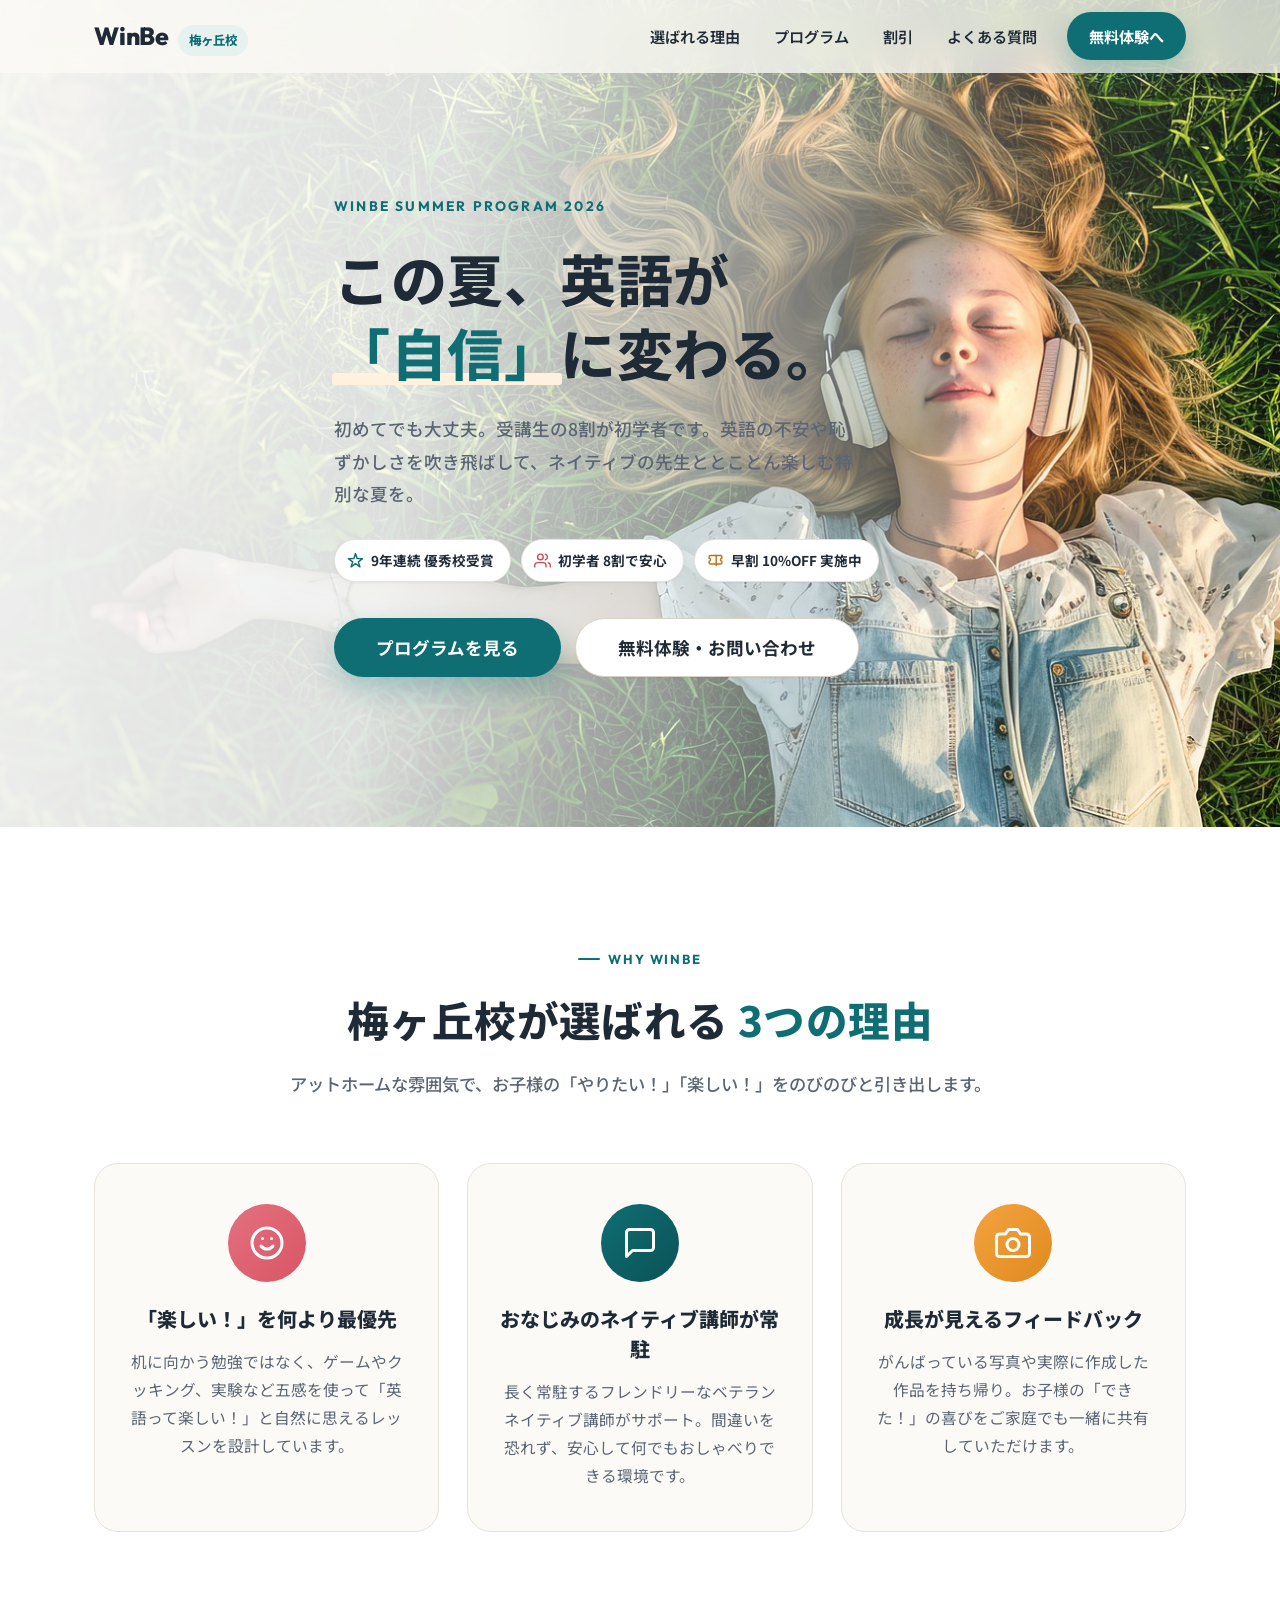
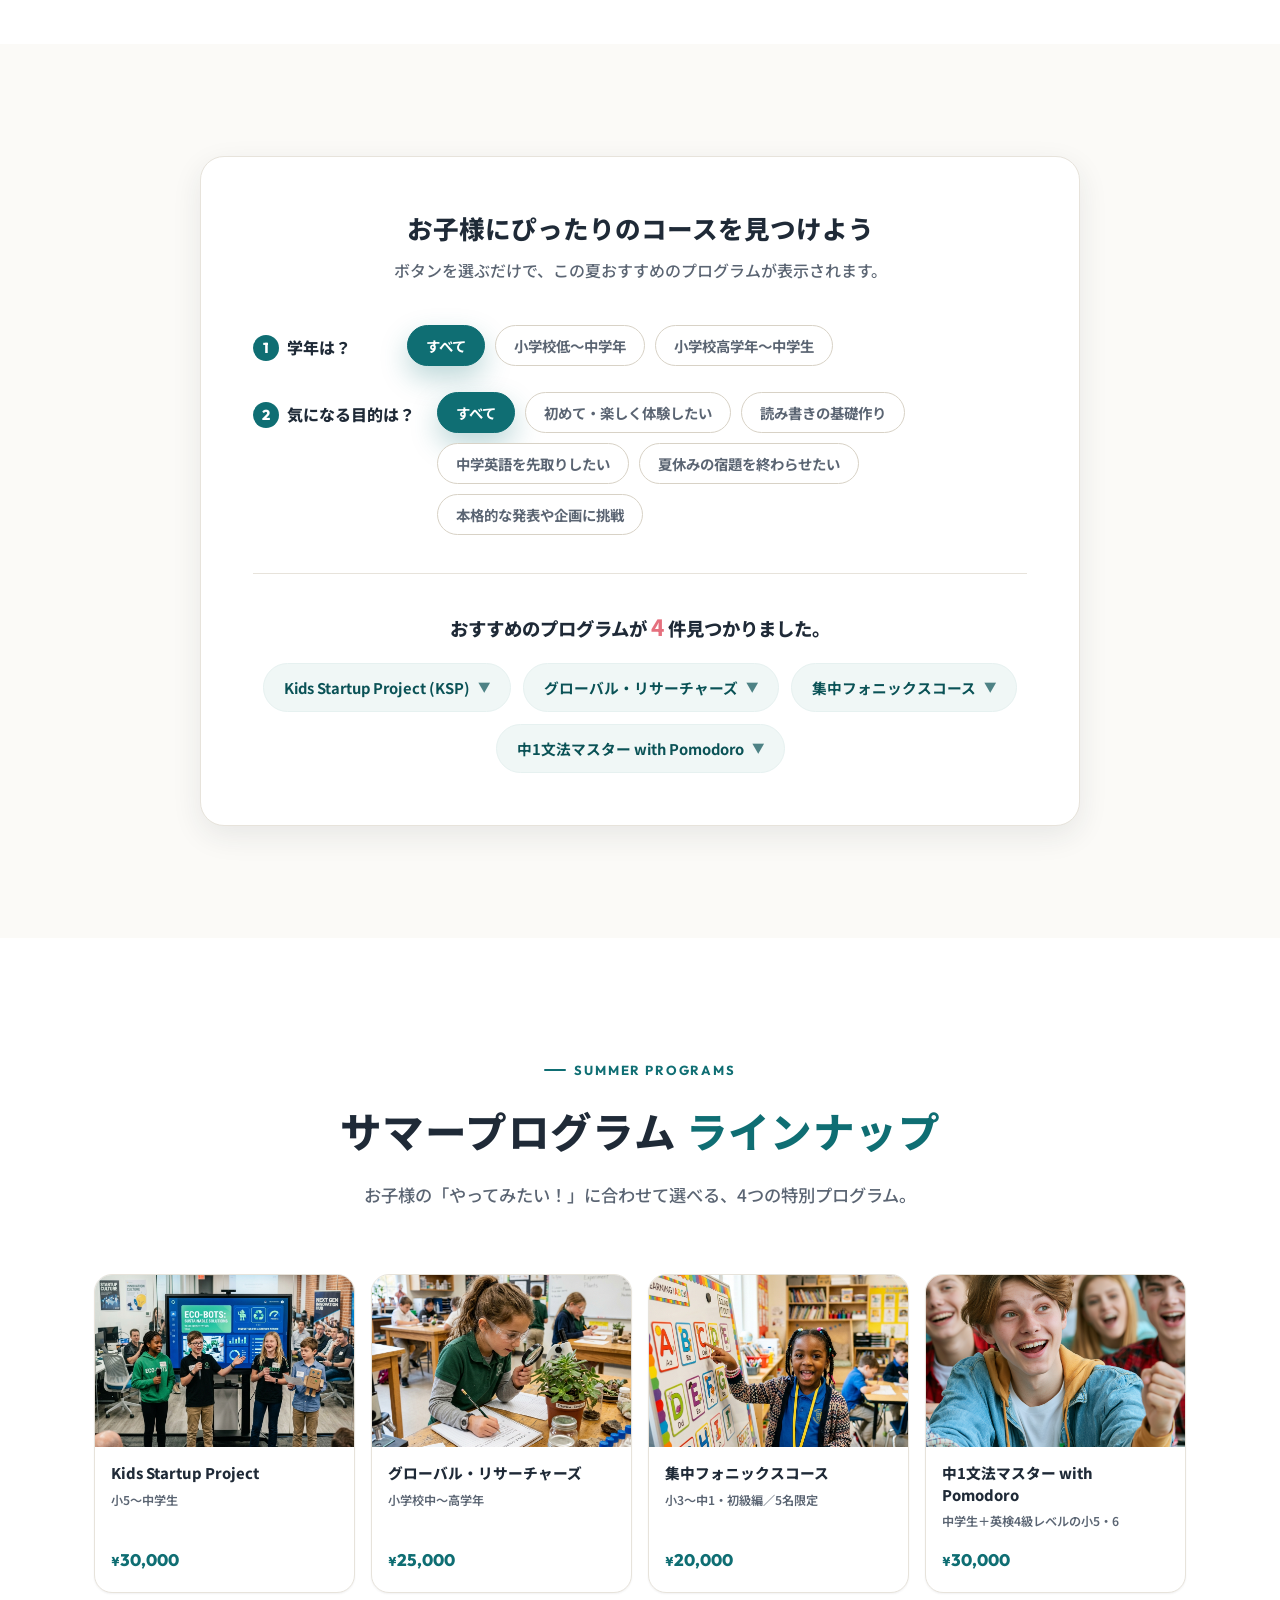
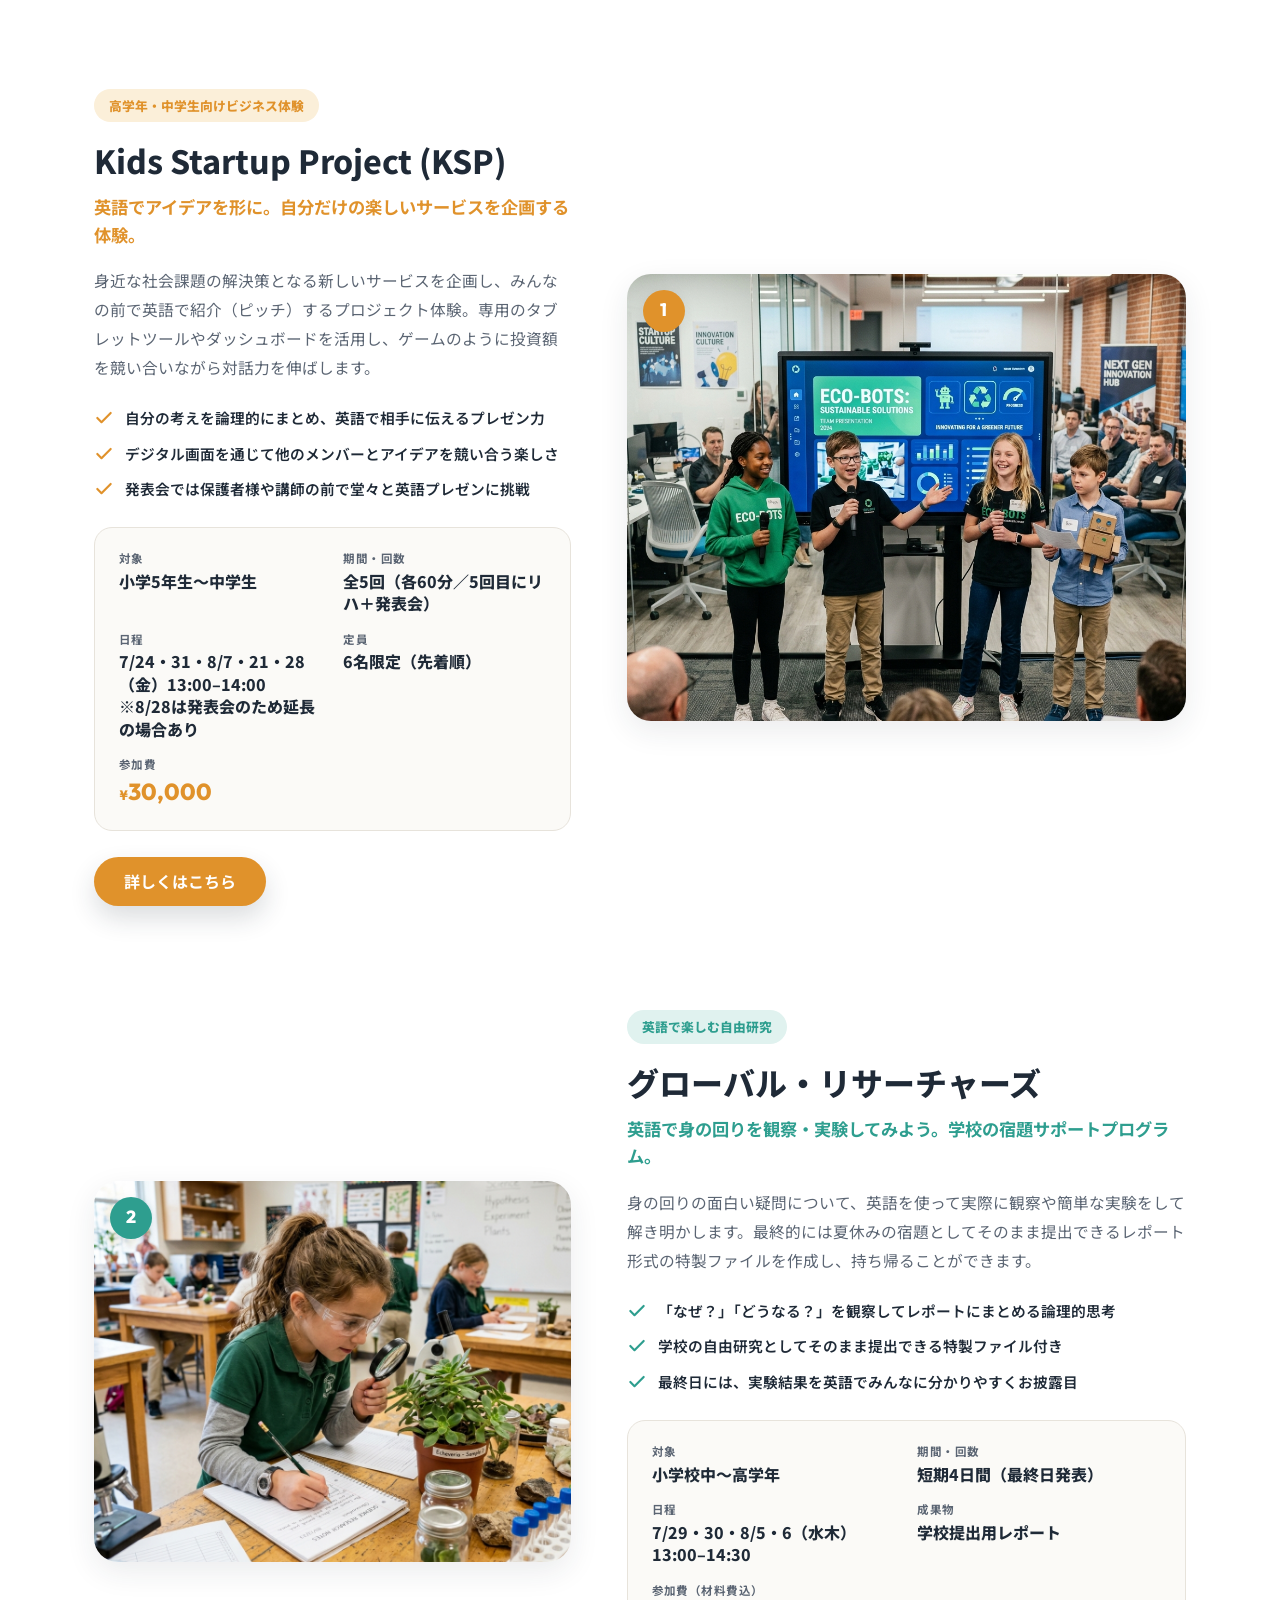
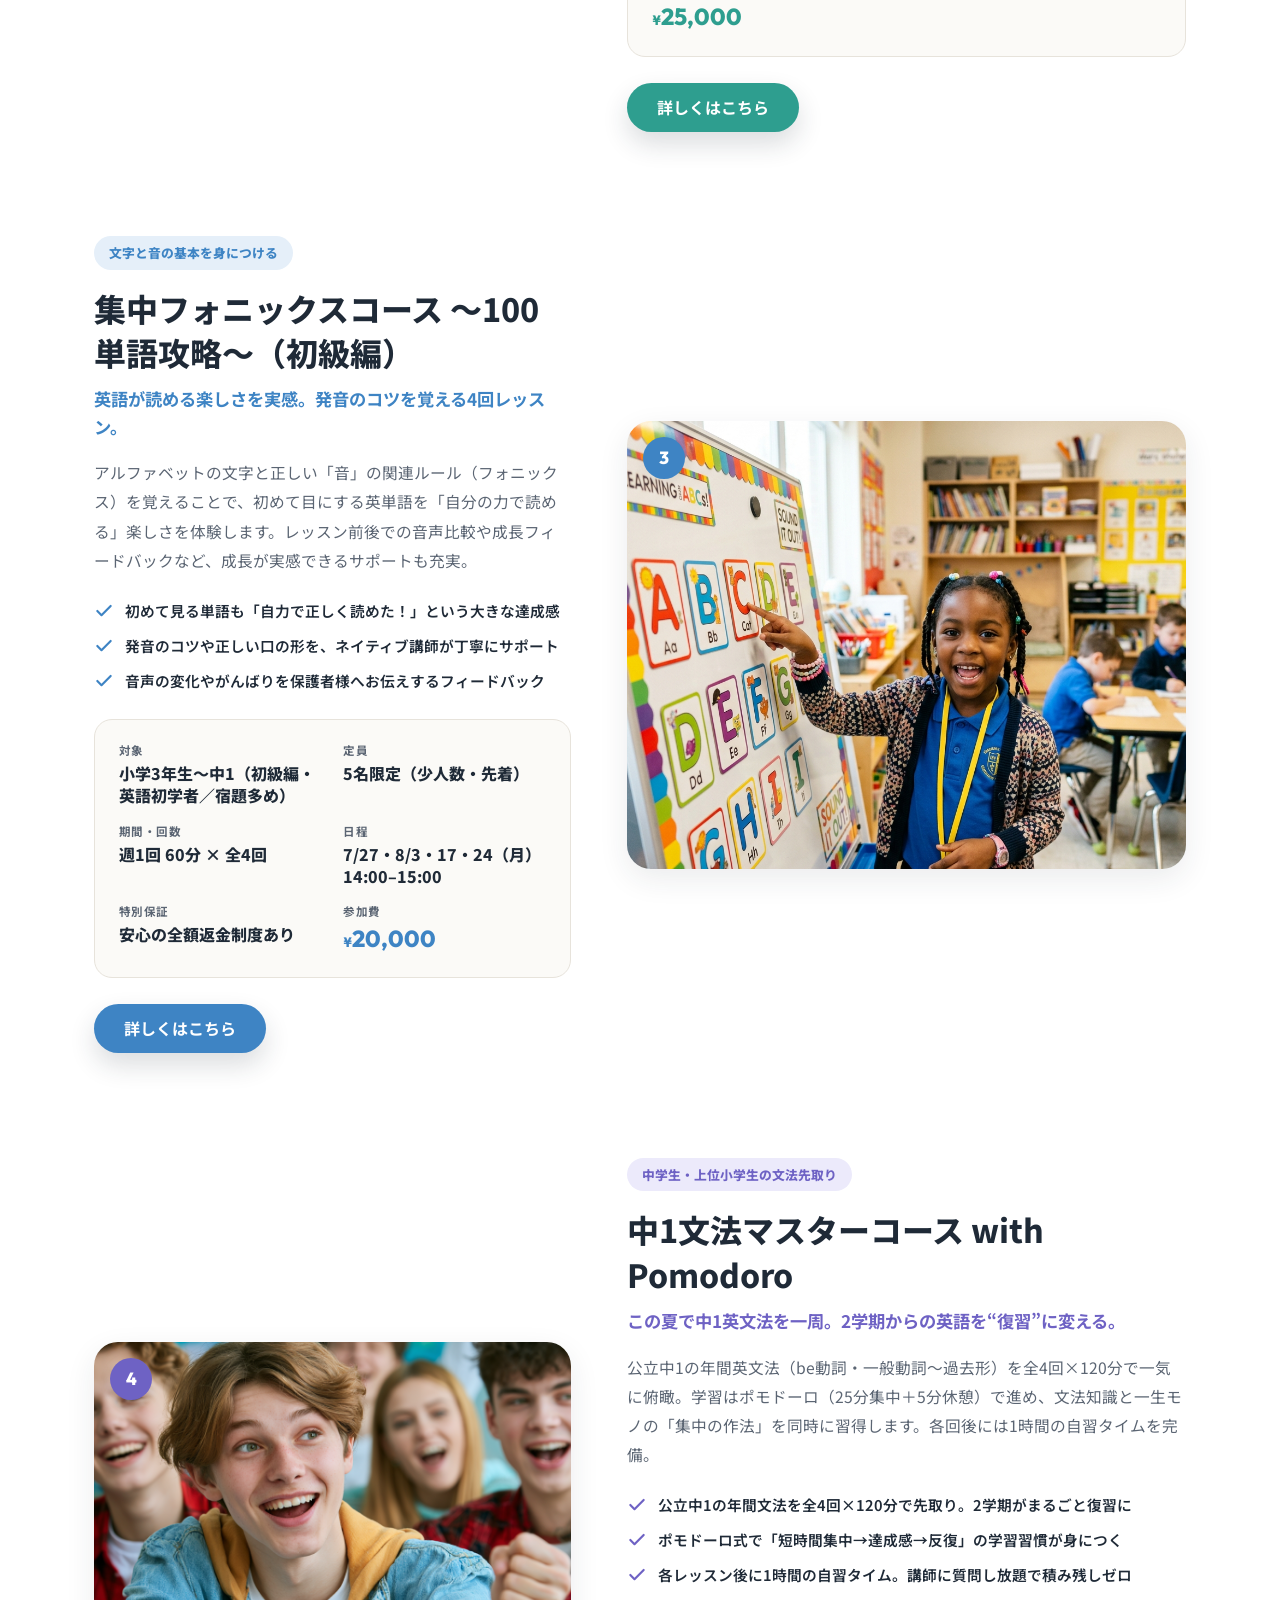
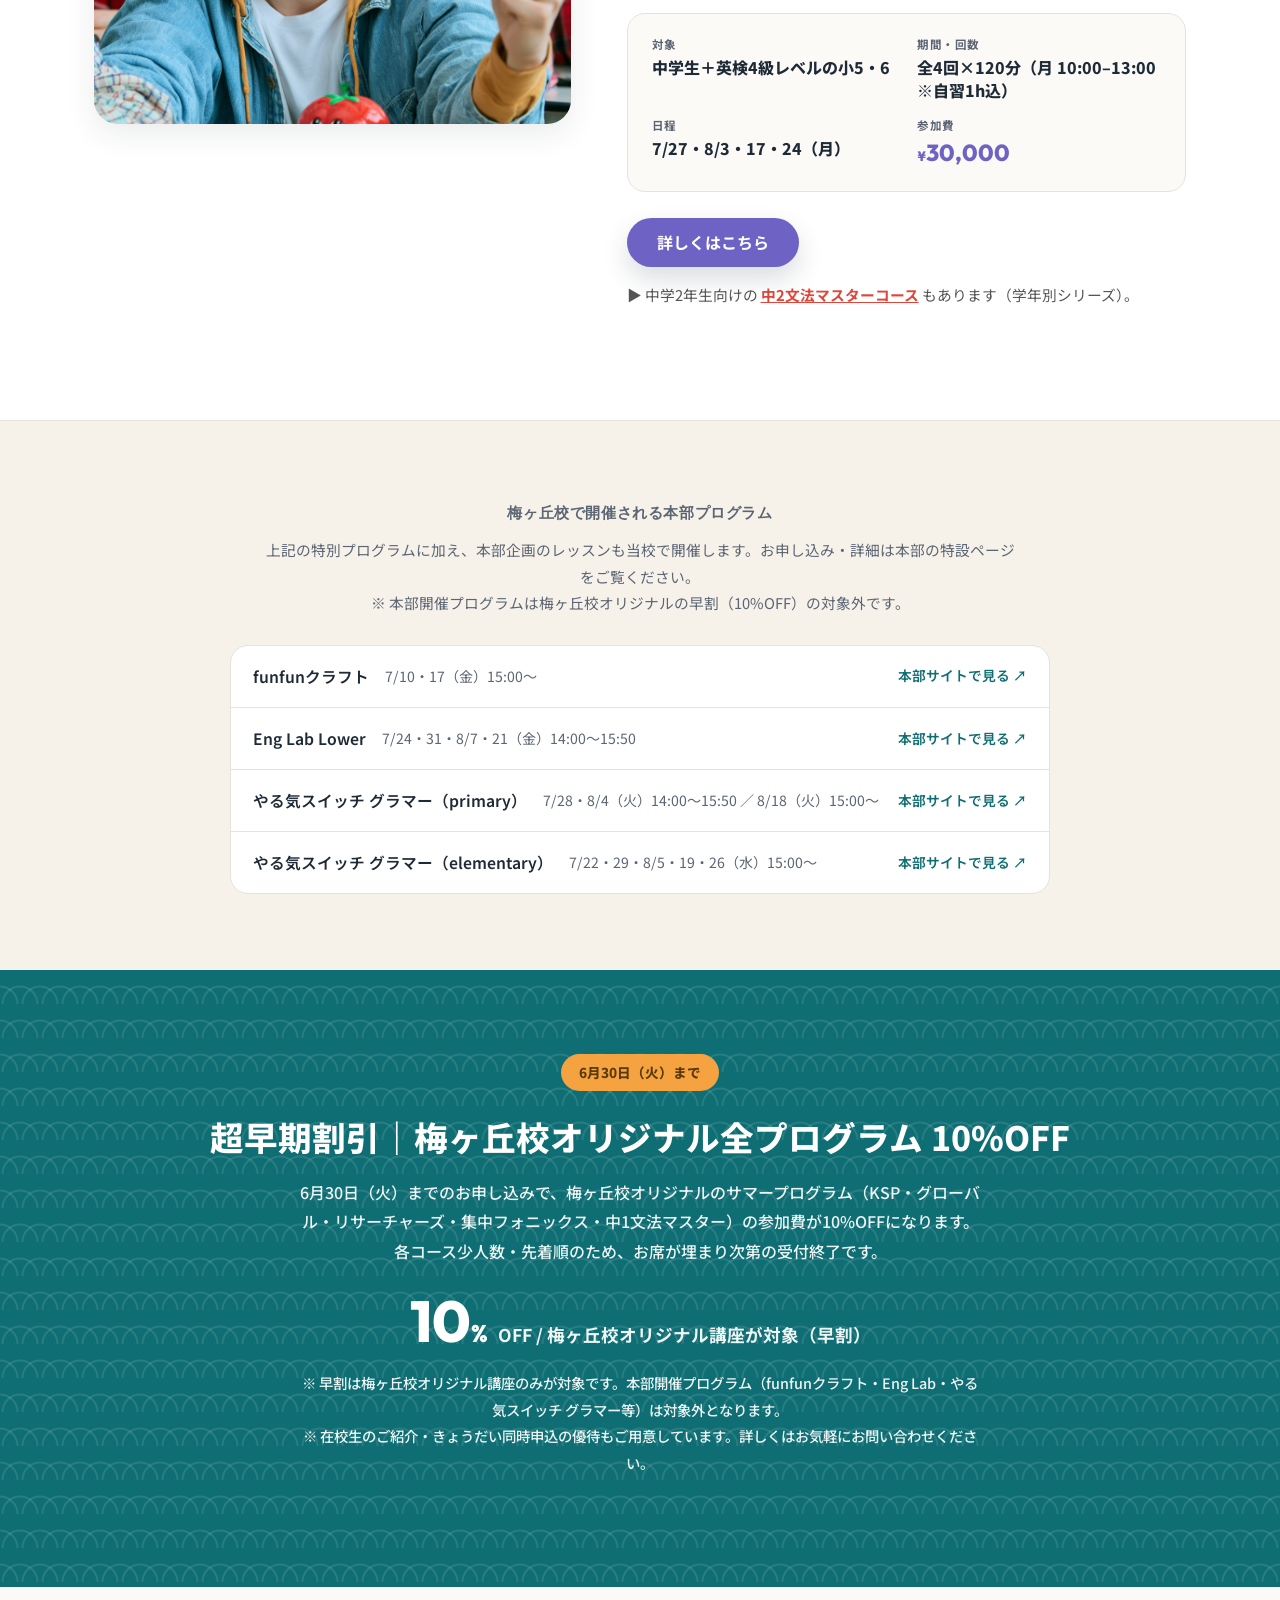
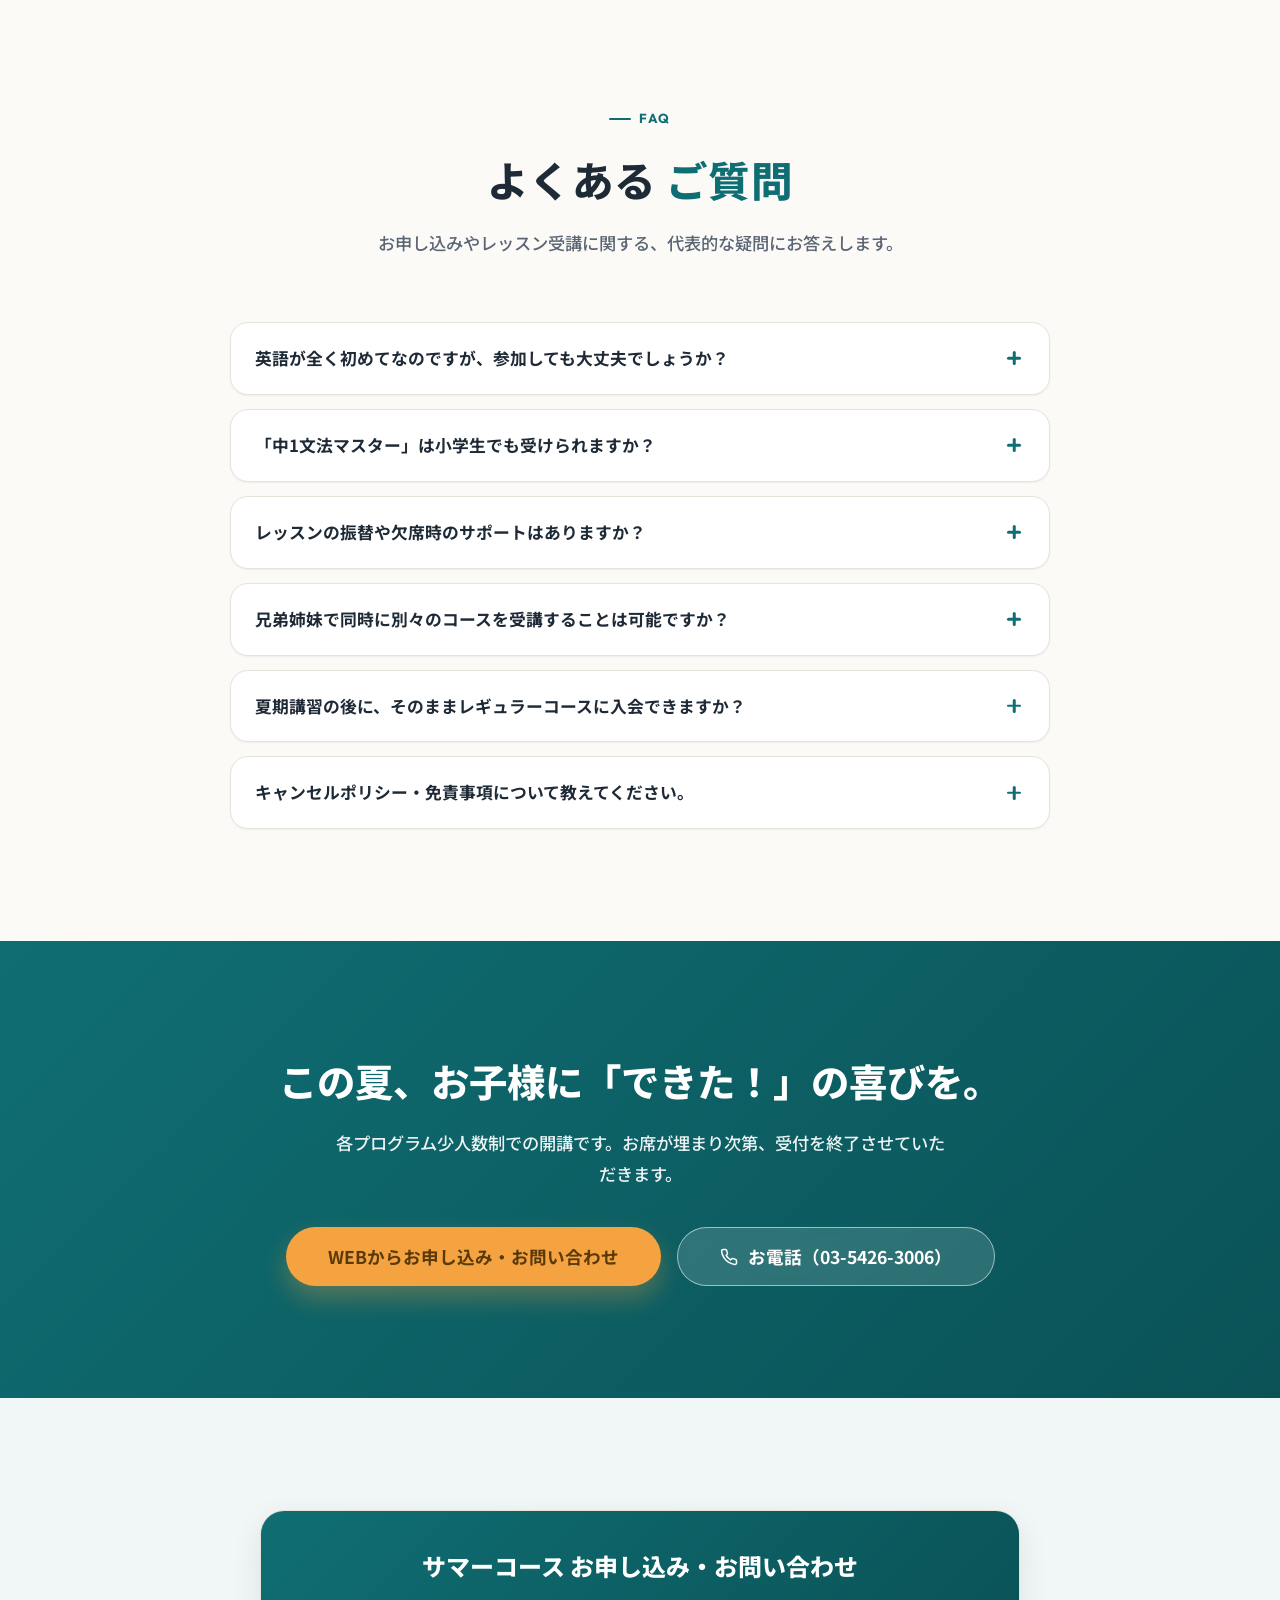
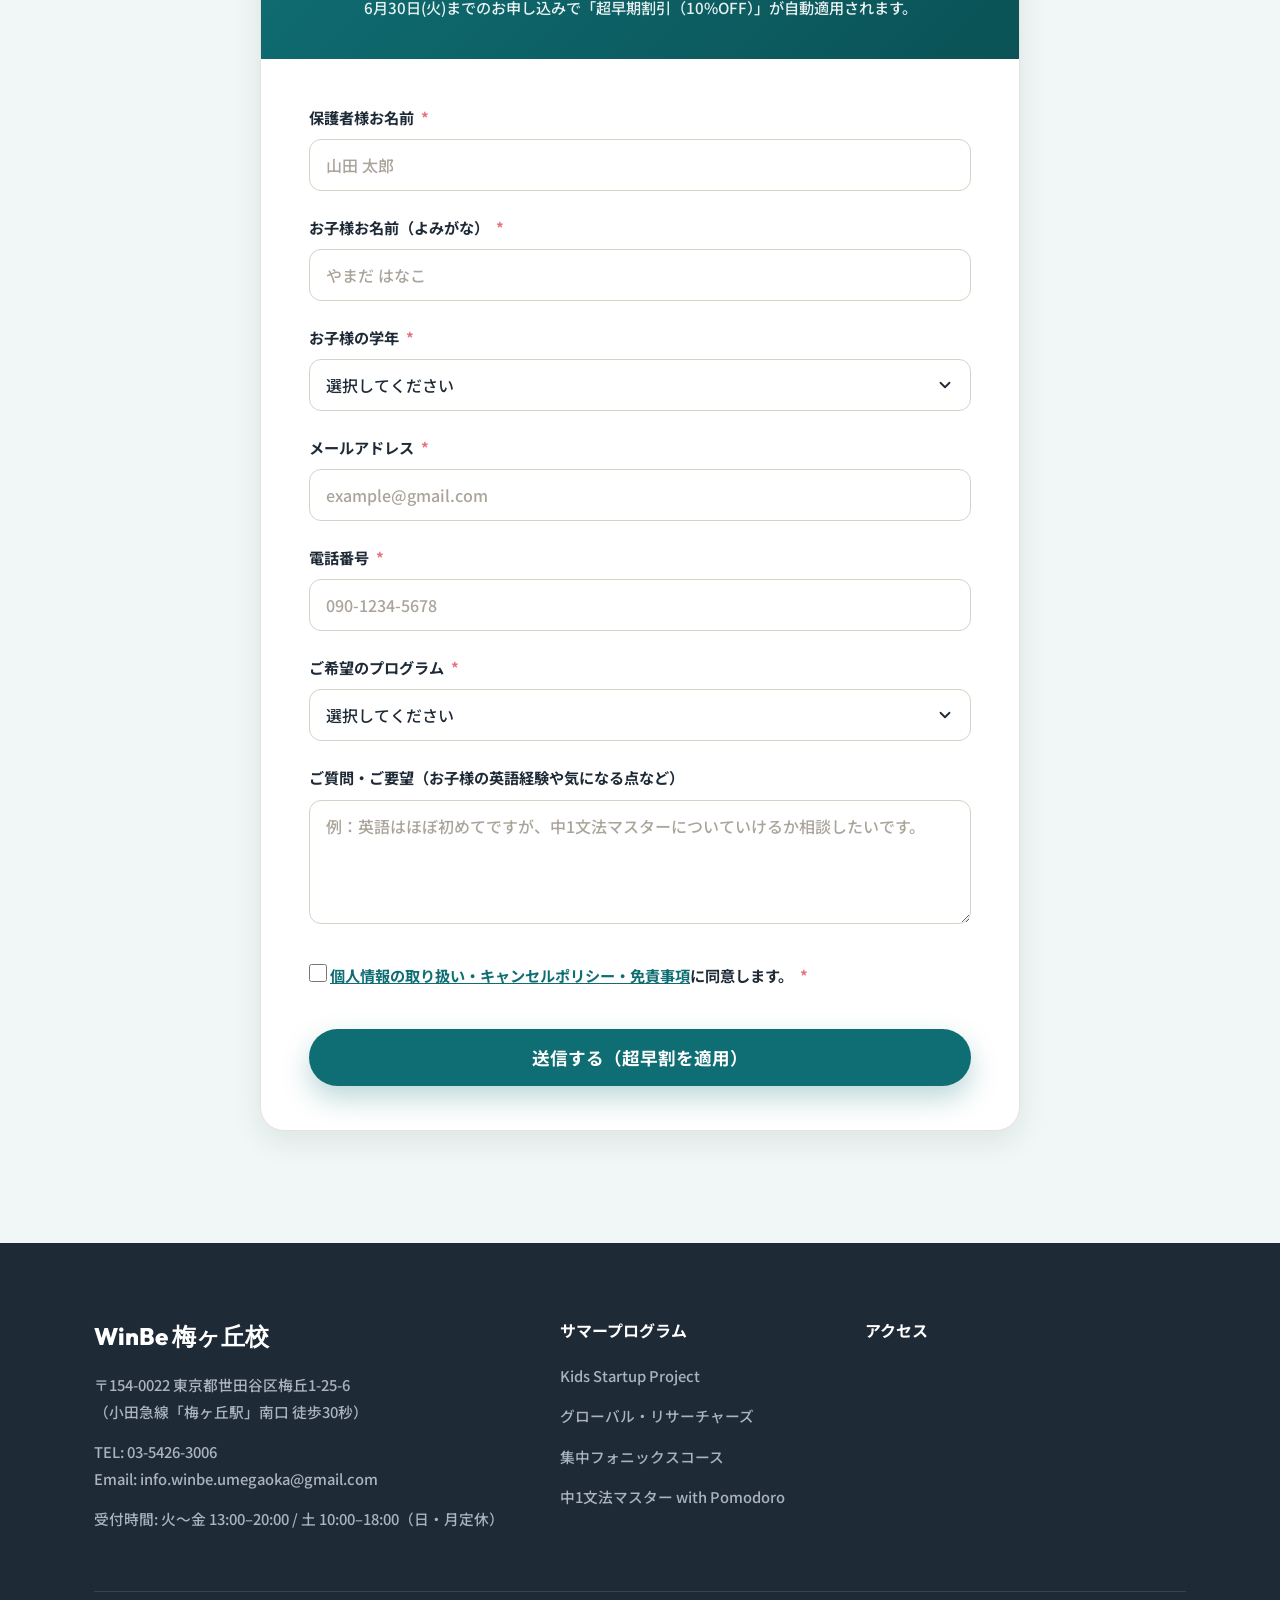
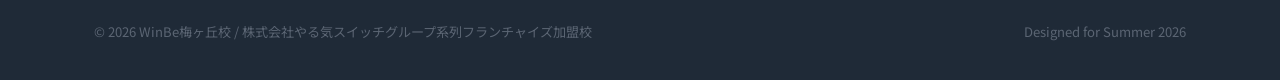
==== 2026-summer-courses/index.html @ bc06e086 "全コース: 振替なし/入金ポリシー/早割注記、リサーチャー講師体制・キャンセル、フォニックス受講条件強化・開講判定日・教室長修正" ====
<!DOCTYPE html>
<html lang="ja">
<head>
    <meta charset="UTF-8">
    <meta name="viewport" content="width=device-width, initial-scale=1.0">
    <title>2026サマー特別レッスン | WinBe梅ヶ丘校</title>
    <meta name="description" content="英語の不安や恥ずかしさを吹き飛ばし、とことん英語を楽しむWinBe梅ヶ丘校の夏期サマー特別レッスン。KSPビジネス体験、自由研究、集中フォニックス、中1文法マスター with Pomodoroを開講。">
    <!-- 司令塔は問い合わせ者への送付・案内ハブ（半公開）のため、検索インデックスはオフ。公開方針が変わったら下行を外す。 -->
    <meta name="robots" content="noindex, follow">
    <!-- OGP（LINE/SNS共有用）。公開ドメイン確定後、og:url と og:image は絶対URLに差し替え。 -->
    <meta property="og:type" content="website">
    <meta property="og:title" content="2026サマー特別レッスン | WinBe梅ヶ丘校">
    <meta property="og:description" content="受講生の8割が初学者。英語の不安や恥ずかしさを吹き飛ばして、ネイティブの先生ととことん楽しむ特別な夏を。4つの特別プログラムを開講。">
    <meta property="og:image" content="images/hero-bg.jpg">
    <meta property="og:site_name" content="WinBe梅ヶ丘校">
    <meta name="twitter:card" content="summary_large_image">
    <link rel="icon" href="favicon.svg" type="image/svg+xml">
    <!-- ヒーロー背景はLCP要素。先読みで初回表示を高速化。 -->
    <link rel="preload" as="image" href="images/hero-bg.jpg">
    <link rel="preconnect" href="https://fonts.googleapis.com">
    <link rel="preconnect" href="https://fonts.gstatic.com" crossorigin>
    <link href="https://fonts.googleapis.com/css2?family=Outfit:wght@400;500;600;700;800&family=Noto+Sans+JP:wght@400;500;700;800&family=M+PLUS+Rounded+1c:wght@700;800&display=swap" rel="stylesheet">
    <link rel="stylesheet" href="style.css">
</head>
<body>

    <!-- ===================== Header ===================== -->
    <header class="site-header" id="site-header">
        <div class="container header-inner">
            <a href="#home" class="brand-logo">
                <span class="mark-en">WinBe</span>
                <span class="mark-jp">梅ヶ丘校</span>
            </a>
            <nav class="nav-desktop">
                <a href="#about">選ばれる理由</a>
                <a href="#courses">プログラム</a>
                <a href="#campaign">割引</a>
                <a href="#faq">よくある質問</a>
                <a href="#apply" class="nav-cta">無料体験へ</a>
            </nav>
            <button class="nav-toggle" id="nav-toggle" aria-label="メニューを開く" aria-expanded="false">
                <span></span><span></span><span></span>
            </button>
        </div>
    </header>

    <!-- Mobile drawer -->
    <nav class="nav-mobile" id="nav-mobile">
        <a href="#about">選ばれる理由</a>
        <a href="#courses">プログラム</a>
        <a href="#campaign">割引キャンペーン</a>
        <a href="#faq">よくある質問</a>
        <a href="#apply" class="nav-cta">無料体験・お申し込み</a>
    </nav>

    <main id="home">

        <!-- ===================== Hero ===================== -->
        <section class="hero">
            <div class="container hero-grid">
                <div class="hero-text">
                    <span class="hero-eyebrow">WinBe Summer Program 2026</span>
                    <!-- 旧・右カラムのフォト（hero-visual）は撤去。背景画像（images/hero-bg.jpg）を全幅・固定（パララックス）で表示し、文字が画像の上を滑る演出に変更。 -->
                    <h1 class="hero-title">この夏、英語が<br><span class="lg">「自信」</span>に変わる。</h1>
                    <p class="hero-desc">
                        初めてでも大丈夫。受講生の8割が初学者です。英語の不安や恥ずかしさを吹き飛ばして、ネイティブの先生ととことん楽しむ特別な夏を。
                    </p>
                    <div class="hero-badges">
                        <span class="hero-badge">
                            <svg viewBox="0 0 24 24" fill="none" stroke="currentColor" stroke-width="2" stroke-linecap="round" stroke-linejoin="round"><path d="M12 2l2.4 7.4H22l-6 4.5 2.3 7.1-6.3-4.6L5.7 21l2.3-7.1-6-4.5h7.6z"/></svg>
                            9年連続 優秀校受賞
                        </span>
                        <span class="hero-badge coral">
                            <svg viewBox="0 0 24 24" fill="none" stroke="currentColor" stroke-width="2" stroke-linecap="round" stroke-linejoin="round"><path d="M17 21v-2a4 4 0 0 0-4-4H5a4 4 0 0 0-4 4v2"/><circle cx="9" cy="7" r="4"/><path d="M23 21v-2a4 4 0 0 0-3-3.87"/><path d="M16 3.13a4 4 0 0 1 0 7.75"/></svg>
                            初学者 8割で安心
                        </span>
                        <span class="hero-badge amber">
                            <svg viewBox="0 0 24 24" fill="none" stroke="currentColor" stroke-width="2" stroke-linecap="round" stroke-linejoin="round"><path d="M3 9V7a2 2 0 0 1 2-2h14a2 2 0 0 1 2 2v2a2 2 0 0 0 0 4v2a2 2 0 0 1-2 2H5a2 2 0 0 1-2-2v-2a2 2 0 0 0 0-4z"/><path d="M13 5v14"/></svg>
                            早割 10%OFF 実施中
                        </span>
                    </div>
                    <div class="hero-cta">
                        <a href="#courses" class="btn btn-primary btn-lg">プログラムを見る</a>
                        <a href="#apply" class="btn btn-ghost btn-lg">無料体験・お問い合わせ</a>
                    </div>
                </div>
            </div>
        </section>

        <!-- ===================== Why chosen ===================== -->
        <section id="about" class="philosophy">
            <div class="container">
                <div class="section-header">
                    <span class="eyebrow">Why WinBe</span>
                    <h2>梅ヶ丘校が選ばれる <span class="mark-brand">3つの理由</span></h2>
                    <p>アットホームな雰囲気で、お子様の「やりたい！」「楽しい！」をのびのびと引き出します。</p>
                </div>
                <div class="philosophy-grid">
                    <div class="phi-card reveal">
                        <span class="phi-icon">
                            <svg viewBox="0 0 24 24" fill="none" stroke="currentColor" stroke-width="2" stroke-linecap="round" stroke-linejoin="round"><circle cx="12" cy="12" r="10"/><path d="M8 14s1.5 2 4 2 4-2 4-2"/><line x1="9" y1="9" x2="9.01" y2="9"/><line x1="15" y1="9" x2="15.01" y2="9"/></svg>
                        </span>
                        <h3>「楽しい！」を何より最優先</h3>
                        <p>机に向かう勉強ではなく、ゲームやクッキング、実験など五感を使って「英語って楽しい！」と自然に思えるレッスンを設計しています。</p>
                    </div>
                    <div class="phi-card reveal">
                        <span class="phi-icon">
                            <svg viewBox="0 0 24 24" fill="none" stroke="currentColor" stroke-width="2" stroke-linecap="round" stroke-linejoin="round"><path d="M21 15a2 2 0 0 1-2 2H7l-4 4V5a2 2 0 0 1 2-2h14a2 2 0 0 1 2 2z"/></svg>
                        </span>
                        <h3>おなじみのネイティブ講師が常駐</h3>
                        <p>長く常駐するフレンドリーなベテランネイティブ講師がサポート。間違いを恐れず、安心して何でもおしゃべりできる環境です。</p>
                    </div>
                    <div class="phi-card reveal">
                        <span class="phi-icon">
                            <svg viewBox="0 0 24 24" fill="none" stroke="currentColor" stroke-width="2" stroke-linecap="round" stroke-linejoin="round"><path d="M23 19a2 2 0 0 1-2 2H3a2 2 0 0 1-2-2V8a2 2 0 0 1 2-2h4l2-3h6l2 3h4a2 2 0 0 1 2 2z"/><circle cx="12" cy="13" r="4"/></svg>
                        </span>
                        <h3>成長が見えるフィードバック</h3>
                        <p>がんばっている写真や実際に作成した作品を持ち帰り。お子様の「できた！」の喜びをご家庭でも一緒に共有していただけます。</p>
                    </div>
                </div>
            </div>
        </section>

        <!-- ===================== Course Finder ===================== -->
        <section class="finder">
            <div class="container">
                <div class="finder-box">
                    <div class="finder-head">
                        <h3>お子様にぴったりのコースを見つけよう</h3>
                        <p>ボタンを選ぶだけで、この夏おすすめのプログラムが表示されます。</p>
                    </div>
                    <div class="finder-steps">
                        <div class="finder-row">
                            <span class="finder-label"><span class="num">1</span>学年は？</span>
                            <div class="finder-options" id="grade-options">
                                <button class="finder-btn active" data-grade="all">すべて</button>
                                <button class="finder-btn" data-grade="elem-low">小学校低〜中学年</button>
                                <button class="finder-btn" data-grade="elem-high">小学校高学年〜中学生</button>
                            </div>
                        </div>
                        <div class="finder-row">
                            <span class="finder-label"><span class="num">2</span>気になる目的は？</span>
                            <div class="finder-options" id="purpose-options">
                                <button class="finder-btn active" data-purpose="all">すべて</button>
                                <button class="finder-btn" data-purpose="fun">初めて・楽しく体験したい</button>
                                <button class="finder-btn" data-purpose="base">読み書きの基礎作り</button>
                                <button class="finder-btn" data-purpose="prep">中学英語を先取りしたい</button>
                                <button class="finder-btn" data-purpose="homework">夏休みの宿題を終わらせたい</button>
                                <button class="finder-btn" data-purpose="project">本格的な発表や企画に挑戦</button>
                            </div>
                        </div>
                    </div>
                    <div class="finder-result">
                        <h4 id="result-text">気になる条件を選んでみてください。</h4>
                        <div class="result-cards" id="result-buttons"></div>
                    </div>
                </div>
            </div>
        </section>

        <!-- ===================== Courses ===================== -->
        <section id="courses" class="courses">
            <div class="container">
                <div class="section-header">
                    <span class="eyebrow">Summer Programs</span>
                    <h2>サマープログラム <span class="mark-brand">ラインナップ</span></h2>
                    <p>お子様の「やってみたい！」に合わせて選べる、4つの特別プログラム。</p>
                </div>

                <!-- Quick overview -->
                <div class="course-nav">
                    <a href="#course-ksp" class="ov-card">
                        <div class="ov-img"><img src="images/ksp.png" alt="Kids Startup Project"></div>
                        <div class="ov-body">
                            <span class="ov-name">Kids Startup Project</span>
                            <span class="ov-meta">小5〜中学生</span>
                            <span class="ov-price"><span class="yen">¥</span>30,000</span>
                        </div>
                    </a>
                    <a href="#course-research" class="ov-card">
                        <div class="ov-img"><img src="images/research.png" alt="グローバル・リサーチャーズ"></div>
                        <div class="ov-body">
                            <span class="ov-name">グローバル・リサーチャーズ</span>
                            <span class="ov-meta">小学校中〜高学年</span>
                            <span class="ov-price"><span class="yen">¥</span>25,000</span>
                        </div>
                    </a>
                    <a href="#course-phonics" class="ov-card">
                        <div class="ov-img"><img src="images/phonics.png" alt="集中フォニックスコース"></div>
                        <div class="ov-body">
                            <span class="ov-name">集中フォニックスコース</span>
                            <span class="ov-meta">小3〜中1・初級編／5名限定</span>
                            <span class="ov-price"><span class="yen">¥</span>20,000</span>
                        </div>
                    </a>
                    <a href="#course-grammar" class="ov-card">
                        <div class="ov-img">
                            <img src="images/grammar.png" alt="中1文法マスター with Pomodoro">
                        </div>
                        <div class="ov-body">
                            <span class="ov-name">中1文法マスター with Pomodoro</span>
                            <span class="ov-meta">中学生＋英検4級レベルの小5・6</span>
                            <span class="ov-price"><span class="yen">¥</span>30,000</span>
                        </div>
                    </a>
                </div>

                <!-- 1. KSP -->
                <article class="course-item ksp reverse reveal" id="course-ksp">
                    <div class="course-media">
                        <span class="course-no">1</span>
                        <img src="images/ksp.png" alt="Kids Startup Project">
                    </div>
                    <div class="course-body">
                        <span class="course-tag">高学年・中学生向けビジネス体験</span>
                        <h3 class="course-name">Kids Startup Project (KSP)</h3>
                        <p class="course-tagline">英語でアイデアを形に。自分だけの楽しいサービスを企画する体験。</p>
                        <p class="course-summary">身近な社会課題の解決策となる新しいサービスを企画し、みんなの前で英語で紹介（ピッチ）するプロジェクト体験。専用のタブレットツールやダッシュボードを活用し、ゲームのように投資額を競い合いながら対話力を伸ばします。</p>
                        <ul class="course-highlights">
                            <li><svg viewBox="0 0 24 24" fill="none" stroke="currentColor" stroke-width="2.6" stroke-linecap="round" stroke-linejoin="round"><polyline points="20 6 9 17 4 12"/></svg>自分の考えを論理的にまとめ、英語で相手に伝えるプレゼン力</li>
                            <li><svg viewBox="0 0 24 24" fill="none" stroke="currentColor" stroke-width="2.6" stroke-linecap="round" stroke-linejoin="round"><polyline points="20 6 9 17 4 12"/></svg>デジタル画面を通じて他のメンバーとアイデアを競い合う楽しさ</li>
                            <li><svg viewBox="0 0 24 24" fill="none" stroke="currentColor" stroke-width="2.6" stroke-linecap="round" stroke-linejoin="round"><polyline points="20 6 9 17 4 12"/></svg>発表会では保護者様や講師の前で堂々と英語プレゼンに挑戦</li>
                        </ul>
                        <div class="course-specs">
                            <div class="spec"><h4>対象</h4><p>小学5年生〜中学生</p></div>
                            <div class="spec"><h4>期間・回数</h4><p>全5回（各60分／5回目にリハ＋発表会）</p></div>
                            <div class="spec"><h4>日程</h4><p>7/24・31・8/7・21・28（金）13:00–14:00<br>※8/28は発表会のため延長の場合あり</p></div>
                            <div class="spec"><h4>定員</h4><p>6名限定（先着順）</p></div>
                            <div class="spec"><h4>参加費</h4><p class="price"><span class="yen">¥</span>30,000</p></div>
                        </div>
                        <a href="../2026-summer-ksp/lp/index.html" class="btn btn-course">詳しくはこちら</a>
                    </div>
                </article>

                <!-- 2. Global Researchers -->
                <article class="course-item research reveal" id="course-research">
                    <div class="course-media">
                        <span class="course-no">2</span>
                        <img src="images/research.png" alt="Global Researchers">
                    </div>
                    <div class="course-body">
                        <span class="course-tag">英語で楽しむ自由研究</span>
                        <h3 class="course-name">グローバル・リサーチャーズ</h3>
                        <p class="course-tagline">英語で身の回りを観察・実験してみよう。学校の宿題サポートプログラム。</p>
                        <p class="course-summary">身の回りの面白い疑問について、英語を使って実際に観察や簡単な実験をして解き明かします。最終的には夏休みの宿題としてそのまま提出できるレポート形式の特製ファイルを作成し、持ち帰ることができます。</p>
                        <ul class="course-highlights">
                            <li><svg viewBox="0 0 24 24" fill="none" stroke="currentColor" stroke-width="2.6" stroke-linecap="round" stroke-linejoin="round"><polyline points="20 6 9 17 4 12"/></svg>「なぜ？」「どうなる？」を観察してレポートにまとめる論理的思考</li>
                            <li><svg viewBox="0 0 24 24" fill="none" stroke="currentColor" stroke-width="2.6" stroke-linecap="round" stroke-linejoin="round"><polyline points="20 6 9 17 4 12"/></svg>学校の自由研究としてそのまま提出できる特製ファイル付き</li>
                            <li><svg viewBox="0 0 24 24" fill="none" stroke="currentColor" stroke-width="2.6" stroke-linecap="round" stroke-linejoin="round"><polyline points="20 6 9 17 4 12"/></svg>最終日には、実験結果を英語でみんなに分かりやすくお披露目</li>
                        </ul>
                        <div class="course-specs">
                            <div class="spec"><h4>対象</h4><p>小学校中〜高学年</p></div>
                            <div class="spec"><h4>期間・回数</h4><p>短期4日間（最終日発表）</p></div>
                            <div class="spec"><h4>日程</h4><p>7/29・30・8/5・6（水木）13:00–14:30</p></div>
                            <div class="spec"><h4>成果物</h4><p>学校提出用レポート</p></div>
                            <div class="spec"><h4>参加費（材料費込）</h4><p class="price"><span class="yen">¥</span>25,000</p></div>
                        </div>
                        <a href="../2026-summer-research/index.html" class="btn btn-course">詳しくはこちら</a>
                    </div>
                </article>

                <!-- 3. Intensive Phonics -->
                <article class="course-item phonics reverse reveal" id="course-phonics">
                    <div class="course-media">
                        <span class="course-no">3</span>
                        <img src="images/phonics.png" alt="Intensive Phonics Course">
                    </div>
                    <div class="course-body">
                        <span class="course-tag">文字と音の基本を身につける</span>
                        <h3 class="course-name">集中フォニックスコース 〜100単語攻略〜（初級編）</h3>
                        <p class="course-tagline">英語が読める楽しさを実感。発音のコツを覚える4回レッスン。</p>
                        <p class="course-summary">アルファベットの文字と正しい「音」の関連ルール（フォニックス）を覚えることで、初めて目にする英単語を「自分の力で読める」楽しさを体験します。レッスン前後での音声比較や成長フィードバックなど、成長が実感できるサポートも充実。</p>
                        <ul class="course-highlights">
                            <li><svg viewBox="0 0 24 24" fill="none" stroke="currentColor" stroke-width="2.6" stroke-linecap="round" stroke-linejoin="round"><polyline points="20 6 9 17 4 12"/></svg>初めて見る単語も「自力で正しく読めた！」という大きな達成感</li>
                            <li><svg viewBox="0 0 24 24" fill="none" stroke="currentColor" stroke-width="2.6" stroke-linecap="round" stroke-linejoin="round"><polyline points="20 6 9 17 4 12"/></svg>発音のコツや正しい口の形を、ネイティブ講師が丁寧にサポート</li>
                            <li><svg viewBox="0 0 24 24" fill="none" stroke="currentColor" stroke-width="2.6" stroke-linecap="round" stroke-linejoin="round"><polyline points="20 6 9 17 4 12"/></svg>音声の変化やがんばりを保護者様へお伝えするフィードバック</li>
                        </ul>
                        <div class="course-specs">
                            <div class="spec"><h4>対象</h4><p>小学3年生〜中1（初級編・英語初学者／宿題多め）</p></div>
                            <div class="spec"><h4>定員</h4><p>5名限定（少人数・先着）</p></div>
                            <div class="spec"><h4>期間・回数</h4><p>週1回 60分 × 全4回</p></div>
                            <div class="spec"><h4>日程</h4><p>7/27・8/3・17・24（月）14:00–15:00</p></div>
                            <div class="spec"><h4>特別保証</h4><p>安心の全額返金制度あり</p></div>
                            <div class="spec"><h4>参加費</h4><p class="price"><span class="yen">¥</span>20,000</p></div>
                        </div>
                        <a href="../2026-summer-intensive-phonics/index.html" class="btn btn-course">詳しくはこちら</a>
                    </div>
                </article>

                <!-- 4. 中1文法マスター with Pomodoro -->
                <article class="course-item grammar reveal" id="course-grammar">
                    <div class="course-media">
                        <span class="course-no">4</span>
                        <img src="images/grammar.png" alt="中1文法マスター with Pomodoro">
                    </div>
                    <div class="course-body">
                        <span class="course-tag">中学生・上位小学生の文法先取り</span>
                        <h3 class="course-name">中1文法マスターコース with Pomodoro</h3>
                        <p class="course-tagline">この夏で中1英文法を一周。2学期からの英語を“復習”に変える。</p>
                        <p class="course-summary">公立中1の年間英文法（be動詞・一般動詞〜過去形）を全4回×120分で一気に俯瞰。学習はポモドーロ（25分集中＋5分休憩）で進め、文法知識と一生モノの「集中の作法」を同時に習得します。各回後には1時間の自習タイムを完備。</p>
                        <ul class="course-highlights">
                            <li><svg viewBox="0 0 24 24" fill="none" stroke="currentColor" stroke-width="2.6" stroke-linecap="round" stroke-linejoin="round"><polyline points="20 6 9 17 4 12"/></svg>公立中1の年間文法を全4回×120分で先取り。2学期がまるごと復習に</li>
                            <li><svg viewBox="0 0 24 24" fill="none" stroke="currentColor" stroke-width="2.6" stroke-linecap="round" stroke-linejoin="round"><polyline points="20 6 9 17 4 12"/></svg>ポモドーロ式で「短時間集中→達成感→反復」の学習習慣が身につく</li>
                            <li><svg viewBox="0 0 24 24" fill="none" stroke="currentColor" stroke-width="2.6" stroke-linecap="round" stroke-linejoin="round"><polyline points="20 6 9 17 4 12"/></svg>各レッスン後に1時間の自習タイム。講師に質問し放題で積み残しゼロ</li>
                        </ul>
                        <div class="course-specs">
                            <div class="spec"><h4>対象</h4><p>中学生＋英検4級レベルの小5・6</p></div>
                            <div class="spec"><h4>期間・回数</h4><p>全4回×120分（月 10:00–13:00 ※自習1h込）</p></div>
                            <div class="spec"><h4>日程</h4><p>7/27・8/3・17・24（月）</p></div>
                            <div class="spec"><h4>参加費</h4><p class="price"><span class="yen">¥</span>30,000</p></div>
                        </div>
                        <a href="../2026-summer-grammar-master/marketing/lp/index.html" class="btn btn-course">詳しくはこちら</a>
                        <p style="margin-top:.85rem;font-size:.92rem;color:var(--ink-soft,#555)">▶ 中学2年生向けの <a href="../2026-summer-grammar-master-g2/marketing/lp/index.html" style="color:var(--brand-coral,#e0463a);font-weight:700;text-decoration:underline">中2文法マスターコース</a> もあります（学年別シリーズ）。</p>
                    </div>
                </article>
            </div>
        </section>

        <!-- ===================== 本部開催プログラム（案内のみ・下段ストリップ） ===================== -->
        <!-- 全コース共通で本部サマー特設ページ https://www.winbe.jp/event/summercourse/ へ。送客インセンティブなしのため案内のみ・最小構成で据え置き。 -->
        <section id="hq-programs" class="hq-programs">
            <div class="container">
                <div class="hq-head">
                    <span class="hq-eyebrow">梅ヶ丘校で開催される本部プログラム</span>
                    <p class="hq-lead">上記の特別プログラムに加え、本部企画のレッスンも当校で開催します。お申し込み・詳細は本部の特設ページをご覧ください。<br>※ 本部開催プログラムは梅ヶ丘校オリジナルの早割（10%OFF）の対象外です。</p>
                </div>
                <ul class="hq-list">
                    <li class="hq-item">
                        <span class="hq-name">funfunクラフト</span>
                        <span class="hq-date">7/10・17（金）15:00〜</span>
                        <a class="hq-link" href="https://www.winbe.jp/event/summercourse/" target="_blank" rel="noopener">本部サイトで見る ↗</a>
                    </li>
                    <li class="hq-item">
                        <span class="hq-name">Eng Lab Lower</span>
                        <span class="hq-date">7/24・31・8/7・21（金）14:00〜15:50</span>
                        <a class="hq-link" href="https://www.winbe.jp/event/summercourse/" target="_blank" rel="noopener">本部サイトで見る ↗</a>
                    </li>
                    <li class="hq-item">
                        <span class="hq-name">やる気スイッチ グラマー（primary）</span>
                        <span class="hq-date">7/28・8/4（火）14:00〜15:50 ／ 8/18（火）15:00〜</span>
                        <a class="hq-link" href="https://www.winbe.jp/event/summercourse/" target="_blank" rel="noopener">本部サイトで見る ↗</a>
                    </li>
                    <li class="hq-item">
                        <span class="hq-name">やる気スイッチ グラマー（elementary）</span>
                        <span class="hq-date">7/22・29・8/5・19・26（水）15:00〜</span>
                        <a class="hq-link" href="https://www.winbe.jp/event/summercourse/" target="_blank" rel="noopener">本部サイトで見る ↗</a>
                    </li>
                </ul>
            </div>
        </section>

        <!-- ===================== Campaign ===================== -->
        <section id="campaign" class="campaign">
            <div class="container">
                <span class="campaign-badge">6月30日（火）まで</span>
                <h3>超早期割引｜梅ヶ丘校オリジナル全プログラム 10%OFF</h3>
                <p>6月30日（火）までのお申し込みで、梅ヶ丘校オリジナルのサマープログラム（KSP・グローバル・リサーチャーズ・集中フォニックス・中1文法マスター）の参加費が10%OFFになります。各コース少人数・先着順のため、お席が埋まり次第の受付終了です。</p>
                <div class="campaign-price">
                    <span class="num">10<span class="yen">%</span></span>
                    <span class="unit">OFF / 梅ヶ丘校オリジナル講座が対象（早割）</span>
                </div>
                <p class="campaign-note">※ 早割は梅ヶ丘校オリジナル講座のみが対象です。本部開催プログラム（funfunクラフト・Eng Lab・やる気スイッチ グラマー等）は対象外となります。<br>※ 在校生のご紹介・きょうだい同時申込の優待もご用意しています。詳しくはお気軽にお問い合わせください。</p>
            </div>
        </section>

        <!-- ===================== FAQ ===================== -->
        <section id="faq" class="faq">
            <div class="container">
                <div class="section-header">
                    <span class="eyebrow">FAQ</span>
                    <h2>よくある <span class="mark-brand">ご質問</span></h2>
                    <p>お申し込みやレッスン受講に関する、代表的な疑問にお答えします。</p>
                </div>
                <div class="faq-list">
                    <div class="faq-item">
                        <div class="faq-q">英語が全く初めてなのですが、参加しても大丈夫でしょうか？<span class="faq-toggle"></span></div>
                        <div class="faq-a"><div class="faq-a-inner">はい、大歓迎です。梅ヶ丘校のサマー参加者の約8割が初学者です。各コースとも、やさしいステップを踏んで英語が初めてのお子様でも必ず成功体験を得られるよう設計しています。少人数で一人ひとりに目が届くので、できる子の中で埋もれる心配もありません。安心してお気軽にご参加ください。</div></div>
                    </div>
                    <div class="faq-item">
                        <div class="faq-q">「中1文法マスター」は小学生でも受けられますか？<span class="faq-toggle"></span></div>
                        <div class="faq-a"><div class="faq-a-inner">対象は中学生以上ですが、英検4級合格レベルの小学5・6年生のお子様も歓迎しております。公立中学1年生が1年間で学ぶ英文法（be動詞・一般動詞から過去形まで）を、この夏の全4回で先取りする内容です。基礎的な読み書きに不安がある場合は、まず「集中フォニックスコース」からのご受講もおすすめです。</div></div>
                    </div>
                    <div class="faq-item">
                        <div class="faq-q">レッスンの振替や欠席時のサポートはありますか？<span class="faq-toggle"></span></div>
                        <div class="faq-a"><div class="faq-a-inner">サマープログラムは短期集中型のパッケージレッスンのため、原則としてお客様都合による個別の振替レッスンは行っておりません。ただし、万が一欠席された場合には、その日の学習内容やフォニックスのポイントをご家庭でも確認できるよう、使用した資料や解説をお渡しするサポートを行っております。</div></div>
                    </div>
                    <div class="faq-item">
                        <div class="faq-q">兄弟姉妹で同時に別々のコースを受講することは可能ですか？<span class="faq-toggle"></span></div>
                        <div class="faq-a"><div class="faq-a-inner">はい、可能です。例えば、上のお子様が「KSP（英語で起業体験）」を受講している時間帯に、別のお子様が「集中フォニックス」や「中1文法マスター」を別教室で並行して受講されるなど、スケジュールや年齢に合わせた柔軟な組み合わせが可能です。日程等の調整はお気軽にスクールスタッフまでお問い合わせください。</div></div>
                    </div>
                    <div class="faq-item">
                        <div class="faq-q">夏期講習の後に、そのままレギュラーコースに入会できますか？<span class="faq-toggle"></span></div>
                        <div class="faq-a"><div class="faq-a-inner">もちろんです。サマーコースを通じてスクールや講師の雰囲気を楽しんでいただいた後、秋からの通常レッスンへスムーズに継続していただけます。サマーコース受講生限定の「入会金割引」などの秋期入会特典もご用意しております。</div></div>
                    </div>
                    <div class="faq-item" id="policy">
                        <div class="faq-q">キャンセルポリシー・免責事項について教えてください。<span class="faq-toggle"></span></div>
                        <div class="faq-a"><div class="faq-a-inner">
                            <strong>【ご入金・受講確定】</strong> お申し込み後1週間以内に参加費のご入金をお願いいたします。ご入金の確認をもって受講確定（お席の確保）となります。期日までにご入金が確認できない場合は、お申し込みを保留・キャンセルとさせていただく場合がございます。<br>
                            <strong>【キャンセル・返金】</strong> 少人数制のためお席を確保いたします。お申し込み後のお客様都合によるキャンセルは、開講2週間前まで無料（全額返金）、それ以降は教材手配の都合上、参加費の一部（30〜50%）を申し受ける場合がございます。なお、定員未達・当校都合などにより講座が開講されなかった場合は、お支払いいただいた参加費を全額返金いたします。<br>
                            <strong>【免責事項】</strong> レッスン中の安全管理には万全を期しますが、お子様の体調・持病・服薬など、配慮が必要な点は事前に必ずご申告ください。天災・感染症の流行等、当校の責によらない事由で開講を中止する場合は、参加費を全額返金いたします。<br><br>
                            個人情報の取り扱いを含む詳細は、<a href="privacy.html" target="_blank" rel="noopener">プライバシーポリシー・利用規約</a>をご確認ください。
                        </div></div>
                    </div>
                </div>
            </div>
        </section>

        <!-- ===================== CTA ===================== -->
        <section class="cta">
            <div class="container">
                <h2>この夏、お子様に「できた！」の喜びを。</h2>
                <p>各プログラム少人数制での開講です。お席が埋まり次第、受付を終了させていただきます。</p>
                <div class="cta-buttons">
                    <a href="#apply" class="btn btn-accent btn-lg">WEBからお申し込み・お問い合わせ</a>
                    <a href="tel:03-5426-3006" class="btn btn-on-dark btn-lg">
                        <svg viewBox="0 0 24 24" fill="none" stroke="currentColor" stroke-width="2" stroke-linecap="round" stroke-linejoin="round"><path d="M22 16.92v3a2 2 0 0 1-2.18 2 19.79 19.79 0 0 1-8.63-3.07 19.5 19.5 0 0 1-6-6 19.79 19.79 0 0 1-3.07-8.67A2 2 0 0 1 4.11 2h3a2 2 0 0 1 2 1.72c.13.94.36 1.86.7 2.74a2 2 0 0 1-.45 2.11L8.09 9.91a16 16 0 0 0 6 6l1.34-1.27a2 2 0 0 1 2.11-.45c.88.34 1.8.57 2.74.7A2 2 0 0 1 22 16.92z"/></svg>
                        お電話（03-5426-3006）
                    </a>
                </div>
            </div>
        </section>

        <!-- ===================== Application form ===================== -->
        <section id="apply" class="apply">
            <div class="container">
                <div class="apply-card">
                    <div class="apply-head">
                        <h2>サマーコース お申し込み・お問い合わせ</h2>
                        <p>6月30日(火)までのお申し込みで「超早期割引（10%OFF）」が自動適用されます。</p>
                    </div>
                    <div class="apply-body">
                        <form id="apply-form" novalidate>
                            <div class="form-group">
                                <label for="parent-name">保護者様お名前 <span class="required">*</span></label>
                                <input type="text" id="parent-name" name="parent-name" class="form-control" placeholder="山田 太郎" required>
                            </div>
                            <div class="form-group">
                                <label for="child-name">お子様お名前（よみがな） <span class="required">*</span></label>
                                <input type="text" id="child-name" name="child-name" class="form-control" placeholder="やまだ はなこ" required>
                            </div>
                            <div class="form-group">
                                <label for="child-grade">お子様の学年 <span class="required">*</span></label>
                                <select id="child-grade" name="child-grade" class="form-control" required>
                                    <option value="" disabled selected>選択してください</option>
                                    <option value="小学1〜3年生">小学1〜3年生</option>
                                    <option value="小学4〜6年生">小学4〜6年生</option>
                                    <option value="中学生">中学生</option>
                                </select>
                            </div>
                            <div class="form-group">
                                <label for="email">メールアドレス <span class="required">*</span></label>
                                <input type="email" id="email" name="email" class="form-control" placeholder="example@gmail.com" required>
                            </div>
                            <div class="form-group">
                                <label for="phone">電話番号 <span class="required">*</span></label>
                                <input type="tel" id="phone" name="phone" class="form-control" placeholder="090-1234-5678" required>
                            </div>
                            <div class="form-group">
                                <label for="course-choice">ご希望のプログラム <span class="required">*</span></label>
                                <select id="course-choice" name="course-choice" class="form-control" required>
                                    <option value="" disabled selected>選択してください</option>
                                    <option value="Kids Startup Project（KSP）">Kids Startup Project (KSP) (¥30,000)</option>
                                    <option value="グローバル・リサーチャーズ">グローバル・リサーチャーズ (¥25,000)</option>
                                    <option value="集中フォニックスコース">集中フォニックスコース (¥20,000)</option>
                                    <option value="中1文法マスターコース with Pomodoro">中1文法マスターコース with Pomodoro (¥30,000)</option>
                                    <option value="まずは相談・問い合わせ">まずは相談・問い合わせをしたい</option>
                                </select>
                            </div>
                            <div class="form-group">
                                <label for="message">ご質問・ご要望（お子様の英語経験や気になる点など）</label>
                                <textarea id="message" name="message" class="form-control" rows="4" placeholder="例：英語はほぼ初めてですが、中1文法マスターについていけるか相談したいです。"></textarea>
                            </div>
                            <div class="form-group form-group-policy">
                                <label class="form-check">
                                    <input type="checkbox" id="policy-agree" name="policy-agree" required>
                                    <span><a href="privacy.html" target="_blank" rel="noopener">個人情報の取り扱い・キャンセルポリシー・免責事項</a>に同意します。 <span class="required">*</span></span>
                                </label>
                            </div>
                            <div id="form-status" class="form-status-msg"></div>
                            <button type="submit" id="btn-submit-form" class="btn btn-primary btn-lg btn-block" style="margin-top: 12px;">
                                送信する（超早割を適用）
                            </button>
                        </form>
                    </div>
                </div>
            </div>
        </section>

    </main>

    <!-- ===================== Footer ===================== -->
    <footer>
        <div class="container">
            <div class="footer-grid">
                <div class="footer-info">
                    <h3>WinBe 梅ヶ丘校</h3>
                    <p>〒154-0022 東京都世田谷区梅丘1-25-6<br>（小田急線「梅ヶ丘駅」南口 徒歩30秒）</p>
                    <p>TEL: 03-5426-3006<br>Email: info.winbe.umegaoka@gmail.com</p>
                    <p>受付時間: 火〜金 13:00–20:00 / 土 10:00–18:00（日・月定休）</p>
                </div>
                <div class="footer-col">
                    <h4>サマープログラム</h4>
                    <ul>
                        <li><a href="#course-ksp">Kids Startup Project</a></li>
                        <li><a href="#course-research">グローバル・リサーチャーズ</a></li>
                        <li><a href="#course-phonics">集中フォニックスコース</a></li>
                        <li><a href="#course-grammar">中1文法マスター with Pomodoro</a></li>
                    </ul>
                </div>
                <div class="footer-col footer-map">
                    <h4>アクセス</h4>
                    <iframe src="https://www.google.com/maps/embed?pb=!1m18!1m12!1m3!1d3241.9774653634024!2d139.65217437637843!3d35.65294523153578!2m3!1f0!2f0!3f0!2m3!1i1024!2i768!4f13.1!3m3!1m2!1s0x6018f3a388b02fb9%3A0xe54d89b3f3b9c78d!2zV2luQmUg5qKF44K25LiY5qCh!5e0!3m2!1sja!2sjp!4v1717000000000!5m2!1sja!2sjp" width="100%" height="160" style="border:0;" allowfullscreen="" loading="lazy" referrerpolicy="no-referrer-when-downgrade"></iframe>
                </div>
            </div>
            <div class="footer-bottom">
                <p>&copy; 2026 WinBe梅ヶ丘校 / 株式会社やる気スイッチグループ系列フランチャイズ加盟校</p>
                <p>Designed for Summer 2026</p>
            </div>
        </div>
    </footer>

    <!-- Back to top -->
    <a href="#home" class="to-top" id="to-top" aria-label="ページ上部へ戻る">
        <svg viewBox="0 0 24 24" fill="none" stroke="currentColor" stroke-width="2.4" stroke-linecap="round" stroke-linejoin="round"><polyline points="18 15 12 9 6 15"/></svg>
    </a>

    <!-- ===================== Scripts ===================== -->
    <script>
        // Sticky header shadow on scroll
        const header = document.getElementById('site-header');
        const toTop = document.getElementById('to-top');
        const onScroll = () => {
            header.classList.toggle('scrolled', window.scrollY > 8);
            if (toTop) toTop.classList.toggle('show', window.scrollY > 600);
        };
        window.addEventListener('scroll', onScroll, { passive: true });
        onScroll();

        // Mobile nav toggle
        const navToggle = document.getElementById('nav-toggle');
        const navMobile = document.getElementById('nav-mobile');
        const setNav = (open) => {
            document.body.classList.toggle('nav-open', open);
            navToggle.setAttribute('aria-expanded', String(open));
            document.body.style.overflow = open ? 'hidden' : '';
        };
        navToggle.addEventListener('click', () => setNav(!document.body.classList.contains('nav-open')));
        navMobile.querySelectorAll('a').forEach(a => a.addEventListener('click', () => setNav(false)));
        if (toTop) toTop.addEventListener('click', () => toTop.classList.remove('show'));

        // ---- Interactive Course Finder ----
        (function () {
            const gradeOptions = document.getElementById('grade-options');
            const purposeOptions = document.getElementById('purpose-options');
            const resultText = document.getElementById('result-text');
            const resultButtons = document.getElementById('result-buttons');
            if (!gradeOptions || !purposeOptions) return;

            let selectedGrade = 'all';
            let selectedPurpose = 'all';

            const courses = [
                { id: 'ksp',      name: 'Kids Startup Project (KSP)',          grade: ['elem-high'],             purpose: ['project'] },
                { id: 'research', name: 'グローバル・リサーチャーズ',          grade: ['elem-low', 'elem-high'], purpose: ['homework'] },
                { id: 'phonics',  name: '集中フォニックスコース',              grade: ['elem-low', 'elem-high'], purpose: ['base', 'fun'] },
                { id: 'grammar',  name: '中1文法マスター with Pomodoro',       grade: ['elem-high'],             purpose: ['prep'] }
            ];

            function runDiagnosis() {
                let matches = courses;
                if (selectedGrade !== 'all') matches = matches.filter(c => c.grade.includes(selectedGrade));
                if (selectedPurpose !== 'all') matches = matches.filter(c => c.purpose.includes(selectedPurpose));

                if (matches.length === 0) {
                    resultText.textContent = '条件に合うコースが見つかりませんでした。別の条件でお試しください。';
                    resultButtons.innerHTML = '';
                } else {
                    resultText.innerHTML = `おすすめのプログラムが <span class="mark-coral" style="font-size:1.4rem;">${matches.length}</span> 件見つかりました。`;
                    resultButtons.innerHTML = matches.map(c => `
                        <a href="#course-${c.id}" class="result-chip">${c.name}<span class="arr">▼</span></a>
                    `).join('');
                }

                document.querySelectorAll('.course-item').forEach(item => {
                    const courseId = item.id.replace('course-', '');
                    const isMatch = matches.some(m => m.id === courseId);
                    const filtering = selectedGrade !== 'all' || selectedPurpose !== 'all';
                    if (isMatch || !filtering) {
                        item.classList.remove('dimmed');
                    } else {
                        item.classList.add('dimmed');
                    }
                });
            }

            function bind(group, setter) {
                group.querySelectorAll('.finder-btn').forEach(btn => {
                    btn.addEventListener('click', () => {
                        group.querySelectorAll('.finder-btn').forEach(b => b.classList.remove('active'));
                        btn.classList.add('active');
                        setter(btn);
                        runDiagnosis();
                    });
                });
            }
            bind(gradeOptions, btn => selectedGrade = btn.getAttribute('data-grade'));
            bind(purposeOptions, btn => selectedPurpose = btn.getAttribute('data-purpose'));
            runDiagnosis(); // 初期表示で全コースを提示
        })();

        // ---- Scroll reveal (IntersectionObserver) ----
        (function () {
            const reveals = document.querySelectorAll('.reveal');
            const reduce = window.matchMedia('(prefers-reduced-motion: reduce)').matches;
            if (!reveals.length) return;
            if (!('IntersectionObserver' in window) || reduce) {
                reveals.forEach(el => el.classList.add('revealed'));
                return;
            }
            const io = new IntersectionObserver((entries) => {
                entries.forEach(e => {
                    if (e.isIntersecting) {
                        e.target.classList.add('revealed');
                        io.unobserve(e.target);
                    }
                });
            }, { threshold: 0.12, rootMargin: '0px 0px -8% 0px' });
            reveals.forEach(el => io.observe(el));
        })();

        // ---- FAQ Accordion (a11y aware) ----
        document.querySelectorAll('.faq-q').forEach(q => {
            q.setAttribute('role', 'button');
            q.setAttribute('tabindex', '0');
            q.setAttribute('aria-expanded', 'false');
            const toggle = q.querySelector('.faq-toggle');
            if (toggle) toggle.setAttribute('aria-hidden', 'true');
            const fire = () => {
                const open = q.parentElement.classList.toggle('active');
                q.setAttribute('aria-expanded', String(open));
            };
            q.addEventListener('click', fire);
            q.addEventListener('keydown', e => {
                if (e.key === 'Enter' || e.key === ' ') { e.preventDefault(); fire(); }
            });
        });

        // Auto-open a FAQ item when navigated to via hash (e.g. #policy from the consent link)
        function openFaqFromHash() {
            const id = location.hash.slice(1);
            if (!id) return;
            const item = document.getElementById(id);
            if (item && item.classList.contains('faq-item') && !item.classList.contains('active')) {
                item.classList.add('active');
                const q = item.querySelector('.faq-q');
                if (q) q.setAttribute('aria-expanded', 'true');
            }
        }
        window.addEventListener('hashchange', openFaqFromHash);
        openFaqFromHash();
        document.querySelectorAll('a[href="#policy"]').forEach(a => a.addEventListener('click', () => setTimeout(openFaqFromHash, 0)));
    </script>
    <script src="apply_handler.js" defer></script>
</body>
</html>
---- 2026-summer-courses/style.css ----
/* ==========================================================================
   WinBe梅ヶ丘校 2026 サマーコース ポータル
   Design System: "Modern Pop Refined"
   - Base: 生成り白 / Brand: ディープティール / Accent: 琥珀 + コーラル
   - 黒枠4px・板影を廃止 → 細線・柔らか拡散影 / 絵文字 → 線画SVG
   ========================================================================== */

:root {
    /* ---- Base (信頼ベース・画面の8割) ---- */
    --bg: #FBFAF7;          /* 生成りの白 */
    --bg-warm: #F6F1E9;     /* 温かみのある淡色面 */
    --surface: #FFFFFF;     /* カード面 */
    --ink: #1F2A37;         /* 主役テキスト（黒より柔らかい濃紺グレー）*/
    --ink-sub: #5B6573;     /* 補助テキスト */
    --line: #E7E3DB;        /* 極細の境界線（黒枠の代替）*/
    --line-strong: #D8D2C6;

    /* ---- Brand (主役・知的ティール) ---- */
    --brand: #0F6E73;
    --brand-dark: #0A5256;
    --brand-soft: #E6F1F0;
    --brand-tint: #F0F7F6;

    /* ---- Accent (子供の温かみ・面積は小さく) ---- */
    --amber: #F4A340;       /* 琥珀オレンジ */
    --amber-soft: #FFF1DE;
    --coral: #E5707E;       /* くすみコーラル */
    --coral-soft: #FCE9EB;

    /* ---- Course Accents (くすませた識別色) ---- */
    --c-family: #E5707E;    --c-family-soft: #FCE9EB;   /* コーラル */
    --c-ksp: #E0922B;       --c-ksp-soft: #FBEFD9;      /* ゴールド */
    --c-research: #2E9E8F;  --c-research-soft: #E0F2EF; /* ティールグリーン */
    --c-phonics: #3E84C4;   --c-phonics-soft: #E5EFF9;  /* ブルー */
    --c-grammar: #6E62C4;   --c-grammar-soft: #ECEAFB; /* インディゴ（集中・アカデミック）*/

    /* ---- Semantic ---- */
    --success: #3F9D6B;
    --success-soft: #E4F3EB;

    /* ---- Fonts ---- */
    --font-en: 'Outfit', sans-serif;
    --font-jp: 'Noto Sans JP', sans-serif;
    --font-round: 'M PLUS Rounded 1c', 'Noto Sans JP', sans-serif;

    /* ---- Soft Shadows (拡散影) ---- */
    --shadow-xs: 0 1px 2px rgba(31, 42, 55, 0.06);
    --shadow-sm: 0 4px 14px rgba(31, 42, 55, 0.07);
    --shadow-md: 0 10px 30px rgba(31, 42, 55, 0.09);
    --shadow-lg: 0 20px 50px rgba(31, 42, 55, 0.12);
    --shadow-brand: 0 12px 28px rgba(15, 110, 115, 0.28);

    /* ---- Radius ---- */
    --r-xs: 8px;
    --r-sm: 12px;
    --r-md: 18px;
    --r-lg: 24px;
    --r-full: 9999px;

    /* ---- Spacing rhythm (8pt grid) ---- */
    --sp-section: 112px;
    --sp-section-sm: 76px;
}

/* ==========================================================================
   Reset & Base
   ========================================================================== */
*, *::before, *::after { box-sizing: border-box; margin: 0; padding: 0; }

html { scroll-behavior: smooth; -webkit-text-size-adjust: 100%; }

body {
    font-family: var(--font-jp);
    background-color: var(--bg);
    color: var(--ink);
    line-height: 1.85;
    font-weight: 400;
    overflow-x: hidden;
    -webkit-font-smoothing: antialiased;
    text-rendering: optimizeLegibility;
}

img { max-width: 100%; display: block; }
a { color: inherit; text-decoration: none; }
ul { list-style: none; }
button { font-family: inherit; cursor: pointer; }

h1, h2, h3, h4 { color: var(--ink); line-height: 1.45; font-weight: 700; }
p { color: var(--ink-sub); }

.container {
    width: 100%;
    max-width: 1140px;
    margin: 0 auto;
    padding: 0 24px;
}

section {
    padding: var(--sp-section) 0;
    position: relative;
}

/* ==========================================================================
   Shared Typographic Helpers
   ========================================================================== */
.eyebrow {
    display: inline-flex;
    align-items: center;
    gap: 8px;
    font-family: var(--font-en);
    font-weight: 700;
    font-size: 0.82rem;
    letter-spacing: 0.14em;
    text-transform: uppercase;
    color: var(--brand);
}
.eyebrow::before {
    content: '';
    width: 22px;
    height: 2px;
    background: var(--brand);
    border-radius: 2px;
}

.section-header {
    text-align: center;
    max-width: 720px;
    margin: 0 auto 64px;
}
.section-header .eyebrow { margin-bottom: 18px; }
.section-header h2 {
    font-size: clamp(1.9rem, 4vw, 2.6rem);
    font-weight: 800;
    letter-spacing: 0.01em;
    margin-bottom: 18px;
}
.section-header p {
    font-size: 1.08rem;
    color: var(--ink-sub);
    font-weight: 500;
    line-height: 1.8;
}

/* Marker-style highlight (refined, thin) */
.mark {
    background: linear-gradient(transparent 62%, var(--amber-soft) 62%);
    padding: 0 2px;
    font-weight: inherit;
}
.mark-brand { color: var(--brand); font-weight: 800; }
.mark-coral { color: var(--coral); font-weight: 800; }

/* Decorative giant English watermark behind section titles */
.sec-watermark {
    font-family: var(--font-en);
    font-weight: 800;
    color: var(--brand);
    opacity: 0.06;
    letter-spacing: -0.02em;
    line-height: 1;
    pointer-events: none;
    user-select: none;
}

/* ==========================================================================
   Buttons
   ========================================================================== */
.btn {
    display: inline-flex;
    align-items: center;
    justify-content: center;
    gap: 10px;
    font-family: var(--font-jp);
    font-weight: 700;
    font-size: 1rem;
    line-height: 1.2;
    padding: 15px 30px;
    border: none;
    border-radius: var(--r-full);
    cursor: pointer;
    transition: transform .25s cubic-bezier(.2,.7,.3,1),
                box-shadow .25s cubic-bezier(.2,.7,.3,1),
                background-color .2s ease;
    will-change: transform;
}
.btn svg { width: 18px; height: 18px; flex-shrink: 0; }

.btn-primary {
    background: var(--brand);
    color: #fff;
    box-shadow: var(--shadow-brand);
}
.btn-primary:hover {
    transform: translateY(-3px);
    box-shadow: 0 18px 36px rgba(15, 110, 115, 0.34);
    background: var(--brand-dark);
}

.btn-accent {
    background: var(--amber);
    color: #5a3a0a;
    box-shadow: 0 12px 26px rgba(244, 163, 64, 0.32);
}
.btn-accent:hover {
    transform: translateY(-3px);
    box-shadow: 0 18px 34px rgba(244, 163, 64, 0.4);
}

.btn-ghost {
    background: var(--surface);
    color: var(--ink);
    border: 1.5px solid var(--line-strong);
    box-shadow: var(--shadow-xs);
}
.btn-ghost:hover {
    transform: translateY(-3px);
    border-color: var(--brand);
    color: var(--brand);
    box-shadow: var(--shadow-sm);
}

.btn-lg { padding: 18px 42px; font-size: 1.1rem; }
.btn-block { width: 100%; }

/* ==========================================================================
   Header (Glassy fixed)
   ========================================================================== */
.site-header {
    position: fixed;
    top: 0; left: 0;
    width: 100%;
    z-index: 1000;
    background: rgba(251, 250, 247, 0.78);
    backdrop-filter: blur(14px) saturate(140%);
    -webkit-backdrop-filter: blur(14px) saturate(140%);
    border-bottom: 1px solid transparent;
    transition: border-color .3s ease, box-shadow .3s ease, background-color .3s ease;
}
.site-header.scrolled {
    border-bottom-color: var(--line);
    box-shadow: var(--shadow-xs);
    background: rgba(251, 250, 247, 0.92);
}

.header-inner {
    display: flex;
    align-items: center;
    justify-content: space-between;
    height: 72px;
}

.brand-logo {
    display: flex;
    align-items: baseline;
    gap: 9px;
}
.brand-logo .mark-en {
    font-family: var(--font-en);
    font-weight: 800;
    font-size: 1.55rem;
    letter-spacing: -0.01em;
    color: var(--ink);
}
.brand-logo .mark-jp {
    font-family: var(--font-jp);
    font-weight: 800;
    font-size: 0.78rem;
    color: var(--brand);
    background: var(--brand-soft);
    padding: 4px 11px;
    border-radius: var(--r-full);
}

.nav-desktop {
    display: flex;
    align-items: center;
    gap: 6px;
}
.nav-desktop a {
    font-size: 0.95rem;
    font-weight: 600;
    color: var(--ink);
    padding: 9px 14px;
    border-radius: var(--r-sm);
    transition: color .2s, background-color .2s;
}
.nav-desktop a:not(.nav-cta):hover { color: var(--brand); background: var(--brand-tint); }
.nav-desktop .nav-cta {
    margin-left: 10px;
    background: var(--brand);
    color: #fff;
    font-weight: 700;
    padding: 10px 22px;
    box-shadow: var(--shadow-brand);
    border-radius: var(--r-full);
    transition: transform .25s cubic-bezier(.2,.7,.3,1), box-shadow .25s;
}
.nav-desktop .nav-cta:hover { transform: translateY(-2px); box-shadow: 0 16px 30px rgba(15,110,115,.34); background: var(--brand); }

/* Hamburger */
.nav-toggle {
    display: none;
    flex-direction: column;
    justify-content: center;
    gap: 5px;
    width: 46px;
    height: 46px;
    background: var(--surface);
    border: 1.5px solid var(--line-strong);
    border-radius: var(--r-sm);
    padding: 0 11px;
    z-index: 1100;
}
.nav-toggle span {
    display: block;
    height: 2.5px;
    width: 100%;
    background: var(--ink);
    border-radius: 2px;
    transition: transform .3s ease, opacity .25s ease;
}
body.nav-open .nav-toggle span:nth-child(1) { transform: translateY(7.5px) rotate(45deg); }
body.nav-open .nav-toggle span:nth-child(2) { opacity: 0; }
body.nav-open .nav-toggle span:nth-child(3) { transform: translateY(-7.5px) rotate(-45deg); }

/* Mobile drawer */
.nav-mobile {
    position: fixed;
    inset: 0;
    background: rgba(251, 250, 247, 0.99);
    display: flex;
    flex-direction: column;
    justify-content: center;
    align-items: center;
    gap: 8px;
    opacity: 0;
    visibility: hidden;
    transform: translateY(-12px);
    transition: opacity .3s ease, transform .3s ease, visibility .3s;
    z-index: 1050;
}
body.nav-open .nav-mobile { opacity: 1; visibility: visible; transform: translateY(0); }
.nav-mobile a {
    font-size: 1.3rem;
    font-weight: 700;
    color: var(--ink);
    padding: 14px 28px;
}
.nav-mobile a.nav-cta {
    margin-top: 18px;
    background: var(--brand);
    color: #fff;
    border-radius: var(--r-full);
    box-shadow: var(--shadow-brand);
}

@media (max-width: 880px) {
    .nav-desktop { display: none; }
    .nav-toggle { display: flex; }
}

/* ==========================================================================
   Hero
   ========================================================================== */
.hero {
    position: relative;
    padding: 190px 0 150px;
    /* 全幅の背景写真を固定（パララックス）。スクロールすると文字だけが画像の上を滑る。 */
    background-image: url("images/hero-bg.jpg");
    background-size: cover;
    background-position: 70% center;
    background-repeat: no-repeat;
    background-attachment: fixed;
    overflow: hidden;
}
/* 文字の可読性を保つ透過スクリム（左ほど明るく＝テキスト側、右は写真が透ける） */
.hero::before {
    content: '';
    position: absolute;
    inset: 0;
    background: linear-gradient(
        100deg,
        rgba(255, 255, 255, 0.94) 0%,
        rgba(255, 255, 255, 0.86) 34%,
        rgba(255, 255, 255, 0.55) 56%,
        rgba(255, 255, 255, 0.12) 78%,
        rgba(255, 255, 255, 0) 100%
    );
    z-index: 0;
}
.hero-grid {
    position: relative;
    z-index: 1;
    display: block;
    max-width: 660px;
}
.hero-eyebrow {
    font-family: var(--font-en);
    font-weight: 700;
    font-size: 0.86rem;
    letter-spacing: 0.16em;
    text-transform: uppercase;
    color: var(--brand);
    margin-bottom: 22px;
    display: inline-block;
}
.hero-title {
    font-size: clamp(2.3rem, 5.2vw, 3.5rem);
    font-weight: 800;
    line-height: 1.32;
    letter-spacing: 0.01em;
    margin-bottom: 24px;
}
.hero-title .lg {
    display: inline-block;
    color: var(--brand);
    position: relative;
}
.hero-title .lg::after {
    content: '';
    position: absolute;
    left: -2px; right: -2px; bottom: 4px;
    height: 12px;
    background: var(--amber-soft);
    z-index: -1;
    border-radius: 3px;
}
.hero-desc {
    font-size: 1.1rem;
    font-weight: 500;
    color: var(--ink-sub);
    line-height: 1.85;
    margin-bottom: 28px;
    max-width: 520px;
}
.hero-badges {
    display: flex;
    flex-wrap: wrap;
    gap: 10px;
    margin-bottom: 36px;
}
.hero-badge {
    display: inline-flex;
    align-items: center;
    gap: 7px;
    background: var(--surface);
    border: 1px solid var(--line);
    box-shadow: var(--shadow-xs);
    border-radius: var(--r-full);
    padding: 8px 16px 8px 12px;
    font-size: 0.85rem;
    font-weight: 700;
    color: var(--ink);
}
.hero-badge svg { width: 17px; height: 17px; color: var(--brand); }
.hero-badge.amber svg { color: #B87219; }
.hero-badge.coral svg { color: #C74F5C; }
.hero-cta { display: flex; gap: 14px; flex-wrap: wrap; }
/* 旧 .hero-visual / .hero-float（右カラムのフォトカード）はヒーロー全幅背景化に伴い撤去済み。 */

/* ==========================================================================
   Philosophy / Why chosen
   ========================================================================== */
.philosophy { background: var(--surface); }
.philosophy-grid {
    display: grid;
    grid-template-columns: repeat(auto-fit, minmax(252px, 1fr));
    gap: 28px;
}
.phi-card {
    background: var(--bg);
    border: 1px solid var(--line);
    border-radius: var(--r-lg);
    padding: 40px 32px;
    text-align: center;
    transition: transform .3s cubic-bezier(.2,.7,.3,1), box-shadow .3s, border-color .3s;
}
.phi-card:hover {
    transform: translateY(-6px);
    box-shadow: var(--shadow-md);
    border-color: var(--brand-soft);
}
.phi-icon {
    width: 78px; height: 78px;
    margin: 0 auto 22px;
    border-radius: var(--r-full);
    display: flex; align-items: center; justify-content: center;
    color: #fff;
}
.phi-icon svg { width: 36px; height: 36px; }
.phi-card:nth-child(1) .phi-icon { background: linear-gradient(135deg, var(--coral), #d85666); }
.phi-card:nth-child(2) .phi-icon { background: linear-gradient(135deg, var(--brand), var(--brand-dark)); }
.phi-card:nth-child(3) .phi-icon { background: linear-gradient(135deg, var(--amber), #e08a1e); }
.phi-card h3 { font-size: 1.25rem; font-weight: 800; margin-bottom: 14px; line-height: 1.5; }
.phi-card p { font-size: 0.98rem; line-height: 1.8; }

/* ==========================================================================
   Course Finder
   ========================================================================== */
.finder { background: var(--bg); }
.finder-box {
    background: var(--surface);
    border: 1px solid var(--line);
    border-radius: var(--r-lg);
    padding: 52px;
    box-shadow: var(--shadow-md);
    max-width: 880px;
    margin: 0 auto;
}
.finder-head { text-align: center; margin-bottom: 40px; }
.finder-head h3 { font-size: 1.6rem; font-weight: 800; margin-bottom: 10px; }
.finder-head p { font-size: 1rem; color: var(--ink-sub); font-weight: 500; }
.finder-steps { display: flex; flex-direction: column; gap: 26px; }
.finder-row { display: flex; align-items: flex-start; gap: 22px; flex-wrap: wrap; }
.finder-label {
    font-weight: 800;
    font-size: 1rem;
    color: var(--ink);
    min-width: 132px;
    padding-top: 8px;
    display: flex; align-items: center; gap: 8px;
}
.finder-label .num {
    width: 26px; height: 26px;
    border-radius: var(--r-full);
    background: var(--brand);
    color: #fff;
    font-family: var(--font-en);
    font-weight: 800;
    font-size: 0.9rem;
    display: inline-flex; align-items: center; justify-content: center;
}
.finder-options { display: flex; gap: 10px; flex-wrap: wrap; flex: 1; }
.finder-btn {
    background: var(--surface);
    border: 1.5px solid var(--line-strong);
    padding: 9px 18px;
    border-radius: var(--r-full);
    font-size: 0.9rem;
    font-weight: 700;
    color: var(--ink-sub);
    transition: all .2s ease;
}
.finder-btn:hover { border-color: var(--brand); color: var(--brand); background: var(--brand-tint); }
.finder-btn.active {
    background: var(--brand);
    border-color: var(--brand);
    color: #fff;
    box-shadow: var(--shadow-brand);
}
.finder-result {
    margin-top: 38px;
    border-top: 1px solid var(--line);
    padding-top: 36px;
    text-align: center;
}
.finder-result h4 { font-size: 1.15rem; font-weight: 800; margin-bottom: 20px; color: var(--ink); }
.result-cards { display: flex; justify-content: center; gap: 12px; flex-wrap: wrap; }
.result-chip {
    display: inline-flex;
    align-items: center;
    gap: 8px;
    background: var(--brand-tint);
    border: 1.5px solid var(--brand-soft);
    color: var(--brand-dark);
    font-weight: 700;
    font-size: 0.92rem;
    padding: 10px 20px;
    border-radius: var(--r-full);
    transition: all .2s ease;
}
.result-chip:hover { background: var(--brand); color: #fff; border-color: var(--brand); transform: translateY(-2px); }
.result-chip .arr { font-size: 0.78rem; opacity: 0.7; }

/* Course finder dimming (course items live in Batch C) */
.course-item { transition: opacity .35s ease, filter .35s ease, transform .35s ease; }
.course-item.dimmed { opacity: 0.42; filter: grayscale(55%); transform: scale(0.99); }

/* ==========================================================================
   Courses — Overview strip + detailed items
   ========================================================================== */
.courses { background: var(--surface); }

/* Quick overview cards */
.course-nav {
    display: grid;
    grid-template-columns: repeat(4, 1fr);
    gap: 16px;
    margin-bottom: 96px;
}
.ov-card {
    display: flex;
    flex-direction: column;
    background: var(--surface);
    border: 1px solid var(--line);
    border-radius: var(--r-md);
    overflow: hidden;
    box-shadow: var(--shadow-xs);
    transition: transform .3s cubic-bezier(.2,.7,.3,1), box-shadow .3s, border-color .3s;
}
.ov-card:hover { transform: translateY(-6px); box-shadow: var(--shadow-md); border-color: var(--brand-soft); }
.ov-img { aspect-ratio: 3 / 2; overflow: hidden; background: var(--bg-warm); }
.ov-img img { width: 100%; height: 100%; object-fit: cover; transition: transform .4s ease; }
.ov-card:hover .ov-img img { transform: scale(1.05); }

/* Image-less course visual (gradient placeholder) */
.media-placeholder {
    display: flex; flex-direction: column; align-items: center; justify-content: center;
    gap: 8px; text-align: center; padding: 16px;
    background: linear-gradient(135deg, var(--c-grammar) 0%, #574bb0 100%);
    color: #fff;
}
.media-placeholder svg { width: 48px; height: 48px; opacity: .95; }
.media-placeholder .mp-en { font-family: var(--font-en); font-weight: 800; letter-spacing: .03em; font-size: 1.05rem; line-height: 1.3; }
.media-placeholder .mp-jp { font-size: .78rem; font-weight: 700; opacity: .92; }
.ov-img .media-placeholder { width: 100%; height: 100%; }
.ov-img .media-placeholder svg { width: 34px; height: 34px; }
.ov-img .media-placeholder .mp-en { font-size: .82rem; }
.course-media .media-placeholder {
    width: 100%; aspect-ratio: 4 / 3.2;
    border-radius: var(--r-lg);
    box-shadow: var(--shadow-md);
}
.course-media .media-placeholder svg { width: 60px; height: 60px; }
.course-media .media-placeholder .mp-en { font-size: 1.4rem; }
.course-media .media-placeholder .mp-jp { font-size: .92rem; }
.ov-body { padding: 15px 16px 17px; display: flex; flex-direction: column; gap: 5px; flex: 1; }
.ov-name { font-size: 0.92rem; font-weight: 800; line-height: 1.45; }
.ov-meta { font-size: 0.76rem; font-weight: 600; color: var(--ink-sub); }
.ov-price { margin-top: auto; padding-top: 6px; font-family: var(--font-en); font-weight: 800; font-size: 1.05rem; color: var(--brand); }
.ov-price .yen { font-size: 0.8rem; }

/* Detailed course item */
.course-item {
    display: grid;
    grid-template-columns: 0.92fr 1.08fr;
    gap: 56px;
    align-items: center;
    margin-bottom: 104px;
    scroll-margin-top: 96px;
}
.course-item:last-child { margin-bottom: 0; }
.course-item.reverse .course-media { order: 2; }

.course-item.family   { --ca: var(--c-family);   --ca-soft: var(--c-family-soft); }
.course-item.ksp      { --ca: var(--c-ksp);      --ca-soft: var(--c-ksp-soft); }
.course-item.research { --ca: var(--c-research); --ca-soft: var(--c-research-soft); }
.course-item.phonics  { --ca: var(--c-phonics);  --ca-soft: var(--c-phonics-soft); }
.course-item.grammar  { --ca: var(--c-grammar);  --ca-soft: var(--c-grammar-soft); }

.course-media { position: relative; }
.course-media img {
    width: 100%;
    border-radius: var(--r-lg);
    box-shadow: var(--shadow-md);
    aspect-ratio: 4 / 3.2;
    object-fit: cover;
}
.course-media::before {
    content: '';
    position: absolute;
    inset: auto auto -14px -14px;
    width: 60%; height: 60%;
    background: var(--ca-soft);
    border-radius: var(--r-lg);
    z-index: -1;
}
.course-no {
    position: absolute;
    top: 16px; left: 16px;
    width: 42px; height: 42px;
    border-radius: var(--r-full);
    background: var(--ca);
    color: #fff;
    font-family: var(--font-en);
    font-weight: 800;
    font-size: 1.1rem;
    display: flex; align-items: center; justify-content: center;
    box-shadow: var(--shadow-sm);
}

.course-tag {
    display: inline-block;
    background: var(--ca-soft);
    color: var(--ca);
    font-size: 0.8rem;
    font-weight: 800;
    padding: 5px 15px;
    border-radius: var(--r-full);
    margin-bottom: 16px;
}
.course-name { font-size: clamp(1.5rem, 3vw, 2rem); font-weight: 800; line-height: 1.4; margin-bottom: 10px; }
.course-tagline { font-size: 1.08rem; font-weight: 700; color: var(--ca); margin-bottom: 18px; line-height: 1.6; }
.course-summary { font-size: 0.98rem; line-height: 1.85; margin-bottom: 24px; }

.course-highlights { display: flex; flex-direction: column; gap: 11px; margin-bottom: 26px; }
.course-highlights li {
    display: flex; gap: 11px; align-items: flex-start;
    font-size: 0.92rem; font-weight: 600; color: var(--ink); line-height: 1.65;
}
.course-highlights li svg { width: 20px; height: 20px; flex-shrink: 0; color: var(--ca); margin-top: 2px; }

.course-specs {
    display: grid;
    grid-template-columns: repeat(2, 1fr);
    gap: 16px 22px;
    padding: 22px 24px;
    background: var(--bg);
    border: 1px solid var(--line);
    border-radius: var(--r-md);
    margin-bottom: 26px;
}
.spec h4 {
    font-size: 0.72rem; font-weight: 700; letter-spacing: 0.04em;
    text-transform: uppercase; color: var(--ink-sub); margin-bottom: 3px;
}
.spec p { font-size: 1rem; font-weight: 800; color: var(--ink); line-height: 1.4; }
.spec .price { font-family: var(--font-en); font-size: 1.45rem; color: var(--ca); }
.spec .price .yen { font-size: 0.85rem; }

.btn-course {
    background: var(--ca);
    color: #fff;
    box-shadow: 0 12px 26px rgba(31, 42, 55, 0.16);
}
.btn-course:hover { transform: translateY(-3px); filter: brightness(0.96); box-shadow: 0 18px 32px rgba(31, 42, 55, 0.22); }

/* ==========================================================================
   Campaign band (seigaiha-inspired)
   ========================================================================== */
.campaign {
    background-color: var(--brand);
    background-image:
        radial-gradient(circle at 20px 34px, transparent 16px, rgba(255,255,255,.10) 17px, rgba(255,255,255,.10) 18px, transparent 19px),
        radial-gradient(circle at 40px 34px, transparent 16px, rgba(255,255,255,.10) 17px, rgba(255,255,255,.10) 18px, transparent 19px),
        radial-gradient(circle at 0px 34px,  transparent 16px, rgba(255,255,255,.10) 17px, rgba(255,255,255,.10) 18px, transparent 19px);
    background-size: 40px 34px;
    padding: 84px 0;
    text-align: center;
}
.campaign-badge {
    display: inline-block;
    background: var(--amber);
    color: #5a3a0a;
    font-weight: 800;
    font-size: 0.85rem;
    padding: 6px 18px;
    border-radius: var(--r-full);
    margin-bottom: 22px;
}
.campaign h3 { color: #fff; font-size: clamp(1.5rem, 3.4vw, 2.1rem); font-weight: 800; margin-bottom: 16px; }
.campaign p { color: rgba(255,255,255,.92); font-weight: 500; max-width: 680px; margin: 0 auto 26px; line-height: 1.85; }
.campaign-price { margin-bottom: 18px; }
.campaign-price .num { font-family: var(--font-en); font-size: clamp(2.6rem, 7vw, 3.6rem); font-weight: 800; color: #fff; line-height: 1; }
.campaign-price .num .yen { font-size: 1.5rem; }
.campaign-price .unit { font-size: 1.1rem; font-weight: 700; color: rgba(255,255,255,.92); margin-left: 6px; }
.campaign-note { font-size: 0.9rem; font-weight: 600; color: rgba(255,255,255,.8); }

/* ==========================================================================
   FAQ
   ========================================================================== */
.faq { background: var(--bg); }
.faq-list { max-width: 820px; margin: 0 auto; display: flex; flex-direction: column; gap: 14px; }
.faq-item {
    background: var(--surface);
    border: 1px solid var(--line);
    border-radius: var(--r-md);
    overflow: hidden;
    box-shadow: var(--shadow-xs);
    transition: box-shadow .25s, border-color .25s;
}
.faq-item { scroll-margin-top: 92px; }
.faq-item.active { border-color: var(--brand-soft); box-shadow: var(--shadow-sm); }
.faq-q {
    padding: 22px 24px;
    font-weight: 700;
    font-size: 1.05rem;
    color: var(--ink);
    display: flex; align-items: center; justify-content: space-between; gap: 16px;
    cursor: pointer;
    user-select: none;
    line-height: 1.6;
}
.faq-toggle { position: relative; width: 22px; height: 22px; flex-shrink: 0; transition: transform .3s ease; }
.faq-toggle::before, .faq-toggle::after {
    content: '';
    position: absolute; top: 50%; left: 50%;
    background: var(--brand);
    border-radius: 2px;
}
.faq-toggle::before { width: 14px; height: 2.5px; transform: translate(-50%, -50%); }
.faq-toggle::after  { width: 2.5px; height: 14px; transform: translate(-50%, -50%); }
.faq-item.active .faq-toggle { transform: rotate(45deg); }
.faq-a { max-height: 0; overflow: hidden; transition: max-height .35s ease; }
.faq-item.active .faq-a { max-height: 600px; }
.faq-a-inner { padding: 2px 24px 24px; color: var(--ink-sub); font-size: 0.96rem; font-weight: 500; line-height: 1.85; }

/* ==========================================================================
   CTA section
   ========================================================================== */
.cta {
    background: linear-gradient(135deg, var(--brand) 0%, var(--brand-dark) 100%);
    color: #fff;
    text-align: center;
}
.cta h2 { color: #fff; font-size: clamp(1.7rem, 4vw, 2.4rem); font-weight: 800; margin-bottom: 18px; line-height: 1.45; }
.cta p { color: rgba(255,255,255,.92); font-size: 1.08rem; font-weight: 500; max-width: 620px; margin: 0 auto 38px; line-height: 1.8; }
.cta-buttons { display: flex; justify-content: center; gap: 16px; flex-wrap: wrap; }
.btn-on-dark {
    background: rgba(255,255,255,.14);
    color: #fff;
    border: 1.5px solid rgba(255,255,255,.55);
    backdrop-filter: blur(4px);
}
.btn-on-dark:hover { transform: translateY(-3px); background: rgba(255,255,255,.22); box-shadow: 0 14px 28px rgba(0,0,0,.18); }

/* ==========================================================================
   Application form
   ========================================================================== */
.apply { background: var(--brand-tint); }
.apply-card {
    max-width: 760px;
    margin: 0 auto;
    background: var(--surface);
    border: 1px solid var(--line);
    border-radius: var(--r-lg);
    box-shadow: var(--shadow-md);
    overflow: hidden;
}
.apply-head {
    background: linear-gradient(135deg, var(--brand) 0%, var(--brand-dark) 100%);
    color: #fff;
    text-align: center;
    padding: 38px 40px;
}
.apply-head h2 { color: #fff; font-size: 1.5rem; font-weight: 800; margin-bottom: 10px; }
.apply-head p { color: rgba(255,255,255,.9); font-size: 0.95rem; font-weight: 500; line-height: 1.75; }
.apply-body { padding: 44px 48px; }

.form-group { margin-bottom: 22px; text-align: left; }
.form-group-policy { margin: 28px 0; }
.form-group label { display: block; font-weight: 700; font-size: 0.95rem; color: var(--ink); margin-bottom: 8px; }
.required { color: var(--coral); margin-left: 4px; }
.form-control {
    width: 100%;
    padding: 13px 16px;
    font-size: 1rem;
    font-weight: 500;
    font-family: var(--font-jp);
    color: var(--ink);
    background: var(--surface);
    border: 1.5px solid var(--line-strong);
    border-radius: var(--r-sm);
    outline: none;
    transition: border-color .2s ease, box-shadow .2s ease;
}
.form-control::placeholder { color: #aaa49a; }
.form-control:focus { border-color: var(--brand); box-shadow: 0 0 0 3px var(--brand-soft); }
select.form-control {
    appearance: none;
    background-image: url("data:image/svg+xml;charset=UTF-8,%3Csvg xmlns='http://www.w3.org/2000/svg' viewBox='0 0 24 24' fill='none' stroke='%231F2A37' stroke-width='2.4' stroke-linecap='round' stroke-linejoin='round'%3E%3Cpolyline points='6 9 12 15 18 9'%3E%3C/polyline%3E%3C/svg%3E");
    background-repeat: no-repeat;
    background-position: right 16px center;
    background-size: 18px;
    padding-right: 46px;
    cursor: pointer;
}
.form-check {
    display: flex;
    align-items: flex-start;
    gap: 10px;
    font-weight: 600;
    font-size: 0.92rem;
    color: var(--ink);
    cursor: pointer;
    user-select: none;
}
.form-check input[type="checkbox"] {
    margin-top: 4px;
    width: 18px; height: 18px;
    flex-shrink: 0;
    accent-color: var(--brand);
}
.form-check a { color: var(--brand); text-decoration: underline; }
.form-status-msg {
    margin-top: 18px;
    padding: 15px 18px;
    border-radius: var(--r-sm);
    font-weight: 700;
    font-size: 0.95rem;
    display: none;
}
.form-status-msg.success { display: block; background: var(--success-soft); color: #2a6b48; }
.form-status-msg.error { display: block; background: var(--coral-soft); color: #b23a48; }

/* ==========================================================================
   Footer
   ========================================================================== */
footer { background: var(--ink); color: #c4ccd6; padding: 76px 0 36px; }
.footer-grid { display: grid; grid-template-columns: 1.3fr 0.8fr 1fr; gap: 48px; margin-bottom: 44px; }
.footer-info h3 { color: #fff; font-family: var(--font-en); font-weight: 800; font-size: 1.5rem; margin-bottom: 18px; }
.footer-info p { color: #aab3bf; font-size: 0.92rem; font-weight: 500; margin-bottom: 14px; line-height: 1.8; }
.footer-col h4 { color: #fff; font-weight: 700; font-size: 1rem; margin-bottom: 18px; }
.footer-col ul { display: flex; flex-direction: column; gap: 11px; }
.footer-col a { color: #aab3bf; font-size: 0.92rem; font-weight: 500; transition: color .2s; }
.footer-col a:hover { color: var(--amber); }
.footer-map iframe { width: 100%; height: 160px; border: 0; border-radius: var(--r-md); display: block; }
.footer-bottom {
    border-top: 1px solid rgba(255,255,255,.12);
    padding-top: 28px;
    display: flex;
    justify-content: space-between;
    flex-wrap: wrap;
    gap: 12px;
    font-size: 0.82rem;
    color: #8a93a0;
}

/* Back-to-top */
.to-top {
    position: fixed;
    right: 24px; bottom: 24px;
    width: 50px; height: 50px;
    border-radius: var(--r-full);
    background: var(--brand);
    color: #fff;
    display: flex; align-items: center; justify-content: center;
    box-shadow: var(--shadow-brand);
    opacity: 0; visibility: hidden;
    transform: translateY(12px);
    transition: opacity .3s ease, transform .3s ease, visibility .3s, background-color .2s;
    z-index: 900;
}
.to-top svg { width: 22px; height: 22px; }
.to-top.show { opacity: 1; visibility: visible; transform: translateY(0); }
.to-top:hover { background: var(--brand-dark); transform: translateY(-3px); }

/* ==========================================================================
   Scroll reveal & motion
   ========================================================================== */
.reveal { transition: opacity .6s ease, transform .6s cubic-bezier(.2,.7,.3,1); }
.reveal:not(.revealed) { opacity: 0; transform: translateY(22px); }
/* course-item: when revealed, no opacity override here so .dimmed (.42) still applies */

section[id], #apply { scroll-margin-top: 88px; }

@media (prefers-reduced-motion: reduce) {
    html { scroll-behavior: auto; }
    .reveal, .reveal:not(.revealed) { opacity: 1; transform: none; transition: none; }
    * { animation-duration: 0.001ms !important; transition-duration: 0.001ms !important; }
}

/* ==========================================================================
   Responsive
   ========================================================================== */
@media (max-width: 992px) {
    :root { --sp-section: 88px; --sp-section-sm: 64px; }
    .footer-grid { grid-template-columns: 1fr; gap: 32px; }
    .hero-grid { max-width: none; }
    .hero-desc { max-width: none; }
    .philosophy-grid { gap: 22px; }
    .finder-box { padding: 40px 32px; }
    .course-nav { grid-template-columns: repeat(3, 1fr); margin-bottom: 72px; }
    .course-item { grid-template-columns: 1fr; gap: 32px; margin-bottom: 72px; }
    .course-item.reverse .course-media { order: 0; }
    .course-media { max-width: 520px; margin: 0 auto; width: 100%; }
}

@media (max-width: 720px) {
    /* iOS等で background-attachment:fixed が不安定なため、モバイルは通常スクロール＋スクリムを強める */
    .hero {
        padding: 128px 0 84px;
        background-attachment: scroll;
        background-position: 64% center;
    }
    .hero::before {
        background: linear-gradient(
            160deg,
            rgba(255, 255, 255, 0.95) 0%,
            rgba(255, 255, 255, 0.88) 50%,
            rgba(255, 255, 255, 0.55) 100%
        );
    }
    .hero-cta { flex-direction: column; }
    .hero-cta .btn { width: 100%; }
    .section-header { margin-bottom: 44px; }
    .finder-box { padding: 30px 20px; }
    .finder-head h3 { font-size: 1.35rem; }
    .finder-row { flex-direction: column; gap: 12px; align-items: stretch; }
    .finder-label { min-width: auto; padding-top: 0; }
    .course-nav { grid-template-columns: repeat(2, 1fr); gap: 12px; }
    .course-specs { grid-template-columns: 1fr 1fr; padding: 18px; }
    .btn-course { width: 100%; }
    .cta-buttons { flex-direction: column; }
    .cta-buttons .btn { width: 100%; }
    .apply-body { padding: 32px 22px; }
    .apply-head { padding: 30px 24px; }
}

@media (max-width: 420px) {
    .hero-badge { font-size: 0.8rem; padding: 7px 13px 7px 10px; }
    .btn-lg { padding: 15px 26px; font-size: 1rem; }
    .course-nav { grid-template-columns: 1fr 1fr; }
}

/* ===================== 本部開催プログラム（下段・案内のみストリップ） ===================== */
.hq-programs {
    padding: var(--sp-section-sm) 0;
    background: var(--bg-warm);
    border-top: 1px solid var(--line);
}
.hq-head { max-width: 760px; margin: 0 auto 28px; text-align: center; }
.hq-eyebrow {
    display: inline-block;
    font-family: var(--font-en);
    font-weight: 600;
    font-size: 0.95rem;
    letter-spacing: 0.04em;
    color: var(--ink-sub);
}
.hq-lead {
    margin-top: 10px;
    font-size: 0.92rem;
    line-height: 1.8;
    color: var(--ink-sub);
}
.hq-list {
    list-style: none;
    margin: 0 auto;
    padding: 0;
    max-width: 820px;
    display: flex;
    flex-direction: column;
    gap: 0;
    border: 1px solid var(--line);
    border-radius: var(--r-md);
    overflow: hidden;
    background: var(--surface);
}
.hq-item {
    display: flex;
    align-items: center;
    gap: 16px;
    padding: 16px 22px;
    border-top: 1px solid var(--line);
}
.hq-item:first-child { border-top: none; }
.hq-name {
    flex: 0 0 auto;
    font-weight: 600;
    color: var(--ink);
    font-size: 0.98rem;
}
.hq-date {
    flex: 1 1 auto;
    color: var(--ink-sub);
    font-size: 0.88rem;
}
.hq-link {
    flex: 0 0 auto;
    color: var(--brand);
    font-size: 0.86rem;
    font-weight: 600;
    text-decoration: none;
    white-space: nowrap;
}
.hq-link:hover { color: var(--brand-dark); text-decoration: underline; }
@media (max-width: 600px) {
    .hq-item { flex-wrap: wrap; gap: 4px 14px; padding: 14px 18px; }
    .hq-date { flex: 1 0 100%; order: 3; }
    .hq-link { margin-left: auto; }
}
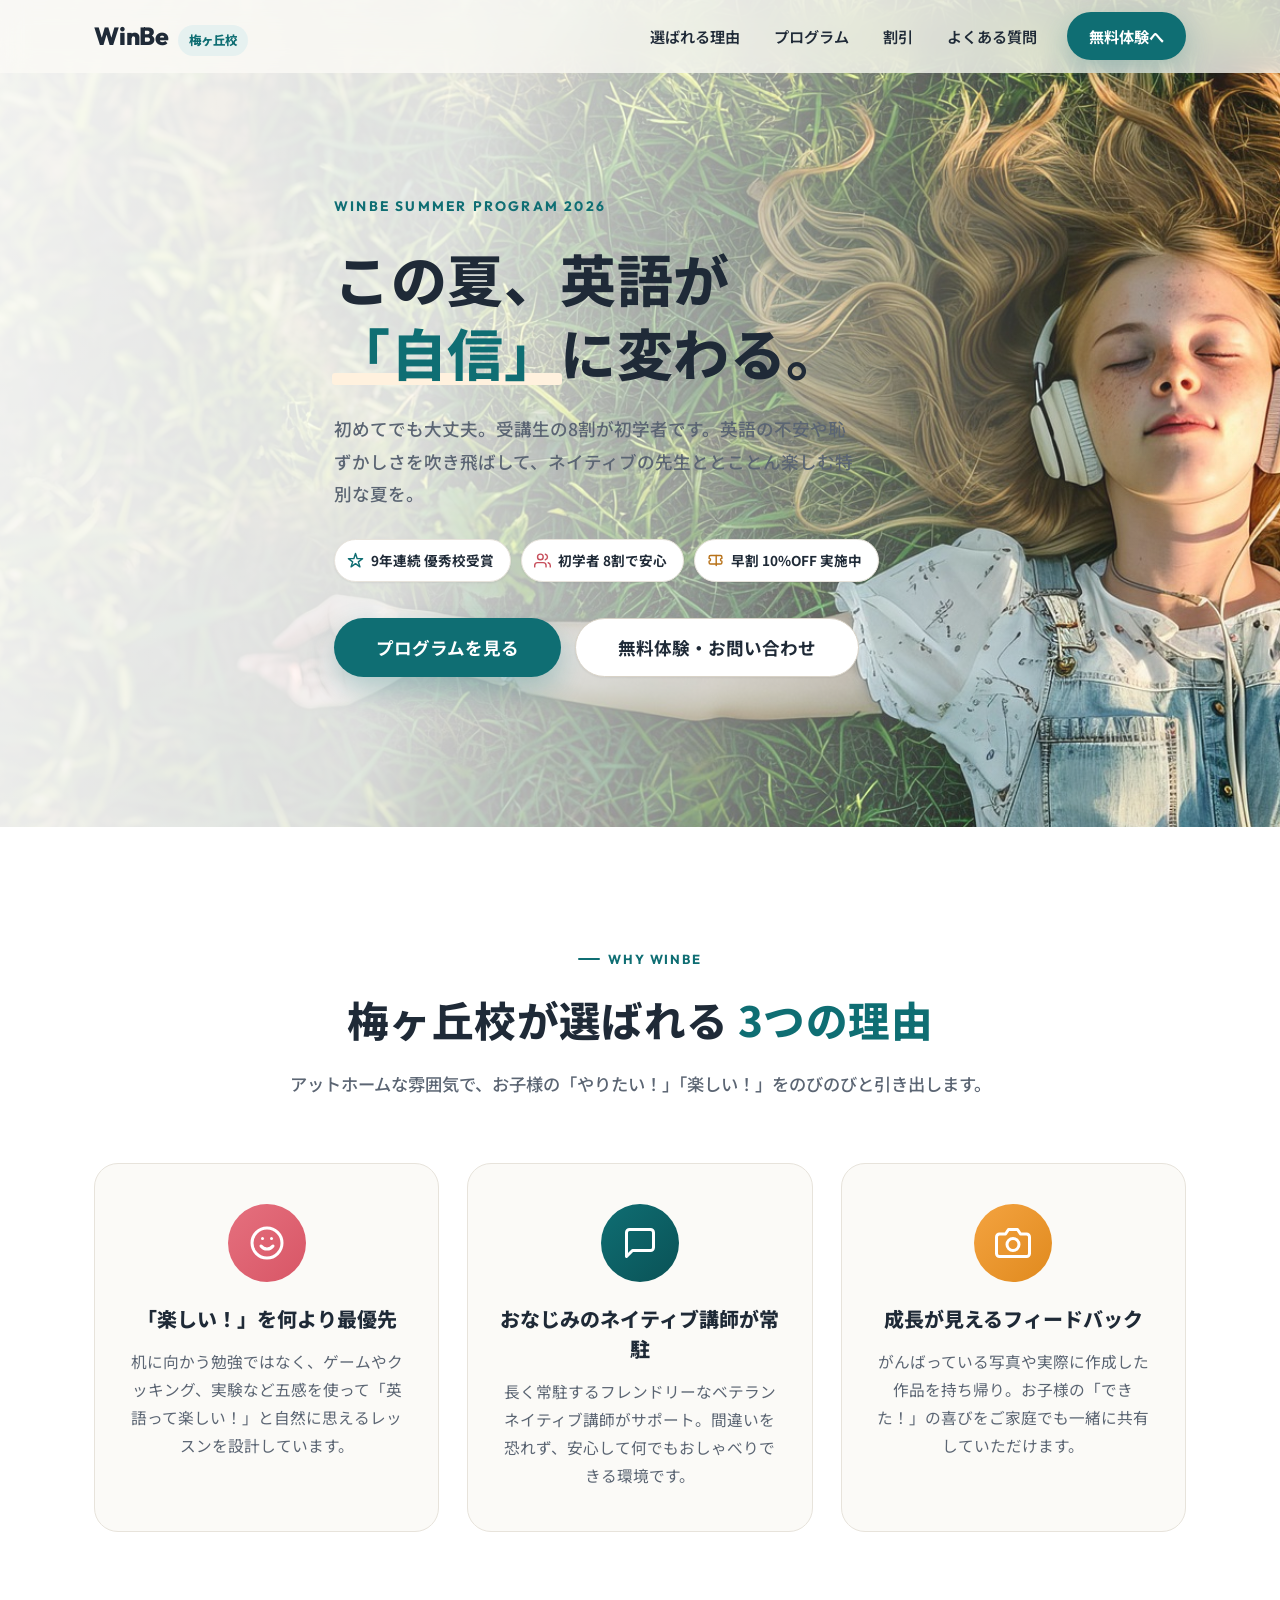
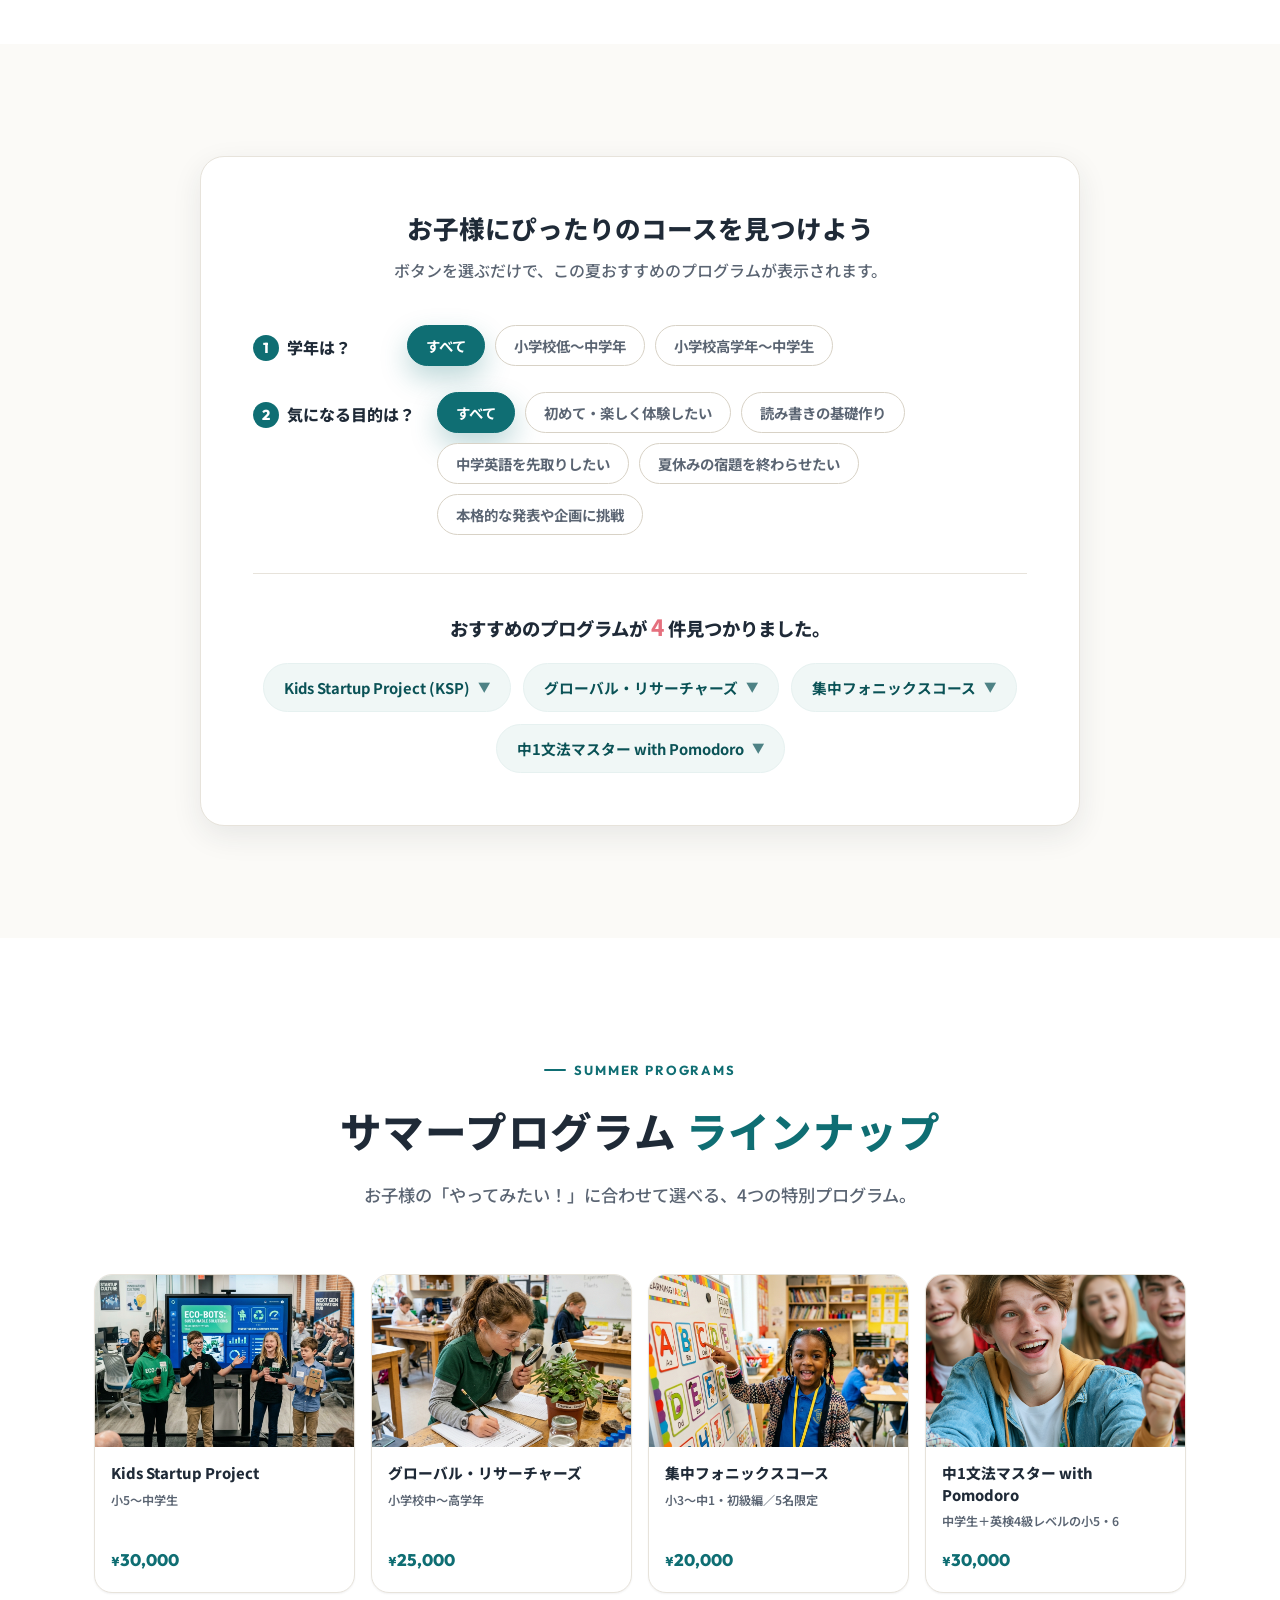
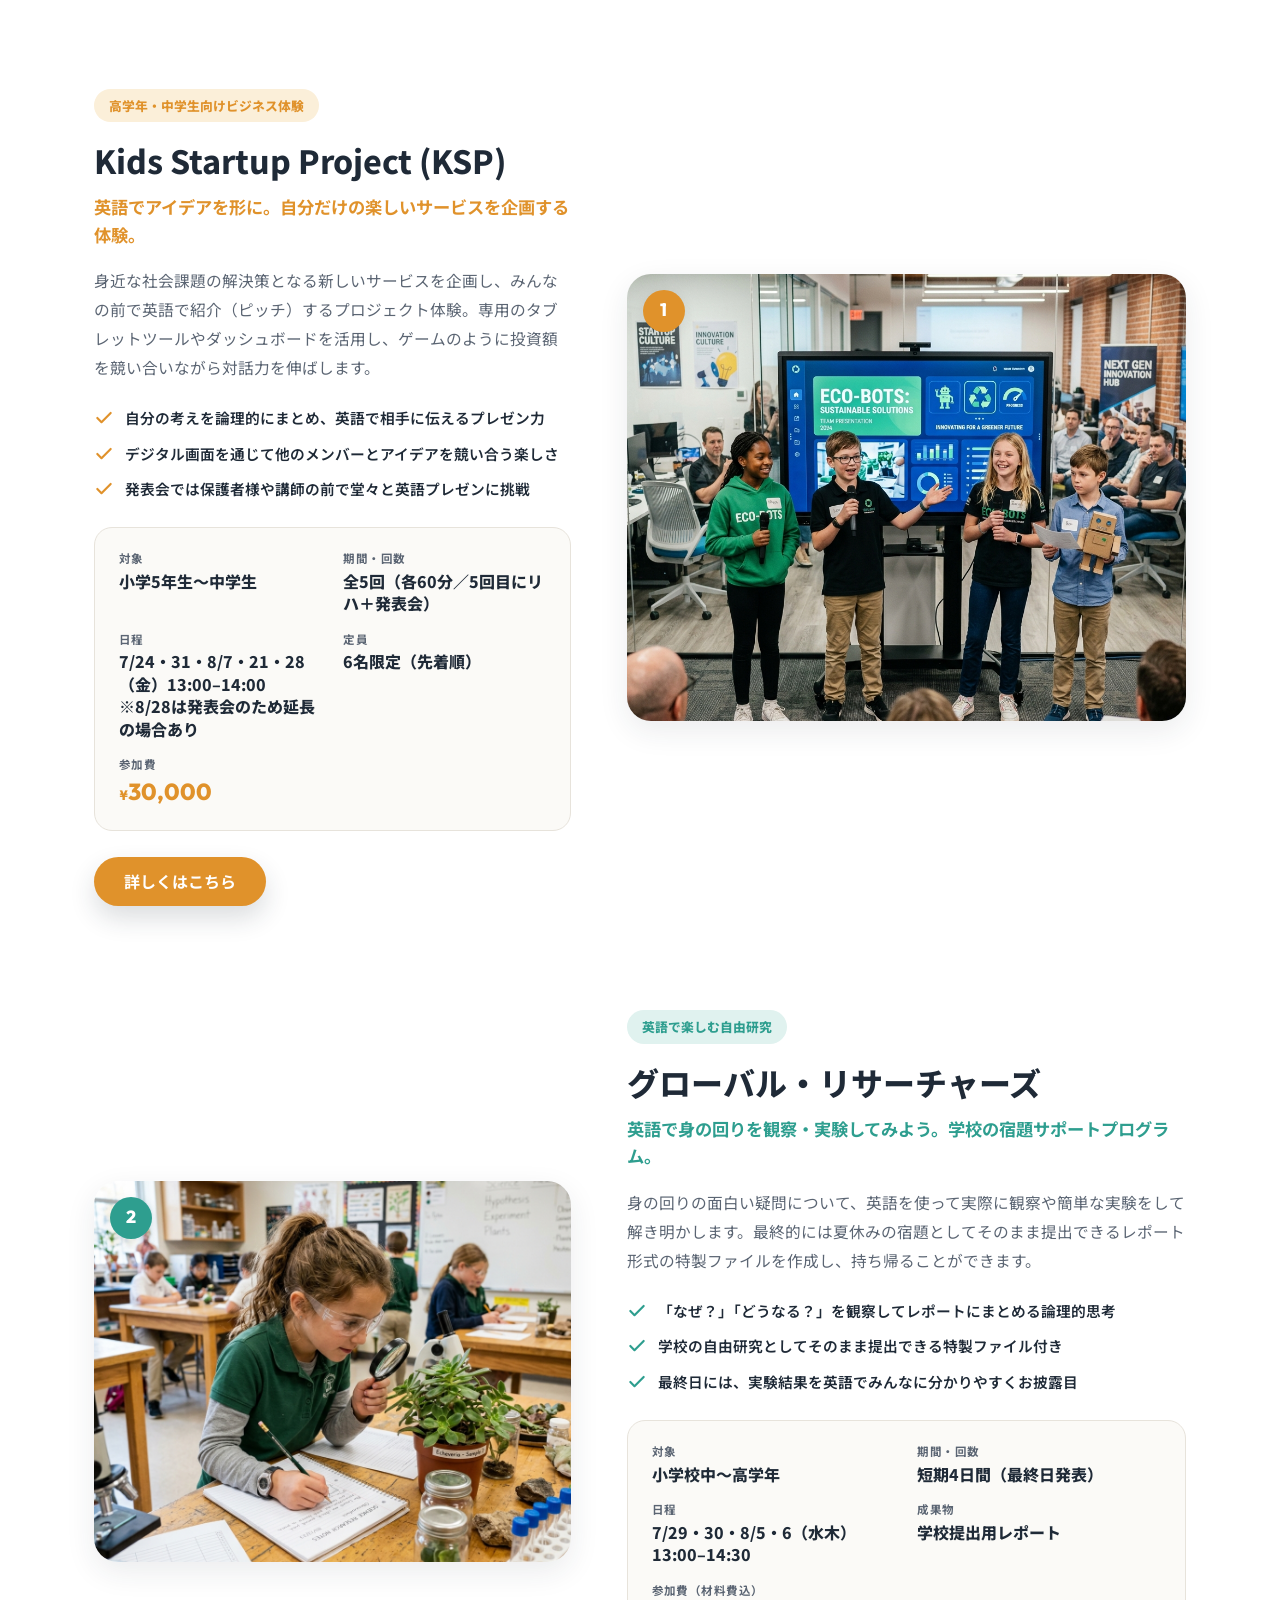
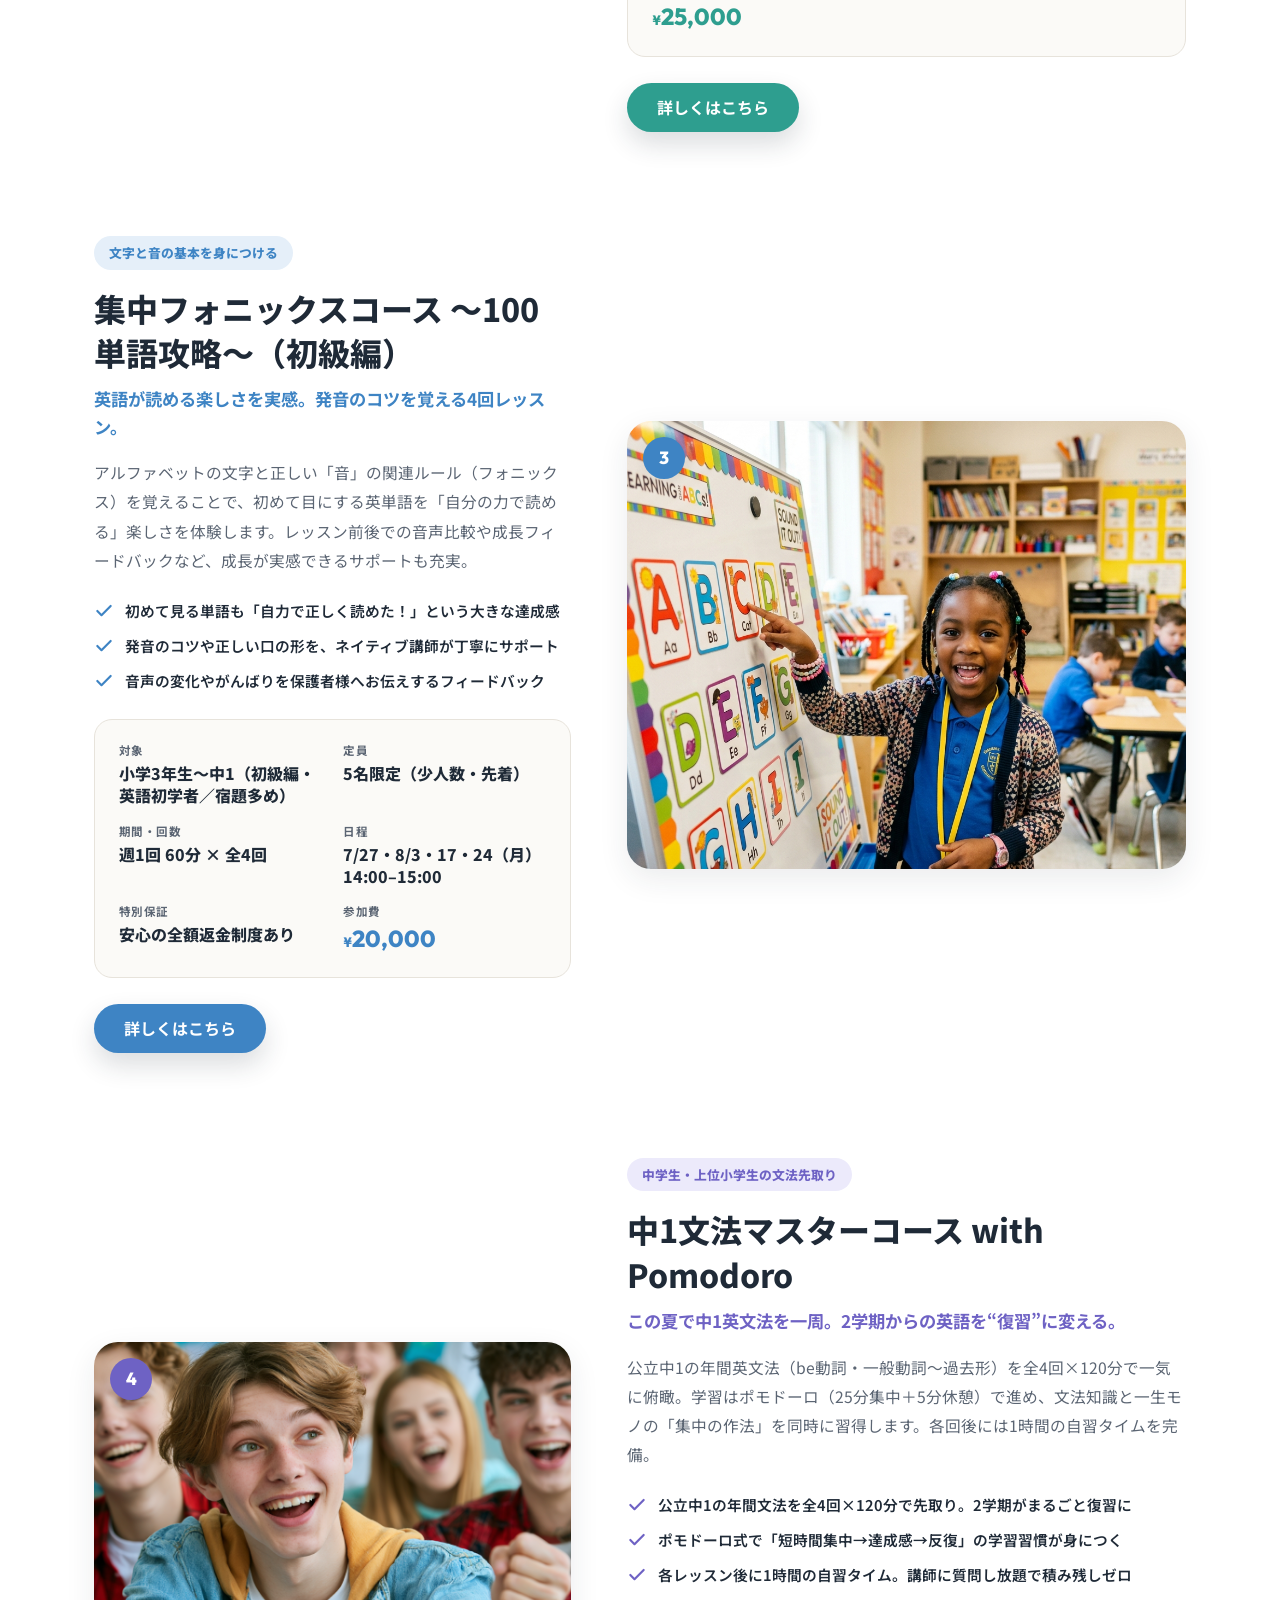
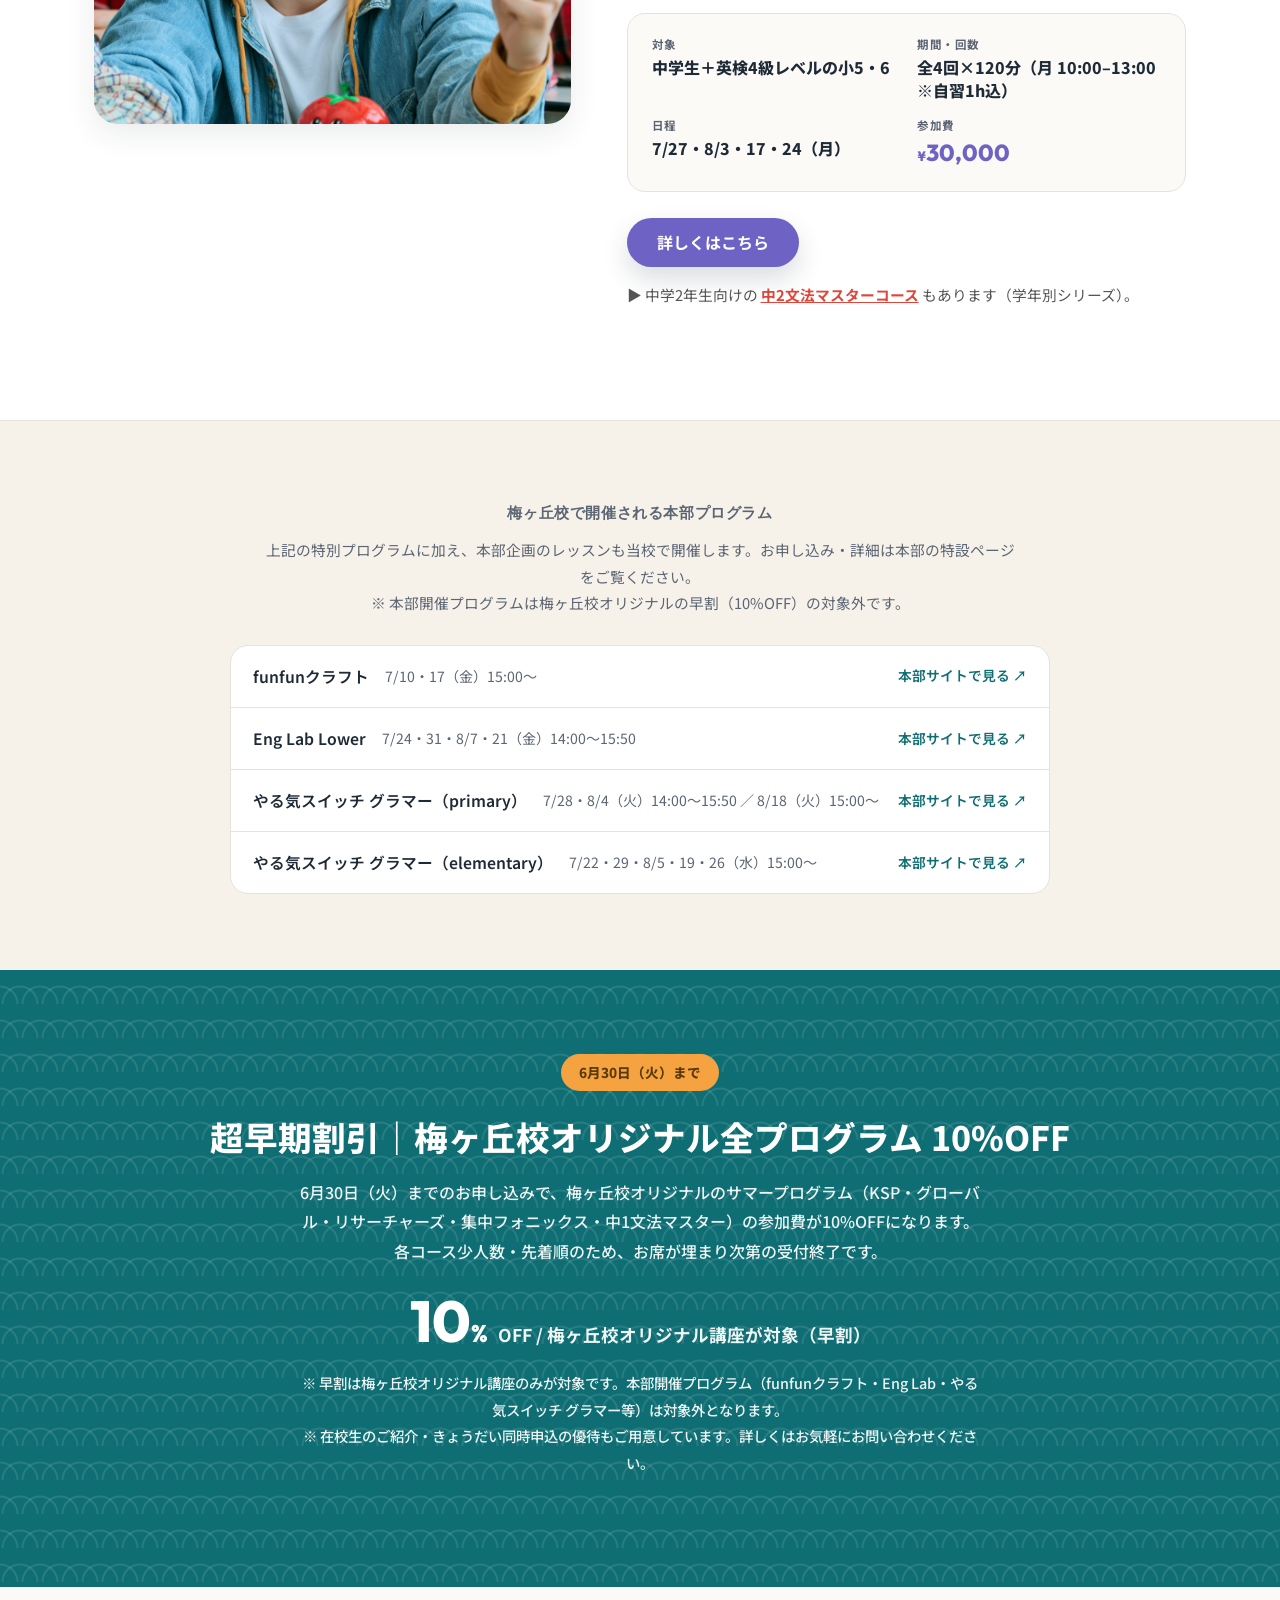
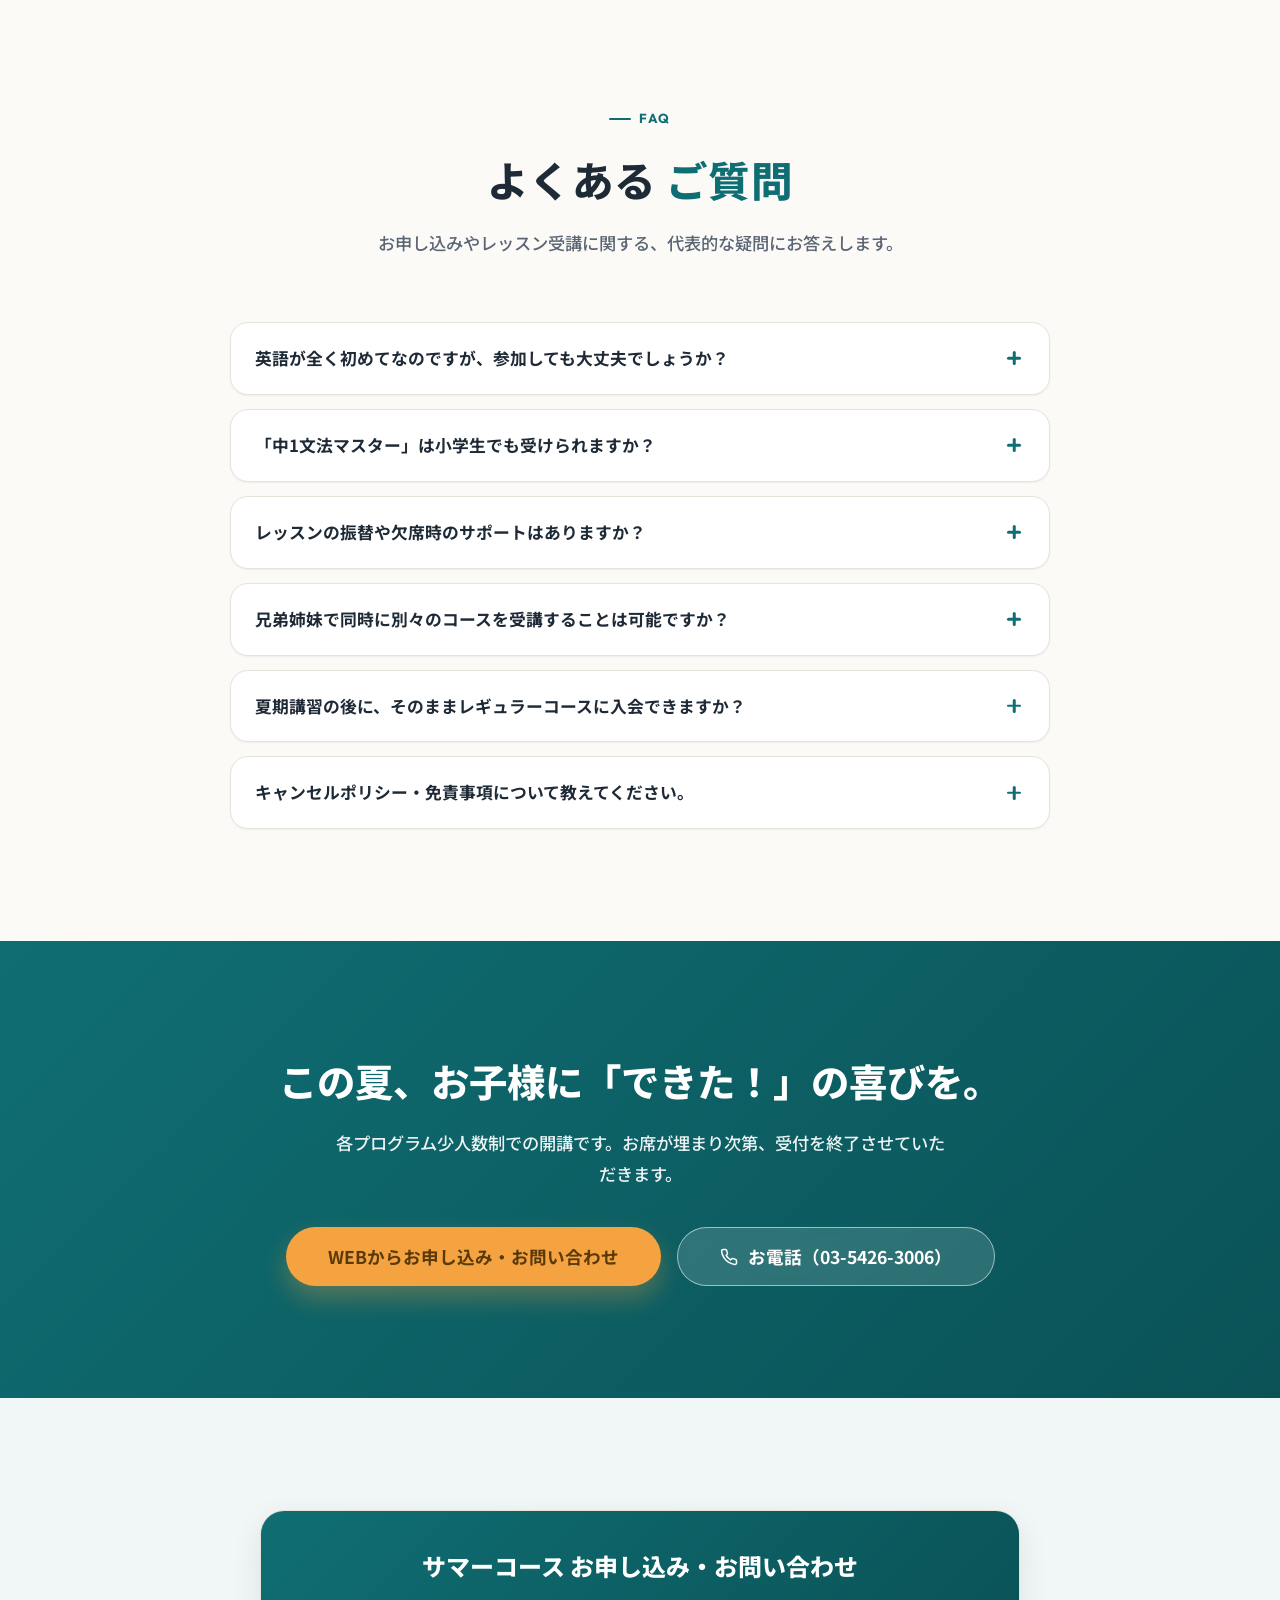
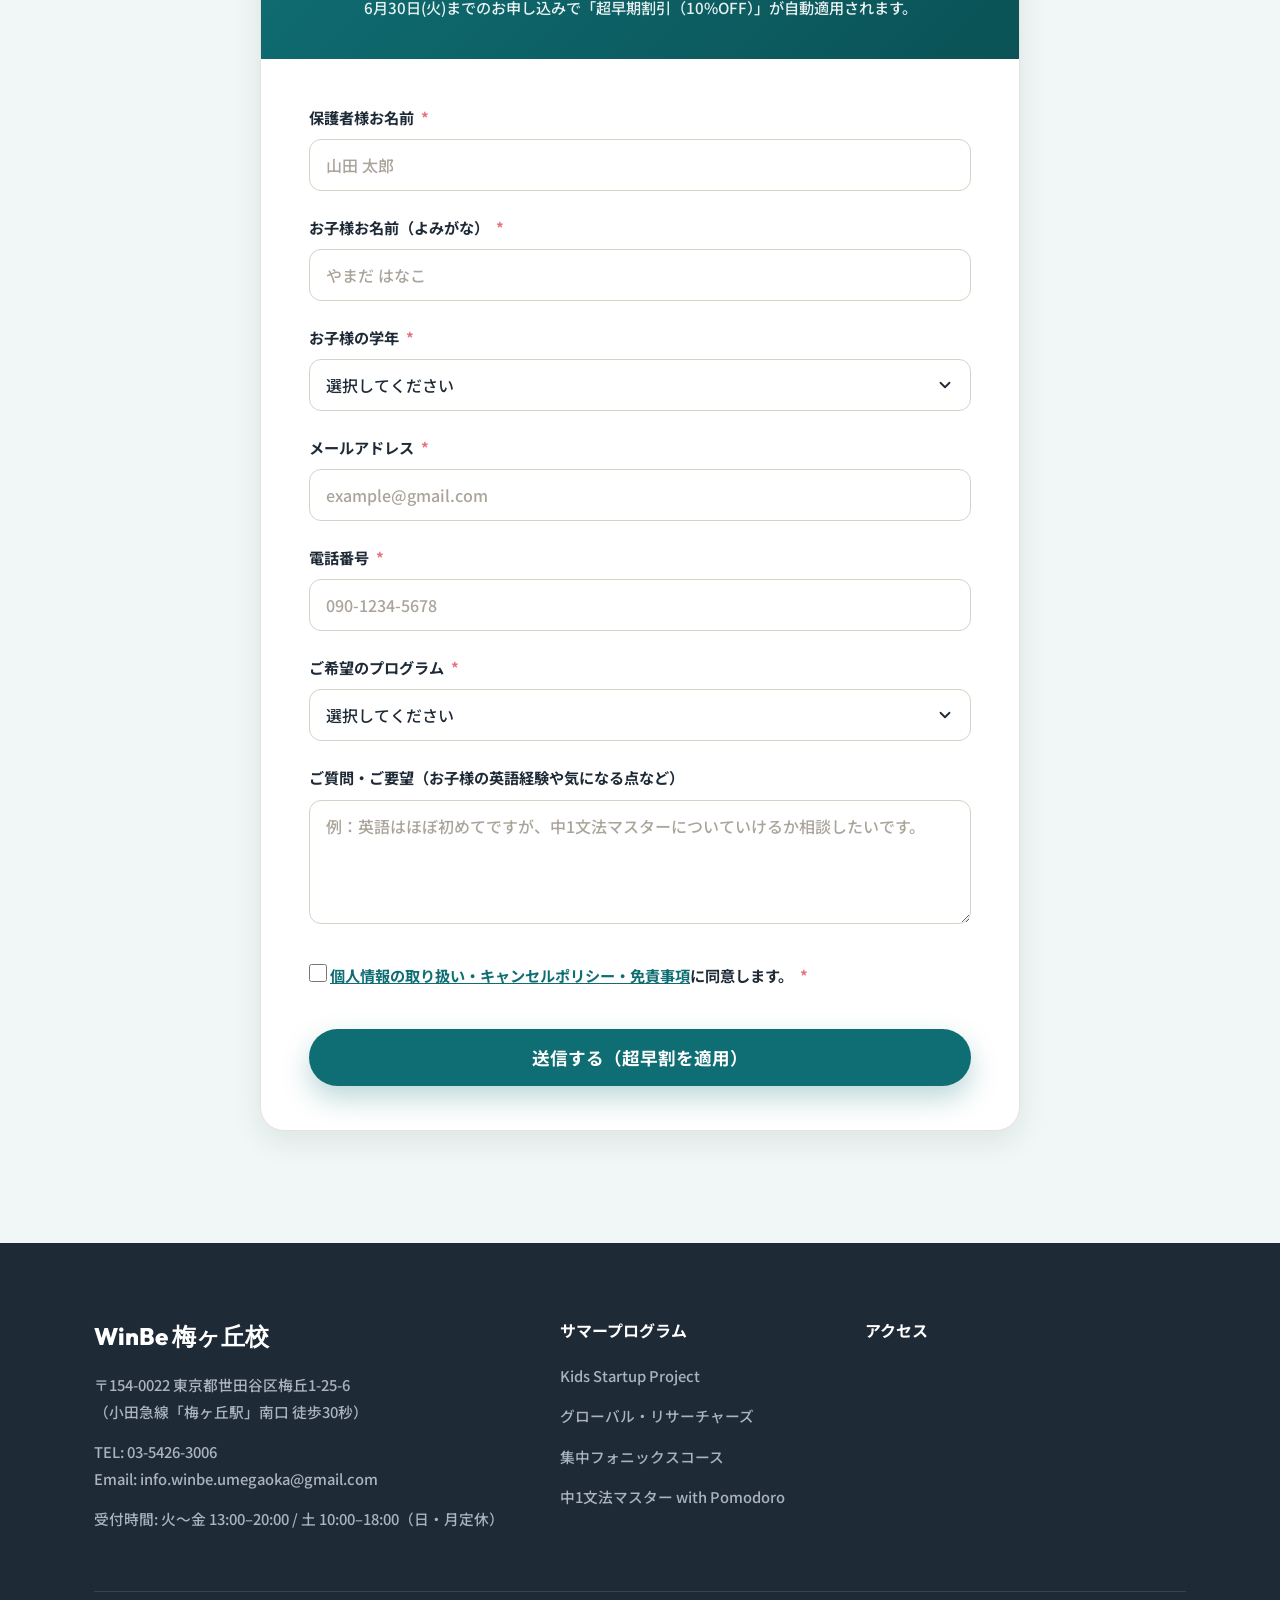
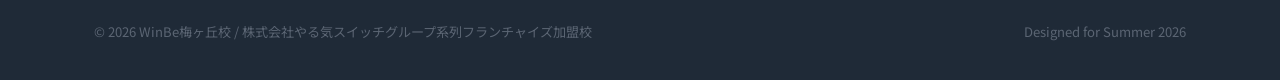
==== commit 2e81d997: "hero: 背景をビデオ化（PC=動画/スマホ=写真、poster+右下透かしクロップ）" ====
--- a/2026-summer-courses/index.html
+++ b/2026-summer-courses/index.html
@@ -57,6 +57,11 @@
 
         <!-- ===================== Hero ===================== -->
         <section class="hero">
+            <!-- ヒーロー背景ビデオ。poster は読込中／自動再生不可時のフォールバック（=従来の写真）。 -->
+            <video class="hero-bg-test" autoplay muted loop playsinline preload="auto" poster="images/hero-bg.jpg">
+                <!-- media条件でスマホ(≤600px)は動画を読み込まない＝CSS側で写真背景に切替 -->
+                <source src="images/hero-bg.mp4" type="video/mp4" media="(min-width: 601px)">
+            </video>
             <div class="container hero-grid">
                 <div class="hero-text">
                     <span class="hero-eyebrow">WinBe Summer Program 2026</span>
--- a/2026-summer-courses/style.css
+++ b/2026-summer-courses/style.css
@@ -1,1072 +1,1100 @@
-/* ==========================================================================
-   WinBe梅ヶ丘校 2026 サマーコース ポータル
-   Design System: "Modern Pop Refined"
-   - Base: 生成り白 / Brand: ディープティール / Accent: 琥珀 + コーラル
-   - 黒枠4px・板影を廃止 → 細線・柔らか拡散影 / 絵文字 → 線画SVG
-   ========================================================================== */
-
-:root {
-    /* ---- Base (信頼ベース・画面の8割) ---- */
-    --bg: #FBFAF7;          /* 生成りの白 */
-    --bg-warm: #F6F1E9;     /* 温かみのある淡色面 */
-    --surface: #FFFFFF;     /* カード面 */
-    --ink: #1F2A37;         /* 主役テキスト（黒より柔らかい濃紺グレー）*/
-    --ink-sub: #5B6573;     /* 補助テキスト */
-    --line: #E7E3DB;        /* 極細の境界線（黒枠の代替）*/
-    --line-strong: #D8D2C6;
-
-    /* ---- Brand (主役・知的ティール) ---- */
-    --brand: #0F6E73;
-    --brand-dark: #0A5256;
-    --brand-soft: #E6F1F0;
-    --brand-tint: #F0F7F6;
-
-    /* ---- Accent (子供の温かみ・面積は小さく) ---- */
-    --amber: #F4A340;       /* 琥珀オレンジ */
-    --amber-soft: #FFF1DE;
-    --coral: #E5707E;       /* くすみコーラル */
-    --coral-soft: #FCE9EB;
-
-    /* ---- Course Accents (くすませた識別色) ---- */
-    --c-family: #E5707E;    --c-family-soft: #FCE9EB;   /* コーラル */
-    --c-ksp: #E0922B;       --c-ksp-soft: #FBEFD9;      /* ゴールド */
-    --c-research: #2E9E8F;  --c-research-soft: #E0F2EF; /* ティールグリーン */
-    --c-phonics: #3E84C4;   --c-phonics-soft: #E5EFF9;  /* ブルー */
-    --c-grammar: #6E62C4;   --c-grammar-soft: #ECEAFB; /* インディゴ（集中・アカデミック）*/
-
-    /* ---- Semantic ---- */
-    --success: #3F9D6B;
-    --success-soft: #E4F3EB;
-
-    /* ---- Fonts ---- */
-    --font-en: 'Outfit', sans-serif;
-    --font-jp: 'Noto Sans JP', sans-serif;
-    --font-round: 'M PLUS Rounded 1c', 'Noto Sans JP', sans-serif;
-
-    /* ---- Soft Shadows (拡散影) ---- */
-    --shadow-xs: 0 1px 2px rgba(31, 42, 55, 0.06);
-    --shadow-sm: 0 4px 14px rgba(31, 42, 55, 0.07);
-    --shadow-md: 0 10px 30px rgba(31, 42, 55, 0.09);
-    --shadow-lg: 0 20px 50px rgba(31, 42, 55, 0.12);
-    --shadow-brand: 0 12px 28px rgba(15, 110, 115, 0.28);
-
-    /* ---- Radius ---- */
-    --r-xs: 8px;
-    --r-sm: 12px;
-    --r-md: 18px;
-    --r-lg: 24px;
-    --r-full: 9999px;
-
-    /* ---- Spacing rhythm (8pt grid) ---- */
-    --sp-section: 112px;
-    --sp-section-sm: 76px;
-}
-
-/* ==========================================================================
-   Reset & Base
-   ========================================================================== */
-*, *::before, *::after { box-sizing: border-box; margin: 0; padding: 0; }
-
-html { scroll-behavior: smooth; -webkit-text-size-adjust: 100%; }
-
-body {
-    font-family: var(--font-jp);
-    background-color: var(--bg);
-    color: var(--ink);
-    line-height: 1.85;
-    font-weight: 400;
-    overflow-x: hidden;
-    -webkit-font-smoothing: antialiased;
-    text-rendering: optimizeLegibility;
-}
-
-img { max-width: 100%; display: block; }
-a { color: inherit; text-decoration: none; }
-ul { list-style: none; }
-button { font-family: inherit; cursor: pointer; }
-
-h1, h2, h3, h4 { color: var(--ink); line-height: 1.45; font-weight: 700; }
-p { color: var(--ink-sub); }
-
-.container {
-    width: 100%;
-    max-width: 1140px;
-    margin: 0 auto;
-    padding: 0 24px;
-}
-
-section {
-    padding: var(--sp-section) 0;
-    position: relative;
-}
-
-/* ==========================================================================
-   Shared Typographic Helpers
-   ========================================================================== */
-.eyebrow {
-    display: inline-flex;
-    align-items: center;
-    gap: 8px;
-    font-family: var(--font-en);
-    font-weight: 700;
-    font-size: 0.82rem;
-    letter-spacing: 0.14em;
-    text-transform: uppercase;
-    color: var(--brand);
-}
-.eyebrow::before {
-    content: '';
-    width: 22px;
-    height: 2px;
-    background: var(--brand);
-    border-radius: 2px;
-}
-
-.section-header {
-    text-align: center;
-    max-width: 720px;
-    margin: 0 auto 64px;
-}
-.section-header .eyebrow { margin-bottom: 18px; }
-.section-header h2 {
-    font-size: clamp(1.9rem, 4vw, 2.6rem);
-    font-weight: 800;
-    letter-spacing: 0.01em;
-    margin-bottom: 18px;
-}
-.section-header p {
-    font-size: 1.08rem;
-    color: var(--ink-sub);
-    font-weight: 500;
-    line-height: 1.8;
-}
-
-/* Marker-style highlight (refined, thin) */
-.mark {
-    background: linear-gradient(transparent 62%, var(--amber-soft) 62%);
-    padding: 0 2px;
-    font-weight: inherit;
-}
-.mark-brand { color: var(--brand); font-weight: 800; }
-.mark-coral { color: var(--coral); font-weight: 800; }
-
-/* Decorative giant English watermark behind section titles */
-.sec-watermark {
-    font-family: var(--font-en);
-    font-weight: 800;
-    color: var(--brand);
-    opacity: 0.06;
-    letter-spacing: -0.02em;
-    line-height: 1;
-    pointer-events: none;
-    user-select: none;
-}
-
-/* ==========================================================================
-   Buttons
-   ========================================================================== */
-.btn {
-    display: inline-flex;
-    align-items: center;
-    justify-content: center;
-    gap: 10px;
-    font-family: var(--font-jp);
-    font-weight: 700;
-    font-size: 1rem;
-    line-height: 1.2;
-    padding: 15px 30px;
-    border: none;
-    border-radius: var(--r-full);
-    cursor: pointer;
-    transition: transform .25s cubic-bezier(.2,.7,.3,1),
-                box-shadow .25s cubic-bezier(.2,.7,.3,1),
-                background-color .2s ease;
-    will-change: transform;
-}
-.btn svg { width: 18px; height: 18px; flex-shrink: 0; }
-
-.btn-primary {
-    background: var(--brand);
-    color: #fff;
-    box-shadow: var(--shadow-brand);
-}
-.btn-primary:hover {
-    transform: translateY(-3px);
-    box-shadow: 0 18px 36px rgba(15, 110, 115, 0.34);
-    background: var(--brand-dark);
-}
-
-.btn-accent {
-    background: var(--amber);
-    color: #5a3a0a;
-    box-shadow: 0 12px 26px rgba(244, 163, 64, 0.32);
-}
-.btn-accent:hover {
-    transform: translateY(-3px);
-    box-shadow: 0 18px 34px rgba(244, 163, 64, 0.4);
-}
-
-.btn-ghost {
-    background: var(--surface);
-    color: var(--ink);
-    border: 1.5px solid var(--line-strong);
-    box-shadow: var(--shadow-xs);
-}
-.btn-ghost:hover {
-    transform: translateY(-3px);
-    border-color: var(--brand);
-    color: var(--brand);
-    box-shadow: var(--shadow-sm);
-}
-
-.btn-lg { padding: 18px 42px; font-size: 1.1rem; }
-.btn-block { width: 100%; }
-
-/* ==========================================================================
-   Header (Glassy fixed)
-   ========================================================================== */
-.site-header {
-    position: fixed;
-    top: 0; left: 0;
-    width: 100%;
-    z-index: 1000;
-    background: rgba(251, 250, 247, 0.78);
-    backdrop-filter: blur(14px) saturate(140%);
-    -webkit-backdrop-filter: blur(14px) saturate(140%);
-    border-bottom: 1px solid transparent;
-    transition: border-color .3s ease, box-shadow .3s ease, background-color .3s ease;
-}
-.site-header.scrolled {
-    border-bottom-color: var(--line);
-    box-shadow: var(--shadow-xs);
-    background: rgba(251, 250, 247, 0.92);
-}
-
-.header-inner {
-    display: flex;
-    align-items: center;
-    justify-content: space-between;
-    height: 72px;
-}
-
-.brand-logo {
-    display: flex;
-    align-items: baseline;
-    gap: 9px;
-}
-.brand-logo .mark-en {
-    font-family: var(--font-en);
-    font-weight: 800;
-    font-size: 1.55rem;
-    letter-spacing: -0.01em;
-    color: var(--ink);
-}
-.brand-logo .mark-jp {
-    font-family: var(--font-jp);
-    font-weight: 800;
-    font-size: 0.78rem;
-    color: var(--brand);
-    background: var(--brand-soft);
-    padding: 4px 11px;
-    border-radius: var(--r-full);
-}
-
-.nav-desktop {
-    display: flex;
-    align-items: center;
-    gap: 6px;
-}
-.nav-desktop a {
-    font-size: 0.95rem;
-    font-weight: 600;
-    color: var(--ink);
-    padding: 9px 14px;
-    border-radius: var(--r-sm);
-    transition: color .2s, background-color .2s;
-}
-.nav-desktop a:not(.nav-cta):hover { color: var(--brand); background: var(--brand-tint); }
-.nav-desktop .nav-cta {
-    margin-left: 10px;
-    background: var(--brand);
-    color: #fff;
-    font-weight: 700;
-    padding: 10px 22px;
-    box-shadow: var(--shadow-brand);
-    border-radius: var(--r-full);
-    transition: transform .25s cubic-bezier(.2,.7,.3,1), box-shadow .25s;
-}
-.nav-desktop .nav-cta:hover { transform: translateY(-2px); box-shadow: 0 16px 30px rgba(15,110,115,.34); background: var(--brand); }
-
-/* Hamburger */
-.nav-toggle {
-    display: none;
-    flex-direction: column;
-    justify-content: center;
-    gap: 5px;
-    width: 46px;
-    height: 46px;
-    background: var(--surface);
-    border: 1.5px solid var(--line-strong);
-    border-radius: var(--r-sm);
-    padding: 0 11px;
-    z-index: 1100;
-}
-.nav-toggle span {
-    display: block;
-    height: 2.5px;
-    width: 100%;
-    background: var(--ink);
-    border-radius: 2px;
-    transition: transform .3s ease, opacity .25s ease;
-}
-body.nav-open .nav-toggle span:nth-child(1) { transform: translateY(7.5px) rotate(45deg); }
-body.nav-open .nav-toggle span:nth-child(2) { opacity: 0; }
-body.nav-open .nav-toggle span:nth-child(3) { transform: translateY(-7.5px) rotate(-45deg); }
-
-/* Mobile drawer */
-.nav-mobile {
-    position: fixed;
-    inset: 0;
-    background: rgba(251, 250, 247, 0.99);
-    display: flex;
-    flex-direction: column;
-    justify-content: center;
-    align-items: center;
-    gap: 8px;
-    opacity: 0;
-    visibility: hidden;
-    transform: translateY(-12px);
-    transition: opacity .3s ease, transform .3s ease, visibility .3s;
-    z-index: 1050;
-}
-body.nav-open .nav-mobile { opacity: 1; visibility: visible; transform: translateY(0); }
-.nav-mobile a {
-    font-size: 1.3rem;
-    font-weight: 700;
-    color: var(--ink);
-    padding: 14px 28px;
-}
-.nav-mobile a.nav-cta {
-    margin-top: 18px;
-    background: var(--brand);
-    color: #fff;
-    border-radius: var(--r-full);
-    box-shadow: var(--shadow-brand);
-}
-
-@media (max-width: 880px) {
-    .nav-desktop { display: none; }
-    .nav-toggle { display: flex; }
-}
-
-/* ==========================================================================
-   Hero
-   ========================================================================== */
-.hero {
-    position: relative;
-    padding: 190px 0 150px;
-    /* 全幅の背景写真を固定（パララックス）。スクロールすると文字だけが画像の上を滑る。 */
-    background-image: url("images/hero-bg.jpg");
-    background-size: cover;
-    background-position: 70% center;
-    background-repeat: no-repeat;
-    background-attachment: fixed;
-    overflow: hidden;
-}
-/* 文字の可読性を保つ透過スクリム（左ほど明るく＝テキスト側、右は写真が透ける） */
-.hero::before {
-    content: '';
-    position: absolute;
-    inset: 0;
-    background: linear-gradient(
-        100deg,
-        rgba(255, 255, 255, 0.94) 0%,
-        rgba(255, 255, 255, 0.86) 34%,
-        rgba(255, 255, 255, 0.55) 56%,
-        rgba(255, 255, 255, 0.12) 78%,
-        rgba(255, 255, 255, 0) 100%
-    );
-    z-index: 0;
-}
-.hero-grid {
-    position: relative;
-    z-index: 1;
-    display: block;
-    max-width: 660px;
-}
-.hero-eyebrow {
-    font-family: var(--font-en);
-    font-weight: 700;
-    font-size: 0.86rem;
-    letter-spacing: 0.16em;
-    text-transform: uppercase;
-    color: var(--brand);
-    margin-bottom: 22px;
-    display: inline-block;
-}
-.hero-title {
-    font-size: clamp(2.3rem, 5.2vw, 3.5rem);
-    font-weight: 800;
-    line-height: 1.32;
-    letter-spacing: 0.01em;
-    margin-bottom: 24px;
-}
-.hero-title .lg {
-    display: inline-block;
-    color: var(--brand);
-    position: relative;
-}
-.hero-title .lg::after {
-    content: '';
-    position: absolute;
-    left: -2px; right: -2px; bottom: 4px;
-    height: 12px;
-    background: var(--amber-soft);
-    z-index: -1;
-    border-radius: 3px;
-}
-.hero-desc {
-    font-size: 1.1rem;
-    font-weight: 500;
-    color: var(--ink-sub);
-    line-height: 1.85;
-    margin-bottom: 28px;
-    max-width: 520px;
-}
-.hero-badges {
-    display: flex;
-    flex-wrap: wrap;
-    gap: 10px;
-    margin-bottom: 36px;
-}
-.hero-badge {
-    display: inline-flex;
-    align-items: center;
-    gap: 7px;
-    background: var(--surface);
-    border: 1px solid var(--line);
-    box-shadow: var(--shadow-xs);
-    border-radius: var(--r-full);
-    padding: 8px 16px 8px 12px;
-    font-size: 0.85rem;
-    font-weight: 700;
-    color: var(--ink);
-}
-.hero-badge svg { width: 17px; height: 17px; color: var(--brand); }
-.hero-badge.amber svg { color: #B87219; }
-.hero-badge.coral svg { color: #C74F5C; }
-.hero-cta { display: flex; gap: 14px; flex-wrap: wrap; }
-/* 旧 .hero-visual / .hero-float（右カラムのフォトカード）はヒーロー全幅背景化に伴い撤去済み。 */
-
-/* ==========================================================================
-   Philosophy / Why chosen
-   ========================================================================== */
-.philosophy { background: var(--surface); }
-.philosophy-grid {
-    display: grid;
-    grid-template-columns: repeat(auto-fit, minmax(252px, 1fr));
-    gap: 28px;
-}
-.phi-card {
-    background: var(--bg);
-    border: 1px solid var(--line);
-    border-radius: var(--r-lg);
-    padding: 40px 32px;
-    text-align: center;
-    transition: transform .3s cubic-bezier(.2,.7,.3,1), box-shadow .3s, border-color .3s;
-}
-.phi-card:hover {
-    transform: translateY(-6px);
-    box-shadow: var(--shadow-md);
-    border-color: var(--brand-soft);
-}
-.phi-icon {
-    width: 78px; height: 78px;
-    margin: 0 auto 22px;
-    border-radius: var(--r-full);
-    display: flex; align-items: center; justify-content: center;
-    color: #fff;
-}
-.phi-icon svg { width: 36px; height: 36px; }
-.phi-card:nth-child(1) .phi-icon { background: linear-gradient(135deg, var(--coral), #d85666); }
-.phi-card:nth-child(2) .phi-icon { background: linear-gradient(135deg, var(--brand), var(--brand-dark)); }
-.phi-card:nth-child(3) .phi-icon { background: linear-gradient(135deg, var(--amber), #e08a1e); }
-.phi-card h3 { font-size: 1.25rem; font-weight: 800; margin-bottom: 14px; line-height: 1.5; }
-.phi-card p { font-size: 0.98rem; line-height: 1.8; }
-
-/* ==========================================================================
-   Course Finder
-   ========================================================================== */
-.finder { background: var(--bg); }
-.finder-box {
-    background: var(--surface);
-    border: 1px solid var(--line);
-    border-radius: var(--r-lg);
-    padding: 52px;
-    box-shadow: var(--shadow-md);
-    max-width: 880px;
-    margin: 0 auto;
-}
-.finder-head { text-align: center; margin-bottom: 40px; }
-.finder-head h3 { font-size: 1.6rem; font-weight: 800; margin-bottom: 10px; }
-.finder-head p { font-size: 1rem; color: var(--ink-sub); font-weight: 500; }
-.finder-steps { display: flex; flex-direction: column; gap: 26px; }
-.finder-row { display: flex; align-items: flex-start; gap: 22px; flex-wrap: wrap; }
-.finder-label {
-    font-weight: 800;
-    font-size: 1rem;
-    color: var(--ink);
-    min-width: 132px;
-    padding-top: 8px;
-    display: flex; align-items: center; gap: 8px;
-}
-.finder-label .num {
-    width: 26px; height: 26px;
-    border-radius: var(--r-full);
-    background: var(--brand);
-    color: #fff;
-    font-family: var(--font-en);
-    font-weight: 800;
-    font-size: 0.9rem;
-    display: inline-flex; align-items: center; justify-content: center;
-}
-.finder-options { display: flex; gap: 10px; flex-wrap: wrap; flex: 1; }
-.finder-btn {
-    background: var(--surface);
-    border: 1.5px solid var(--line-strong);
-    padding: 9px 18px;
-    border-radius: var(--r-full);
-    font-size: 0.9rem;
-    font-weight: 700;
-    color: var(--ink-sub);
-    transition: all .2s ease;
-}
-.finder-btn:hover { border-color: var(--brand); color: var(--brand); background: var(--brand-tint); }
-.finder-btn.active {
-    background: var(--brand);
-    border-color: var(--brand);
-    color: #fff;
-    box-shadow: var(--shadow-brand);
-}
-.finder-result {
-    margin-top: 38px;
-    border-top: 1px solid var(--line);
-    padding-top: 36px;
-    text-align: center;
-}
-.finder-result h4 { font-size: 1.15rem; font-weight: 800; margin-bottom: 20px; color: var(--ink); }
-.result-cards { display: flex; justify-content: center; gap: 12px; flex-wrap: wrap; }
-.result-chip {
-    display: inline-flex;
-    align-items: center;
-    gap: 8px;
-    background: var(--brand-tint);
-    border: 1.5px solid var(--brand-soft);
-    color: var(--brand-dark);
-    font-weight: 700;
-    font-size: 0.92rem;
-    padding: 10px 20px;
-    border-radius: var(--r-full);
-    transition: all .2s ease;
-}
-.result-chip:hover { background: var(--brand); color: #fff; border-color: var(--brand); transform: translateY(-2px); }
-.result-chip .arr { font-size: 0.78rem; opacity: 0.7; }
-
-/* Course finder dimming (course items live in Batch C) */
-.course-item { transition: opacity .35s ease, filter .35s ease, transform .35s ease; }
-.course-item.dimmed { opacity: 0.42; filter: grayscale(55%); transform: scale(0.99); }
-
-/* ==========================================================================
-   Courses — Overview strip + detailed items
-   ========================================================================== */
-.courses { background: var(--surface); }
-
-/* Quick overview cards */
-.course-nav {
-    display: grid;
-    grid-template-columns: repeat(4, 1fr);
-    gap: 16px;
-    margin-bottom: 96px;
-}
-.ov-card {
-    display: flex;
-    flex-direction: column;
-    background: var(--surface);
-    border: 1px solid var(--line);
-    border-radius: var(--r-md);
-    overflow: hidden;
-    box-shadow: var(--shadow-xs);
-    transition: transform .3s cubic-bezier(.2,.7,.3,1), box-shadow .3s, border-color .3s;
-}
-.ov-card:hover { transform: translateY(-6px); box-shadow: var(--shadow-md); border-color: var(--brand-soft); }
-.ov-img { aspect-ratio: 3 / 2; overflow: hidden; background: var(--bg-warm); }
-.ov-img img { width: 100%; height: 100%; object-fit: cover; transition: transform .4s ease; }
-.ov-card:hover .ov-img img { transform: scale(1.05); }
-
-/* Image-less course visual (gradient placeholder) */
-.media-placeholder {
-    display: flex; flex-direction: column; align-items: center; justify-content: center;
-    gap: 8px; text-align: center; padding: 16px;
-    background: linear-gradient(135deg, var(--c-grammar) 0%, #574bb0 100%);
-    color: #fff;
-}
-.media-placeholder svg { width: 48px; height: 48px; opacity: .95; }
-.media-placeholder .mp-en { font-family: var(--font-en); font-weight: 800; letter-spacing: .03em; font-size: 1.05rem; line-height: 1.3; }
-.media-placeholder .mp-jp { font-size: .78rem; font-weight: 700; opacity: .92; }
-.ov-img .media-placeholder { width: 100%; height: 100%; }
-.ov-img .media-placeholder svg { width: 34px; height: 34px; }
-.ov-img .media-placeholder .mp-en { font-size: .82rem; }
-.course-media .media-placeholder {
-    width: 100%; aspect-ratio: 4 / 3.2;
-    border-radius: var(--r-lg);
-    box-shadow: var(--shadow-md);
-}
-.course-media .media-placeholder svg { width: 60px; height: 60px; }
-.course-media .media-placeholder .mp-en { font-size: 1.4rem; }
-.course-media .media-placeholder .mp-jp { font-size: .92rem; }
-.ov-body { padding: 15px 16px 17px; display: flex; flex-direction: column; gap: 5px; flex: 1; }
-.ov-name { font-size: 0.92rem; font-weight: 800; line-height: 1.45; }
-.ov-meta { font-size: 0.76rem; font-weight: 600; color: var(--ink-sub); }
-.ov-price { margin-top: auto; padding-top: 6px; font-family: var(--font-en); font-weight: 800; font-size: 1.05rem; color: var(--brand); }
-.ov-price .yen { font-size: 0.8rem; }
-
-/* Detailed course item */
-.course-item {
-    display: grid;
-    grid-template-columns: 0.92fr 1.08fr;
-    gap: 56px;
-    align-items: center;
-    margin-bottom: 104px;
-    scroll-margin-top: 96px;
-}
-.course-item:last-child { margin-bottom: 0; }
-.course-item.reverse .course-media { order: 2; }
-
-.course-item.family   { --ca: var(--c-family);   --ca-soft: var(--c-family-soft); }
-.course-item.ksp      { --ca: var(--c-ksp);      --ca-soft: var(--c-ksp-soft); }
-.course-item.research { --ca: var(--c-research); --ca-soft: var(--c-research-soft); }
-.course-item.phonics  { --ca: var(--c-phonics);  --ca-soft: var(--c-phonics-soft); }
-.course-item.grammar  { --ca: var(--c-grammar);  --ca-soft: var(--c-grammar-soft); }
-
-.course-media { position: relative; }
-.course-media img {
-    width: 100%;
-    border-radius: var(--r-lg);
-    box-shadow: var(--shadow-md);
-    aspect-ratio: 4 / 3.2;
-    object-fit: cover;
-}
-.course-media::before {
-    content: '';
-    position: absolute;
-    inset: auto auto -14px -14px;
-    width: 60%; height: 60%;
-    background: var(--ca-soft);
-    border-radius: var(--r-lg);
-    z-index: -1;
-}
-.course-no {
-    position: absolute;
-    top: 16px; left: 16px;
-    width: 42px; height: 42px;
-    border-radius: var(--r-full);
-    background: var(--ca);
-    color: #fff;
-    font-family: var(--font-en);
-    font-weight: 800;
-    font-size: 1.1rem;
-    display: flex; align-items: center; justify-content: center;
-    box-shadow: var(--shadow-sm);
-}
-
-.course-tag {
-    display: inline-block;
-    background: var(--ca-soft);
-    color: var(--ca);
-    font-size: 0.8rem;
-    font-weight: 800;
-    padding: 5px 15px;
-    border-radius: var(--r-full);
-    margin-bottom: 16px;
-}
-.course-name { font-size: clamp(1.5rem, 3vw, 2rem); font-weight: 800; line-height: 1.4; margin-bottom: 10px; }
-.course-tagline { font-size: 1.08rem; font-weight: 700; color: var(--ca); margin-bottom: 18px; line-height: 1.6; }
-.course-summary { font-size: 0.98rem; line-height: 1.85; margin-bottom: 24px; }
-
-.course-highlights { display: flex; flex-direction: column; gap: 11px; margin-bottom: 26px; }
-.course-highlights li {
-    display: flex; gap: 11px; align-items: flex-start;
-    font-size: 0.92rem; font-weight: 600; color: var(--ink); line-height: 1.65;
-}
-.course-highlights li svg { width: 20px; height: 20px; flex-shrink: 0; color: var(--ca); margin-top: 2px; }
-
-.course-specs {
-    display: grid;
-    grid-template-columns: repeat(2, 1fr);
-    gap: 16px 22px;
-    padding: 22px 24px;
-    background: var(--bg);
-    border: 1px solid var(--line);
-    border-radius: var(--r-md);
-    margin-bottom: 26px;
-}
-.spec h4 {
-    font-size: 0.72rem; font-weight: 700; letter-spacing: 0.04em;
-    text-transform: uppercase; color: var(--ink-sub); margin-bottom: 3px;
-}
-.spec p { font-size: 1rem; font-weight: 800; color: var(--ink); line-height: 1.4; }
-.spec .price { font-family: var(--font-en); font-size: 1.45rem; color: var(--ca); }
-.spec .price .yen { font-size: 0.85rem; }
-
-.btn-course {
-    background: var(--ca);
-    color: #fff;
-    box-shadow: 0 12px 26px rgba(31, 42, 55, 0.16);
-}
-.btn-course:hover { transform: translateY(-3px); filter: brightness(0.96); box-shadow: 0 18px 32px rgba(31, 42, 55, 0.22); }
-
-/* ==========================================================================
-   Campaign band (seigaiha-inspired)
-   ========================================================================== */
-.campaign {
-    background-color: var(--brand);
-    background-image:
-        radial-gradient(circle at 20px 34px, transparent 16px, rgba(255,255,255,.10) 17px, rgba(255,255,255,.10) 18px, transparent 19px),
-        radial-gradient(circle at 40px 34px, transparent 16px, rgba(255,255,255,.10) 17px, rgba(255,255,255,.10) 18px, transparent 19px),
-        radial-gradient(circle at 0px 34px,  transparent 16px, rgba(255,255,255,.10) 17px, rgba(255,255,255,.10) 18px, transparent 19px);
-    background-size: 40px 34px;
-    padding: 84px 0;
-    text-align: center;
-}
-.campaign-badge {
-    display: inline-block;
-    background: var(--amber);
-    color: #5a3a0a;
-    font-weight: 800;
-    font-size: 0.85rem;
-    padding: 6px 18px;
-    border-radius: var(--r-full);
-    margin-bottom: 22px;
-}
-.campaign h3 { color: #fff; font-size: clamp(1.5rem, 3.4vw, 2.1rem); font-weight: 800; margin-bottom: 16px; }
-.campaign p { color: rgba(255,255,255,.92); font-weight: 500; max-width: 680px; margin: 0 auto 26px; line-height: 1.85; }
-.campaign-price { margin-bottom: 18px; }
-.campaign-price .num { font-family: var(--font-en); font-size: clamp(2.6rem, 7vw, 3.6rem); font-weight: 800; color: #fff; line-height: 1; }
-.campaign-price .num .yen { font-size: 1.5rem; }
-.campaign-price .unit { font-size: 1.1rem; font-weight: 700; color: rgba(255,255,255,.92); margin-left: 6px; }
-.campaign-note { font-size: 0.9rem; font-weight: 600; color: rgba(255,255,255,.8); }
-
-/* ==========================================================================
-   FAQ
-   ========================================================================== */
-.faq { background: var(--bg); }
-.faq-list { max-width: 820px; margin: 0 auto; display: flex; flex-direction: column; gap: 14px; }
-.faq-item {
-    background: var(--surface);
-    border: 1px solid var(--line);
-    border-radius: var(--r-md);
-    overflow: hidden;
-    box-shadow: var(--shadow-xs);
-    transition: box-shadow .25s, border-color .25s;
-}
-.faq-item { scroll-margin-top: 92px; }
-.faq-item.active { border-color: var(--brand-soft); box-shadow: var(--shadow-sm); }
-.faq-q {
-    padding: 22px 24px;
-    font-weight: 700;
-    font-size: 1.05rem;
-    color: var(--ink);
-    display: flex; align-items: center; justify-content: space-between; gap: 16px;
-    cursor: pointer;
-    user-select: none;
-    line-height: 1.6;
-}
-.faq-toggle { position: relative; width: 22px; height: 22px; flex-shrink: 0; transition: transform .3s ease; }
-.faq-toggle::before, .faq-toggle::after {
-    content: '';
-    position: absolute; top: 50%; left: 50%;
-    background: var(--brand);
-    border-radius: 2px;
-}
-.faq-toggle::before { width: 14px; height: 2.5px; transform: translate(-50%, -50%); }
-.faq-toggle::after  { width: 2.5px; height: 14px; transform: translate(-50%, -50%); }
-.faq-item.active .faq-toggle { transform: rotate(45deg); }
-.faq-a { max-height: 0; overflow: hidden; transition: max-height .35s ease; }
-.faq-item.active .faq-a { max-height: 600px; }
-.faq-a-inner { padding: 2px 24px 24px; color: var(--ink-sub); font-size: 0.96rem; font-weight: 500; line-height: 1.85; }
-
-/* ==========================================================================
-   CTA section
-   ========================================================================== */
-.cta {
-    background: linear-gradient(135deg, var(--brand) 0%, var(--brand-dark) 100%);
-    color: #fff;
-    text-align: center;
-}
-.cta h2 { color: #fff; font-size: clamp(1.7rem, 4vw, 2.4rem); font-weight: 800; margin-bottom: 18px; line-height: 1.45; }
-.cta p { color: rgba(255,255,255,.92); font-size: 1.08rem; font-weight: 500; max-width: 620px; margin: 0 auto 38px; line-height: 1.8; }
-.cta-buttons { display: flex; justify-content: center; gap: 16px; flex-wrap: wrap; }
-.btn-on-dark {
-    background: rgba(255,255,255,.14);
-    color: #fff;
-    border: 1.5px solid rgba(255,255,255,.55);
-    backdrop-filter: blur(4px);
-}
-.btn-on-dark:hover { transform: translateY(-3px); background: rgba(255,255,255,.22); box-shadow: 0 14px 28px rgba(0,0,0,.18); }
-
-/* ==========================================================================
-   Application form
-   ========================================================================== */
-.apply { background: var(--brand-tint); }
-.apply-card {
-    max-width: 760px;
-    margin: 0 auto;
-    background: var(--surface);
-    border: 1px solid var(--line);
-    border-radius: var(--r-lg);
-    box-shadow: var(--shadow-md);
-    overflow: hidden;
-}
-.apply-head {
-    background: linear-gradient(135deg, var(--brand) 0%, var(--brand-dark) 100%);
-    color: #fff;
-    text-align: center;
-    padding: 38px 40px;
-}
-.apply-head h2 { color: #fff; font-size: 1.5rem; font-weight: 800; margin-bottom: 10px; }
-.apply-head p { color: rgba(255,255,255,.9); font-size: 0.95rem; font-weight: 500; line-height: 1.75; }
-.apply-body { padding: 44px 48px; }
-
-.form-group { margin-bottom: 22px; text-align: left; }
-.form-group-policy { margin: 28px 0; }
-.form-group label { display: block; font-weight: 700; font-size: 0.95rem; color: var(--ink); margin-bottom: 8px; }
-.required { color: var(--coral); margin-left: 4px; }
-.form-control {
-    width: 100%;
-    padding: 13px 16px;
-    font-size: 1rem;
-    font-weight: 500;
-    font-family: var(--font-jp);
-    color: var(--ink);
-    background: var(--surface);
-    border: 1.5px solid var(--line-strong);
-    border-radius: var(--r-sm);
-    outline: none;
-    transition: border-color .2s ease, box-shadow .2s ease;
-}
-.form-control::placeholder { color: #aaa49a; }
-.form-control:focus { border-color: var(--brand); box-shadow: 0 0 0 3px var(--brand-soft); }
-select.form-control {
-    appearance: none;
-    background-image: url("data:image/svg+xml;charset=UTF-8,%3Csvg xmlns='http://www.w3.org/2000/svg' viewBox='0 0 24 24' fill='none' stroke='%231F2A37' stroke-width='2.4' stroke-linecap='round' stroke-linejoin='round'%3E%3Cpolyline points='6 9 12 15 18 9'%3E%3C/polyline%3E%3C/svg%3E");
-    background-repeat: no-repeat;
-    background-position: right 16px center;
-    background-size: 18px;
-    padding-right: 46px;
-    cursor: pointer;
-}
-.form-check {
-    display: flex;
-    align-items: flex-start;
-    gap: 10px;
-    font-weight: 600;
-    font-size: 0.92rem;
-    color: var(--ink);
-    cursor: pointer;
-    user-select: none;
-}
-.form-check input[type="checkbox"] {
-    margin-top: 4px;
-    width: 18px; height: 18px;
-    flex-shrink: 0;
-    accent-color: var(--brand);
-}
-.form-check a { color: var(--brand); text-decoration: underline; }
-.form-status-msg {
-    margin-top: 18px;
-    padding: 15px 18px;
-    border-radius: var(--r-sm);
-    font-weight: 700;
-    font-size: 0.95rem;
-    display: none;
-}
-.form-status-msg.success { display: block; background: var(--success-soft); color: #2a6b48; }
-.form-status-msg.error { display: block; background: var(--coral-soft); color: #b23a48; }
-
-/* ==========================================================================
-   Footer
-   ========================================================================== */
-footer { background: var(--ink); color: #c4ccd6; padding: 76px 0 36px; }
-.footer-grid { display: grid; grid-template-columns: 1.3fr 0.8fr 1fr; gap: 48px; margin-bottom: 44px; }
-.footer-info h3 { color: #fff; font-family: var(--font-en); font-weight: 800; font-size: 1.5rem; margin-bottom: 18px; }
-.footer-info p { color: #aab3bf; font-size: 0.92rem; font-weight: 500; margin-bottom: 14px; line-height: 1.8; }
-.footer-col h4 { color: #fff; font-weight: 700; font-size: 1rem; margin-bottom: 18px; }
-.footer-col ul { display: flex; flex-direction: column; gap: 11px; }
-.footer-col a { color: #aab3bf; font-size: 0.92rem; font-weight: 500; transition: color .2s; }
-.footer-col a:hover { color: var(--amber); }
-.footer-map iframe { width: 100%; height: 160px; border: 0; border-radius: var(--r-md); display: block; }
-.footer-bottom {
-    border-top: 1px solid rgba(255,255,255,.12);
-    padding-top: 28px;
-    display: flex;
-    justify-content: space-between;
-    flex-wrap: wrap;
-    gap: 12px;
-    font-size: 0.82rem;
-    color: #8a93a0;
-}
-
-/* Back-to-top */
-.to-top {
-    position: fixed;
-    right: 24px; bottom: 24px;
-    width: 50px; height: 50px;
-    border-radius: var(--r-full);
-    background: var(--brand);
-    color: #fff;
-    display: flex; align-items: center; justify-content: center;
-    box-shadow: var(--shadow-brand);
-    opacity: 0; visibility: hidden;
-    transform: translateY(12px);
-    transition: opacity .3s ease, transform .3s ease, visibility .3s, background-color .2s;
-    z-index: 900;
-}
-.to-top svg { width: 22px; height: 22px; }
-.to-top.show { opacity: 1; visibility: visible; transform: translateY(0); }
-.to-top:hover { background: var(--brand-dark); transform: translateY(-3px); }
-
-/* ==========================================================================
-   Scroll reveal & motion
-   ========================================================================== */
-.reveal { transition: opacity .6s ease, transform .6s cubic-bezier(.2,.7,.3,1); }
-.reveal:not(.revealed) { opacity: 0; transform: translateY(22px); }
-/* course-item: when revealed, no opacity override here so .dimmed (.42) still applies */
-
-section[id], #apply { scroll-margin-top: 88px; }
-
-@media (prefers-reduced-motion: reduce) {
-    html { scroll-behavior: auto; }
-    .reveal, .reveal:not(.revealed) { opacity: 1; transform: none; transition: none; }
-    * { animation-duration: 0.001ms !important; transition-duration: 0.001ms !important; }
-}
-
-/* ==========================================================================
-   Responsive
-   ========================================================================== */
-@media (max-width: 992px) {
-    :root { --sp-section: 88px; --sp-section-sm: 64px; }
-    .footer-grid { grid-template-columns: 1fr; gap: 32px; }
-    .hero-grid { max-width: none; }
-    .hero-desc { max-width: none; }
-    .philosophy-grid { gap: 22px; }
-    .finder-box { padding: 40px 32px; }
-    .course-nav { grid-template-columns: repeat(3, 1fr); margin-bottom: 72px; }
-    .course-item { grid-template-columns: 1fr; gap: 32px; margin-bottom: 72px; }
-    .course-item.reverse .course-media { order: 0; }
-    .course-media { max-width: 520px; margin: 0 auto; width: 100%; }
-}
-
-@media (max-width: 720px) {
-    /* iOS等で background-attachment:fixed が不安定なため、モバイルは通常スクロール＋スクリムを強める */
-    .hero {
-        padding: 128px 0 84px;
-        background-attachment: scroll;
-        background-position: 64% center;
-    }
-    .hero::before {
-        background: linear-gradient(
-            160deg,
-            rgba(255, 255, 255, 0.95) 0%,
-            rgba(255, 255, 255, 0.88) 50%,
-            rgba(255, 255, 255, 0.55) 100%
-        );
-    }
-    .hero-cta { flex-direction: column; }
-    .hero-cta .btn { width: 100%; }
-    .section-header { margin-bottom: 44px; }
-    .finder-box { padding: 30px 20px; }
-    .finder-head h3 { font-size: 1.35rem; }
-    .finder-row { flex-direction: column; gap: 12px; align-items: stretch; }
-    .finder-label { min-width: auto; padding-top: 0; }
-    .course-nav { grid-template-columns: repeat(2, 1fr); gap: 12px; }
-    .course-specs { grid-template-columns: 1fr 1fr; padding: 18px; }
-    .btn-course { width: 100%; }
-    .cta-buttons { flex-direction: column; }
-    .cta-buttons .btn { width: 100%; }
-    .apply-body { padding: 32px 22px; }
-    .apply-head { padding: 30px 24px; }
-}
-
-@media (max-width: 420px) {
-    .hero-badge { font-size: 0.8rem; padding: 7px 13px 7px 10px; }
-    .btn-lg { padding: 15px 26px; font-size: 1rem; }
-    .course-nav { grid-template-columns: 1fr 1fr; }
-}
-
-/* ===================== 本部開催プログラム（下段・案内のみストリップ） ===================== */
-.hq-programs {
-    padding: var(--sp-section-sm) 0;
-    background: var(--bg-warm);
-    border-top: 1px solid var(--line);
-}
-.hq-head { max-width: 760px; margin: 0 auto 28px; text-align: center; }
-.hq-eyebrow {
-    display: inline-block;
-    font-family: var(--font-en);
-    font-weight: 600;
-    font-size: 0.95rem;
-    letter-spacing: 0.04em;
-    color: var(--ink-sub);
-}
-.hq-lead {
-    margin-top: 10px;
-    font-size: 0.92rem;
-    line-height: 1.8;
-    color: var(--ink-sub);
-}
-.hq-list {
-    list-style: none;
-    margin: 0 auto;
-    padding: 0;
-    max-width: 820px;
-    display: flex;
-    flex-direction: column;
-    gap: 0;
-    border: 1px solid var(--line);
-    border-radius: var(--r-md);
-    overflow: hidden;
-    background: var(--surface);
-}
-.hq-item {
-    display: flex;
-    align-items: center;
-    gap: 16px;
-    padding: 16px 22px;
-    border-top: 1px solid var(--line);
-}
-.hq-item:first-child { border-top: none; }
-.hq-name {
-    flex: 0 0 auto;
-    font-weight: 600;
-    color: var(--ink);
-    font-size: 0.98rem;
-}
-.hq-date {
-    flex: 1 1 auto;
-    color: var(--ink-sub);
-    font-size: 0.88rem;
-}
-.hq-link {
-    flex: 0 0 auto;
-    color: var(--brand);
-    font-size: 0.86rem;
-    font-weight: 600;
-    text-decoration: none;
-    white-space: nowrap;
-}
-.hq-link:hover { color: var(--brand-dark); text-decoration: underline; }
-@media (max-width: 600px) {
-    .hq-item { flex-wrap: wrap; gap: 4px 14px; padding: 14px 18px; }
-    .hq-date { flex: 1 0 100%; order: 3; }
-    .hq-link { margin-left: auto; }
-}
+/* ==========================================================================
+   WinBe梅ヶ丘校 2026 サマーコース ポータル
+   Design System: "Modern Pop Refined"
+   - Base: 生成り白 / Brand: ディープティール / Accent: 琥珀 + コーラル
+   - 黒枠4px・板影を廃止 → 細線・柔らか拡散影 / 絵文字 → 線画SVG
+   ========================================================================== */
+
+:root {
+    /* ---- Base (信頼ベース・画面の8割) ---- */
+    --bg: #FBFAF7;          /* 生成りの白 */
+    --bg-warm: #F6F1E9;     /* 温かみのある淡色面 */
+    --surface: #FFFFFF;     /* カード面 */
+    --ink: #1F2A37;         /* 主役テキスト（黒より柔らかい濃紺グレー）*/
+    --ink-sub: #5B6573;     /* 補助テキスト */
+    --line: #E7E3DB;        /* 極細の境界線（黒枠の代替）*/
+    --line-strong: #D8D2C6;
+
+    /* ---- Brand (主役・知的ティール) ---- */
+    --brand: #0F6E73;
+    --brand-dark: #0A5256;
+    --brand-soft: #E6F1F0;
+    --brand-tint: #F0F7F6;
+
+    /* ---- Accent (子供の温かみ・面積は小さく) ---- */
+    --amber: #F4A340;       /* 琥珀オレンジ */
+    --amber-soft: #FFF1DE;
+    --coral: #E5707E;       /* くすみコーラル */
+    --coral-soft: #FCE9EB;
+
+    /* ---- Course Accents (くすませた識別色) ---- */
+    --c-family: #E5707E;    --c-family-soft: #FCE9EB;   /* コーラル */
+    --c-ksp: #E0922B;       --c-ksp-soft: #FBEFD9;      /* ゴールド */
+    --c-research: #2E9E8F;  --c-research-soft: #E0F2EF; /* ティールグリーン */
+    --c-phonics: #3E84C4;   --c-phonics-soft: #E5EFF9;  /* ブルー */
+    --c-grammar: #6E62C4;   --c-grammar-soft: #ECEAFB; /* インディゴ（集中・アカデミック）*/
+
+    /* ---- Semantic ---- */
+    --success: #3F9D6B;
+    --success-soft: #E4F3EB;
+
+    /* ---- Fonts ---- */
+    --font-en: 'Outfit', sans-serif;
+    --font-jp: 'Noto Sans JP', sans-serif;
+    --font-round: 'M PLUS Rounded 1c', 'Noto Sans JP', sans-serif;
+
+    /* ---- Soft Shadows (拡散影) ---- */
+    --shadow-xs: 0 1px 2px rgba(31, 42, 55, 0.06);
+    --shadow-sm: 0 4px 14px rgba(31, 42, 55, 0.07);
+    --shadow-md: 0 10px 30px rgba(31, 42, 55, 0.09);
+    --shadow-lg: 0 20px 50px rgba(31, 42, 55, 0.12);
+    --shadow-brand: 0 12px 28px rgba(15, 110, 115, 0.28);
+
+    /* ---- Radius ---- */
+    --r-xs: 8px;
+    --r-sm: 12px;
+    --r-md: 18px;
+    --r-lg: 24px;
+    --r-full: 9999px;
+
+    /* ---- Spacing rhythm (8pt grid) ---- */
+    --sp-section: 112px;
+    --sp-section-sm: 76px;
+}
+
+/* ==========================================================================
+   Reset & Base
+   ========================================================================== */
+*, *::before, *::after { box-sizing: border-box; margin: 0; padding: 0; }
+
+html { scroll-behavior: smooth; -webkit-text-size-adjust: 100%; }
+
+body {
+    font-family: var(--font-jp);
+    background-color: var(--bg);
+    color: var(--ink);
+    line-height: 1.85;
+    font-weight: 400;
+    overflow-x: hidden;
+    -webkit-font-smoothing: antialiased;
+    text-rendering: optimizeLegibility;
+}
+
+img { max-width: 100%; display: block; }
+a { color: inherit; text-decoration: none; }
+ul { list-style: none; }
+button { font-family: inherit; cursor: pointer; }
+
+h1, h2, h3, h4 { color: var(--ink); line-height: 1.45; font-weight: 700; }
+p { color: var(--ink-sub); }
+
+.container {
+    width: 100%;
+    max-width: 1140px;
+    margin: 0 auto;
+    padding: 0 24px;
+}
+
+section {
+    padding: var(--sp-section) 0;
+    position: relative;
+}
+
+/* ==========================================================================
+   Shared Typographic Helpers
+   ========================================================================== */
+.eyebrow {
+    display: inline-flex;
+    align-items: center;
+    gap: 8px;
+    font-family: var(--font-en);
+    font-weight: 700;
+    font-size: 0.82rem;
+    letter-spacing: 0.14em;
+    text-transform: uppercase;
+    color: var(--brand);
+}
+.eyebrow::before {
+    content: '';
+    width: 22px;
+    height: 2px;
+    background: var(--brand);
+    border-radius: 2px;
+}
+
+.section-header {
+    text-align: center;
+    max-width: 720px;
+    margin: 0 auto 64px;
+}
+.section-header .eyebrow { margin-bottom: 18px; }
+.section-header h2 {
+    font-size: clamp(1.9rem, 4vw, 2.6rem);
+    font-weight: 800;
+    letter-spacing: 0.01em;
+    margin-bottom: 18px;
+}
+.section-header p {
+    font-size: 1.08rem;
+    color: var(--ink-sub);
+    font-weight: 500;
+    line-height: 1.8;
+}
+
+/* Marker-style highlight (refined, thin) */
+.mark {
+    background: linear-gradient(transparent 62%, var(--amber-soft) 62%);
+    padding: 0 2px;
+    font-weight: inherit;
+}
+.mark-brand { color: var(--brand); font-weight: 800; }
+.mark-coral { color: var(--coral); font-weight: 800; }
+
+/* Decorative giant English watermark behind section titles */
+.sec-watermark {
+    font-family: var(--font-en);
+    font-weight: 800;
+    color: var(--brand);
+    opacity: 0.06;
+    letter-spacing: -0.02em;
+    line-height: 1;
+    pointer-events: none;
+    user-select: none;
+}
+
+/* ==========================================================================
+   Buttons
+   ========================================================================== */
+.btn {
+    display: inline-flex;
+    align-items: center;
+    justify-content: center;
+    gap: 10px;
+    font-family: var(--font-jp);
+    font-weight: 700;
+    font-size: 1rem;
+    line-height: 1.2;
+    padding: 15px 30px;
+    border: none;
+    border-radius: var(--r-full);
+    cursor: pointer;
+    transition: transform .25s cubic-bezier(.2,.7,.3,1),
+                box-shadow .25s cubic-bezier(.2,.7,.3,1),
+                background-color .2s ease;
+    will-change: transform;
+}
+.btn svg { width: 18px; height: 18px; flex-shrink: 0; }
+
+.btn-primary {
+    background: var(--brand);
+    color: #fff;
+    box-shadow: var(--shadow-brand);
+}
+.btn-primary:hover {
+    transform: translateY(-3px);
+    box-shadow: 0 18px 36px rgba(15, 110, 115, 0.34);
+    background: var(--brand-dark);
+}
+
+.btn-accent {
+    background: var(--amber);
+    color: #5a3a0a;
+    box-shadow: 0 12px 26px rgba(244, 163, 64, 0.32);
+}
+.btn-accent:hover {
+    transform: translateY(-3px);
+    box-shadow: 0 18px 34px rgba(244, 163, 64, 0.4);
+}
+
+.btn-ghost {
+    background: var(--surface);
+    color: var(--ink);
+    border: 1.5px solid var(--line-strong);
+    box-shadow: var(--shadow-xs);
+}
+.btn-ghost:hover {
+    transform: translateY(-3px);
+    border-color: var(--brand);
+    color: var(--brand);
+    box-shadow: var(--shadow-sm);
+}
+
+.btn-lg { padding: 18px 42px; font-size: 1.1rem; }
+.btn-block { width: 100%; }
+
+/* ==========================================================================
+   Header (Glassy fixed)
+   ========================================================================== */
+.site-header {
+    position: fixed;
+    top: 0; left: 0;
+    width: 100%;
+    z-index: 1000;
+    background: rgba(251, 250, 247, 0.78);
+    backdrop-filter: blur(14px) saturate(140%);
+    -webkit-backdrop-filter: blur(14px) saturate(140%);
+    border-bottom: 1px solid transparent;
+    transition: border-color .3s ease, box-shadow .3s ease, background-color .3s ease;
+}
+.site-header.scrolled {
+    border-bottom-color: var(--line);
+    box-shadow: var(--shadow-xs);
+    background: rgba(251, 250, 247, 0.92);
+}
+
+.header-inner {
+    display: flex;
+    align-items: center;
+    justify-content: space-between;
+    height: 72px;
+}
+
+.brand-logo {
+    display: flex;
+    align-items: baseline;
+    gap: 9px;
+}
+.brand-logo .mark-en {
+    font-family: var(--font-en);
+    font-weight: 800;
+    font-size: 1.55rem;
+    letter-spacing: -0.01em;
+    color: var(--ink);
+}
+.brand-logo .mark-jp {
+    font-family: var(--font-jp);
+    font-weight: 800;
+    font-size: 0.78rem;
+    color: var(--brand);
+    background: var(--brand-soft);
+    padding: 4px 11px;
+    border-radius: var(--r-full);
+}
+
+.nav-desktop {
+    display: flex;
+    align-items: center;
+    gap: 6px;
+}
+.nav-desktop a {
+    font-size: 0.95rem;
+    font-weight: 600;
+    color: var(--ink);
+    padding: 9px 14px;
+    border-radius: var(--r-sm);
+    transition: color .2s, background-color .2s;
+}
+.nav-desktop a:not(.nav-cta):hover { color: var(--brand); background: var(--brand-tint); }
+.nav-desktop .nav-cta {
+    margin-left: 10px;
+    background: var(--brand);
+    color: #fff;
+    font-weight: 700;
+    padding: 10px 22px;
+    box-shadow: var(--shadow-brand);
+    border-radius: var(--r-full);
+    transition: transform .25s cubic-bezier(.2,.7,.3,1), box-shadow .25s;
+}
+.nav-desktop .nav-cta:hover { transform: translateY(-2px); box-shadow: 0 16px 30px rgba(15,110,115,.34); background: var(--brand); }
+
+/* Hamburger */
+.nav-toggle {
+    display: none;
+    flex-direction: column;
+    justify-content: center;
+    gap: 5px;
+    width: 46px;
+    height: 46px;
+    background: var(--surface);
+    border: 1.5px solid var(--line-strong);
+    border-radius: var(--r-sm);
+    padding: 0 11px;
+    z-index: 1100;
+}
+.nav-toggle span {
+    display: block;
+    height: 2.5px;
+    width: 100%;
+    background: var(--ink);
+    border-radius: 2px;
+    transition: transform .3s ease, opacity .25s ease;
+}
+body.nav-open .nav-toggle span:nth-child(1) { transform: translateY(7.5px) rotate(45deg); }
+body.nav-open .nav-toggle span:nth-child(2) { opacity: 0; }
+body.nav-open .nav-toggle span:nth-child(3) { transform: translateY(-7.5px) rotate(-45deg); }
+
+/* Mobile drawer */
+.nav-mobile {
+    position: fixed;
+    inset: 0;
+    background: rgba(251, 250, 247, 0.99);
+    display: flex;
+    flex-direction: column;
+    justify-content: center;
+    align-items: center;
+    gap: 8px;
+    opacity: 0;
+    visibility: hidden;
+    transform: translateY(-12px);
+    transition: opacity .3s ease, transform .3s ease, visibility .3s;
+    z-index: 1050;
+}
+body.nav-open .nav-mobile { opacity: 1; visibility: visible; transform: translateY(0); }
+.nav-mobile a {
+    font-size: 1.3rem;
+    font-weight: 700;
+    color: var(--ink);
+    padding: 14px 28px;
+}
+.nav-mobile a.nav-cta {
+    margin-top: 18px;
+    background: var(--brand);
+    color: #fff;
+    border-radius: var(--r-full);
+    box-shadow: var(--shadow-brand);
+}
+
+@media (max-width: 880px) {
+    .nav-desktop { display: none; }
+    .nav-toggle { display: flex; }
+}
+
+/* ==========================================================================
+   Hero
+   ========================================================================== */
+.hero {
+    position: relative;
+    padding: 190px 0 150px;
+    /* 全幅の背景写真を固定（パララックス）。スクロールすると文字だけが画像の上を滑る。 */
+    background-image: url("images/hero-bg.jpg");
+    background-size: cover;
+    background-position: 70% center;
+    background-repeat: no-repeat;
+    background-attachment: fixed;
+    overflow: hidden;
+}
+/* 文字の可読性を保つ透過スクリム（左ほど明るく＝テキスト側、右は写真が透ける） */
+.hero::before {
+    content: '';
+    position: absolute;
+    inset: 0;
+    background: linear-gradient(
+        100deg,
+        rgba(255, 255, 255, 0.94) 0%,
+        rgba(255, 255, 255, 0.86) 34%,
+        rgba(255, 255, 255, 0.55) 56%,
+        rgba(255, 255, 255, 0.12) 78%,
+        rgba(255, 255, 255, 0) 100%
+    );
+    z-index: 0;
+}
+.hero-grid {
+    position: relative;
+    z-index: 1;
+    display: block;
+    max-width: 660px;
+}
+.hero-eyebrow {
+    font-family: var(--font-en);
+    font-weight: 700;
+    font-size: 0.86rem;
+    letter-spacing: 0.16em;
+    text-transform: uppercase;
+    color: var(--brand);
+    margin-bottom: 22px;
+    display: inline-block;
+}
+.hero-title {
+    font-size: clamp(2.3rem, 5.2vw, 3.5rem);
+    font-weight: 800;
+    line-height: 1.32;
+    letter-spacing: 0.01em;
+    margin-bottom: 24px;
+}
+.hero-title .lg {
+    display: inline-block;
+    color: var(--brand);
+    position: relative;
+}
+.hero-title .lg::after {
+    content: '';
+    position: absolute;
+    left: -2px; right: -2px; bottom: 4px;
+    height: 12px;
+    background: var(--amber-soft);
+    z-index: -1;
+    border-radius: 3px;
+}
+.hero-desc {
+    font-size: 1.1rem;
+    font-weight: 500;
+    color: var(--ink-sub);
+    line-height: 1.85;
+    margin-bottom: 28px;
+    max-width: 520px;
+}
+.hero-badges {
+    display: flex;
+    flex-wrap: wrap;
+    gap: 10px;
+    margin-bottom: 36px;
+}
+.hero-badge {
+    display: inline-flex;
+    align-items: center;
+    gap: 7px;
+    background: var(--surface);
+    border: 1px solid var(--line);
+    box-shadow: var(--shadow-xs);
+    border-radius: var(--r-full);
+    padding: 8px 16px 8px 12px;
+    font-size: 0.85rem;
+    font-weight: 700;
+    color: var(--ink);
+}
+.hero-badge svg { width: 17px; height: 17px; color: var(--brand); }
+.hero-badge.amber svg { color: #B87219; }
+.hero-badge.coral svg { color: #C74F5C; }
+.hero-cta { display: flex; gap: 14px; flex-wrap: wrap; }
+/* 旧 .hero-visual / .hero-float（右カラムのフォトカード）はヒーロー全幅背景化に伴い撤去済み。 */
+
+/* ==========================================================================
+   Philosophy / Why chosen
+   ========================================================================== */
+.philosophy { background: var(--surface); }
+.philosophy-grid {
+    display: grid;
+    grid-template-columns: repeat(auto-fit, minmax(252px, 1fr));
+    gap: 28px;
+}
+.phi-card {
+    background: var(--bg);
+    border: 1px solid var(--line);
+    border-radius: var(--r-lg);
+    padding: 40px 32px;
+    text-align: center;
+    transition: transform .3s cubic-bezier(.2,.7,.3,1), box-shadow .3s, border-color .3s;
+}
+.phi-card:hover {
+    transform: translateY(-6px);
+    box-shadow: var(--shadow-md);
+    border-color: var(--brand-soft);
+}
+.phi-icon {
+    width: 78px; height: 78px;
+    margin: 0 auto 22px;
+    border-radius: var(--r-full);
+    display: flex; align-items: center; justify-content: center;
+    color: #fff;
+}
+.phi-icon svg { width: 36px; height: 36px; }
+.phi-card:nth-child(1) .phi-icon { background: linear-gradient(135deg, var(--coral), #d85666); }
+.phi-card:nth-child(2) .phi-icon { background: linear-gradient(135deg, var(--brand), var(--brand-dark)); }
+.phi-card:nth-child(3) .phi-icon { background: linear-gradient(135deg, var(--amber), #e08a1e); }
+.phi-card h3 { font-size: 1.25rem; font-weight: 800; margin-bottom: 14px; line-height: 1.5; }
+.phi-card p { font-size: 0.98rem; line-height: 1.8; }
+
+/* ==========================================================================
+   Course Finder
+   ========================================================================== */
+.finder { background: var(--bg); }
+.finder-box {
+    background: var(--surface);
+    border: 1px solid var(--line);
+    border-radius: var(--r-lg);
+    padding: 52px;
+    box-shadow: var(--shadow-md);
+    max-width: 880px;
+    margin: 0 auto;
+}
+.finder-head { text-align: center; margin-bottom: 40px; }
+.finder-head h3 { font-size: 1.6rem; font-weight: 800; margin-bottom: 10px; }
+.finder-head p { font-size: 1rem; color: var(--ink-sub); font-weight: 500; }
+.finder-steps { display: flex; flex-direction: column; gap: 26px; }
+.finder-row { display: flex; align-items: flex-start; gap: 22px; flex-wrap: wrap; }
+.finder-label {
+    font-weight: 800;
+    font-size: 1rem;
+    color: var(--ink);
+    min-width: 132px;
+    padding-top: 8px;
+    display: flex; align-items: center; gap: 8px;
+}
+.finder-label .num {
+    width: 26px; height: 26px;
+    border-radius: var(--r-full);
+    background: var(--brand);
+    color: #fff;
+    font-family: var(--font-en);
+    font-weight: 800;
+    font-size: 0.9rem;
+    display: inline-flex; align-items: center; justify-content: center;
+}
+.finder-options { display: flex; gap: 10px; flex-wrap: wrap; flex: 1; }
+.finder-btn {
+    background: var(--surface);
+    border: 1.5px solid var(--line-strong);
+    padding: 9px 18px;
+    border-radius: var(--r-full);
+    font-size: 0.9rem;
+    font-weight: 700;
+    color: var(--ink-sub);
+    transition: all .2s ease;
+}
+.finder-btn:hover { border-color: var(--brand); color: var(--brand); background: var(--brand-tint); }
+.finder-btn.active {
+    background: var(--brand);
+    border-color: var(--brand);
+    color: #fff;
+    box-shadow: var(--shadow-brand);
+}
+.finder-result {
+    margin-top: 38px;
+    border-top: 1px solid var(--line);
+    padding-top: 36px;
+    text-align: center;
+}
+.finder-result h4 { font-size: 1.15rem; font-weight: 800; margin-bottom: 20px; color: var(--ink); }
+.result-cards { display: flex; justify-content: center; gap: 12px; flex-wrap: wrap; }
+.result-chip {
+    display: inline-flex;
+    align-items: center;
+    gap: 8px;
+    background: var(--brand-tint);
+    border: 1.5px solid var(--brand-soft);
+    color: var(--brand-dark);
+    font-weight: 700;
+    font-size: 0.92rem;
+    padding: 10px 20px;
+    border-radius: var(--r-full);
+    transition: all .2s ease;
+}
+.result-chip:hover { background: var(--brand); color: #fff; border-color: var(--brand); transform: translateY(-2px); }
+.result-chip .arr { font-size: 0.78rem; opacity: 0.7; }
+
+/* Course finder dimming (course items live in Batch C) */
+.course-item { transition: opacity .35s ease, filter .35s ease, transform .35s ease; }
+.course-item.dimmed { opacity: 0.42; filter: grayscale(55%); transform: scale(0.99); }
+
+/* ==========================================================================
+   Courses — Overview strip + detailed items
+   ========================================================================== */
+.courses { background: var(--surface); }
+
+/* Quick overview cards */
+.course-nav {
+    display: grid;
+    grid-template-columns: repeat(4, 1fr);
+    gap: 16px;
+    margin-bottom: 96px;
+}
+.ov-card {
+    display: flex;
+    flex-direction: column;
+    background: var(--surface);
+    border: 1px solid var(--line);
+    border-radius: var(--r-md);
+    overflow: hidden;
+    box-shadow: var(--shadow-xs);
+    transition: transform .3s cubic-bezier(.2,.7,.3,1), box-shadow .3s, border-color .3s;
+}
+.ov-card:hover { transform: translateY(-6px); box-shadow: var(--shadow-md); border-color: var(--brand-soft); }
+.ov-img { aspect-ratio: 3 / 2; overflow: hidden; background: var(--bg-warm); }
+.ov-img img { width: 100%; height: 100%; object-fit: cover; transition: transform .4s ease; }
+.ov-card:hover .ov-img img { transform: scale(1.05); }
+
+/* Image-less course visual (gradient placeholder) */
+.media-placeholder {
+    display: flex; flex-direction: column; align-items: center; justify-content: center;
+    gap: 8px; text-align: center; padding: 16px;
+    background: linear-gradient(135deg, var(--c-grammar) 0%, #574bb0 100%);
+    color: #fff;
+}
+.media-placeholder svg { width: 48px; height: 48px; opacity: .95; }
+.media-placeholder .mp-en { font-family: var(--font-en); font-weight: 800; letter-spacing: .03em; font-size: 1.05rem; line-height: 1.3; }
+.media-placeholder .mp-jp { font-size: .78rem; font-weight: 700; opacity: .92; }
+.ov-img .media-placeholder { width: 100%; height: 100%; }
+.ov-img .media-placeholder svg { width: 34px; height: 34px; }
+.ov-img .media-placeholder .mp-en { font-size: .82rem; }
+.course-media .media-placeholder {
+    width: 100%; aspect-ratio: 4 / 3.2;
+    border-radius: var(--r-lg);
+    box-shadow: var(--shadow-md);
+}
+.course-media .media-placeholder svg { width: 60px; height: 60px; }
+.course-media .media-placeholder .mp-en { font-size: 1.4rem; }
+.course-media .media-placeholder .mp-jp { font-size: .92rem; }
+.ov-body { padding: 15px 16px 17px; display: flex; flex-direction: column; gap: 5px; flex: 1; }
+.ov-name { font-size: 0.92rem; font-weight: 800; line-height: 1.45; }
+.ov-meta { font-size: 0.76rem; font-weight: 600; color: var(--ink-sub); }
+.ov-price { margin-top: auto; padding-top: 6px; font-family: var(--font-en); font-weight: 800; font-size: 1.05rem; color: var(--brand); }
+.ov-price .yen { font-size: 0.8rem; }
+
+/* Detailed course item */
+.course-item {
+    display: grid;
+    grid-template-columns: 0.92fr 1.08fr;
+    gap: 56px;
+    align-items: center;
+    margin-bottom: 104px;
+    scroll-margin-top: 96px;
+}
+.course-item:last-child { margin-bottom: 0; }
+.course-item.reverse .course-media { order: 2; }
+
+.course-item.family   { --ca: var(--c-family);   --ca-soft: var(--c-family-soft); }
+.course-item.ksp      { --ca: var(--c-ksp);      --ca-soft: var(--c-ksp-soft); }
+.course-item.research { --ca: var(--c-research); --ca-soft: var(--c-research-soft); }
+.course-item.phonics  { --ca: var(--c-phonics);  --ca-soft: var(--c-phonics-soft); }
+.course-item.grammar  { --ca: var(--c-grammar);  --ca-soft: var(--c-grammar-soft); }
+
+.course-media { position: relative; }
+.course-media img {
+    width: 100%;
+    border-radius: var(--r-lg);
+    box-shadow: var(--shadow-md);
+    aspect-ratio: 4 / 3.2;
+    object-fit: cover;
+}
+.course-media::before {
+    content: '';
+    position: absolute;
+    inset: auto auto -14px -14px;
+    width: 60%; height: 60%;
+    background: var(--ca-soft);
+    border-radius: var(--r-lg);
+    z-index: -1;
+}
+.course-no {
+    position: absolute;
+    top: 16px; left: 16px;
+    width: 42px; height: 42px;
+    border-radius: var(--r-full);
+    background: var(--ca);
+    color: #fff;
+    font-family: var(--font-en);
+    font-weight: 800;
+    font-size: 1.1rem;
+    display: flex; align-items: center; justify-content: center;
+    box-shadow: var(--shadow-sm);
+}
+
+.course-tag {
+    display: inline-block;
+    background: var(--ca-soft);
+    color: var(--ca);
+    font-size: 0.8rem;
+    font-weight: 800;
+    padding: 5px 15px;
+    border-radius: var(--r-full);
+    margin-bottom: 16px;
+}
+.course-name { font-size: clamp(1.5rem, 3vw, 2rem); font-weight: 800; line-height: 1.4; margin-bottom: 10px; }
+.course-tagline { font-size: 1.08rem; font-weight: 700; color: var(--ca); margin-bottom: 18px; line-height: 1.6; }
+.course-summary { font-size: 0.98rem; line-height: 1.85; margin-bottom: 24px; }
+
+.course-highlights { display: flex; flex-direction: column; gap: 11px; margin-bottom: 26px; }
+.course-highlights li {
+    display: flex; gap: 11px; align-items: flex-start;
+    font-size: 0.92rem; font-weight: 600; color: var(--ink); line-height: 1.65;
+}
+.course-highlights li svg { width: 20px; height: 20px; flex-shrink: 0; color: var(--ca); margin-top: 2px; }
+
+.course-specs {
+    display: grid;
+    grid-template-columns: repeat(2, 1fr);
+    gap: 16px 22px;
+    padding: 22px 24px;
+    background: var(--bg);
+    border: 1px solid var(--line);
+    border-radius: var(--r-md);
+    margin-bottom: 26px;
+}
+.spec h4 {
+    font-size: 0.72rem; font-weight: 700; letter-spacing: 0.04em;
+    text-transform: uppercase; color: var(--ink-sub); margin-bottom: 3px;
+}
+.spec p { font-size: 1rem; font-weight: 800; color: var(--ink); line-height: 1.4; }
+.spec .price { font-family: var(--font-en); font-size: 1.45rem; color: var(--ca); }
+.spec .price .yen { font-size: 0.85rem; }
+
+.btn-course {
+    background: var(--ca);
+    color: #fff;
+    box-shadow: 0 12px 26px rgba(31, 42, 55, 0.16);
+}
+.btn-course:hover { transform: translateY(-3px); filter: brightness(0.96); box-shadow: 0 18px 32px rgba(31, 42, 55, 0.22); }
+
+/* ==========================================================================
+   Campaign band (seigaiha-inspired)
+   ========================================================================== */
+.campaign {
+    background-color: var(--brand);
+    background-image:
+        radial-gradient(circle at 20px 34px, transparent 16px, rgba(255,255,255,.10) 17px, rgba(255,255,255,.10) 18px, transparent 19px),
+        radial-gradient(circle at 40px 34px, transparent 16px, rgba(255,255,255,.10) 17px, rgba(255,255,255,.10) 18px, transparent 19px),
+        radial-gradient(circle at 0px 34px,  transparent 16px, rgba(255,255,255,.10) 17px, rgba(255,255,255,.10) 18px, transparent 19px);
+    background-size: 40px 34px;
+    padding: 84px 0;
+    text-align: center;
+}
+.campaign-badge {
+    display: inline-block;
+    background: var(--amber);
+    color: #5a3a0a;
+    font-weight: 800;
+    font-size: 0.85rem;
+    padding: 6px 18px;
+    border-radius: var(--r-full);
+    margin-bottom: 22px;
+}
+.campaign h3 { color: #fff; font-size: clamp(1.5rem, 3.4vw, 2.1rem); font-weight: 800; margin-bottom: 16px; }
+.campaign p { color: rgba(255,255,255,.92); font-weight: 500; max-width: 680px; margin: 0 auto 26px; line-height: 1.85; }
+.campaign-price { margin-bottom: 18px; }
+.campaign-price .num { font-family: var(--font-en); font-size: clamp(2.6rem, 7vw, 3.6rem); font-weight: 800; color: #fff; line-height: 1; }
+.campaign-price .num .yen { font-size: 1.5rem; }
+.campaign-price .unit { font-size: 1.1rem; font-weight: 700; color: rgba(255,255,255,.92); margin-left: 6px; }
+.campaign-note { font-size: 0.9rem; font-weight: 600; color: rgba(255,255,255,.8); }
+
+/* ==========================================================================
+   FAQ
+   ========================================================================== */
+.faq { background: var(--bg); }
+.faq-list { max-width: 820px; margin: 0 auto; display: flex; flex-direction: column; gap: 14px; }
+.faq-item {
+    background: var(--surface);
+    border: 1px solid var(--line);
+    border-radius: var(--r-md);
+    overflow: hidden;
+    box-shadow: var(--shadow-xs);
+    transition: box-shadow .25s, border-color .25s;
+}
+.faq-item { scroll-margin-top: 92px; }
+.faq-item.active { border-color: var(--brand-soft); box-shadow: var(--shadow-sm); }
+.faq-q {
+    padding: 22px 24px;
+    font-weight: 700;
+    font-size: 1.05rem;
+    color: var(--ink);
+    display: flex; align-items: center; justify-content: space-between; gap: 16px;
+    cursor: pointer;
+    user-select: none;
+    line-height: 1.6;
+}
+.faq-toggle { position: relative; width: 22px; height: 22px; flex-shrink: 0; transition: transform .3s ease; }
+.faq-toggle::before, .faq-toggle::after {
+    content: '';
+    position: absolute; top: 50%; left: 50%;
+    background: var(--brand);
+    border-radius: 2px;
+}
+.faq-toggle::before { width: 14px; height: 2.5px; transform: translate(-50%, -50%); }
+.faq-toggle::after  { width: 2.5px; height: 14px; transform: translate(-50%, -50%); }
+.faq-item.active .faq-toggle { transform: rotate(45deg); }
+.faq-a { max-height: 0; overflow: hidden; transition: max-height .35s ease; }
+.faq-item.active .faq-a { max-height: 600px; }
+.faq-a-inner { padding: 2px 24px 24px; color: var(--ink-sub); font-size: 0.96rem; font-weight: 500; line-height: 1.85; }
+
+/* ==========================================================================
+   CTA section
+   ========================================================================== */
+.cta {
+    background: linear-gradient(135deg, var(--brand) 0%, var(--brand-dark) 100%);
+    color: #fff;
+    text-align: center;
+}
+.cta h2 { color: #fff; font-size: clamp(1.7rem, 4vw, 2.4rem); font-weight: 800; margin-bottom: 18px; line-height: 1.45; }
+.cta p { color: rgba(255,255,255,.92); font-size: 1.08rem; font-weight: 500; max-width: 620px; margin: 0 auto 38px; line-height: 1.8; }
+.cta-buttons { display: flex; justify-content: center; gap: 16px; flex-wrap: wrap; }
+.btn-on-dark {
+    background: rgba(255,255,255,.14);
+    color: #fff;
+    border: 1.5px solid rgba(255,255,255,.55);
+    backdrop-filter: blur(4px);
+}
+.btn-on-dark:hover { transform: translateY(-3px); background: rgba(255,255,255,.22); box-shadow: 0 14px 28px rgba(0,0,0,.18); }
+
+/* ==========================================================================
+   Application form
+   ========================================================================== */
+.apply { background: var(--brand-tint); }
+.apply-card {
+    max-width: 760px;
+    margin: 0 auto;
+    background: var(--surface);
+    border: 1px solid var(--line);
+    border-radius: var(--r-lg);
+    box-shadow: var(--shadow-md);
+    overflow: hidden;
+}
+.apply-head {
+    background: linear-gradient(135deg, var(--brand) 0%, var(--brand-dark) 100%);
+    color: #fff;
+    text-align: center;
+    padding: 38px 40px;
+}
+.apply-head h2 { color: #fff; font-size: 1.5rem; font-weight: 800; margin-bottom: 10px; }
+.apply-head p { color: rgba(255,255,255,.9); font-size: 0.95rem; font-weight: 500; line-height: 1.75; }
+.apply-body { padding: 44px 48px; }
+
+.form-group { margin-bottom: 22px; text-align: left; }
+.form-group-policy { margin: 28px 0; }
+.form-group label { display: block; font-weight: 700; font-size: 0.95rem; color: var(--ink); margin-bottom: 8px; }
+.required { color: var(--coral); margin-left: 4px; }
+.form-control {
+    width: 100%;
+    padding: 13px 16px;
+    font-size: 1rem;
+    font-weight: 500;
+    font-family: var(--font-jp);
+    color: var(--ink);
+    background: var(--surface);
+    border: 1.5px solid var(--line-strong);
+    border-radius: var(--r-sm);
+    outline: none;
+    transition: border-color .2s ease, box-shadow .2s ease;
+}
+.form-control::placeholder { color: #aaa49a; }
+.form-control:focus { border-color: var(--brand); box-shadow: 0 0 0 3px var(--brand-soft); }
+select.form-control {
+    appearance: none;
+    background-image: url("data:image/svg+xml;charset=UTF-8,%3Csvg xmlns='http://www.w3.org/2000/svg' viewBox='0 0 24 24' fill='none' stroke='%231F2A37' stroke-width='2.4' stroke-linecap='round' stroke-linejoin='round'%3E%3Cpolyline points='6 9 12 15 18 9'%3E%3C/polyline%3E%3C/svg%3E");
+    background-repeat: no-repeat;
+    background-position: right 16px center;
+    background-size: 18px;
+    padding-right: 46px;
+    cursor: pointer;
+}
+.form-check {
+    display: flex;
+    align-items: flex-start;
+    gap: 10px;
+    font-weight: 600;
+    font-size: 0.92rem;
+    color: var(--ink);
+    cursor: pointer;
+    user-select: none;
+}
+.form-check input[type="checkbox"] {
+    margin-top: 4px;
+    width: 18px; height: 18px;
+    flex-shrink: 0;
+    accent-color: var(--brand);
+}
+.form-check a { color: var(--brand); text-decoration: underline; }
+.form-status-msg {
+    margin-top: 18px;
+    padding: 15px 18px;
+    border-radius: var(--r-sm);
+    font-weight: 700;
+    font-size: 0.95rem;
+    display: none;
+}
+.form-status-msg.success { display: block; background: var(--success-soft); color: #2a6b48; }
+.form-status-msg.error { display: block; background: var(--coral-soft); color: #b23a48; }
+
+/* ==========================================================================
+   Footer
+   ========================================================================== */
+footer { background: var(--ink); color: #c4ccd6; padding: 76px 0 36px; }
+.footer-grid { display: grid; grid-template-columns: 1.3fr 0.8fr 1fr; gap: 48px; margin-bottom: 44px; }
+.footer-info h3 { color: #fff; font-family: var(--font-en); font-weight: 800; font-size: 1.5rem; margin-bottom: 18px; }
+.footer-info p { color: #aab3bf; font-size: 0.92rem; font-weight: 500; margin-bottom: 14px; line-height: 1.8; }
+.footer-col h4 { color: #fff; font-weight: 700; font-size: 1rem; margin-bottom: 18px; }
+.footer-col ul { display: flex; flex-direction: column; gap: 11px; }
+.footer-col a { color: #aab3bf; font-size: 0.92rem; font-weight: 500; transition: color .2s; }
+.footer-col a:hover { color: var(--amber); }
+.footer-map iframe { width: 100%; height: 160px; border: 0; border-radius: var(--r-md); display: block; }
+.footer-bottom {
+    border-top: 1px solid rgba(255,255,255,.12);
+    padding-top: 28px;
+    display: flex;
+    justify-content: space-between;
+    flex-wrap: wrap;
+    gap: 12px;
+    font-size: 0.82rem;
+    color: #8a93a0;
+}
+
+/* Back-to-top */
+.to-top {
+    position: fixed;
+    right: 24px; bottom: 24px;
+    width: 50px; height: 50px;
+    border-radius: var(--r-full);
+    background: var(--brand);
+    color: #fff;
+    display: flex; align-items: center; justify-content: center;
+    box-shadow: var(--shadow-brand);
+    opacity: 0; visibility: hidden;
+    transform: translateY(12px);
+    transition: opacity .3s ease, transform .3s ease, visibility .3s, background-color .2s;
+    z-index: 900;
+}
+.to-top svg { width: 22px; height: 22px; }
+.to-top.show { opacity: 1; visibility: visible; transform: translateY(0); }
+.to-top:hover { background: var(--brand-dark); transform: translateY(-3px); }
+
+/* ==========================================================================
+   Scroll reveal & motion
+   ========================================================================== */
+.reveal { transition: opacity .6s ease, transform .6s cubic-bezier(.2,.7,.3,1); }
+.reveal:not(.revealed) { opacity: 0; transform: translateY(22px); }
+/* course-item: when revealed, no opacity override here so .dimmed (.42) still applies */
+
+section[id], #apply { scroll-margin-top: 88px; }
+
+@media (prefers-reduced-motion: reduce) {
+    html { scroll-behavior: auto; }
+    .reveal, .reveal:not(.revealed) { opacity: 1; transform: none; transition: none; }
+    * { animation-duration: 0.001ms !important; transition-duration: 0.001ms !important; }
+}
+
+/* ==========================================================================
+   Responsive
+   ========================================================================== */
+@media (max-width: 992px) {
+    :root { --sp-section: 88px; --sp-section-sm: 64px; }
+    .footer-grid { grid-template-columns: 1fr; gap: 32px; }
+    .hero-grid { max-width: none; }
+    .hero-desc { max-width: none; }
+    .philosophy-grid { gap: 22px; }
+    .finder-box { padding: 40px 32px; }
+    .course-nav { grid-template-columns: repeat(3, 1fr); margin-bottom: 72px; }
+    .course-item { grid-template-columns: 1fr; gap: 32px; margin-bottom: 72px; }
+    .course-item.reverse .course-media { order: 0; }
+    .course-media { max-width: 520px; margin: 0 auto; width: 100%; }
+}
+
+@media (max-width: 720px) {
+    /* iOS等で background-attachment:fixed が不安定なため、モバイルは通常スクロール＋スクリムを強める */
+    .hero {
+        padding: 128px 0 84px;
+        background-attachment: scroll;
+        background-position: 64% center;
+    }
+    .hero::before {
+        background: linear-gradient(
+            160deg,
+            rgba(255, 255, 255, 0.95) 0%,
+            rgba(255, 255, 255, 0.88) 50%,
+            rgba(255, 255, 255, 0.55) 100%
+        );
+    }
+    .hero-cta { flex-direction: column; }
+    .hero-cta .btn { width: 100%; }
+    .section-header { margin-bottom: 44px; }
+    .finder-box { padding: 30px 20px; }
+    .finder-head h3 { font-size: 1.35rem; }
+    .finder-row { flex-direction: column; gap: 12px; align-items: stretch; }
+    .finder-label { min-width: auto; padding-top: 0; }
+    .course-nav { grid-template-columns: repeat(2, 1fr); gap: 12px; }
+    .course-specs { grid-template-columns: 1fr 1fr; padding: 18px; }
+    .btn-course { width: 100%; }
+    .cta-buttons { flex-direction: column; }
+    .cta-buttons .btn { width: 100%; }
+    .apply-body { padding: 32px 22px; }
+    .apply-head { padding: 30px 24px; }
+}
+
+@media (max-width: 420px) {
+    .hero-badge { font-size: 0.8rem; padding: 7px 13px 7px 10px; }
+    .btn-lg { padding: 15px 26px; font-size: 1rem; }
+    .course-nav { grid-template-columns: 1fr 1fr; }
+}
+
+/* ===================== 本部開催プログラム（下段・案内のみストリップ） ===================== */
+.hq-programs {
+    padding: var(--sp-section-sm) 0;
+    background: var(--bg-warm);
+    border-top: 1px solid var(--line);
+}
+.hq-head { max-width: 760px; margin: 0 auto 28px; text-align: center; }
+.hq-eyebrow {
+    display: inline-block;
+    font-family: var(--font-en);
+    font-weight: 600;
+    font-size: 0.95rem;
+    letter-spacing: 0.04em;
+    color: var(--ink-sub);
+}
+.hq-lead {
+    margin-top: 10px;
+    font-size: 0.92rem;
+    line-height: 1.8;
+    color: var(--ink-sub);
+}
+.hq-list {
+    list-style: none;
+    margin: 0 auto;
+    padding: 0;
+    max-width: 820px;
+    display: flex;
+    flex-direction: column;
+    gap: 0;
+    border: 1px solid var(--line);
+    border-radius: var(--r-md);
+    overflow: hidden;
+    background: var(--surface);
+}
+.hq-item {
+    display: flex;
+    align-items: center;
+    gap: 16px;
+    padding: 16px 22px;
+    border-top: 1px solid var(--line);
+}
+.hq-item:first-child { border-top: none; }
+.hq-name {
+    flex: 0 0 auto;
+    font-weight: 600;
+    color: var(--ink);
+    font-size: 0.98rem;
+}
+.hq-date {
+    flex: 1 1 auto;
+    color: var(--ink-sub);
+    font-size: 0.88rem;
+}
+.hq-link {
+    flex: 0 0 auto;
+    color: var(--brand);
+    font-size: 0.86rem;
+    font-weight: 600;
+    text-decoration: none;
+    white-space: nowrap;
+}
+.hq-link:hover { color: var(--brand-dark); text-decoration: underline; }
+@media (max-width: 600px) {
+    .hq-item { flex-wrap: wrap; gap: 4px 14px; padding: 14px 18px; }
+    .hq-date { flex: 1 0 100%; order: 3; }
+    .hq-link { margin-left: auto; }
+}
+
+
+/* ===== ヒーロー背景ビデオ（フォールバックは video の poster=images/hero-bg.jpg）===== */
+.hero { background-image: none; }          /* 背景は video に置き換え（poster がフォールバック）*/
+.hero-bg-test {
+    position: absolute;
+    inset: 0;
+    width: 100%;
+    height: 100%;
+    object-fit: cover;
+    object-position: 60% center;
+    /* Gemini/Veo の透かし（右下）を画面外へ押し出すクロップ。
+       数値を上げるほど大きく拡大＝右下を多く切る。透かしが残る/切りすぎなら 1.10〜1.30 で微調整。 */
+    transform: scale(1.18);
+    transform-origin: left top;
+    z-index: 0;                            /* 背景レイヤー */
+    background: var(--surface);            /* 動画ロード前のちらつき防止 */
+    pointer-events: none;
+}
+.hero::before { z-index: 1; }              /* 白スクリムをビデオの上へ（文字の可読性確保）*/
+.hero-grid    { z-index: 2; }              /* テキストを最前面へ */
+@media (max-width: 600px) {
+    /* スマホは動画を使わず従来の写真背景に戻す（通信量・電池対策）。
+       動画自体も <source media> で読み込まれないため 3.4MB のDLが発生しない。 */
+    .hero { background-image: url("images/hero-bg.jpg"); }
+    .hero-bg-test { display: none; }
+}
+/* ===== /ヒーロー背景ビデオ ===== */
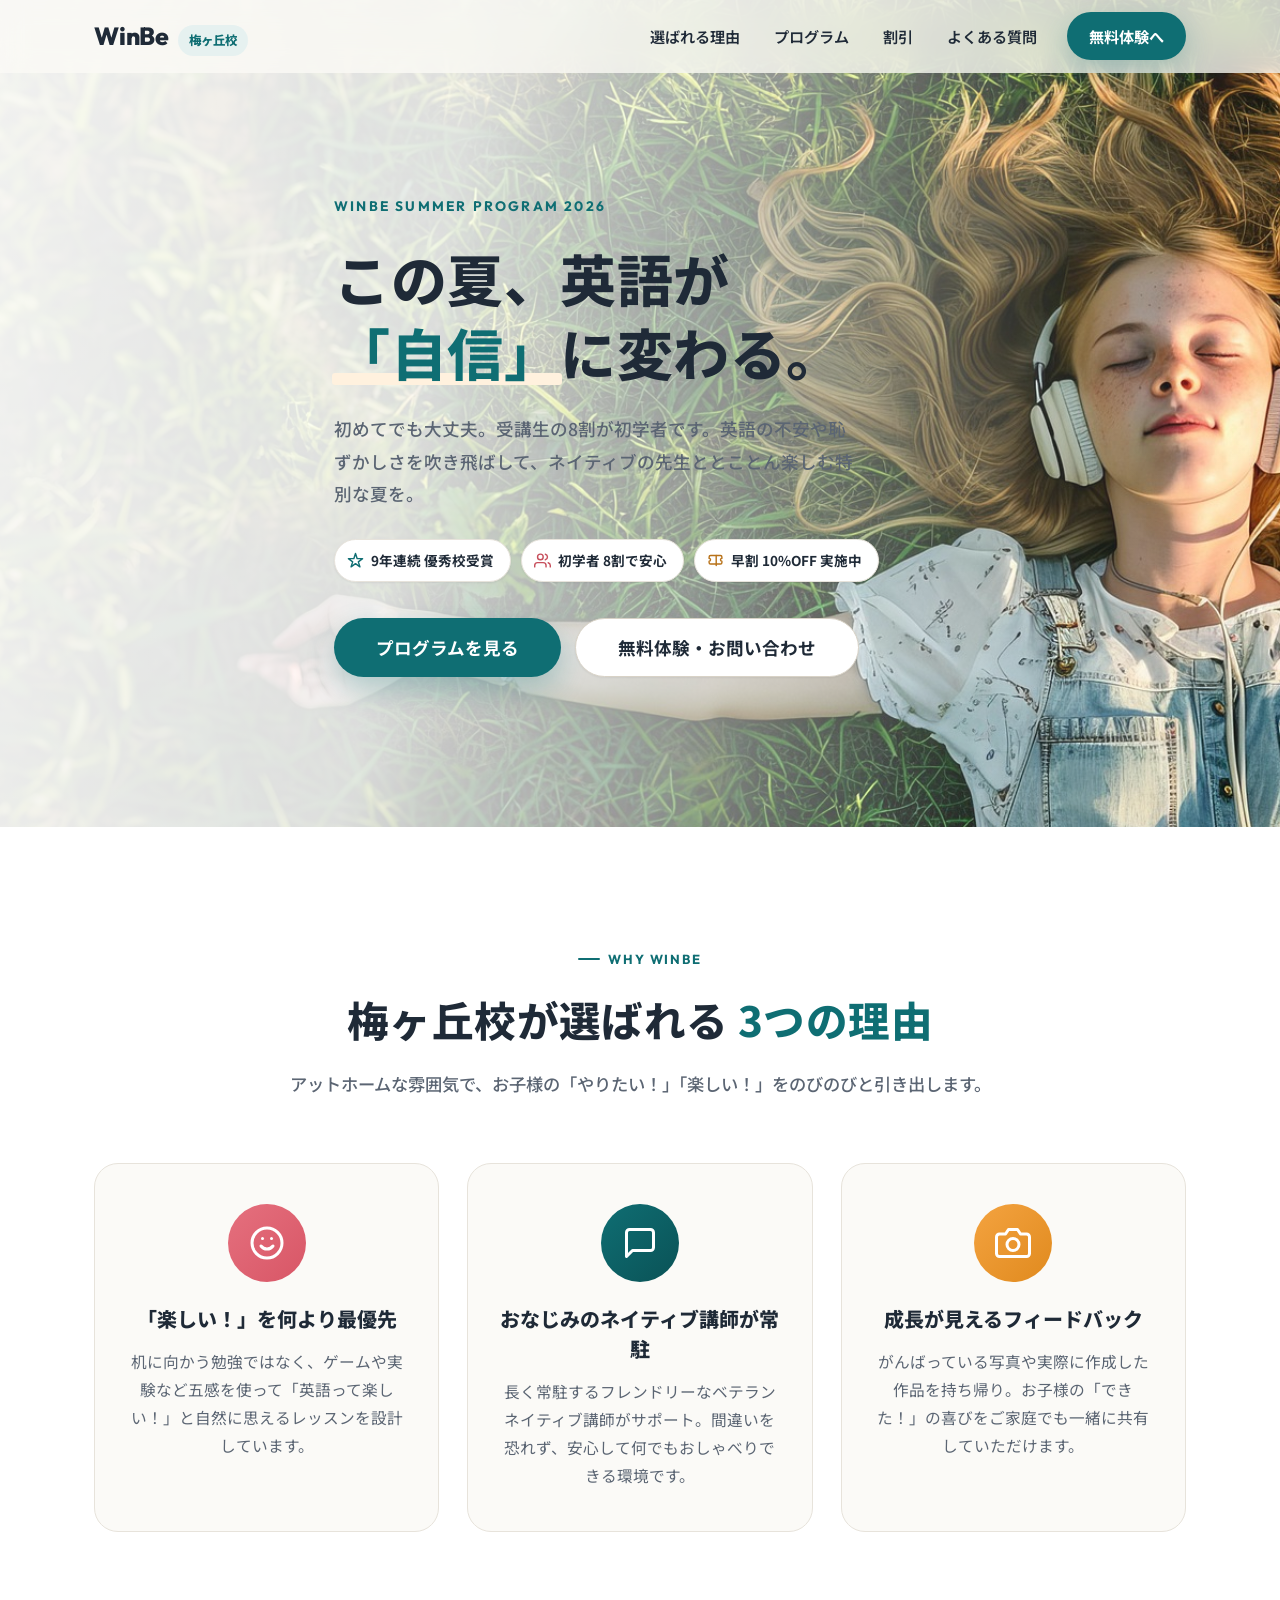
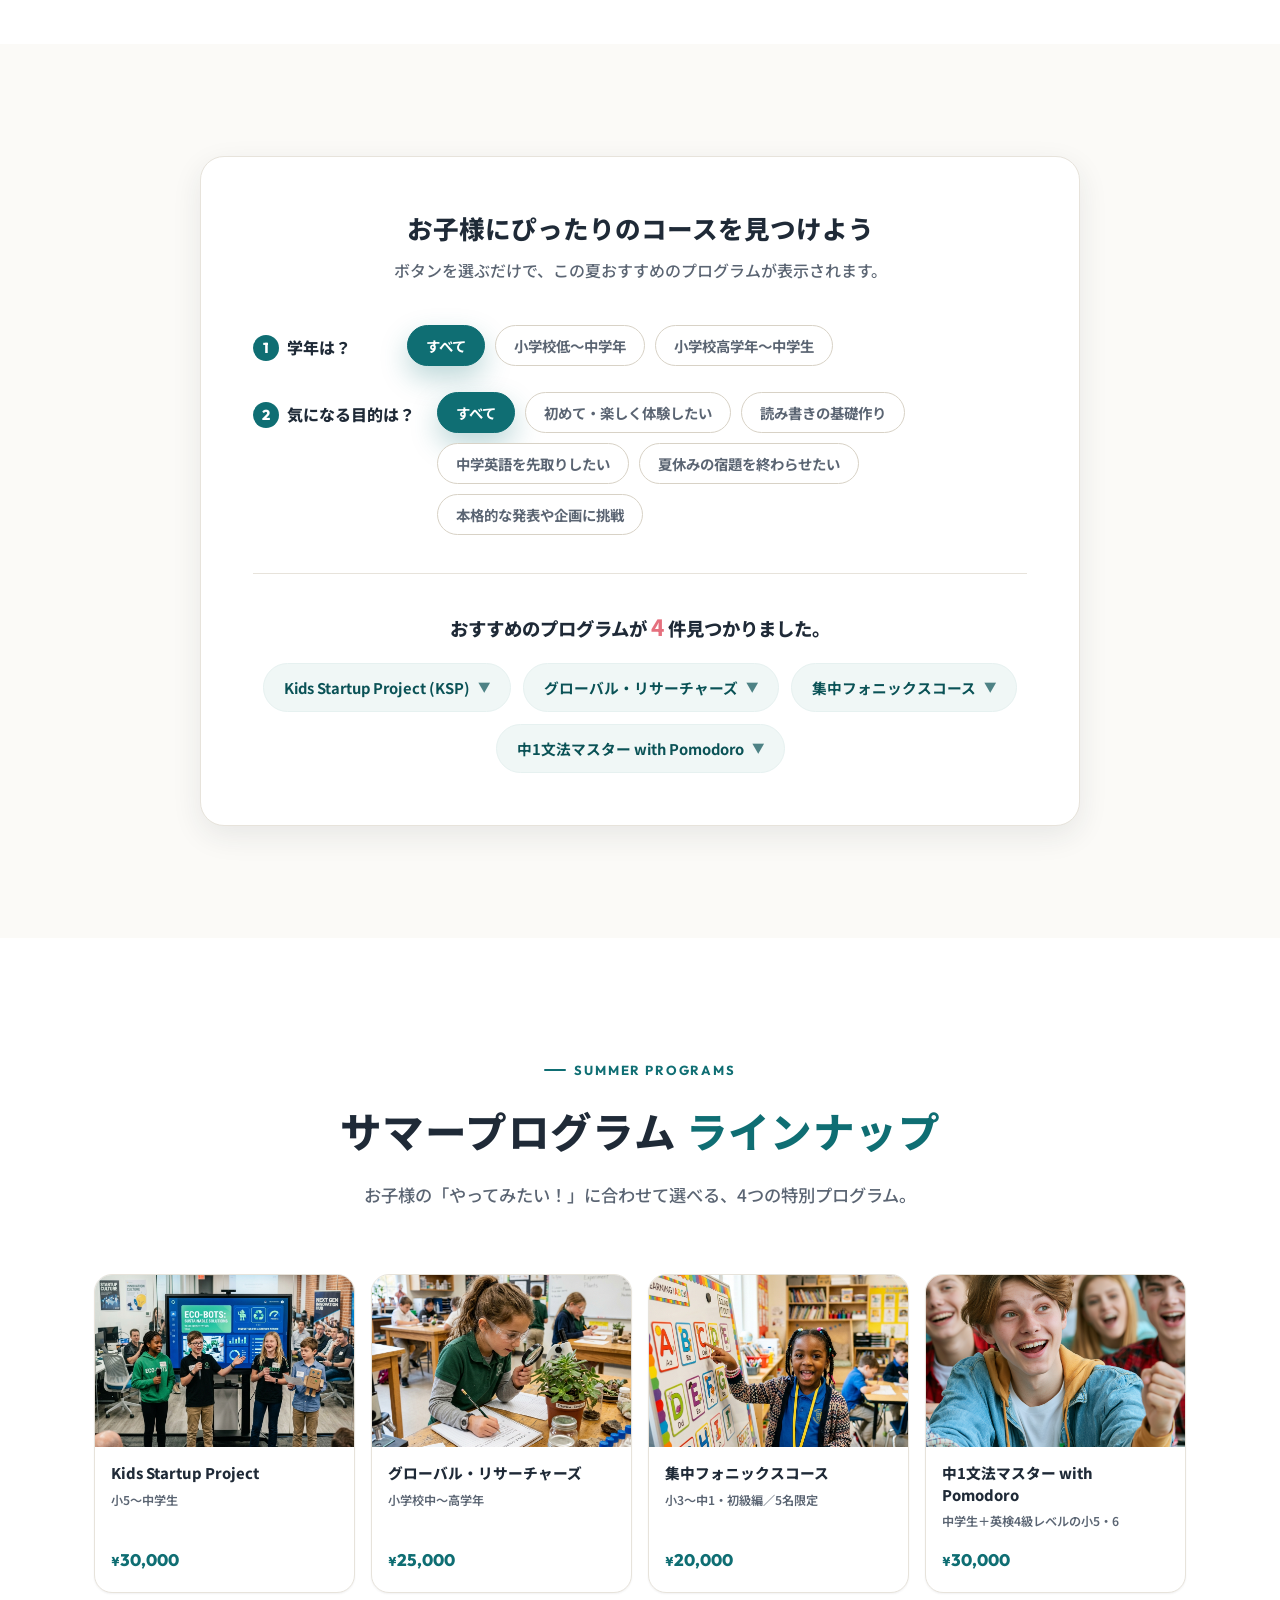
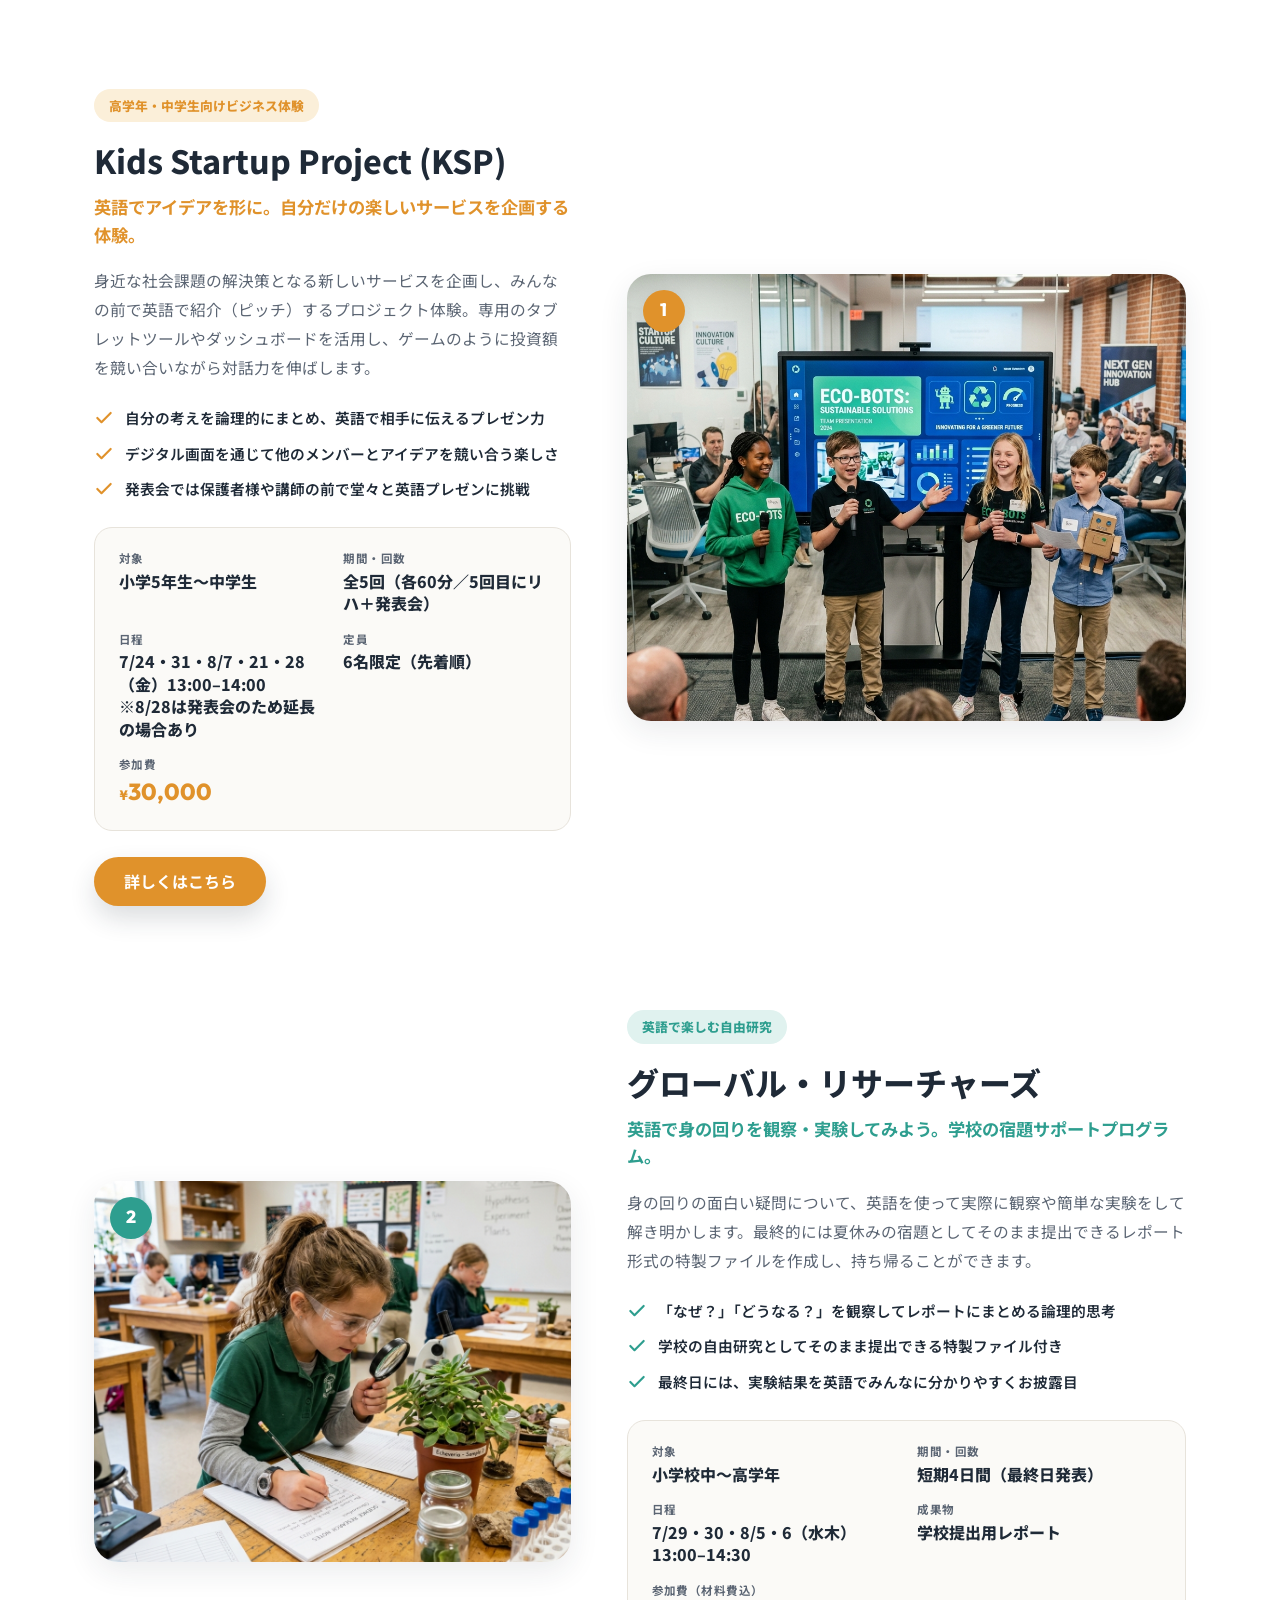
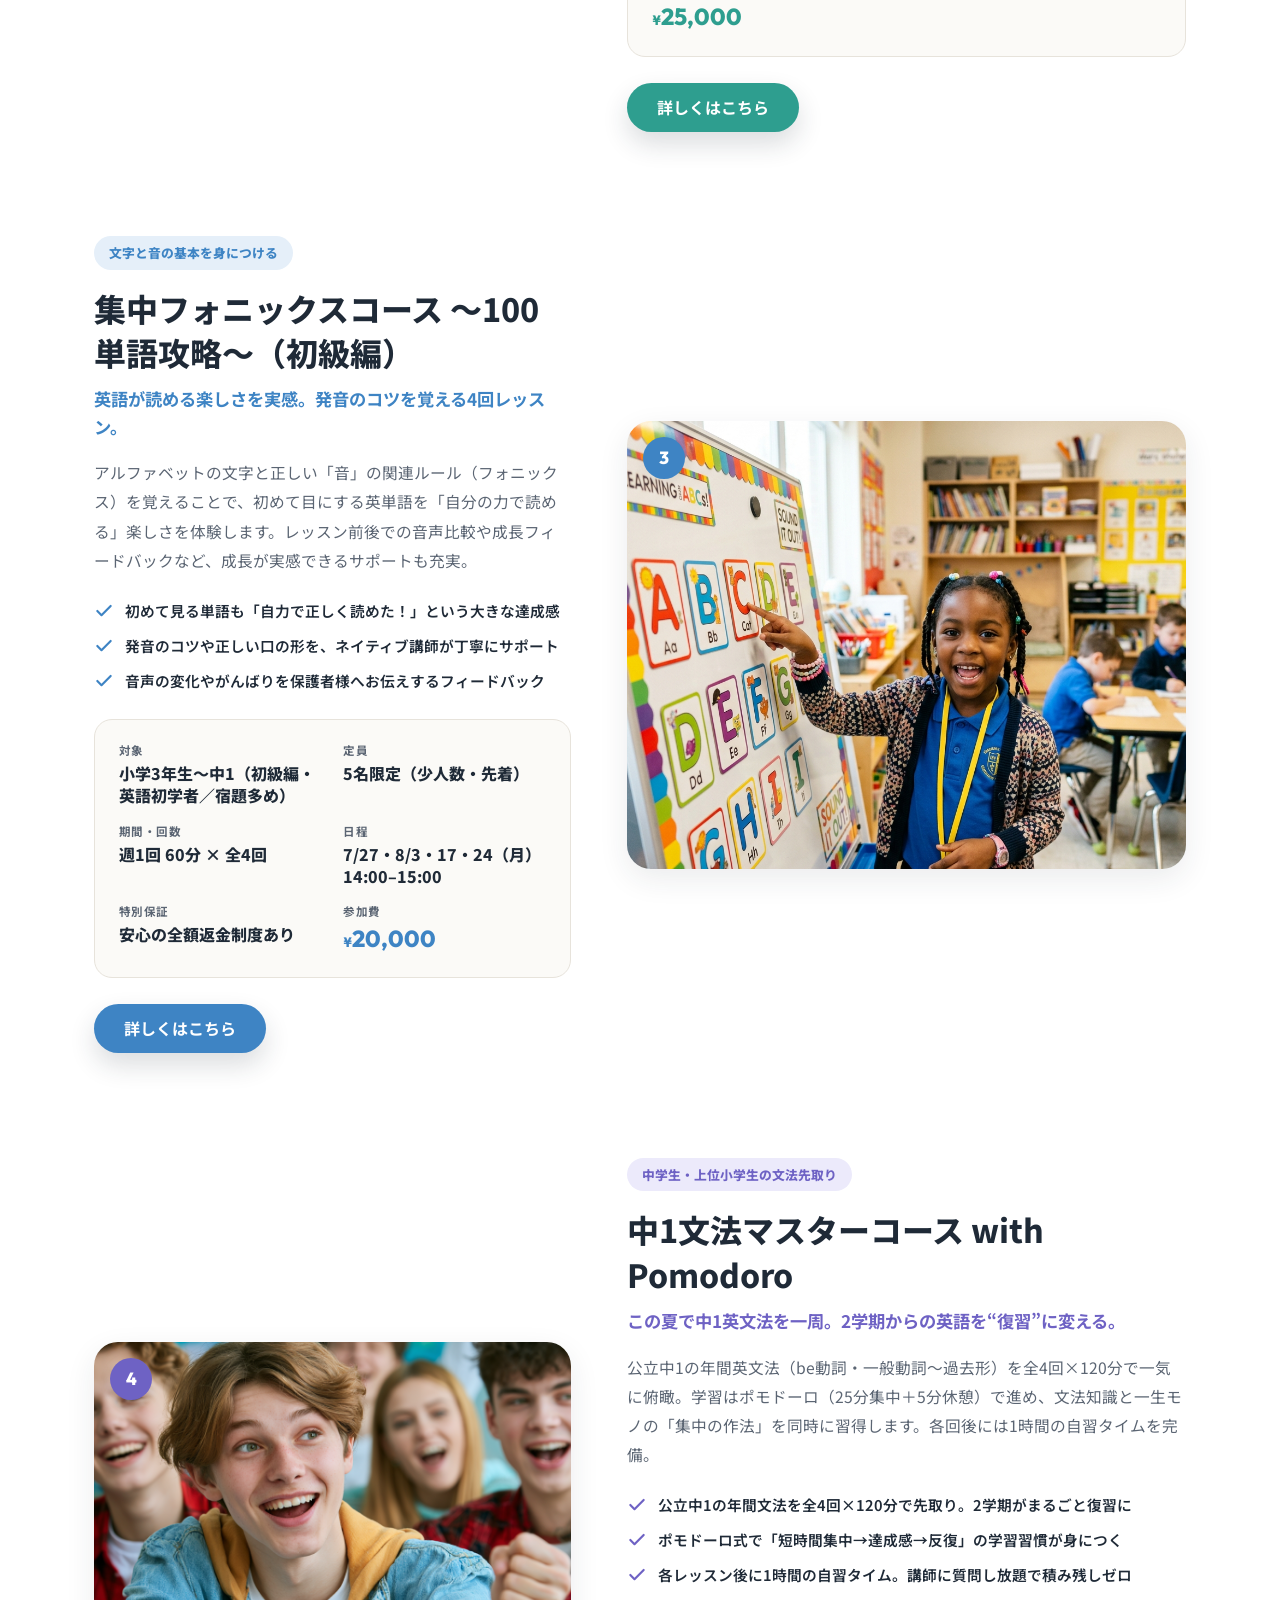
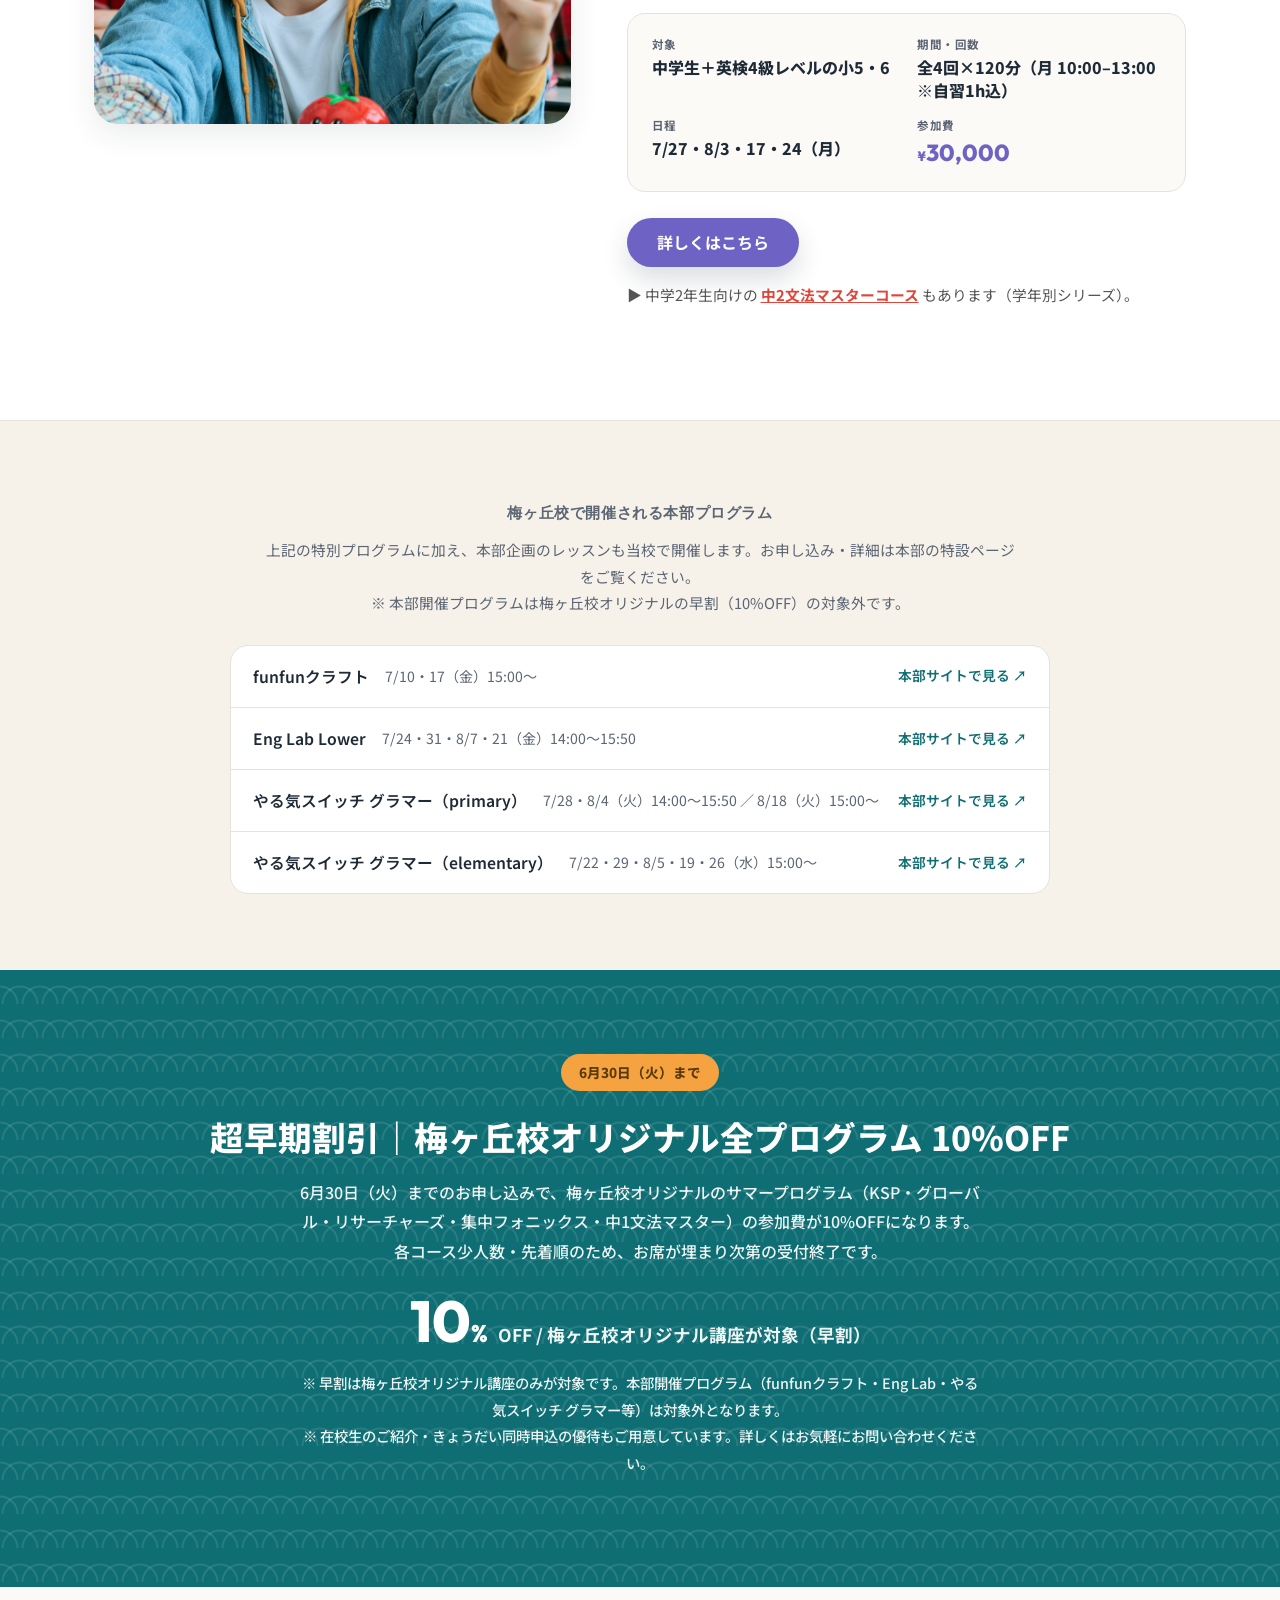
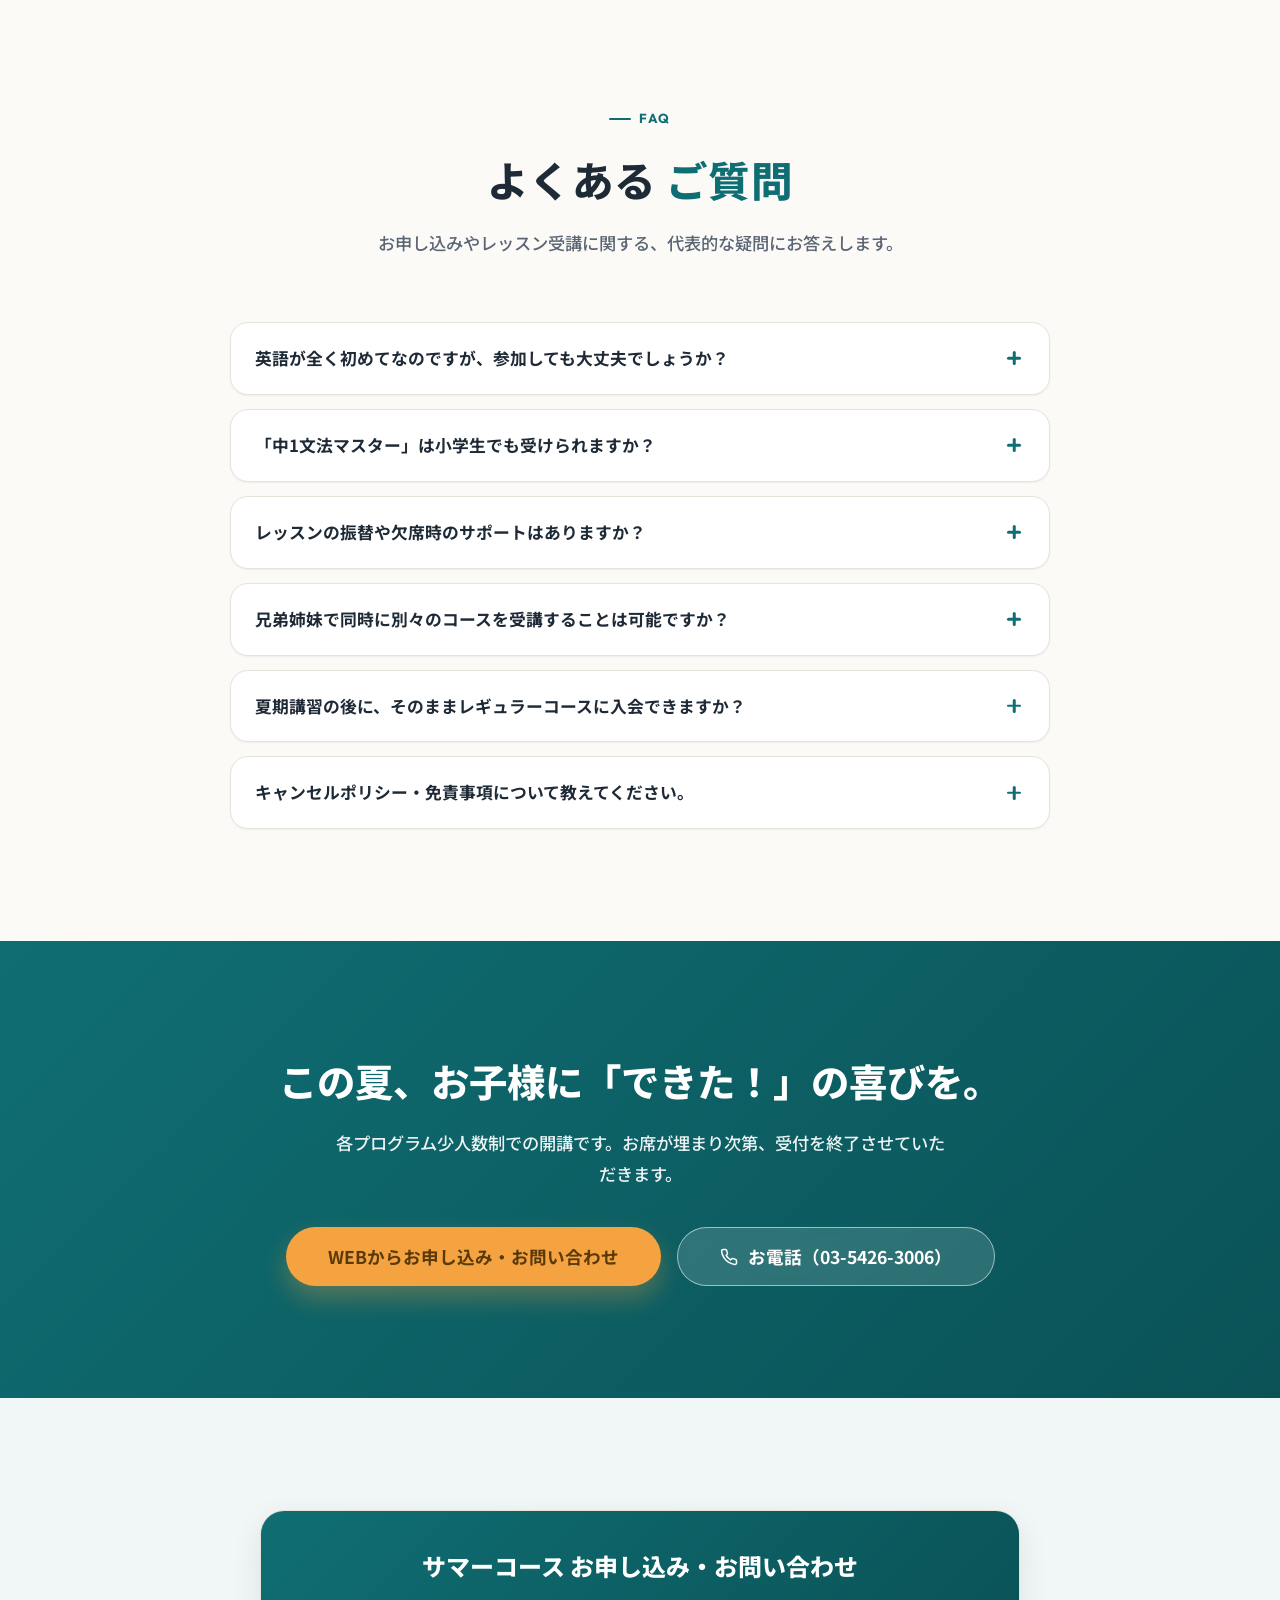
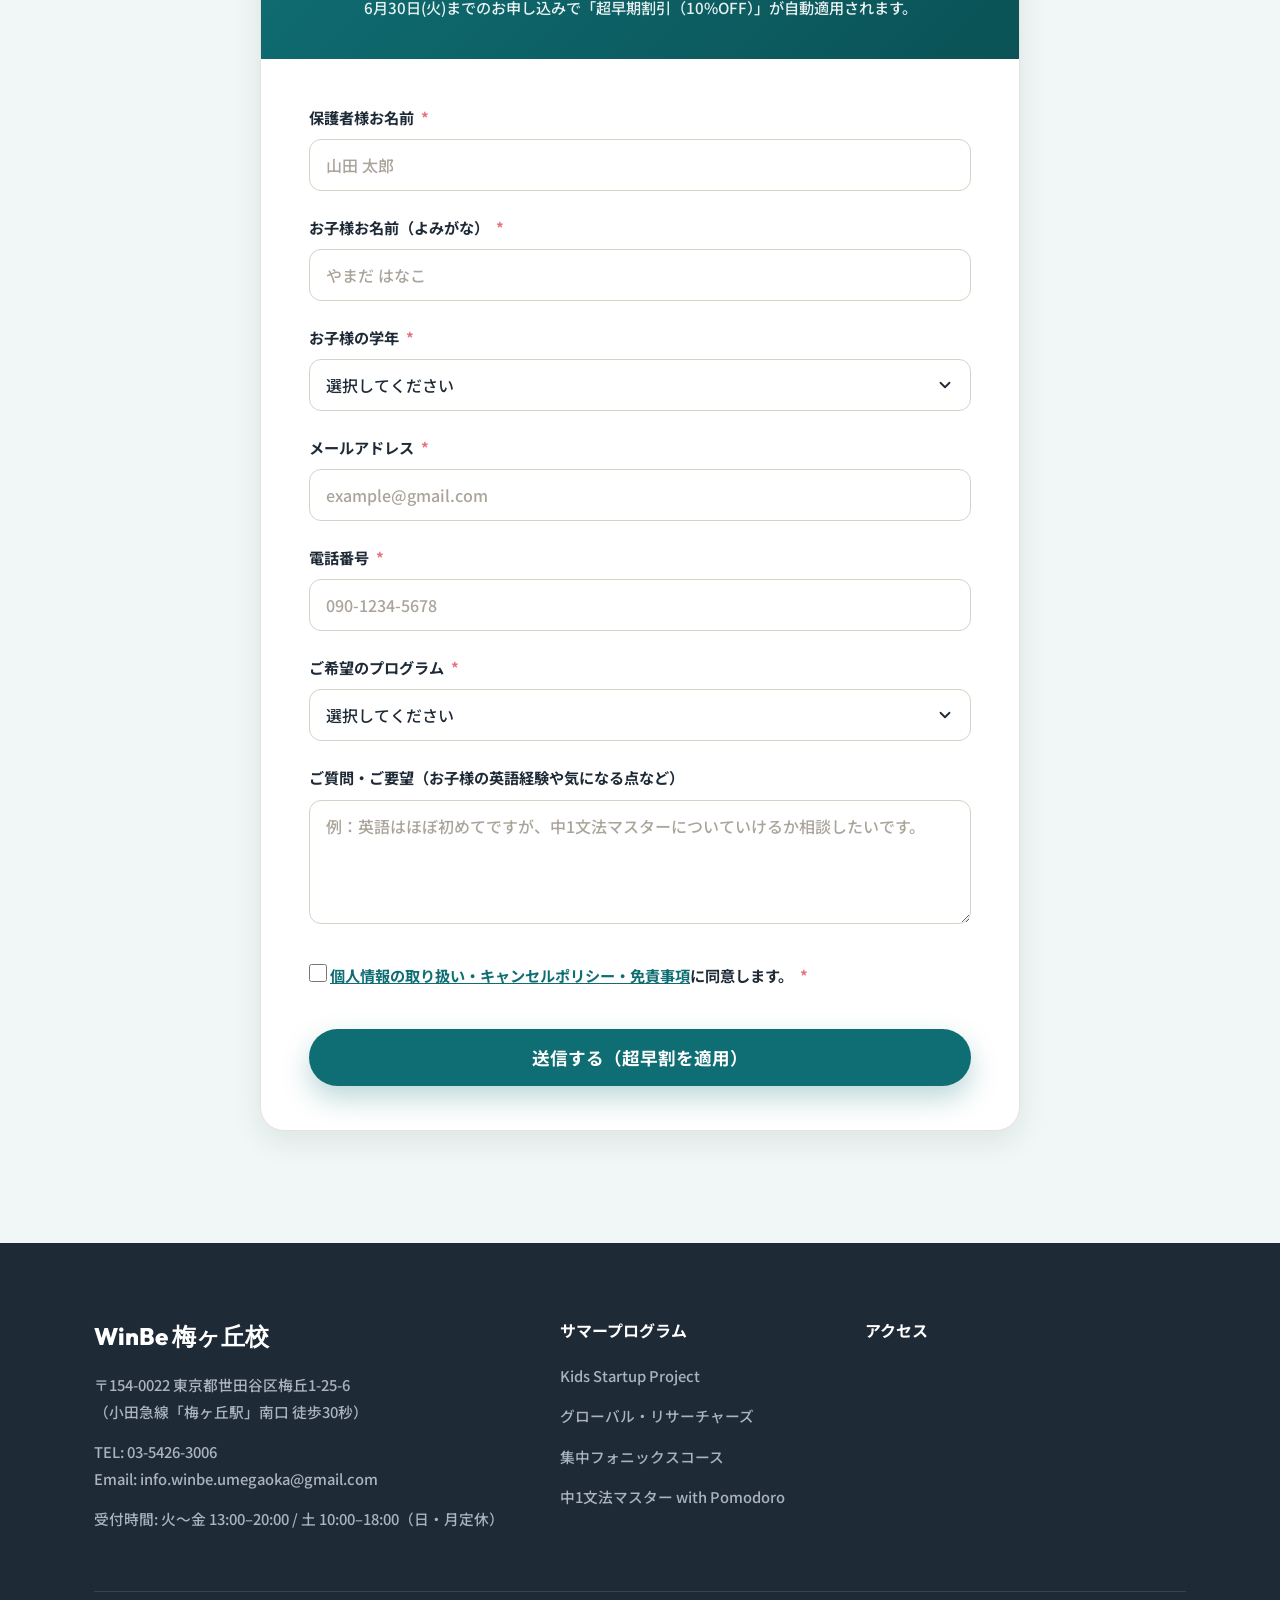
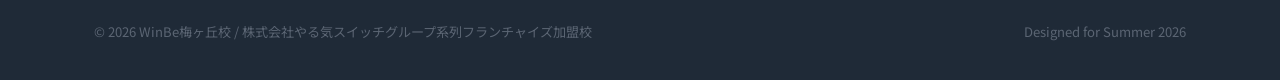
==== commit 926df90b: "選ばれる理由: 廃止したクッキングの文言を除去" ====
--- a/2026-summer-courses/index.html
+++ b/2026-summer-courses/index.html
@@ -106,7 +106,7 @@
                             <svg viewBox="0 0 24 24" fill="none" stroke="currentColor" stroke-width="2" stroke-linecap="round" stroke-linejoin="round"><circle cx="12" cy="12" r="10"/><path d="M8 14s1.5 2 4 2 4-2 4-2"/><line x1="9" y1="9" x2="9.01" y2="9"/><line x1="15" y1="9" x2="15.01" y2="9"/></svg>
                         </span>
                         <h3>「楽しい！」を何より最優先</h3>
-                        <p>机に向かう勉強ではなく、ゲームやクッキング、実験など五感を使って「英語って楽しい！」と自然に思えるレッスンを設計しています。</p>
+                        <p>机に向かう勉強ではなく、ゲームや実験など五感を使って「英語って楽しい！」と自然に思えるレッスンを設計しています。</p>
                     </div>
                     <div class="phi-card reveal">
                         <span class="phi-icon">
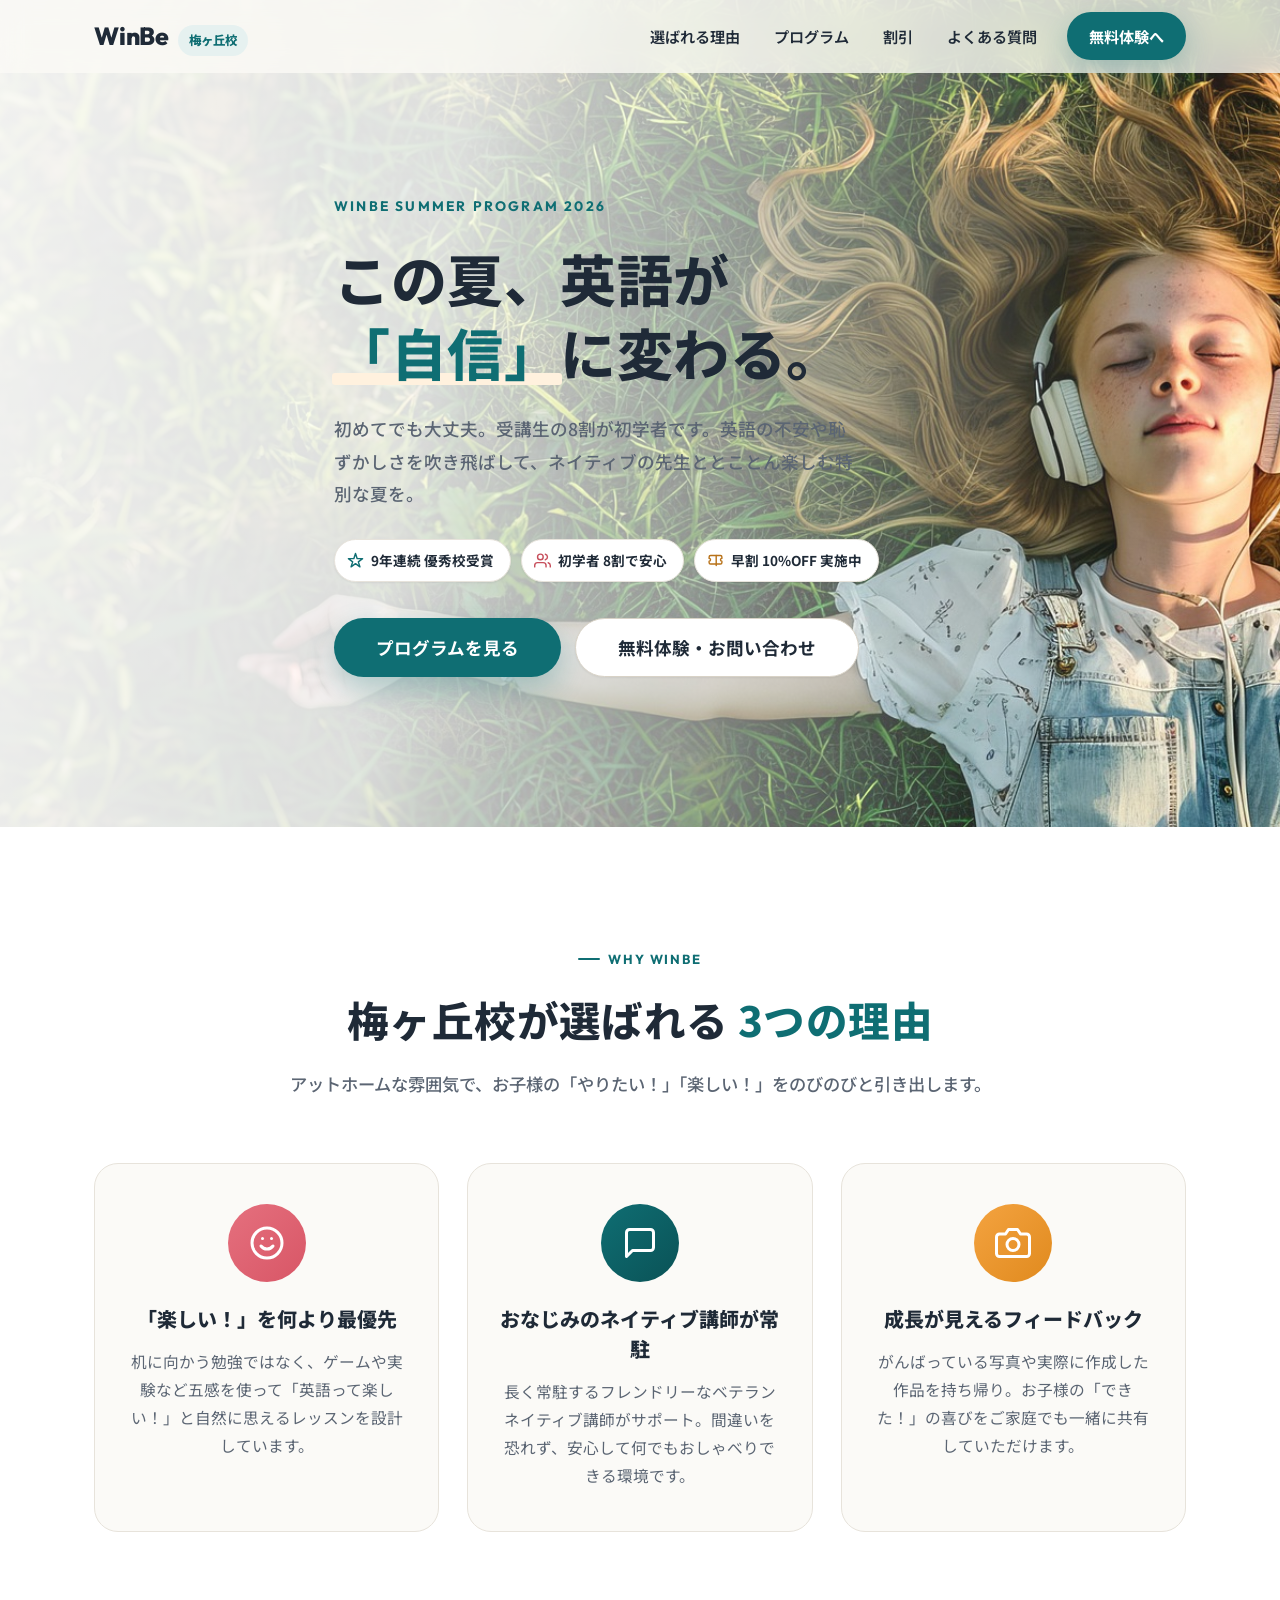
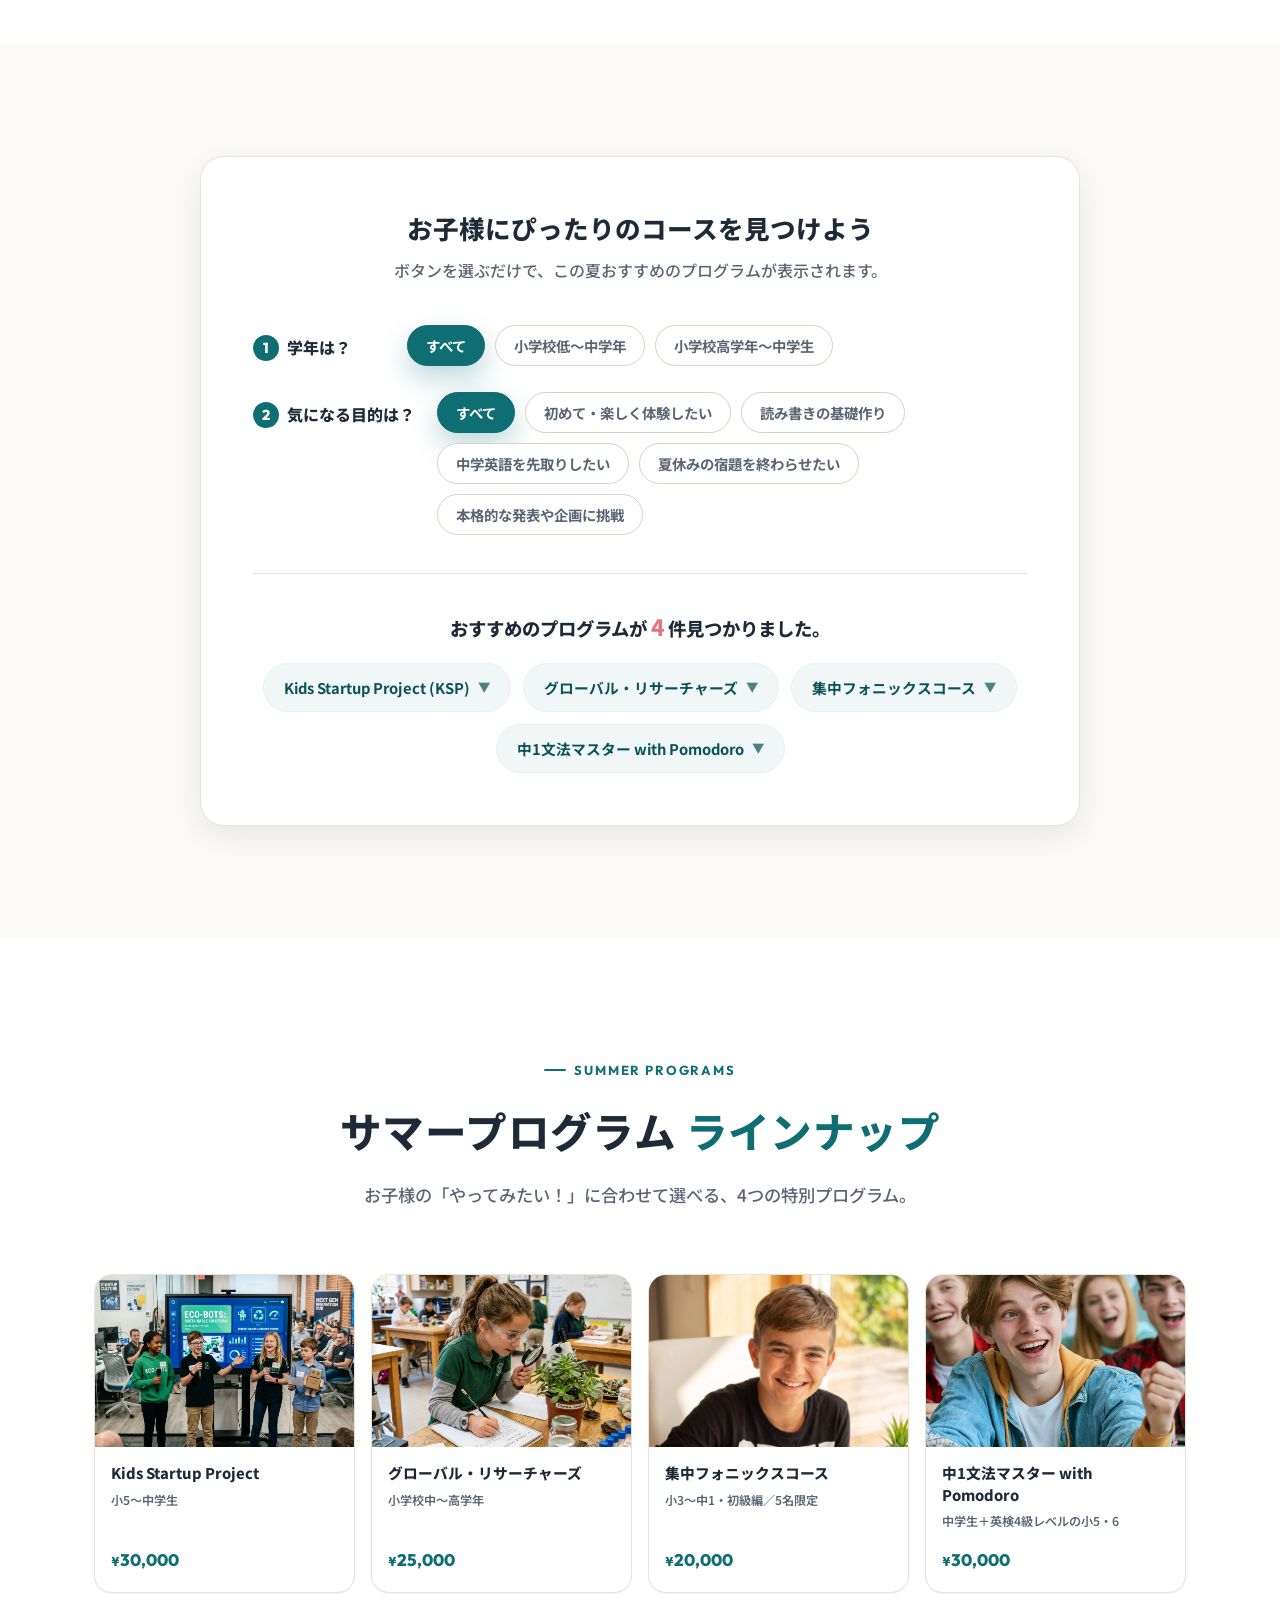
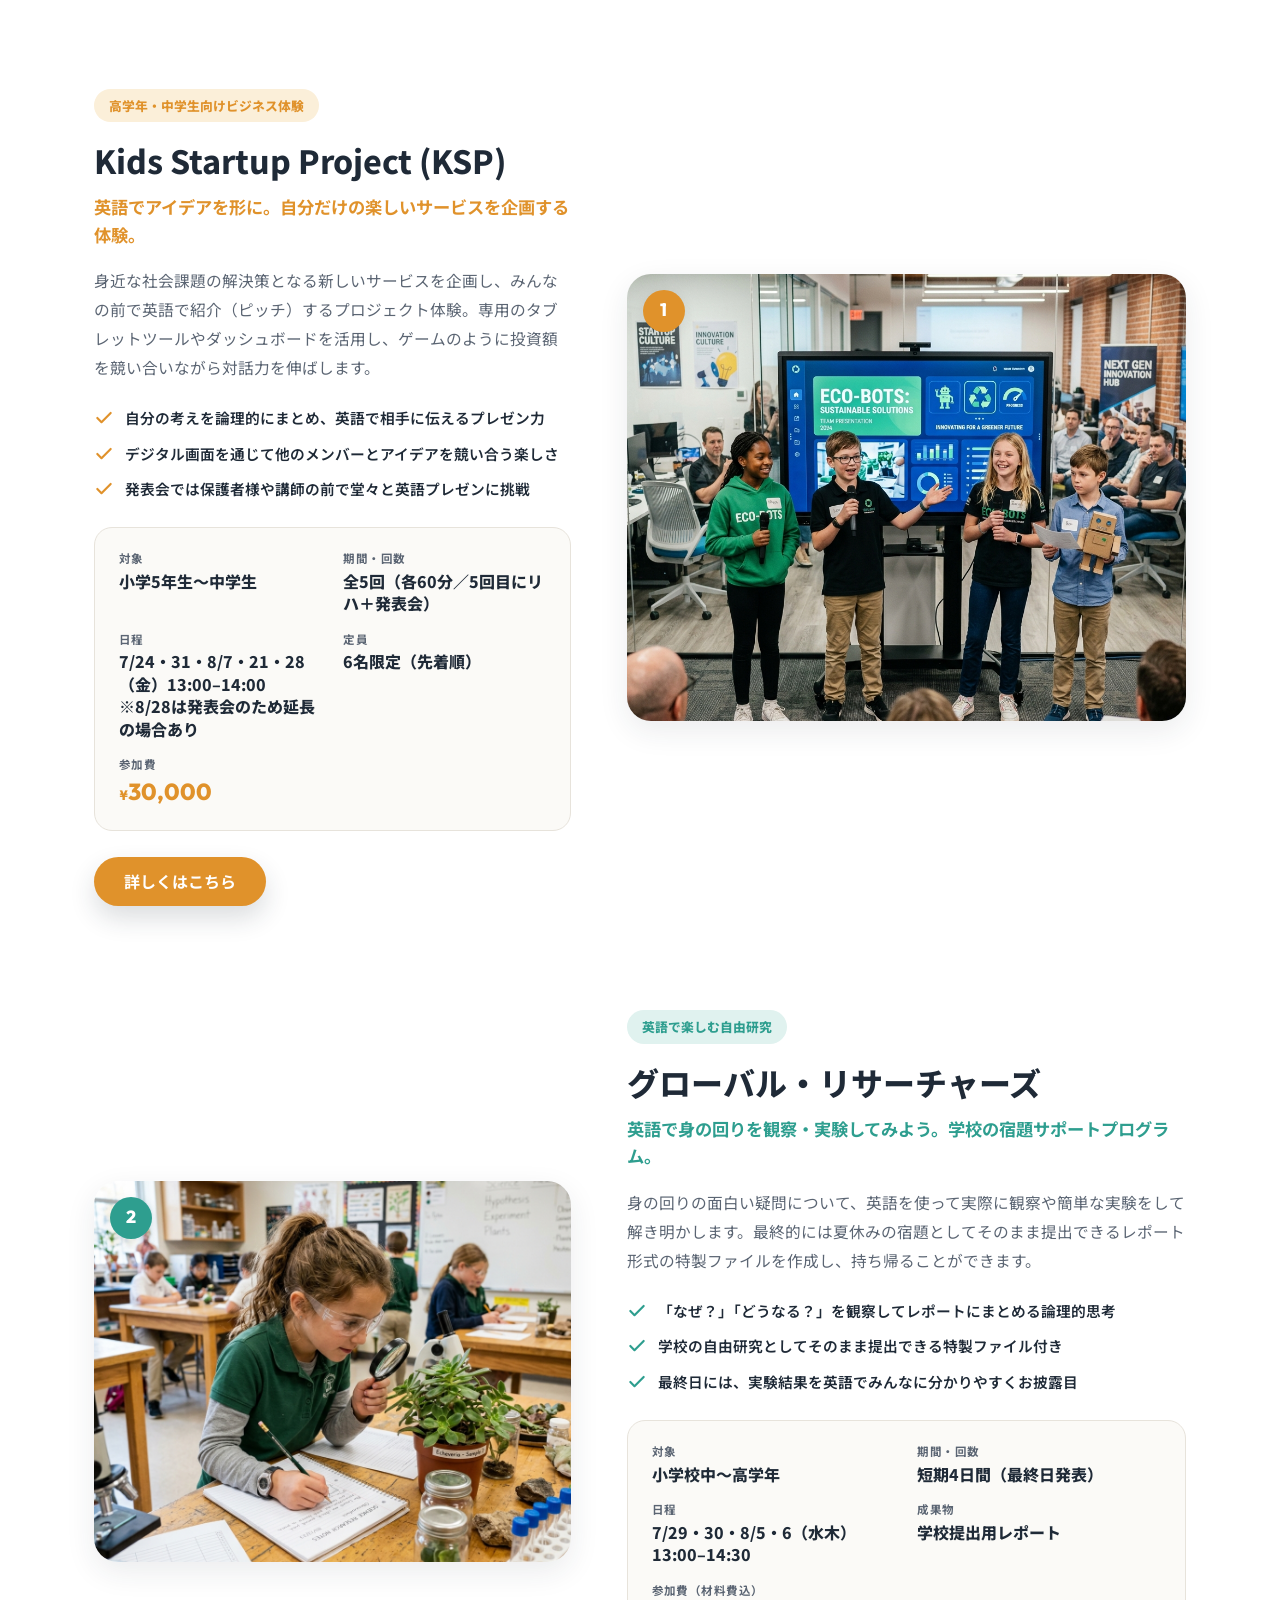
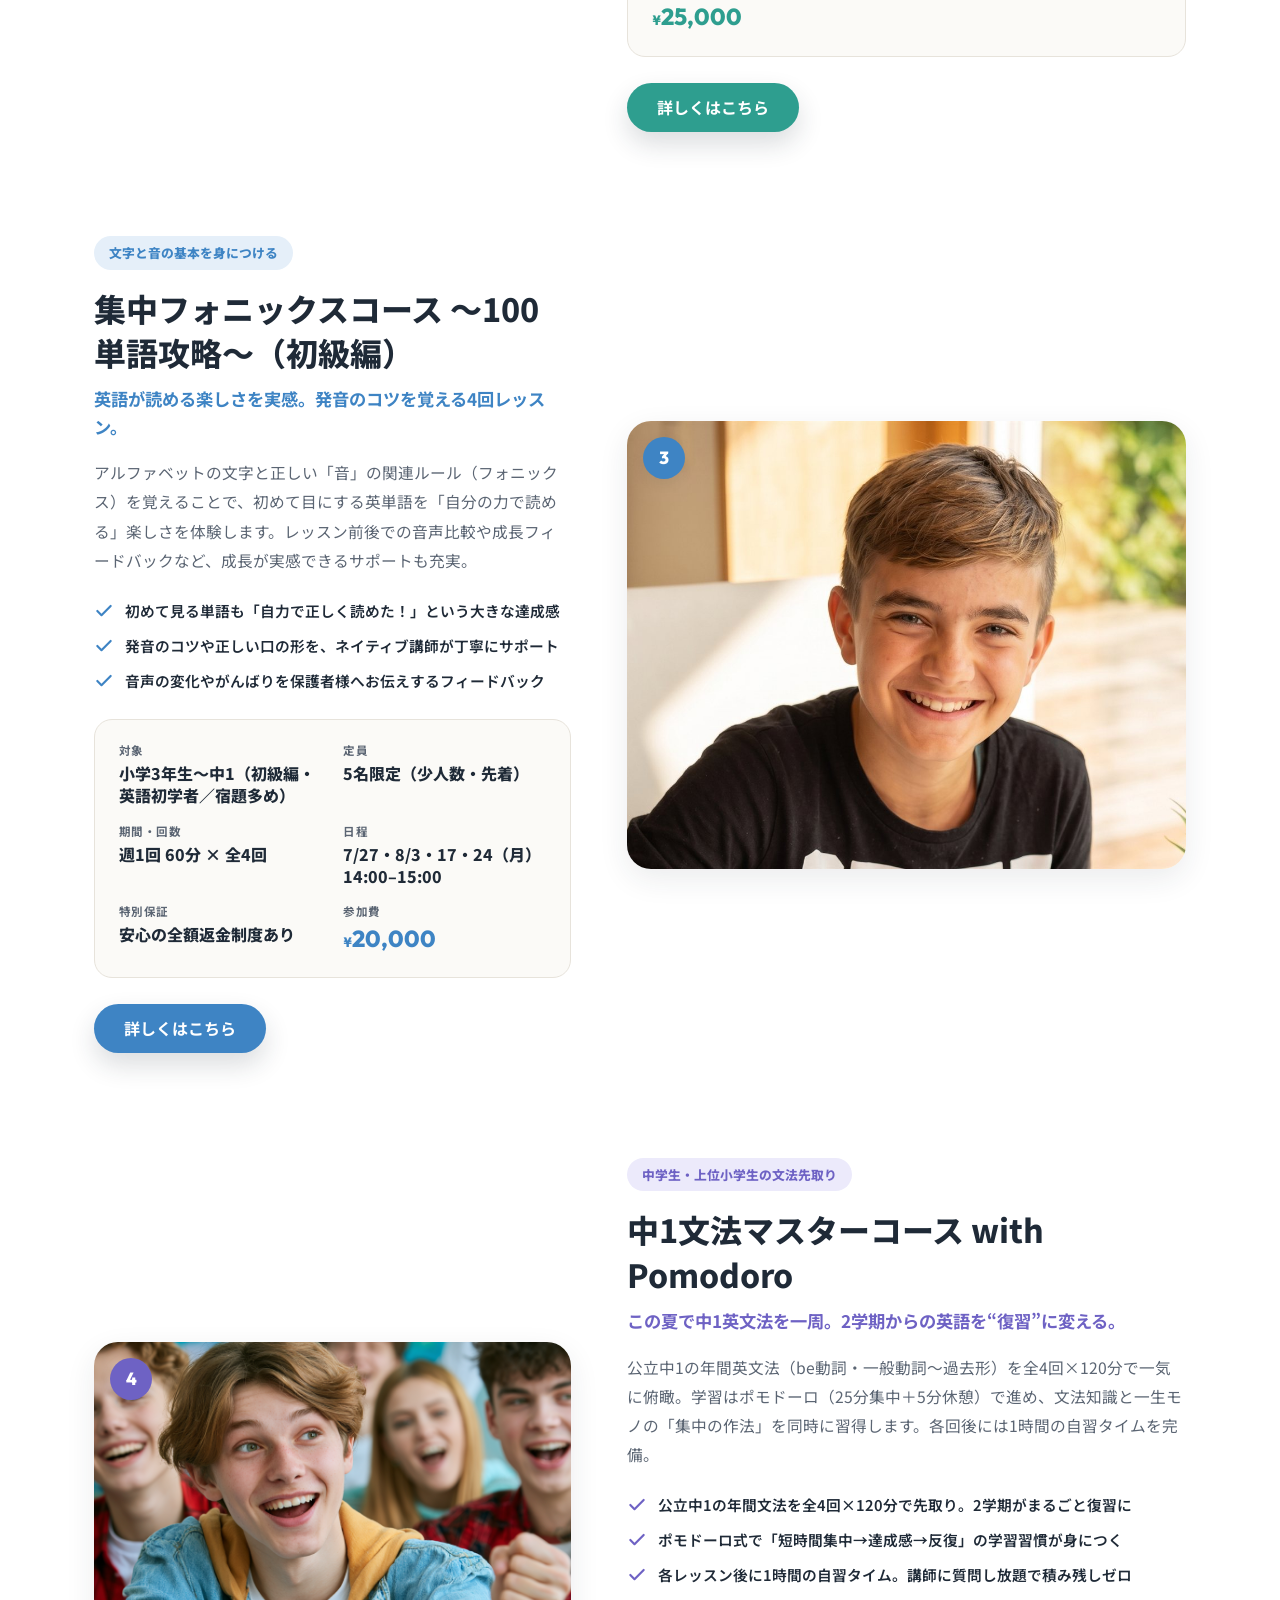
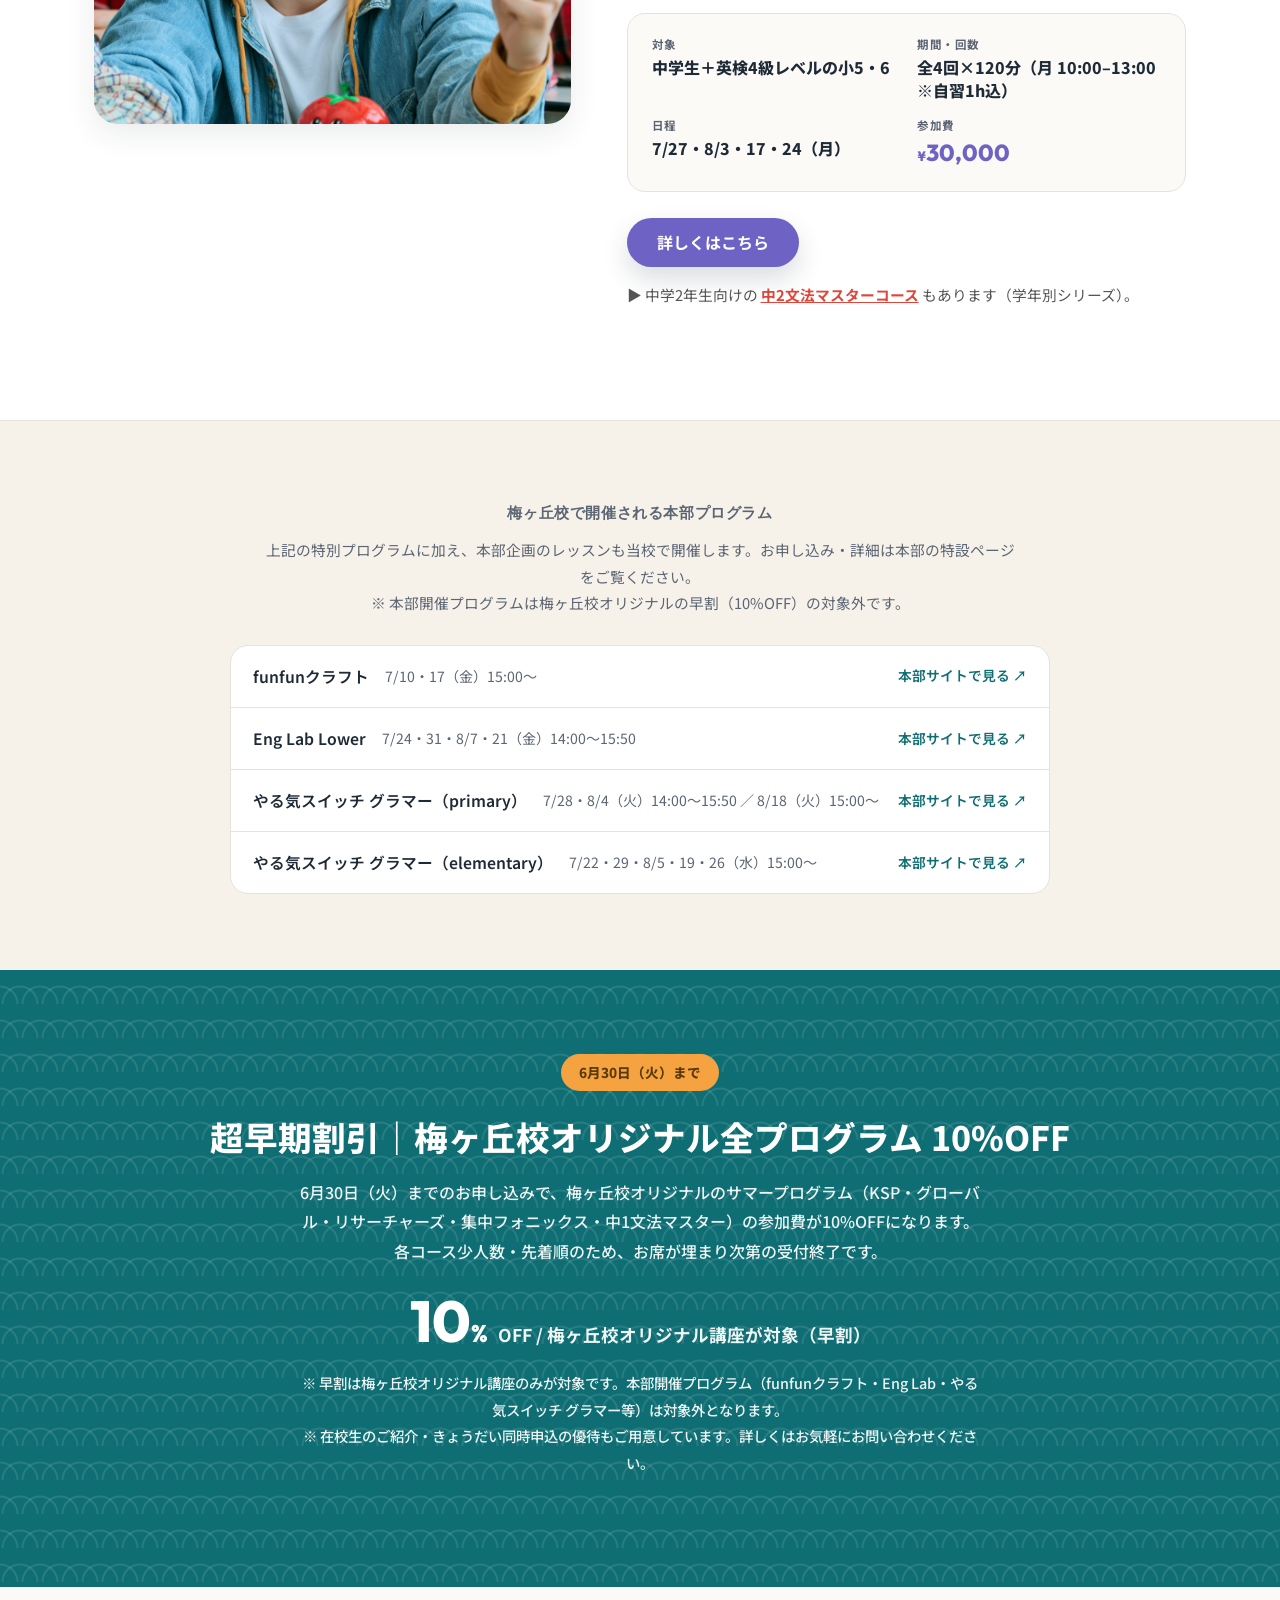
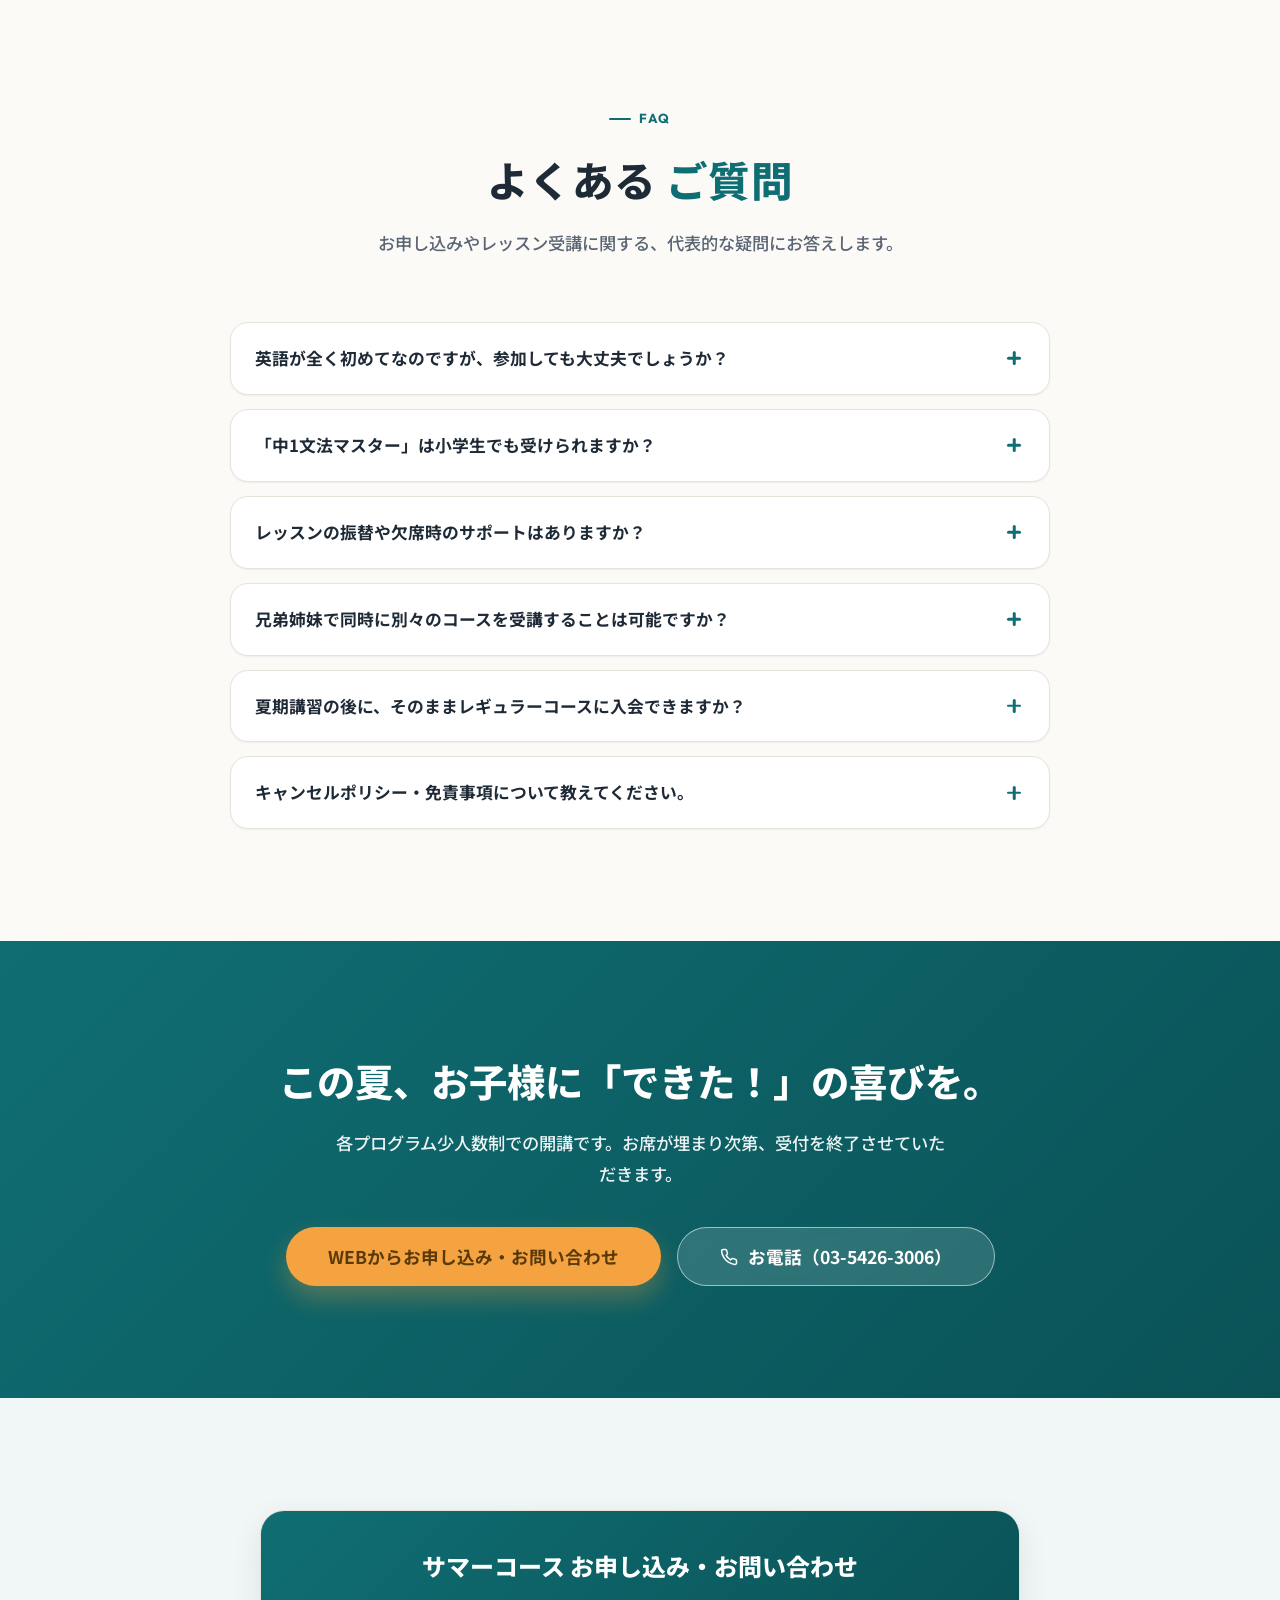
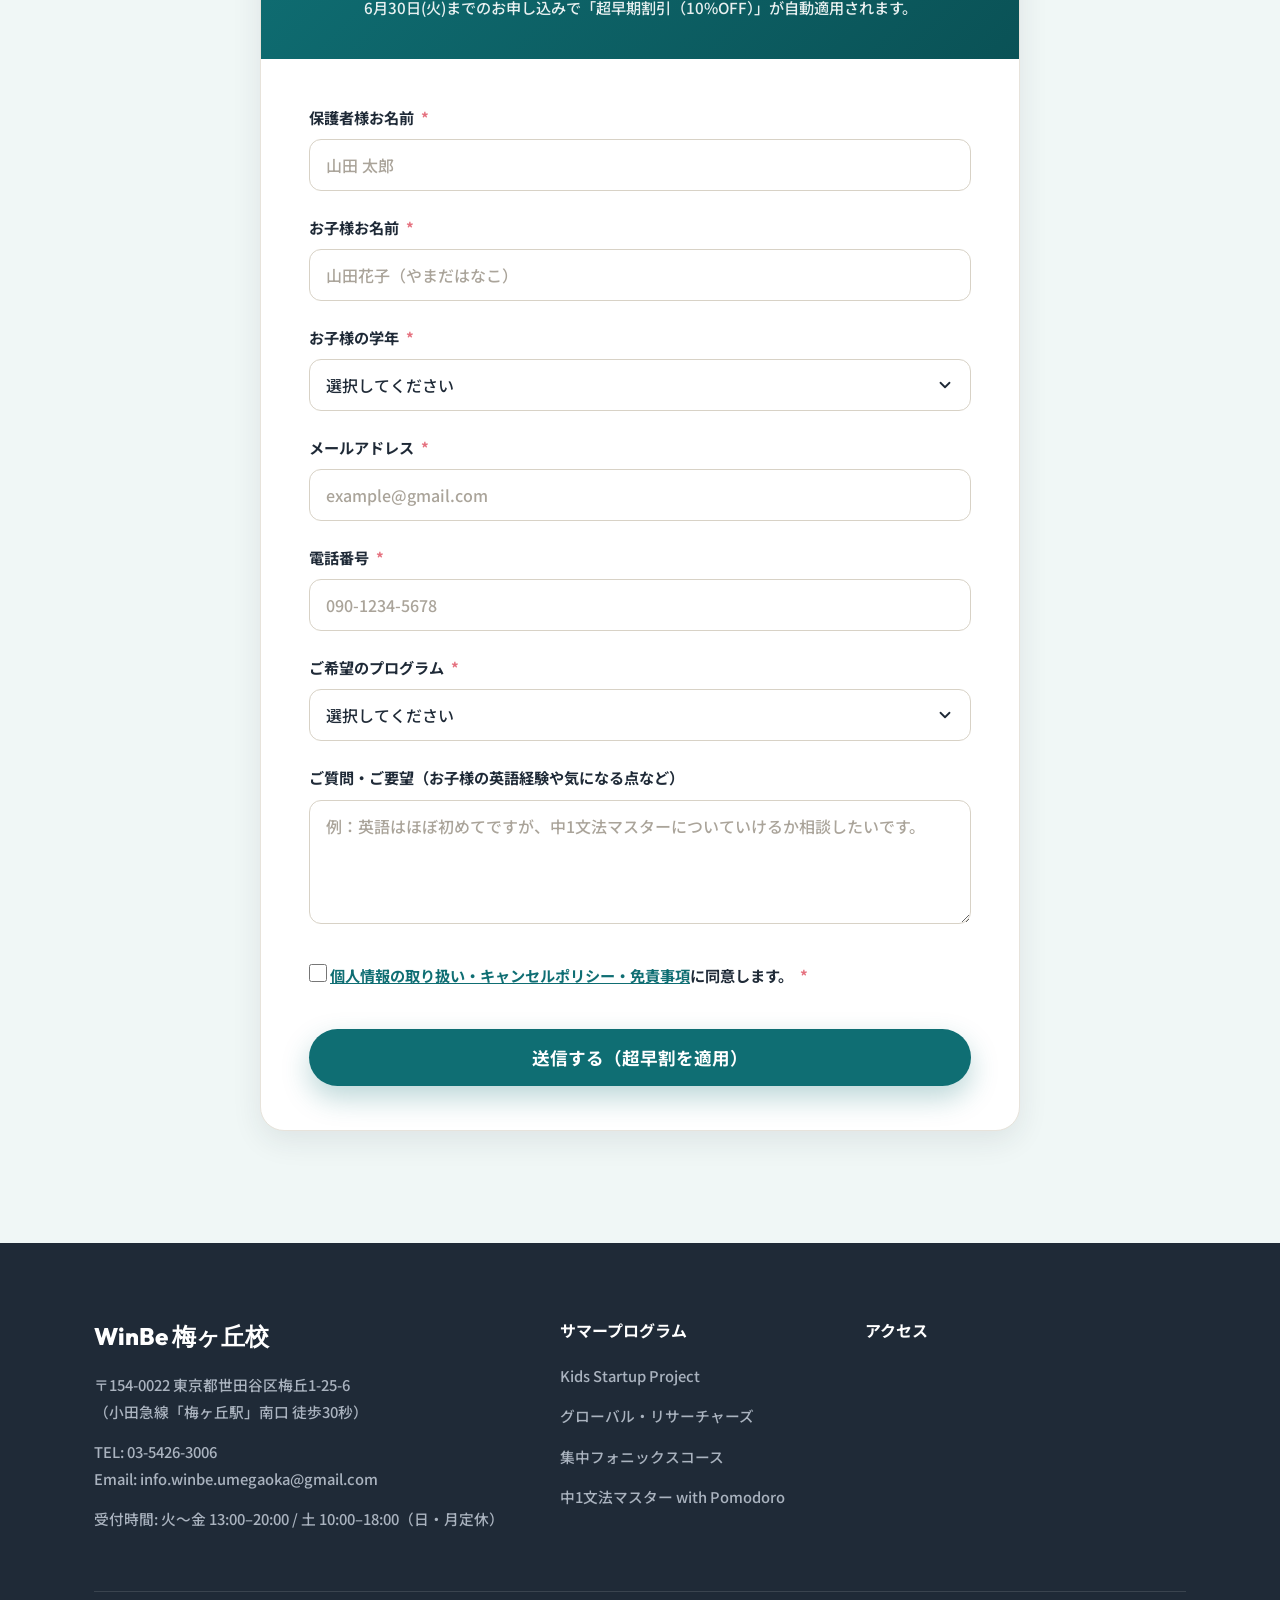
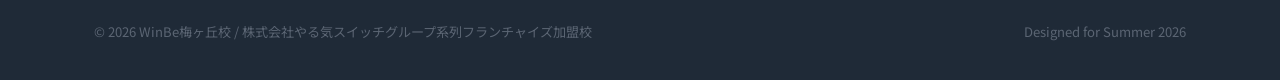
==== commit 8a45b2ee: "フォニックス紹介画像を実写(透かし除去・3:2・JPEG軽量化)に差替 / 申込のお子様名プレースホルダー修正" ====
--- a/2026-summer-courses/index.html
+++ b/2026-summer-courses/index.html
@@ -191,7 +191,7 @@
                         </div>
                     </a>
                     <a href="#course-phonics" class="ov-card">
-                        <div class="ov-img"><img src="images/phonics.png" alt="集中フォニックスコース"></div>
+                        <div class="ov-img"><img src="images/phonics.jpg" alt="集中フォニックスコース"></div>
                         <div class="ov-body">
                             <span class="ov-name">集中フォニックスコース</span>
                             <span class="ov-meta">小3〜中1・初級編／5名限定</span>
@@ -268,7 +268,7 @@
                 <article class="course-item phonics reverse reveal" id="course-phonics">
                     <div class="course-media">
                         <span class="course-no">3</span>
-                        <img src="images/phonics.png" alt="Intensive Phonics Course">
+                        <img src="images/phonics.jpg" alt="Intensive Phonics Course">
                     </div>
                     <div class="course-body">
                         <span class="course-tag">文字と音の基本を身につける</span>
@@ -440,8 +440,8 @@
                                 <input type="text" id="parent-name" name="parent-name" class="form-control" placeholder="山田 太郎" required>
                             </div>
                             <div class="form-group">
-                                <label for="child-name">お子様お名前（よみがな） <span class="required">*</span></label>
-                                <input type="text" id="child-name" name="child-name" class="form-control" placeholder="やまだ はなこ" required>
+                                <label for="child-name">お子様お名前 <span class="required">*</span></label>
+                                <input type="text" id="child-name" name="child-name" class="form-control" placeholder="山田花子（やまだはなこ）" required>
                             </div>
                             <div class="form-group">
                                 <label for="child-grade">お子様の学年 <span class="required">*</span></label>
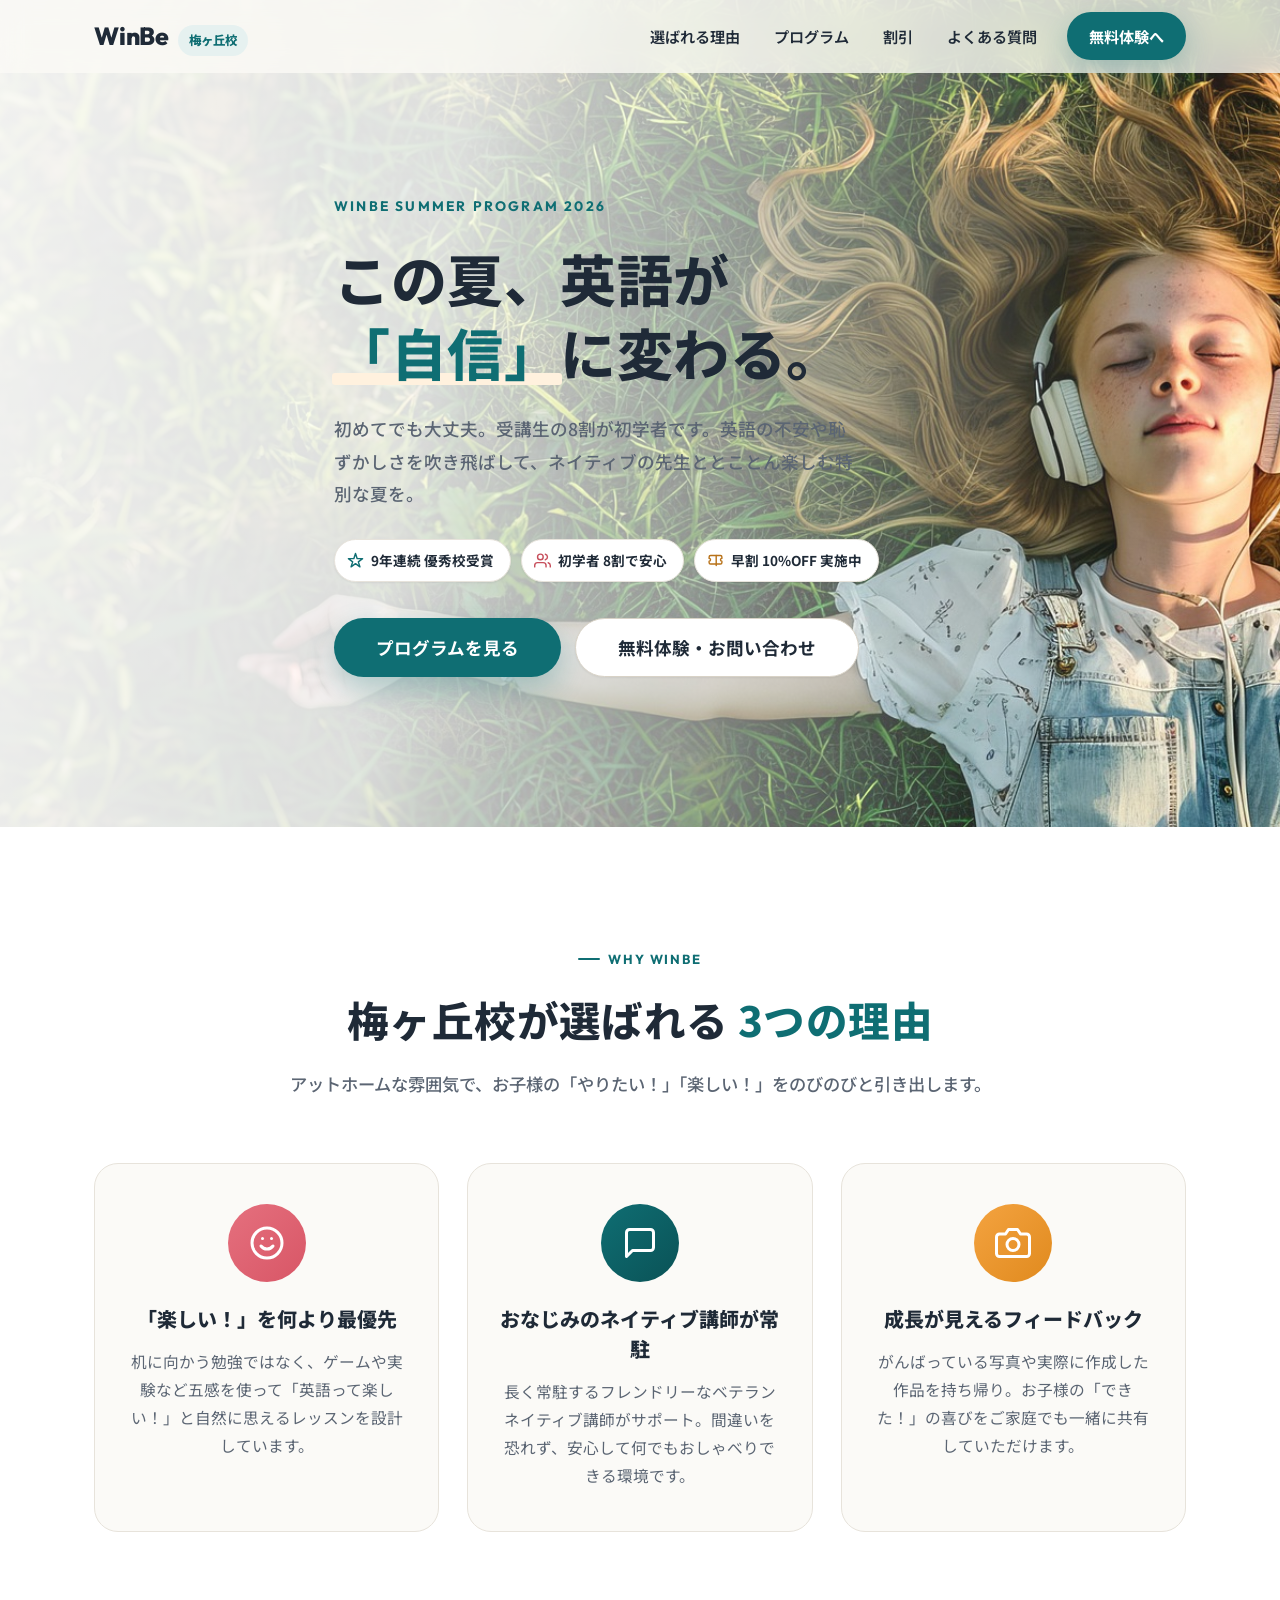
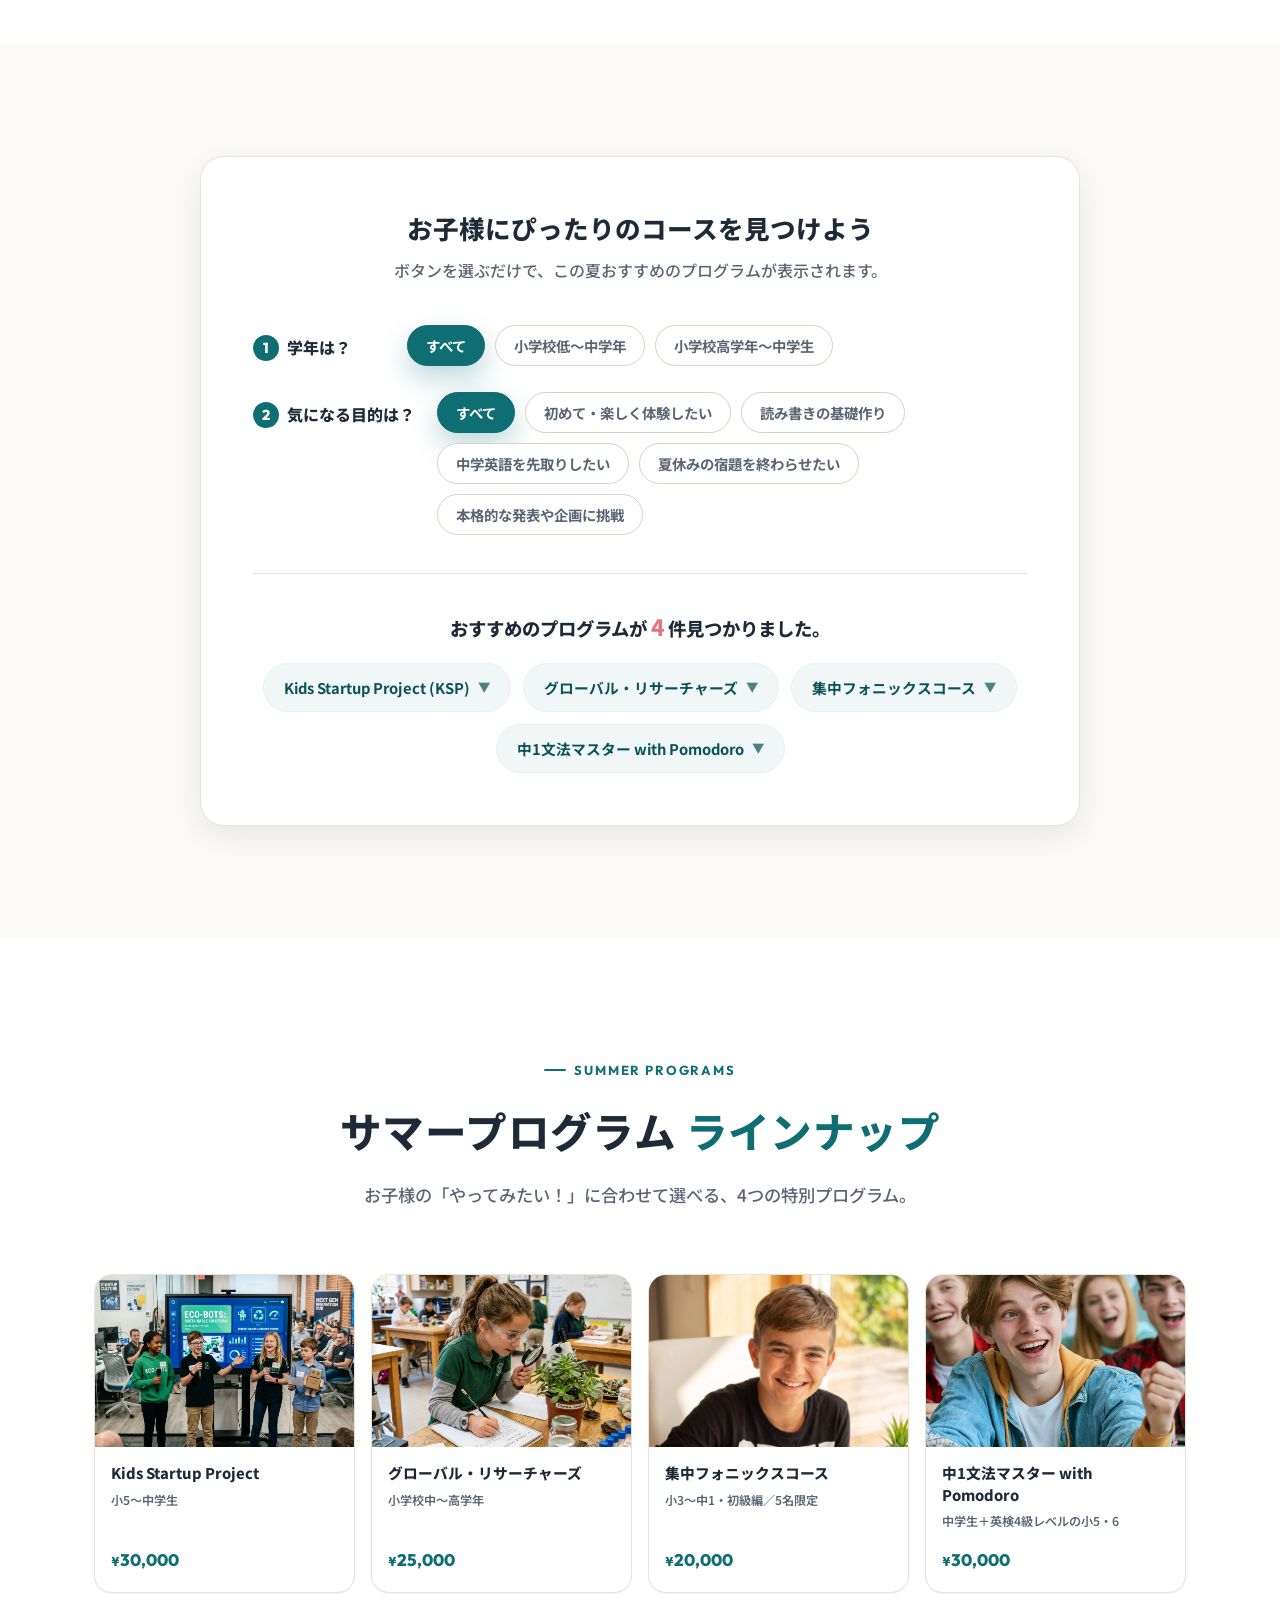
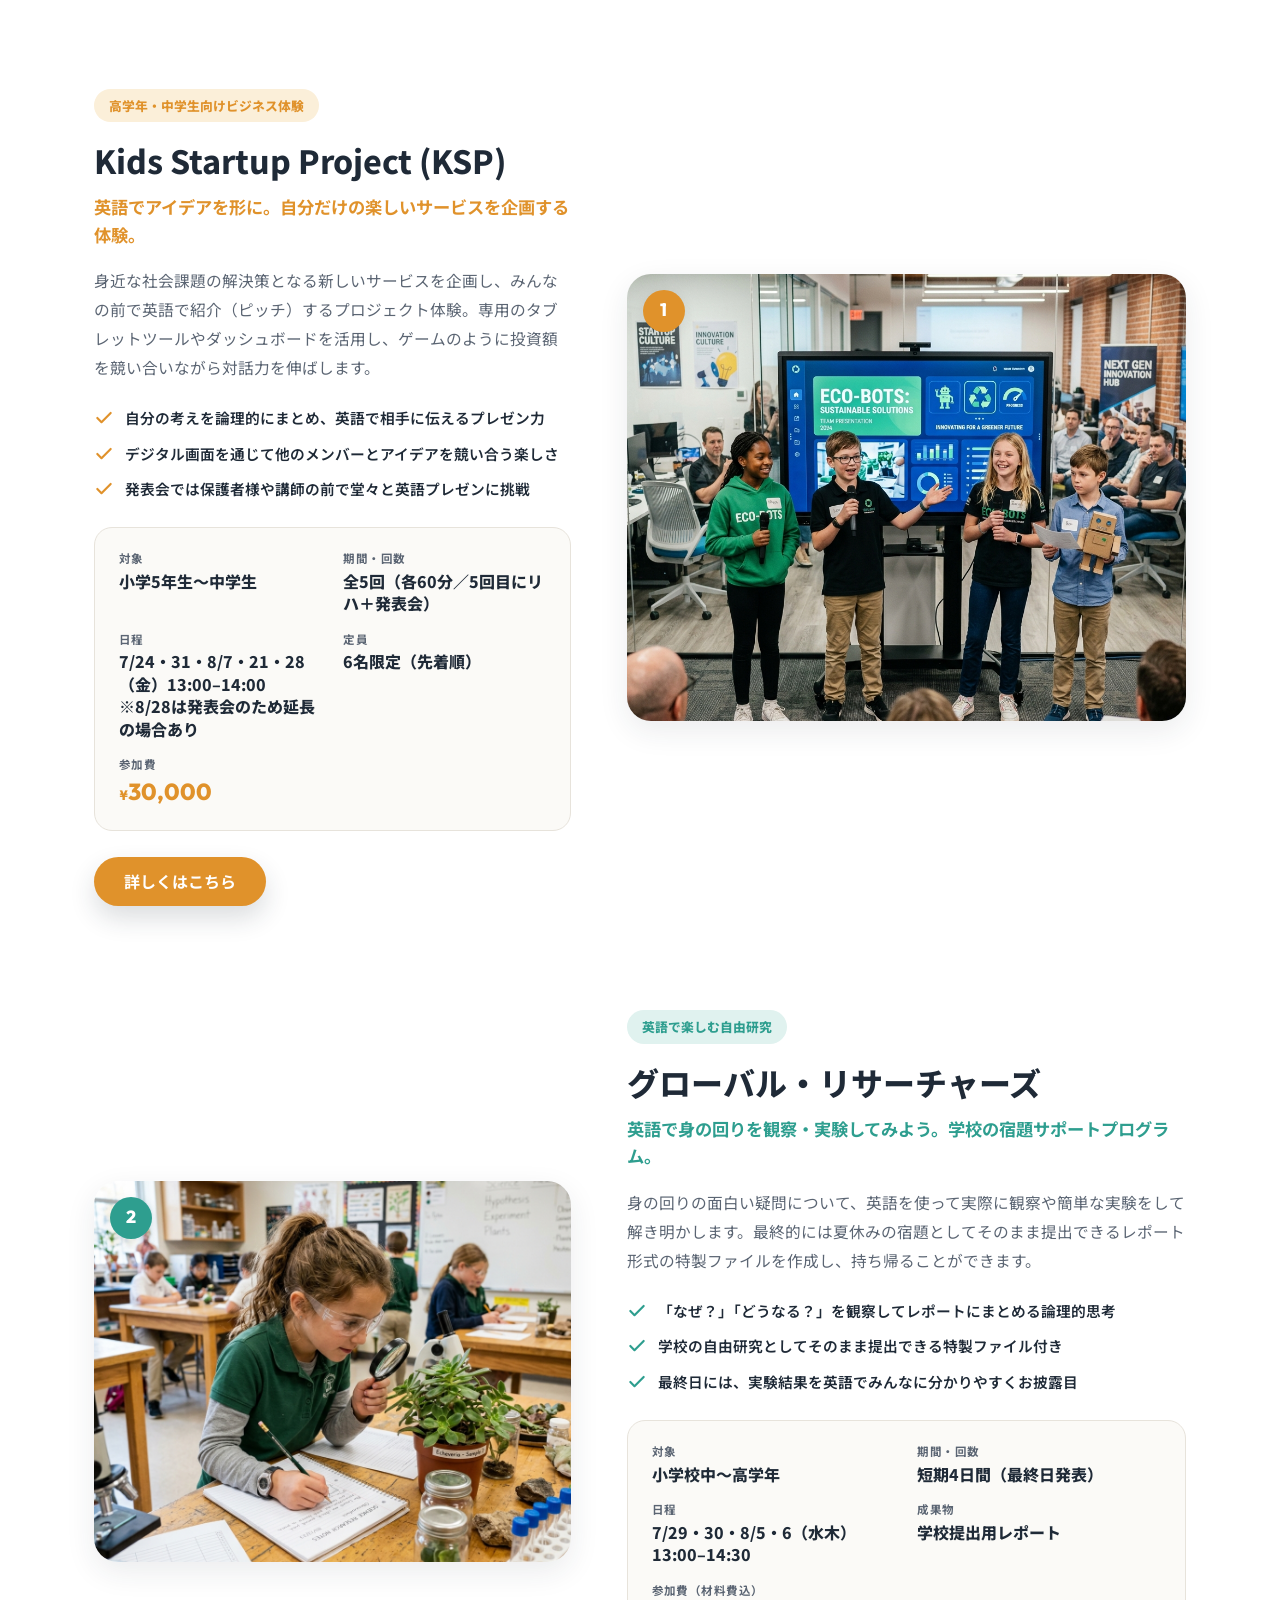
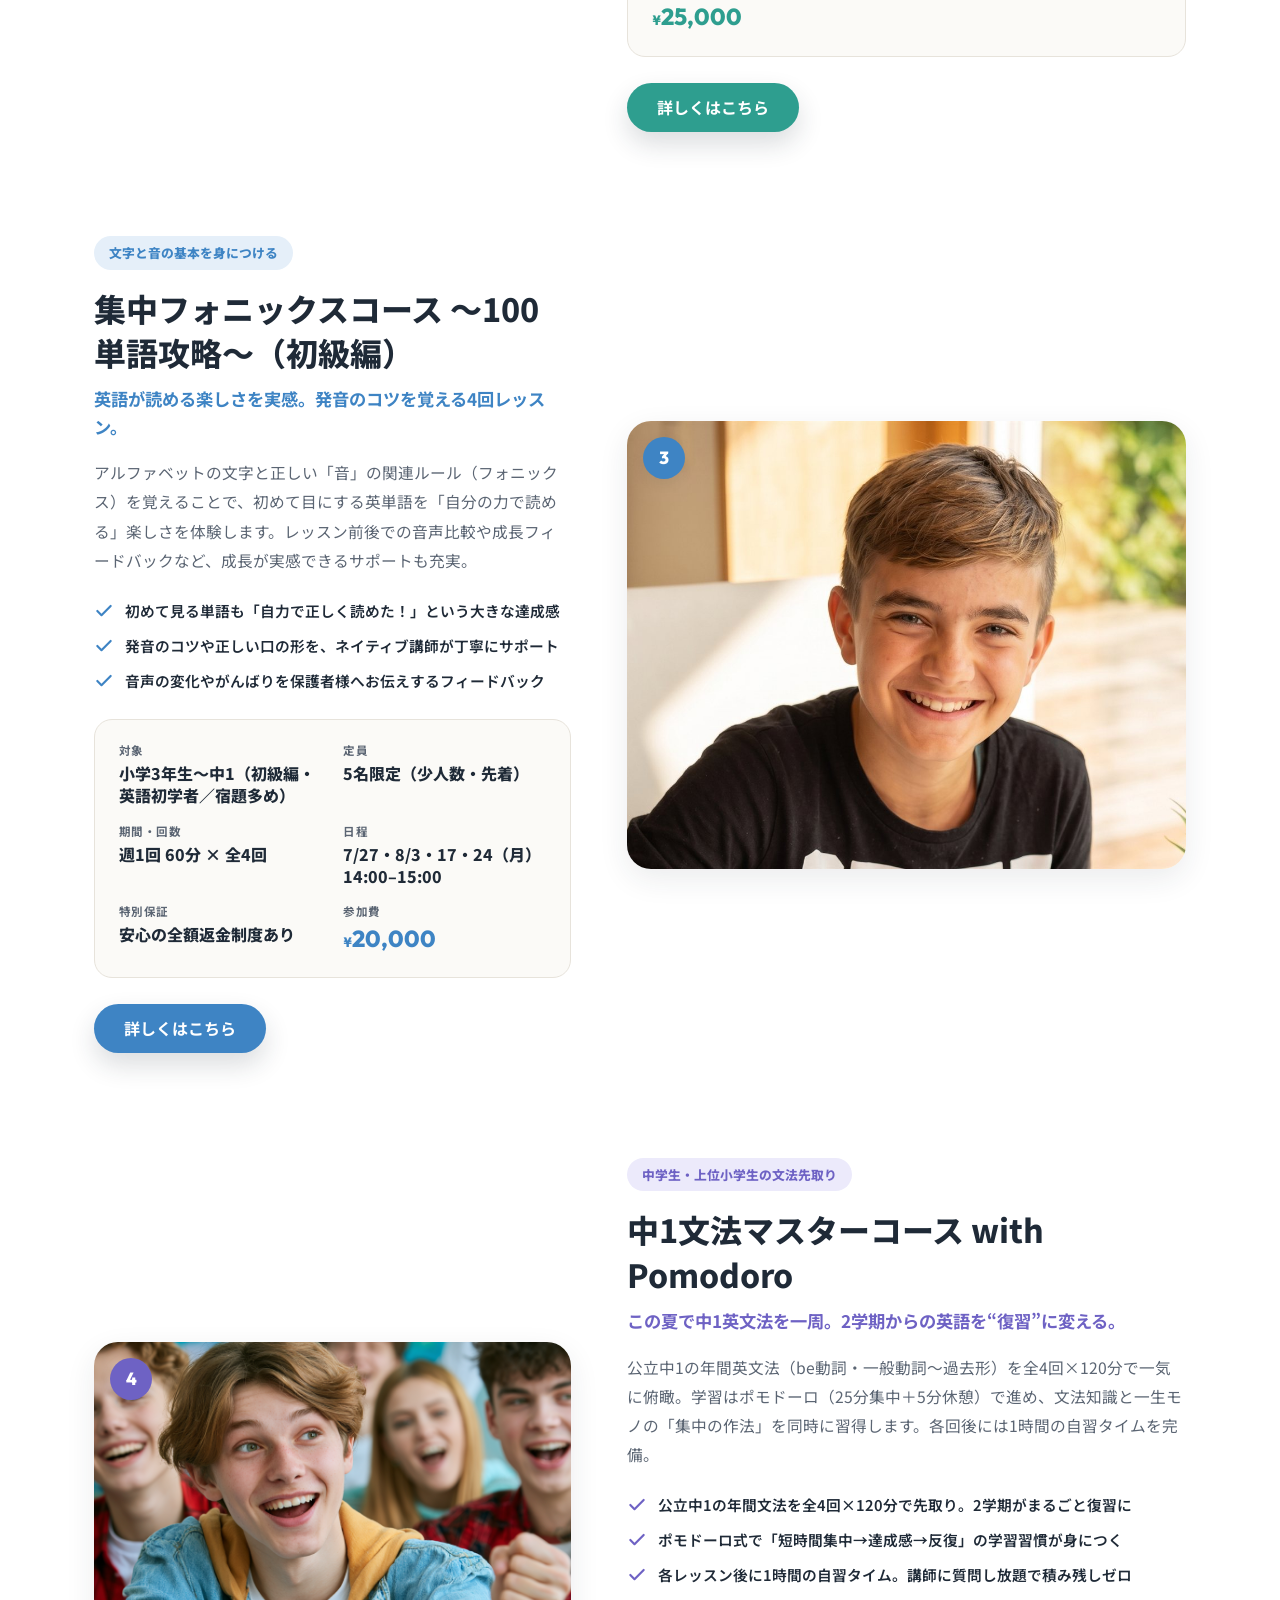
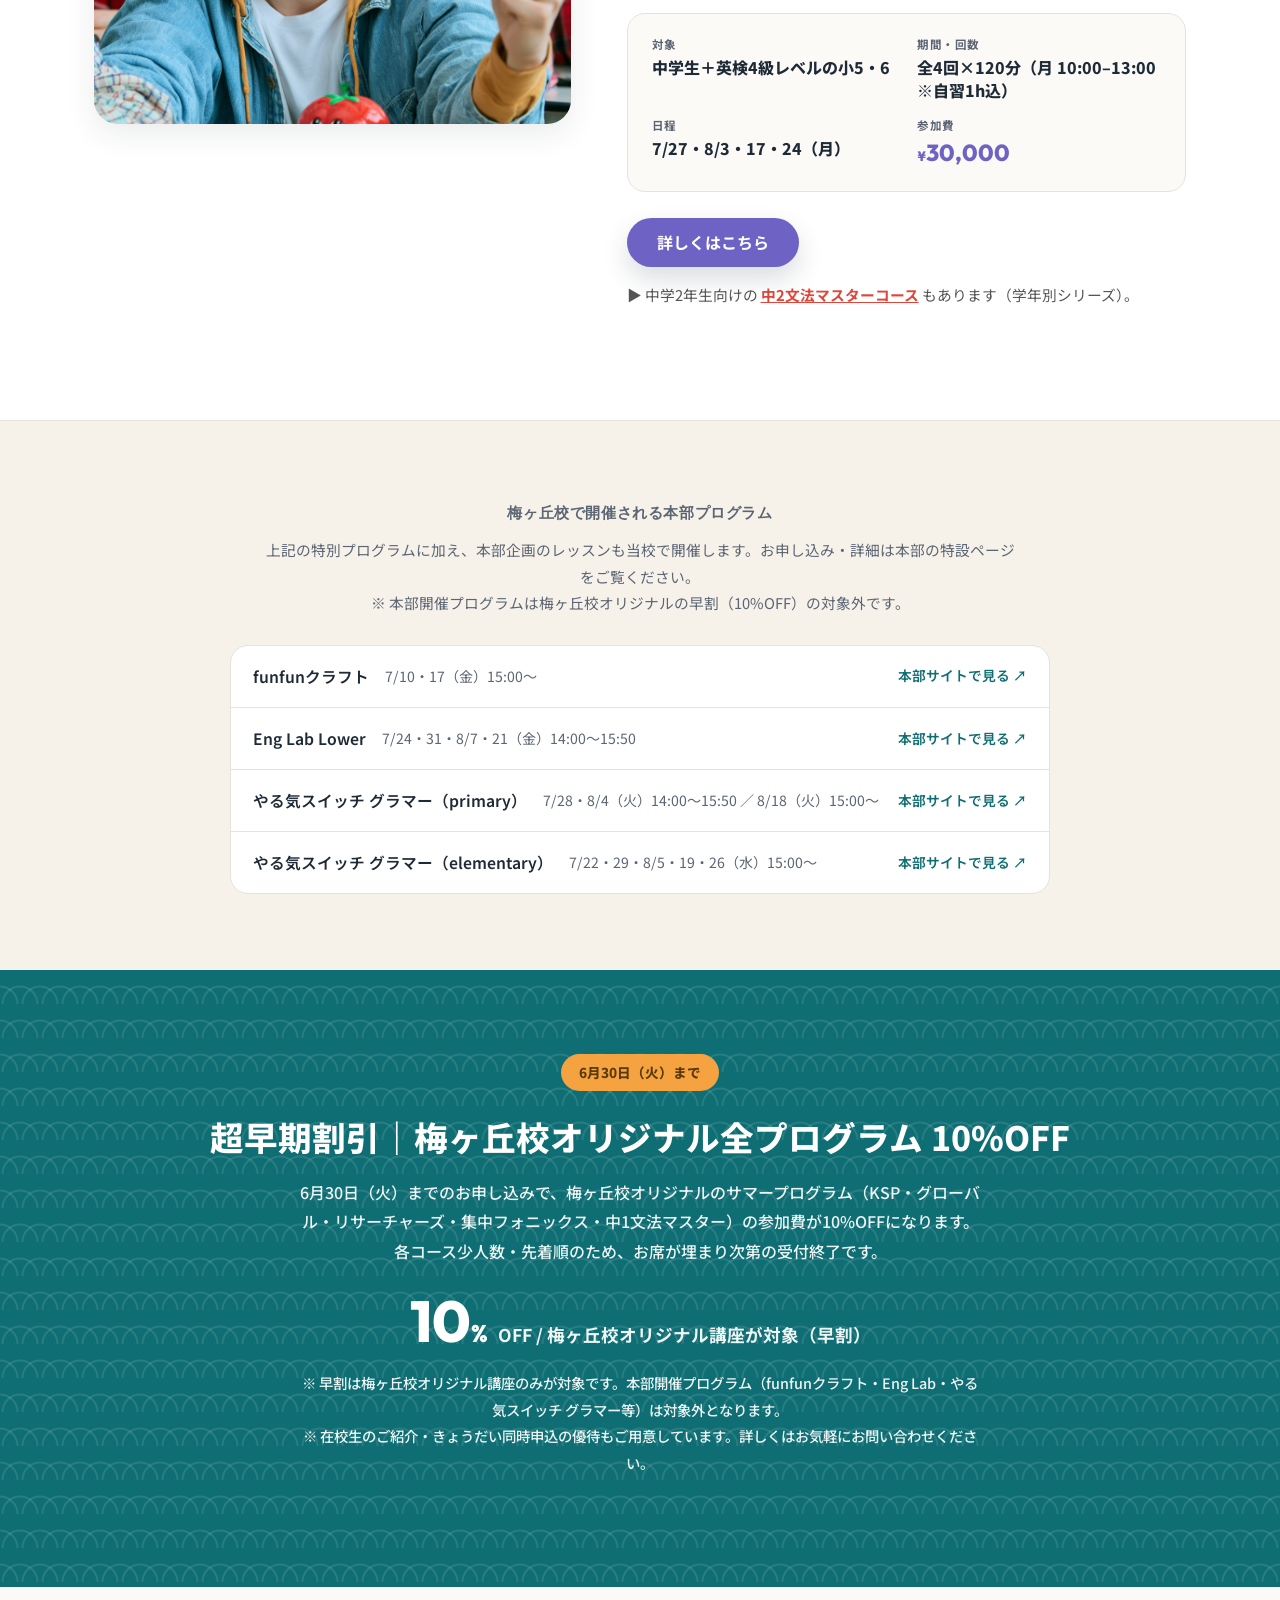
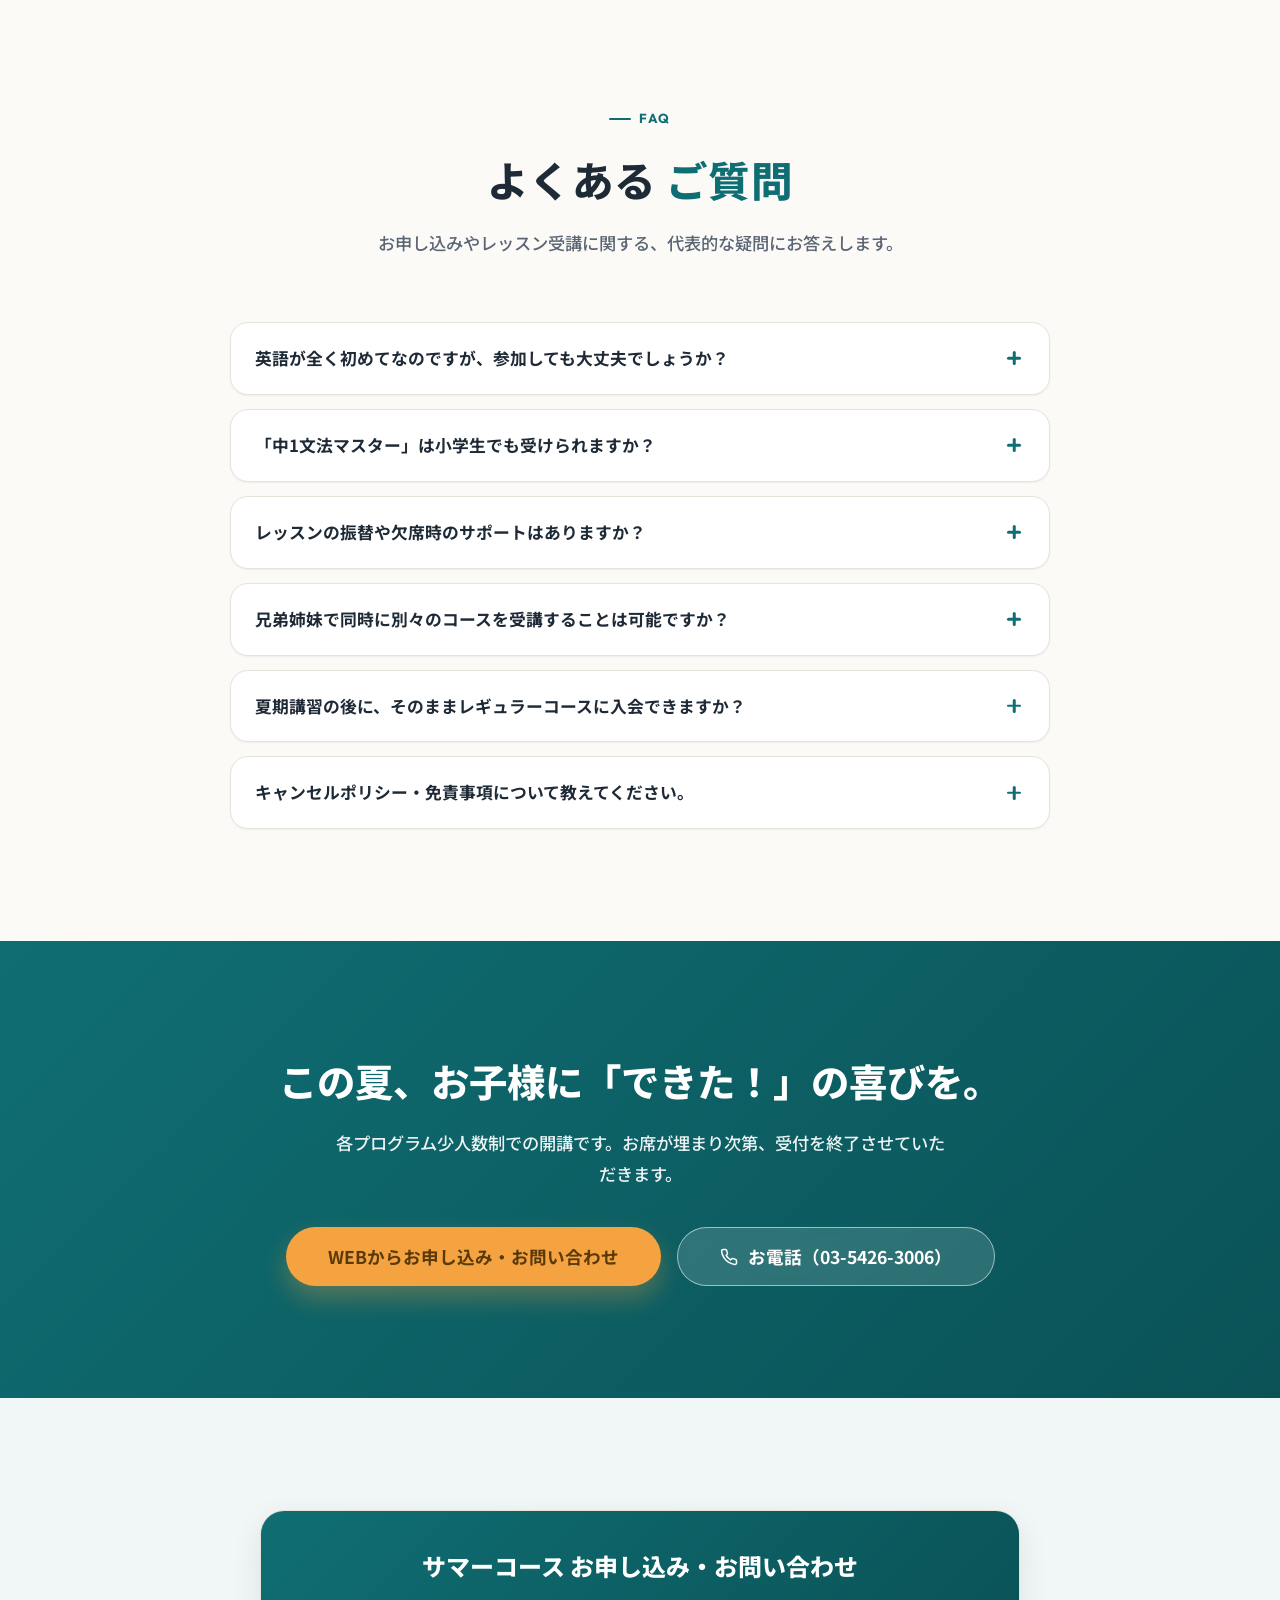
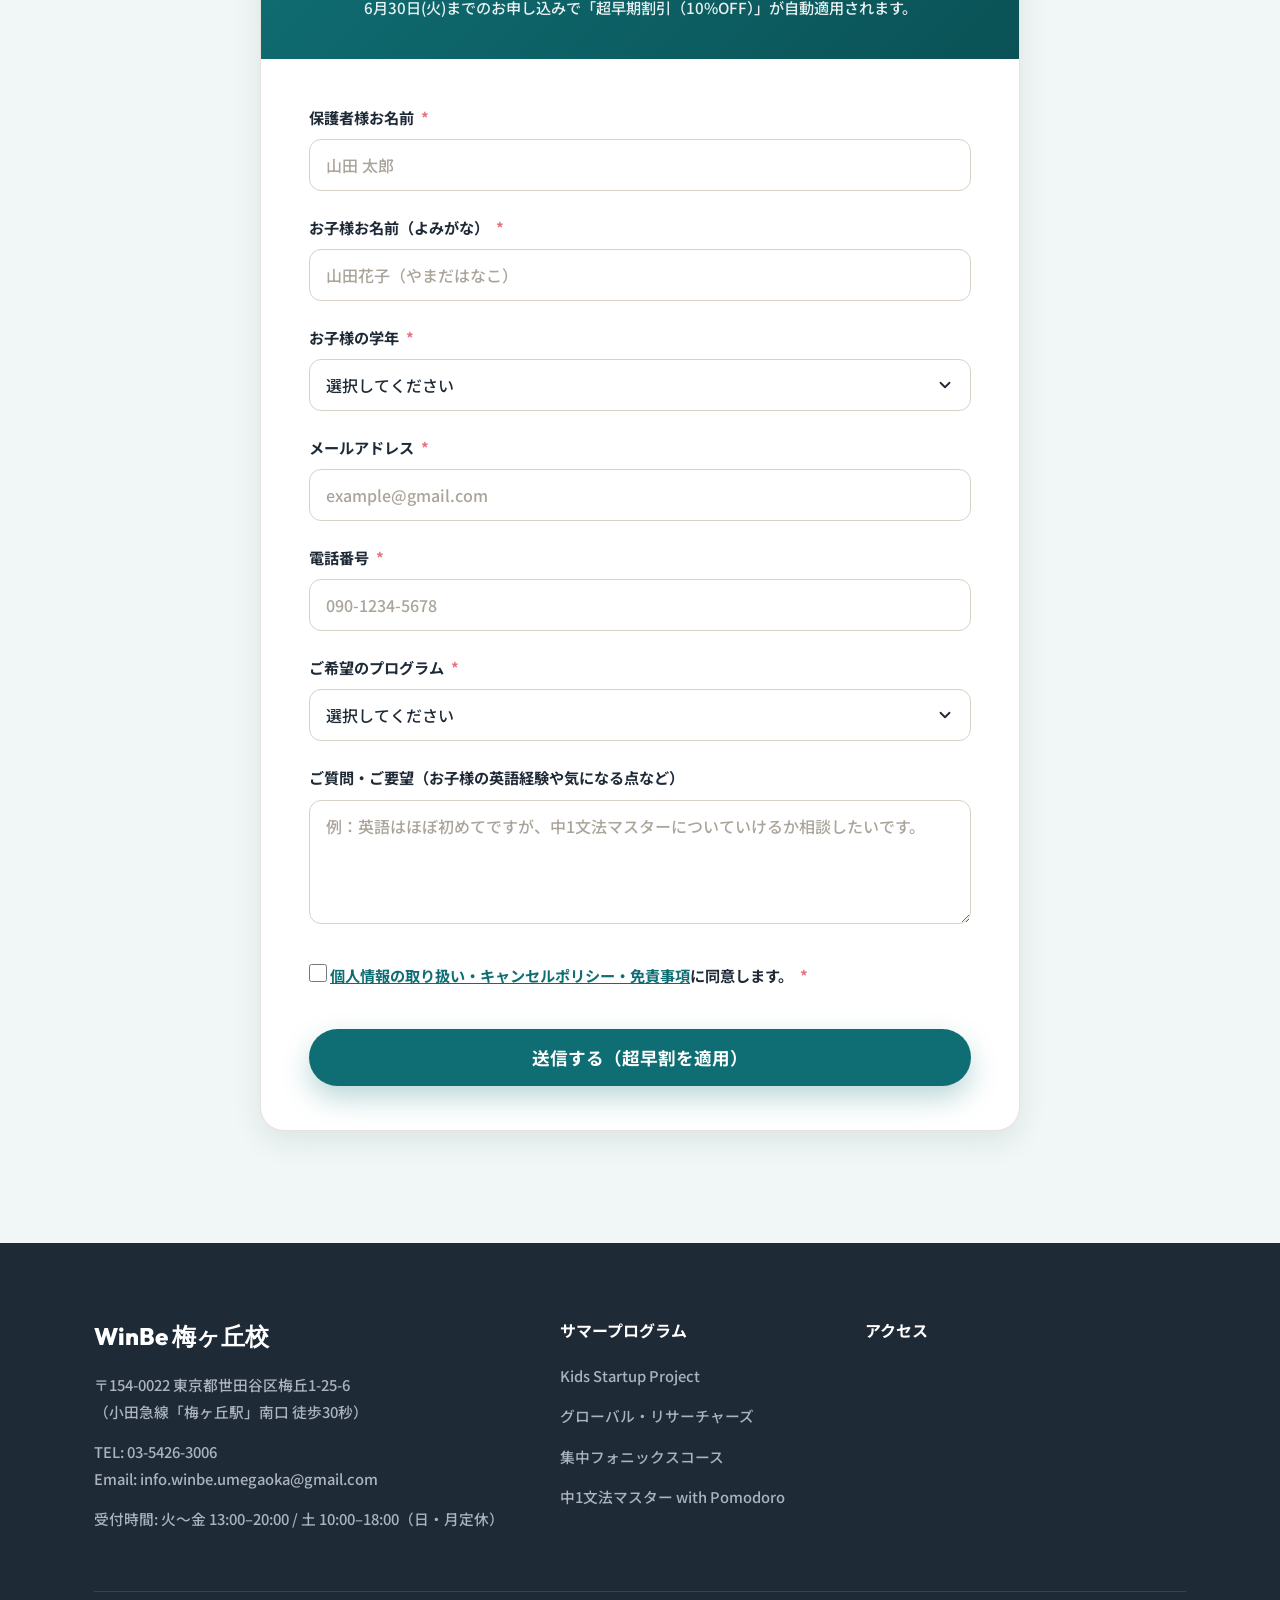
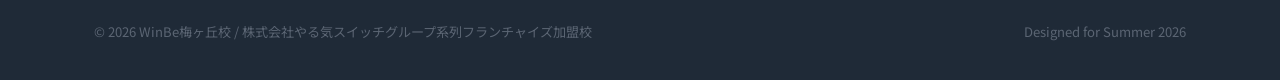
==== commit 91597ee7: "申込フォーム: お子様名ラベルを『お子様お名前（よみがな）』に戻す（和文慣習の正表記）" ====
--- a/2026-summer-courses/index.html
+++ b/2026-summer-courses/index.html
@@ -440,7 +440,7 @@
                                 <input type="text" id="parent-name" name="parent-name" class="form-control" placeholder="山田 太郎" required>
                             </div>
                             <div class="form-group">
-                                <label for="child-name">お子様お名前 <span class="required">*</span></label>
+                                <label for="child-name">お子様お名前（よみがな） <span class="required">*</span></label>
                                 <input type="text" id="child-name" name="child-name" class="form-control" placeholder="山田花子（やまだはなこ）" required>
                             </div>
                             <div class="form-group">
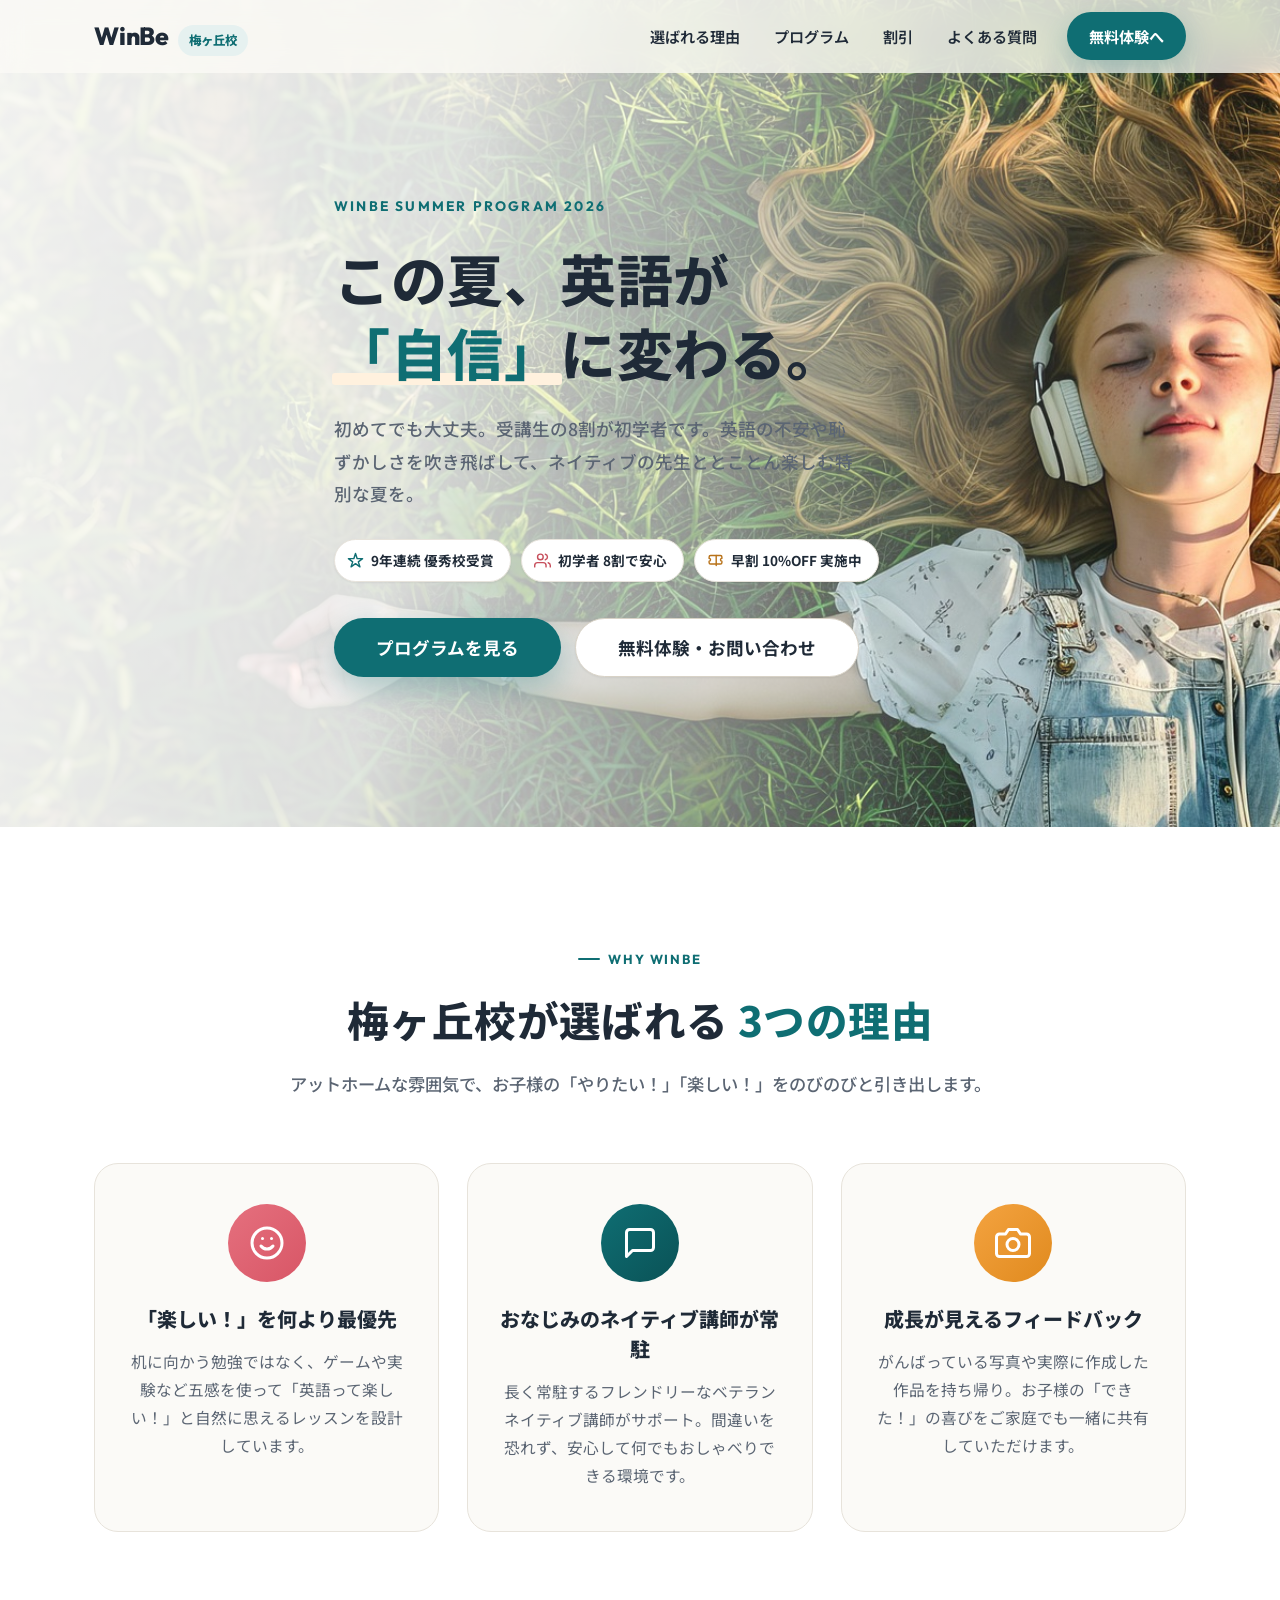
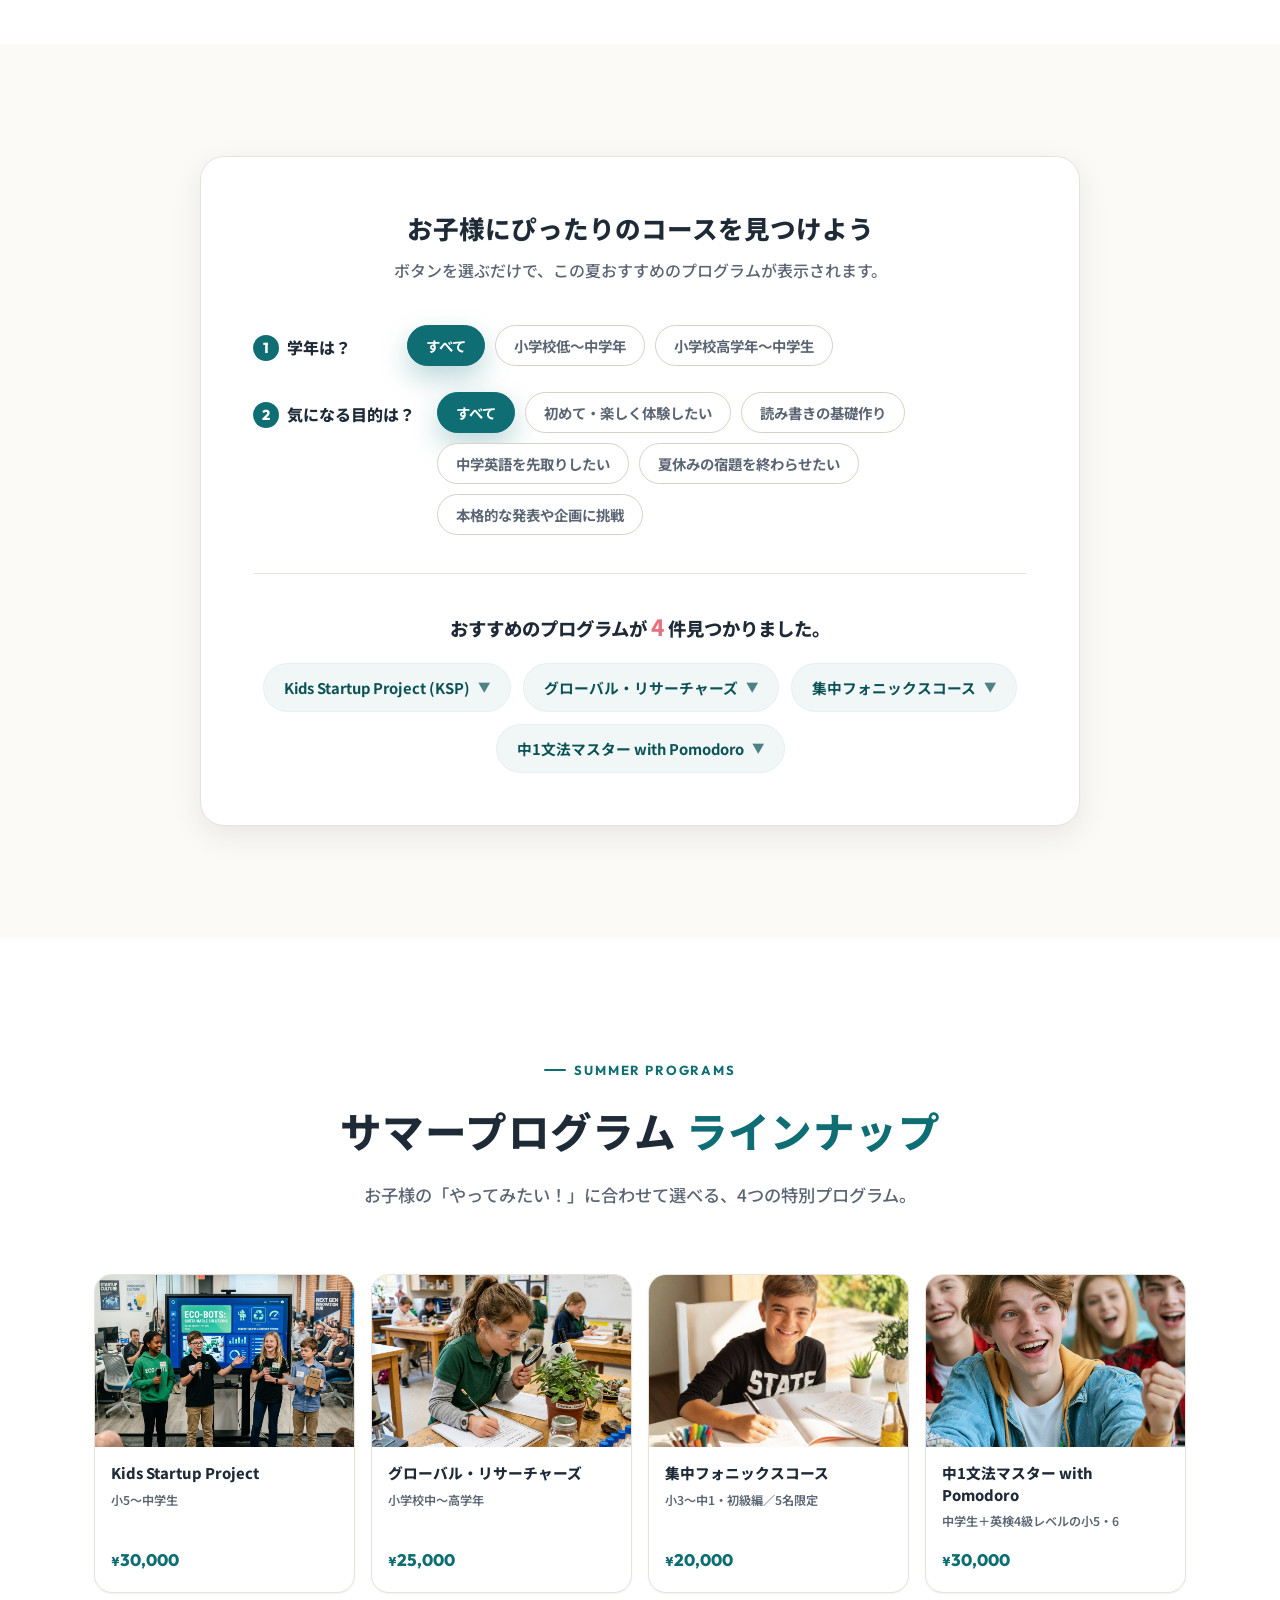
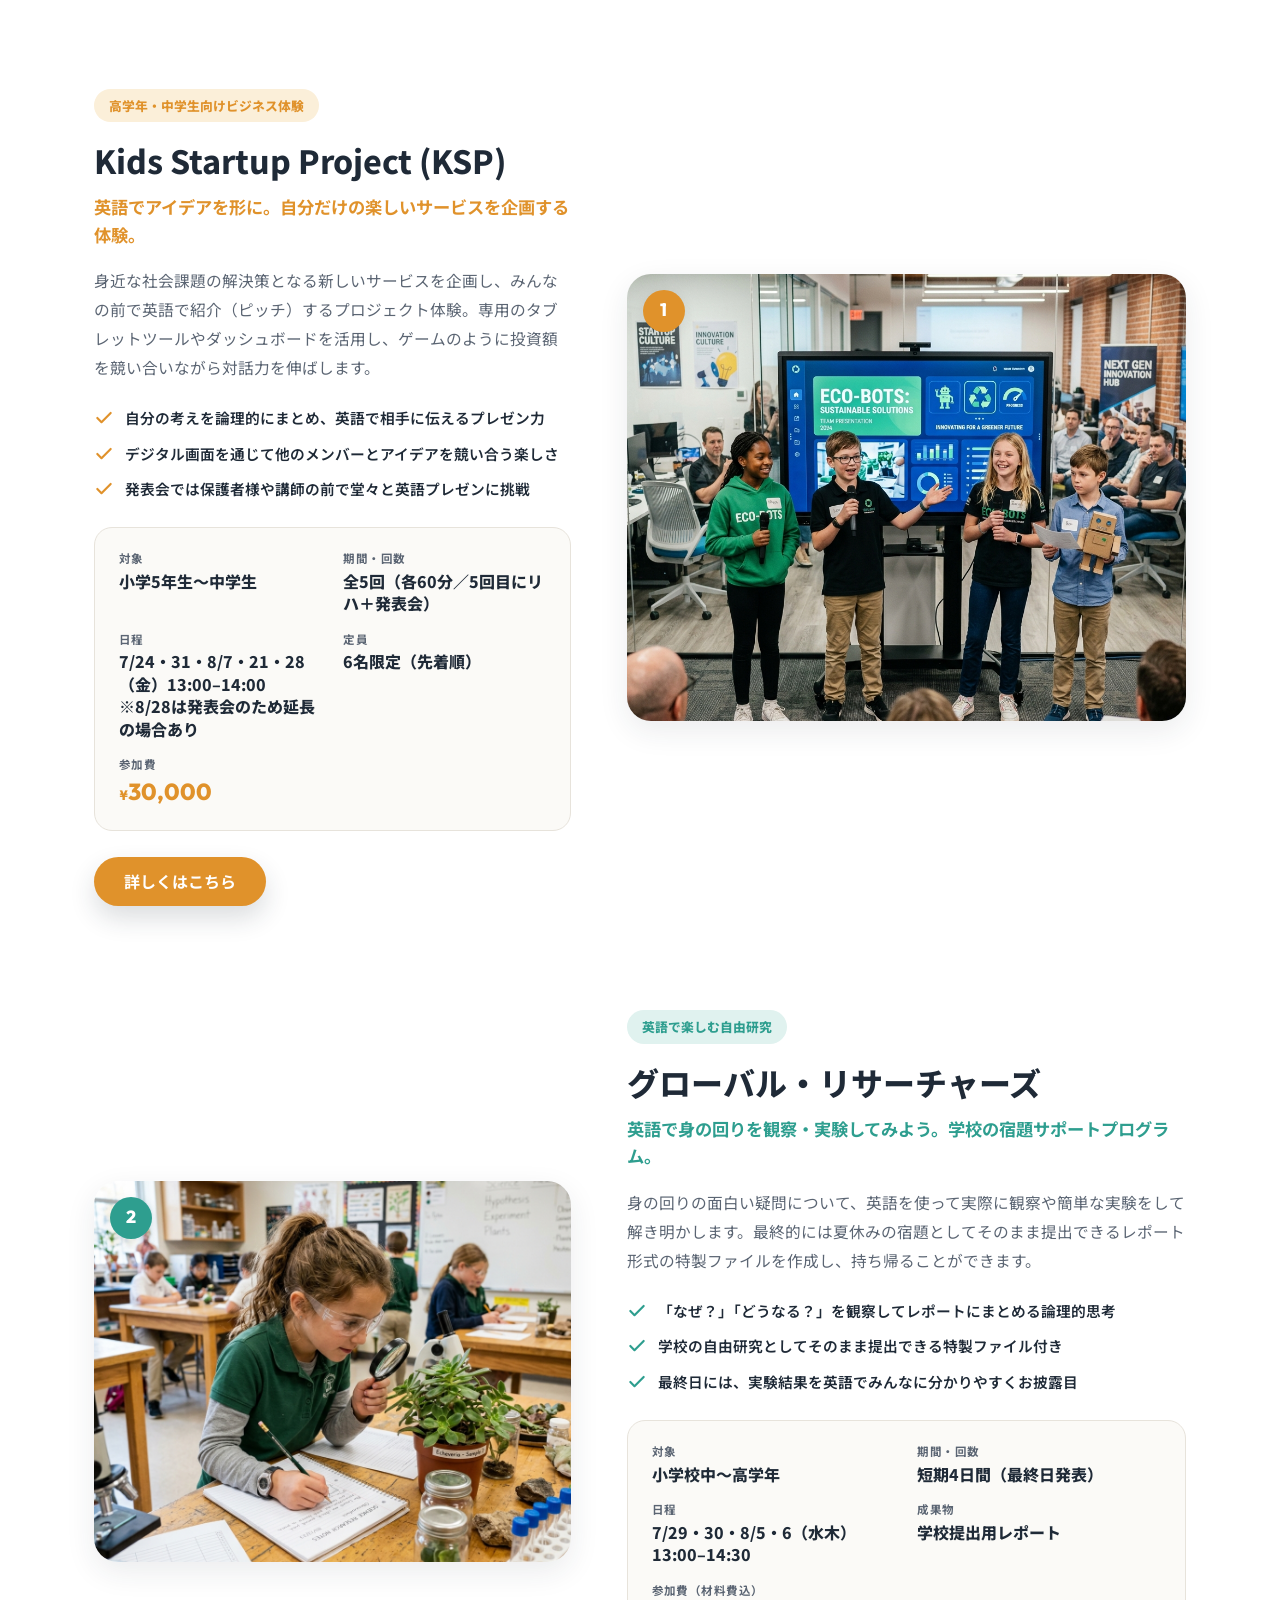
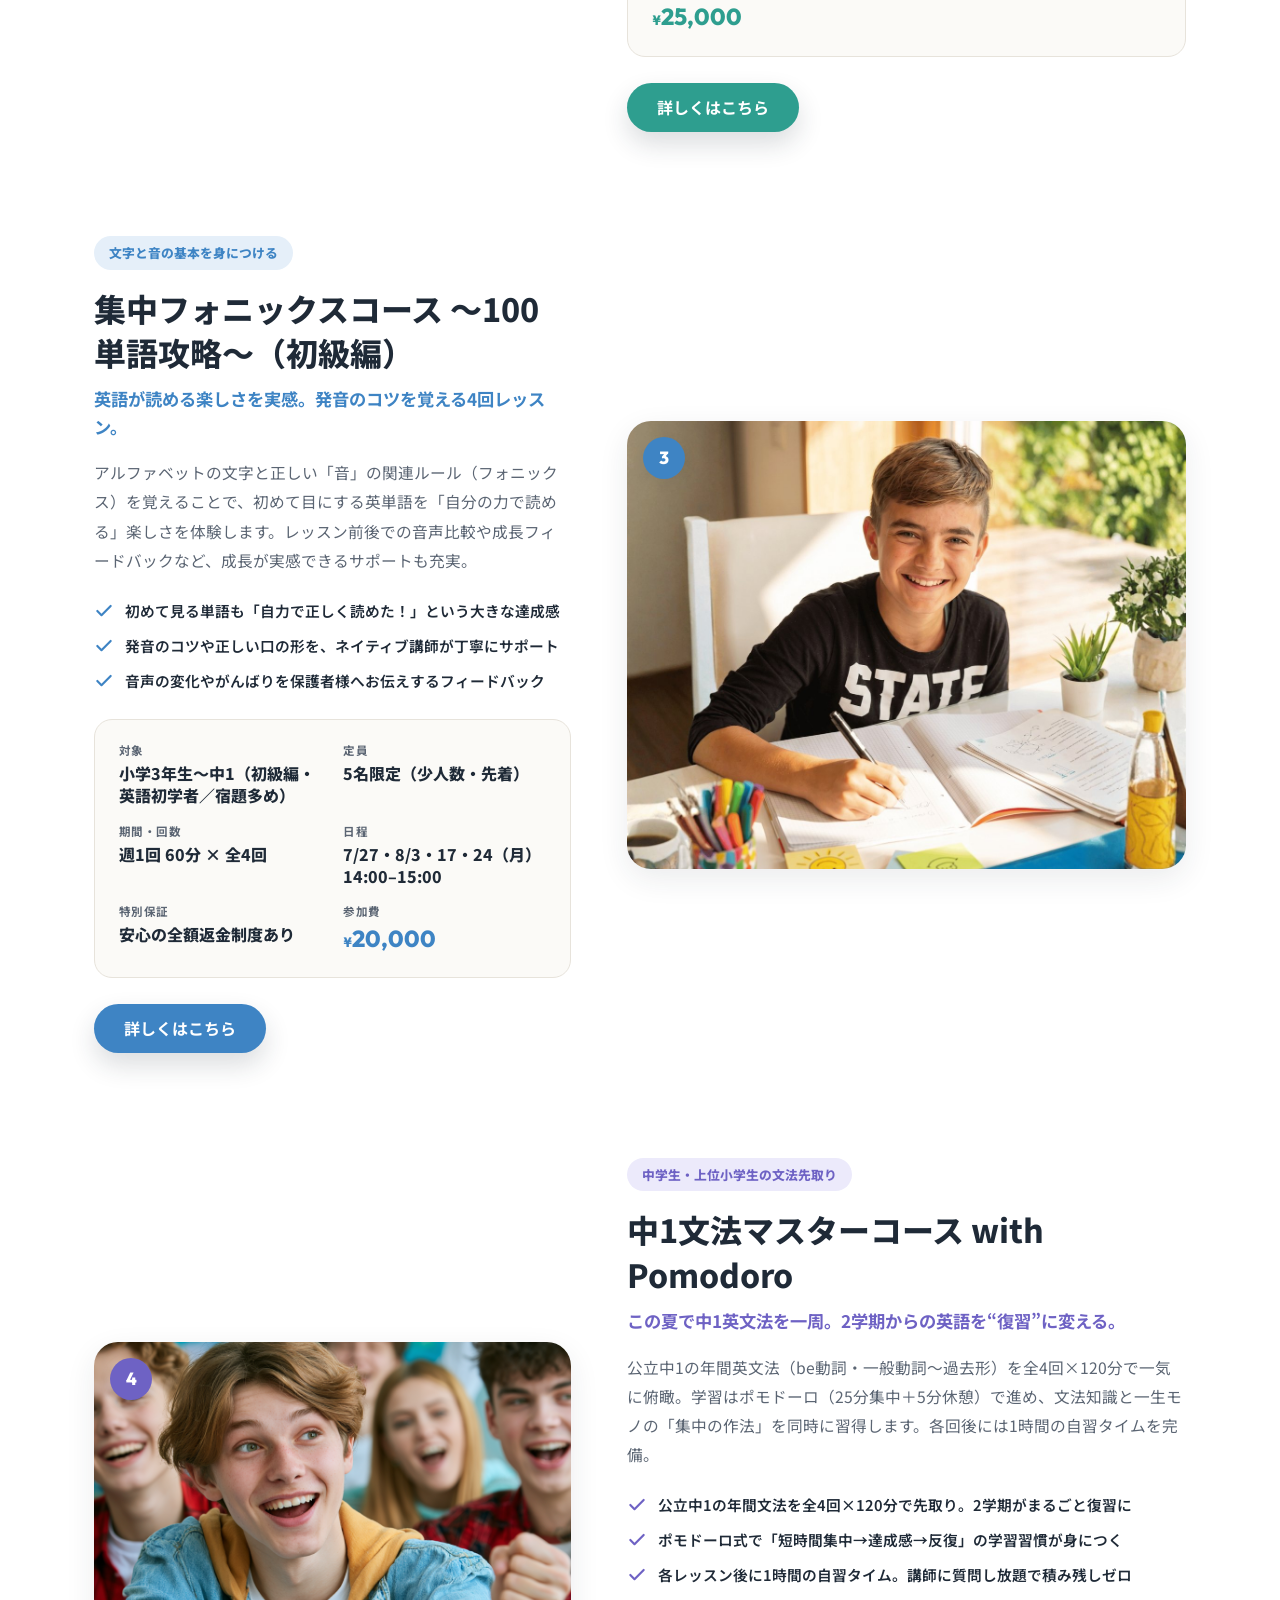
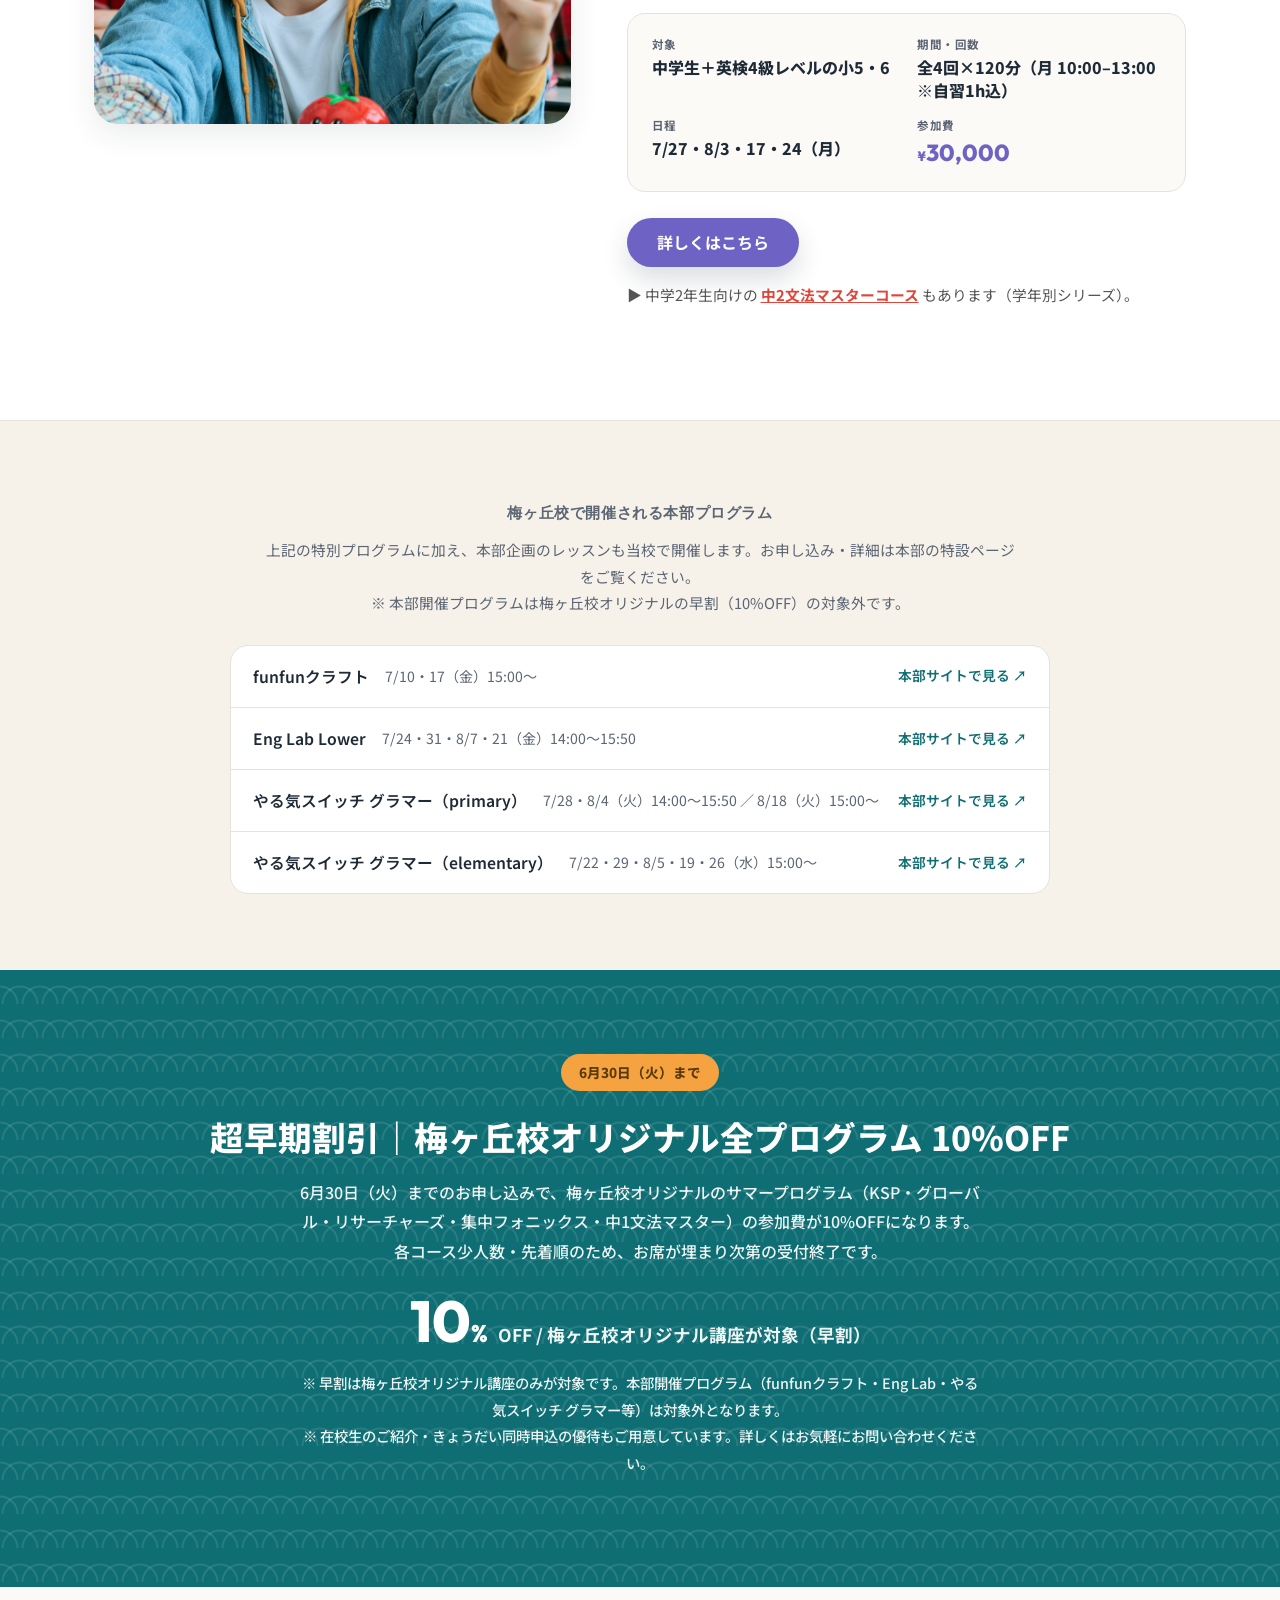
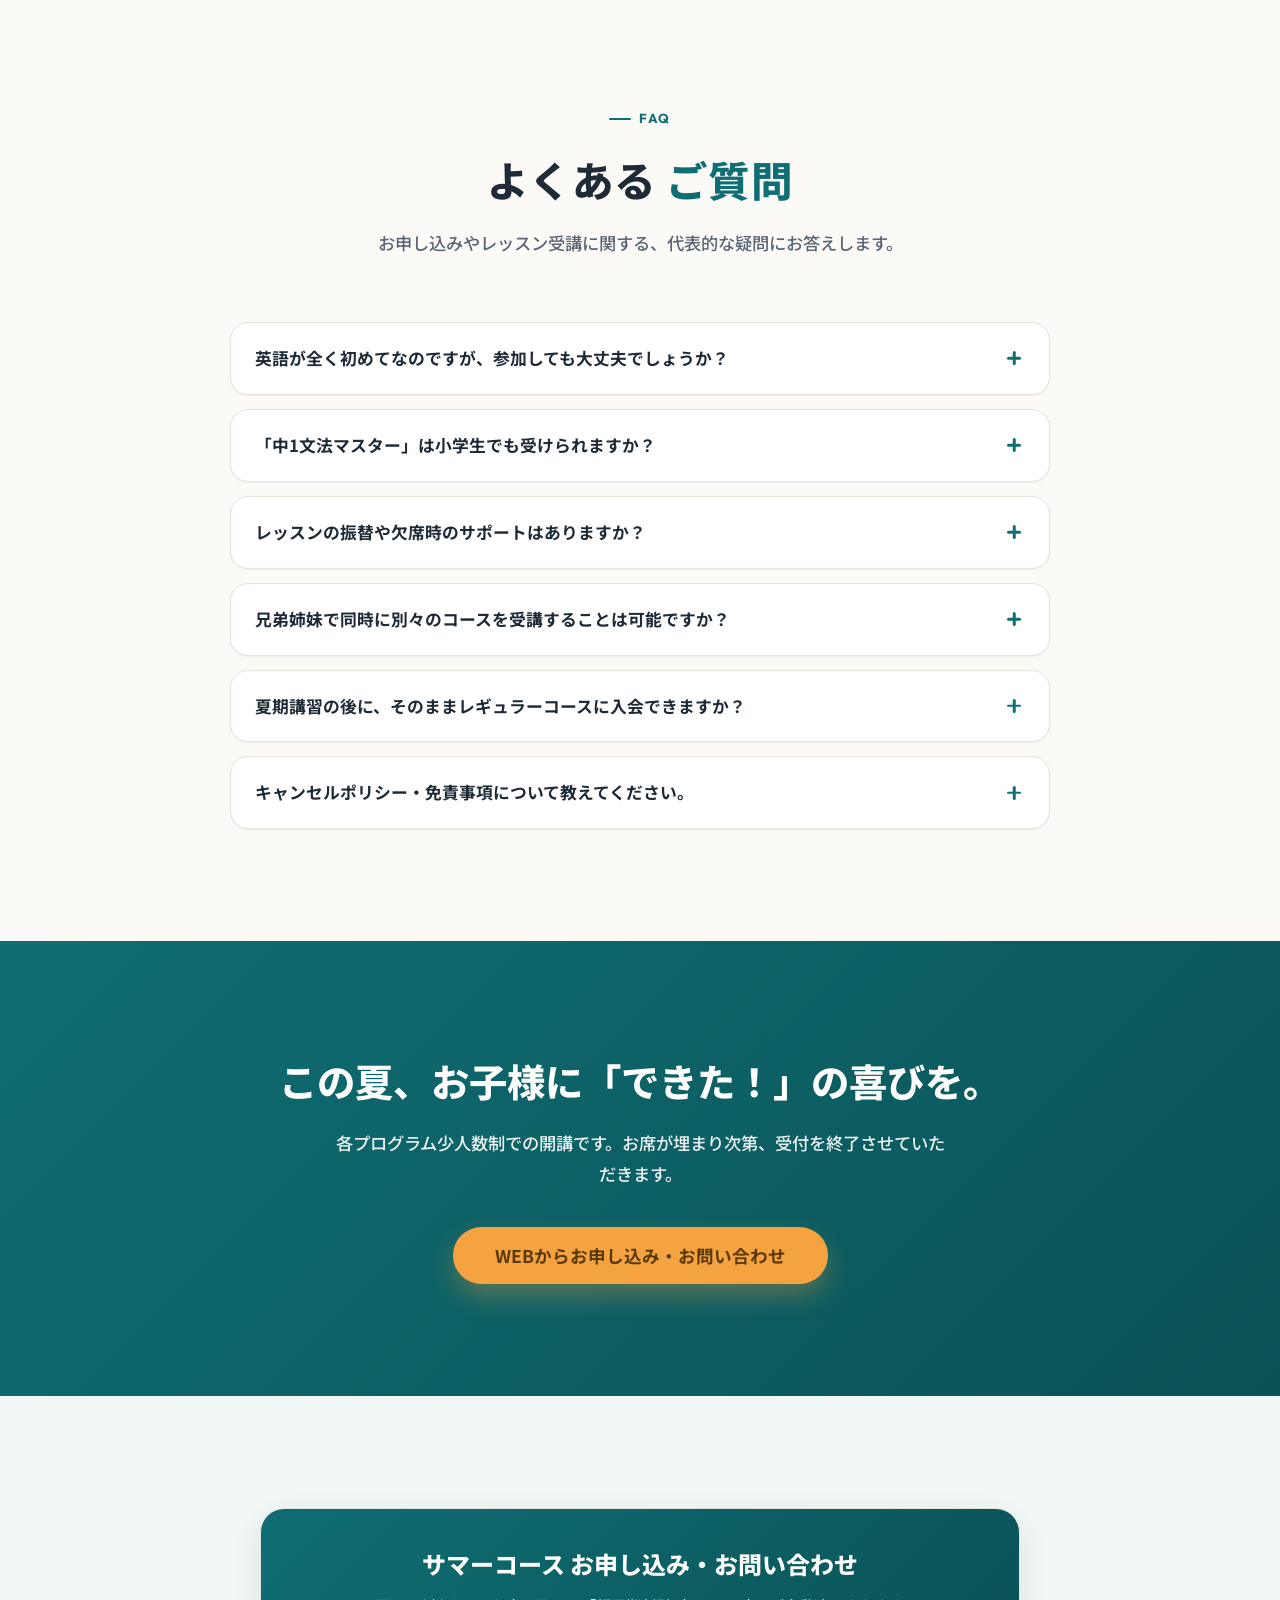
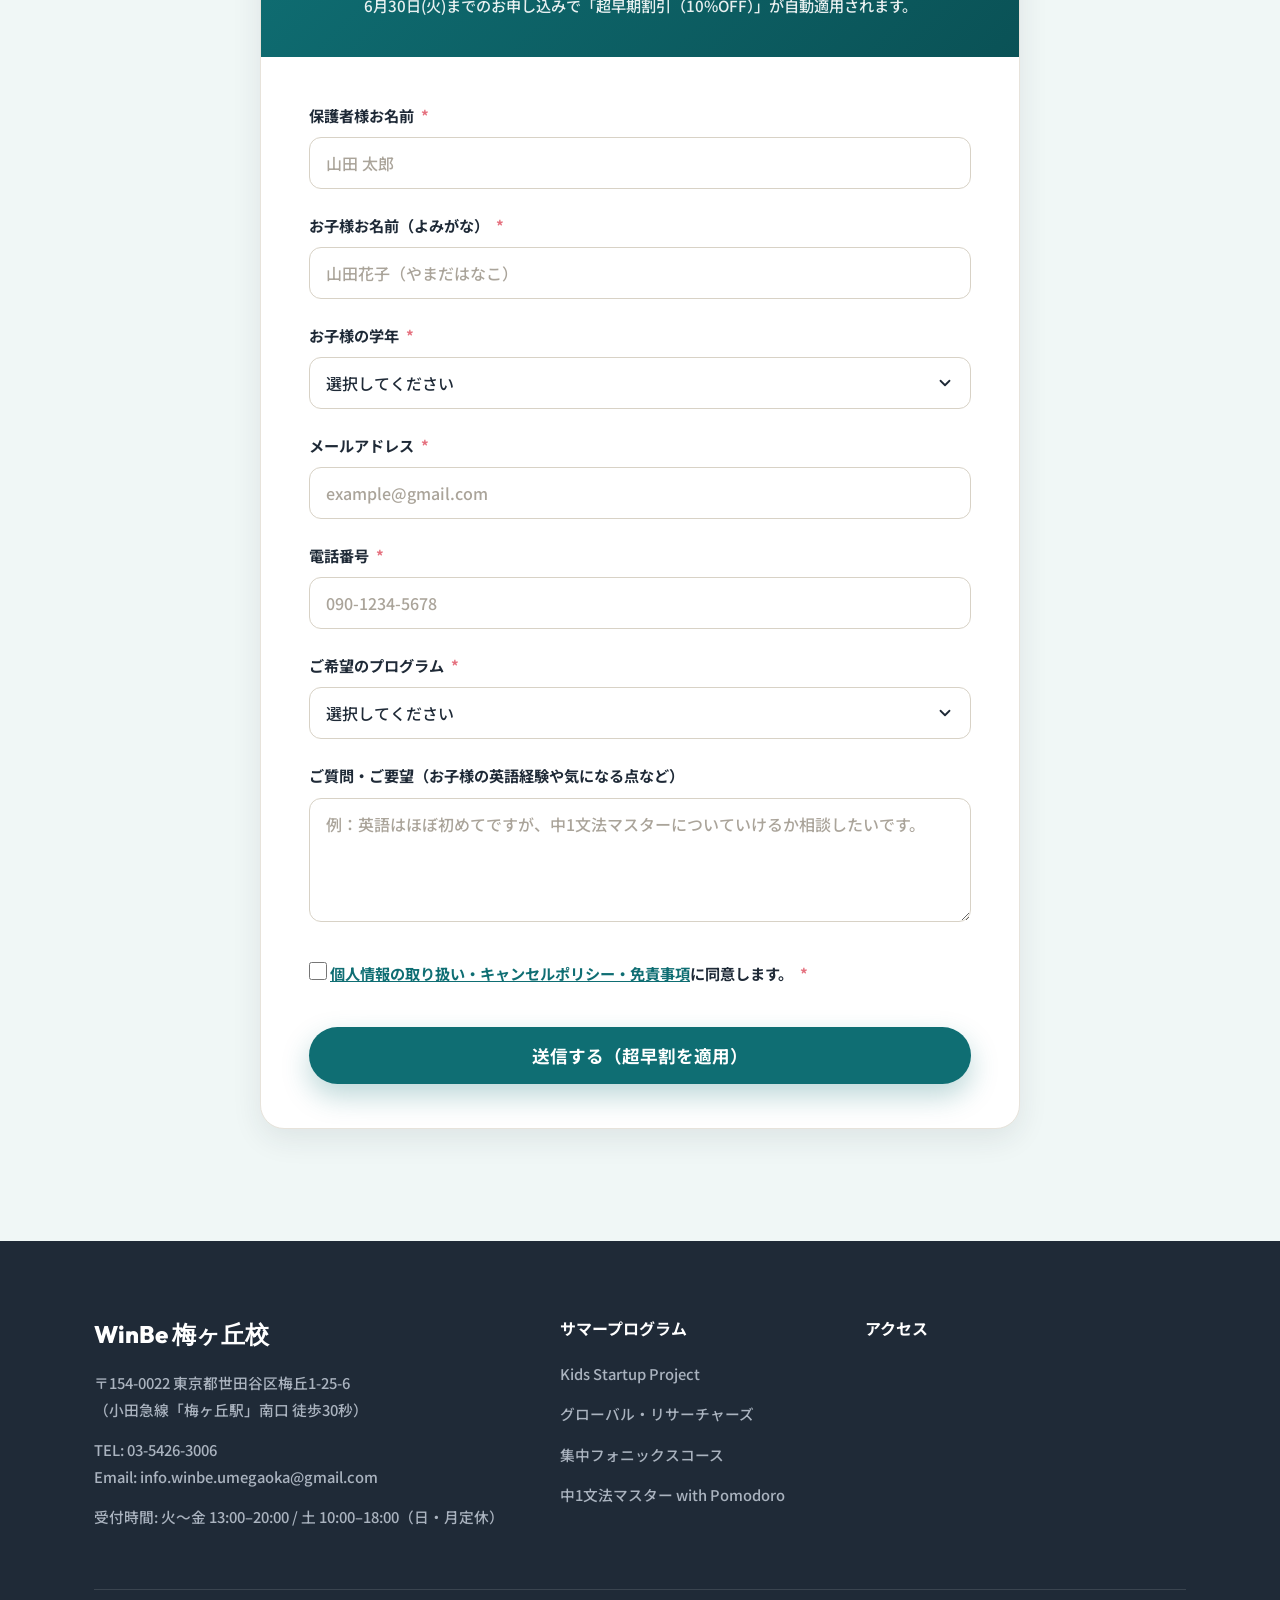
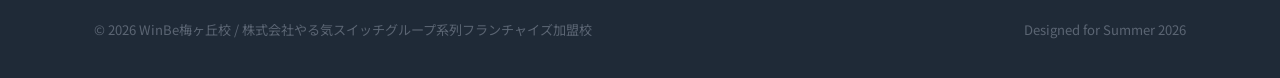
==== commit 9d359d2b: "CTAから電話問い合わせボタンを削除（WEB申込・問い合わせに一本化）" ====
--- a/2026-summer-courses/index.html
+++ b/2026-summer-courses/index.html
@@ -417,10 +417,6 @@
                 <p>各プログラム少人数制での開講です。お席が埋まり次第、受付を終了させていただきます。</p>
                 <div class="cta-buttons">
                     <a href="#apply" class="btn btn-accent btn-lg">WEBからお申し込み・お問い合わせ</a>
-                    <a href="tel:03-5426-3006" class="btn btn-on-dark btn-lg">
-                        <svg viewBox="0 0 24 24" fill="none" stroke="currentColor" stroke-width="2" stroke-linecap="round" stroke-linejoin="round"><path d="M22 16.92v3a2 2 0 0 1-2.18 2 19.79 19.79 0 0 1-8.63-3.07 19.5 19.5 0 0 1-6-6 19.79 19.79 0 0 1-3.07-8.67A2 2 0 0 1 4.11 2h3a2 2 0 0 1 2 1.72c.13.94.36 1.86.7 2.74a2 2 0 0 1-.45 2.11L8.09 9.91a16 16 0 0 0 6 6l1.34-1.27a2 2 0 0 1 2.11-.45c.88.34 1.8.57 2.74.7A2 2 0 0 1 22 16.92z"/></svg>
-                        お電話（03-5426-3006）
-                    </a>
                 </div>
             </div>
         </section>
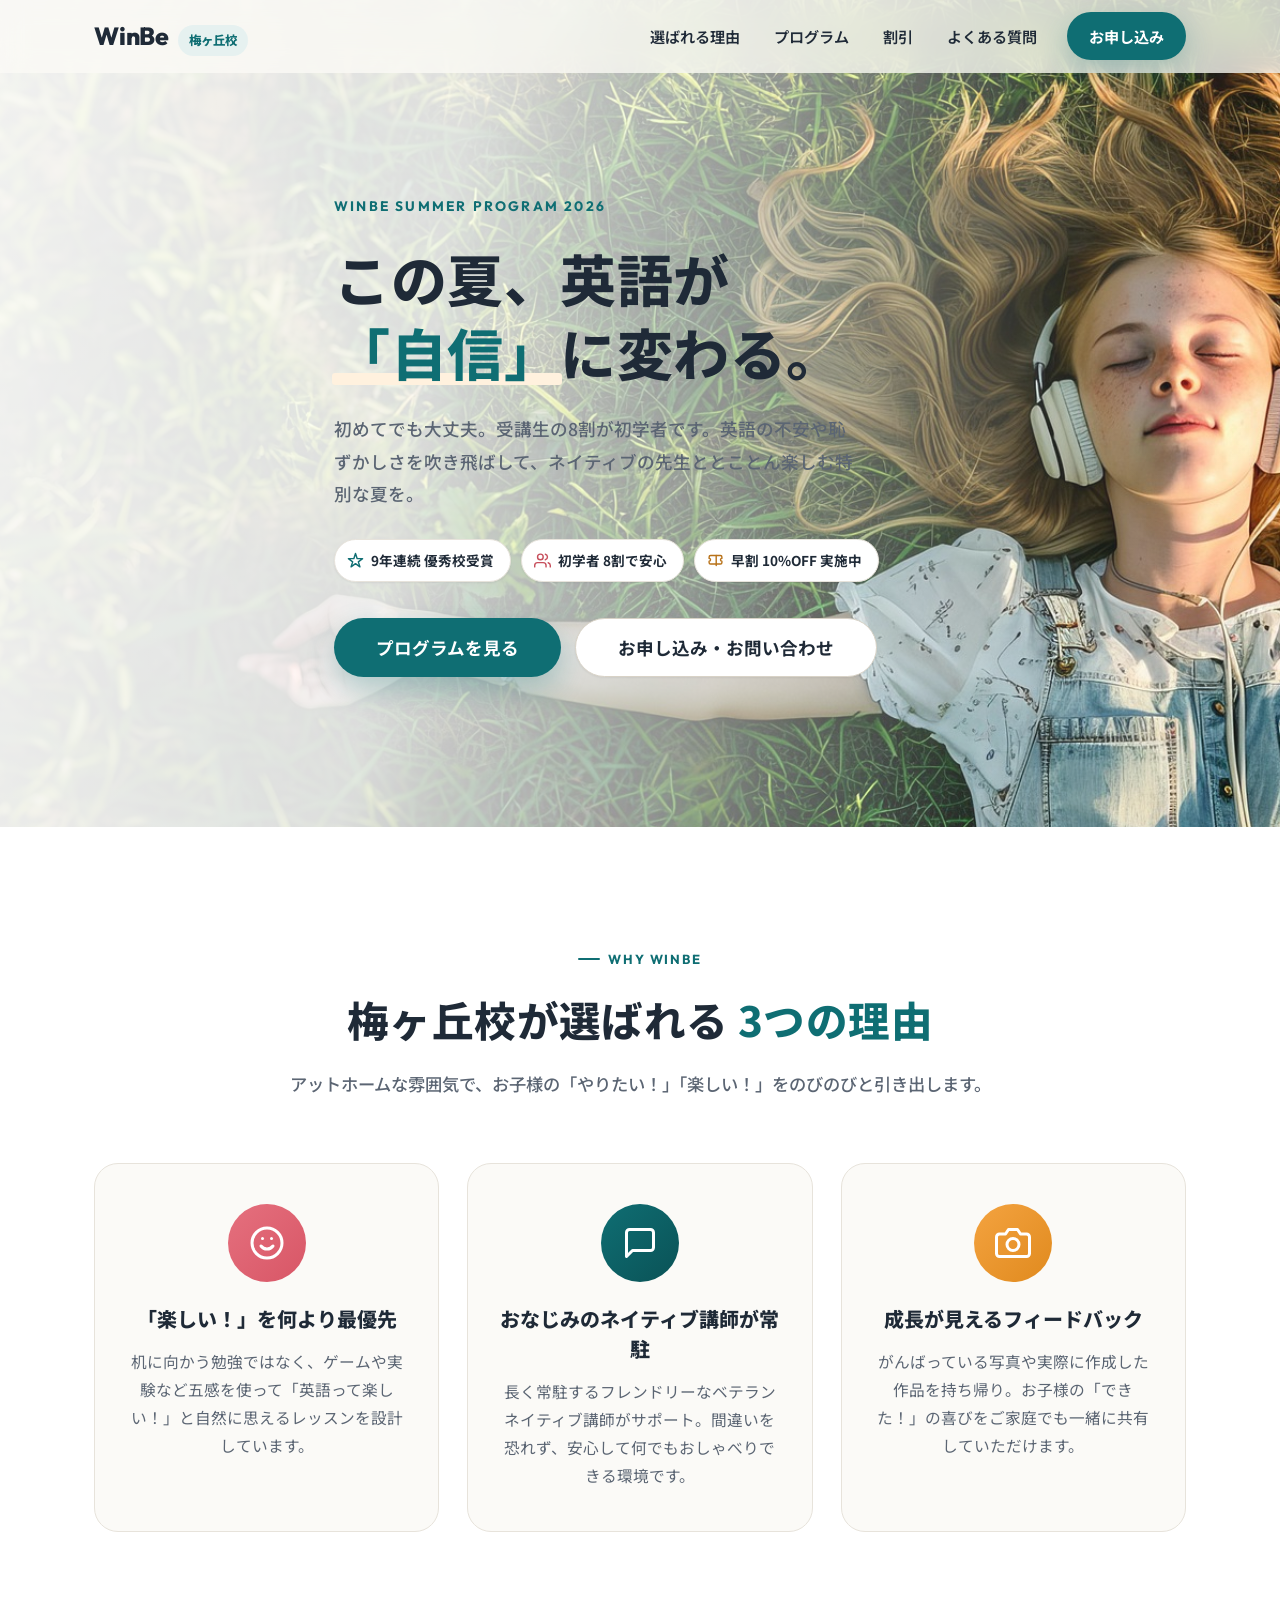
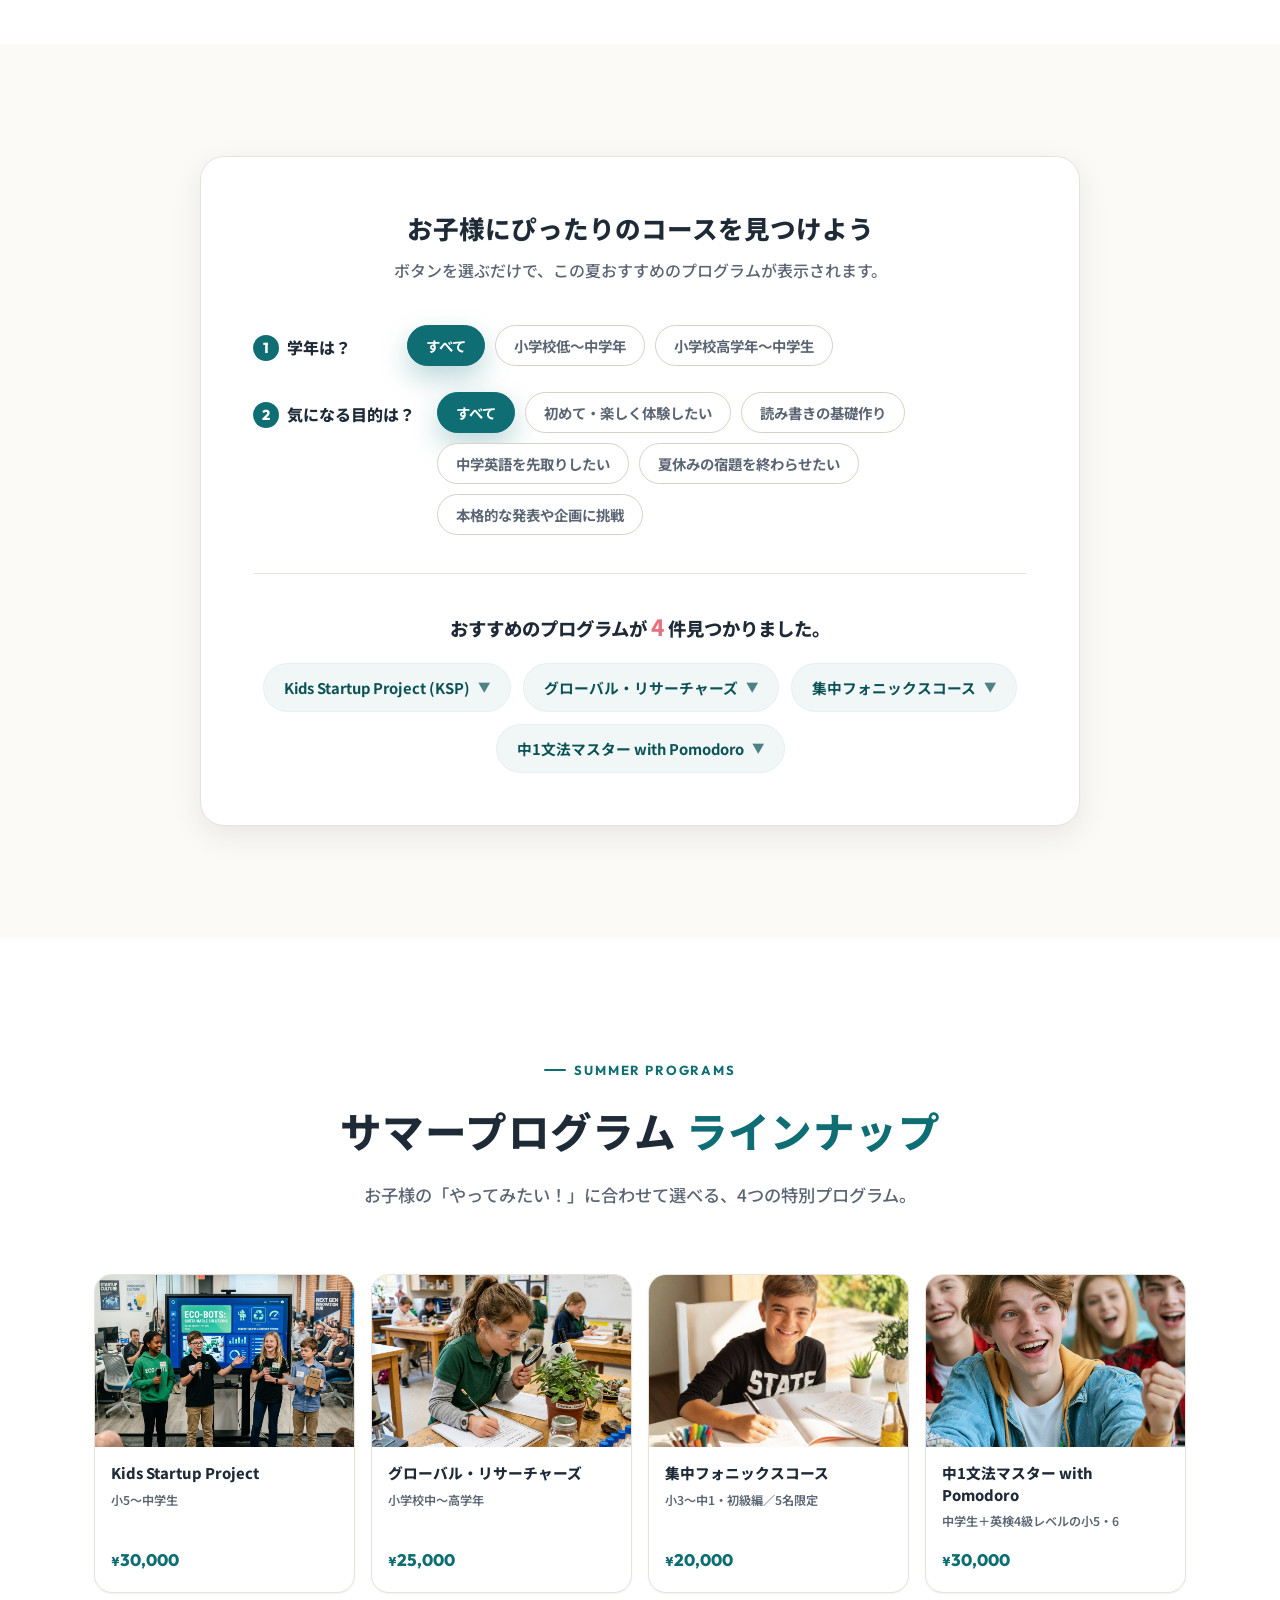
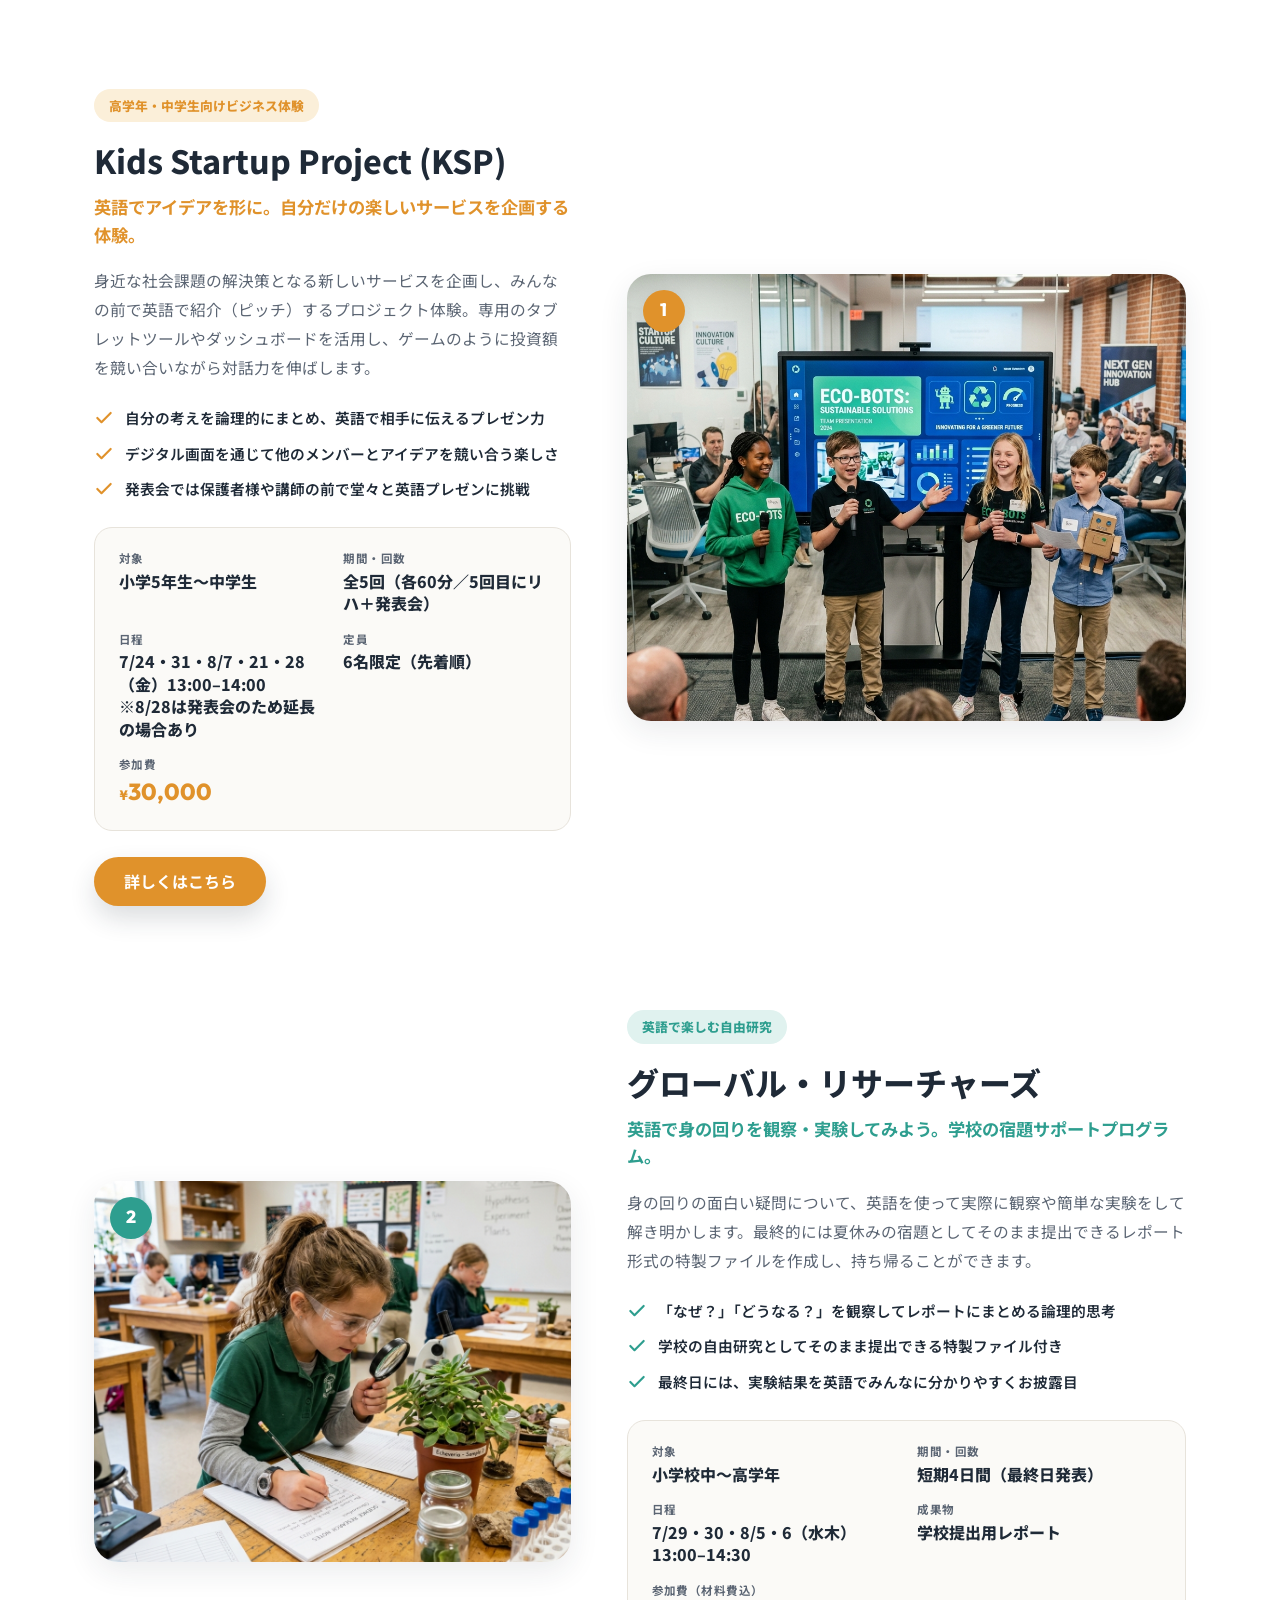
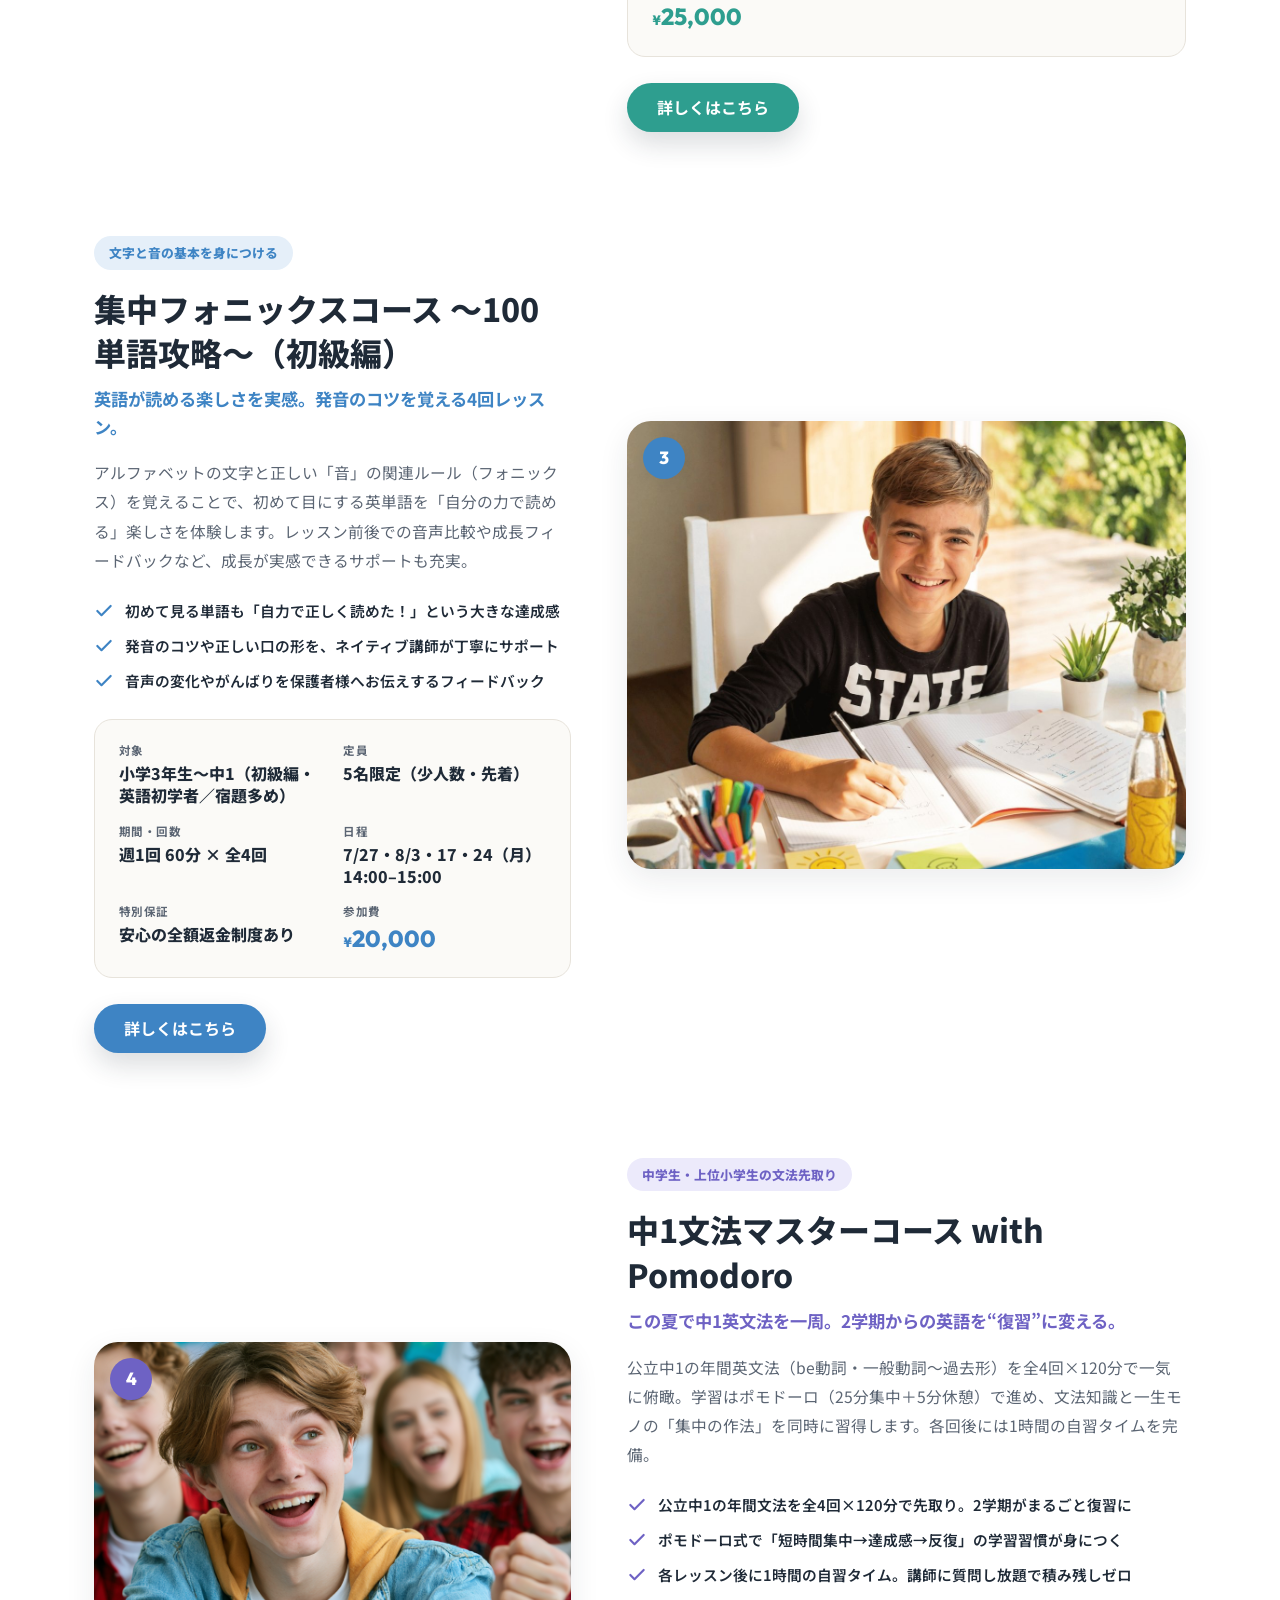
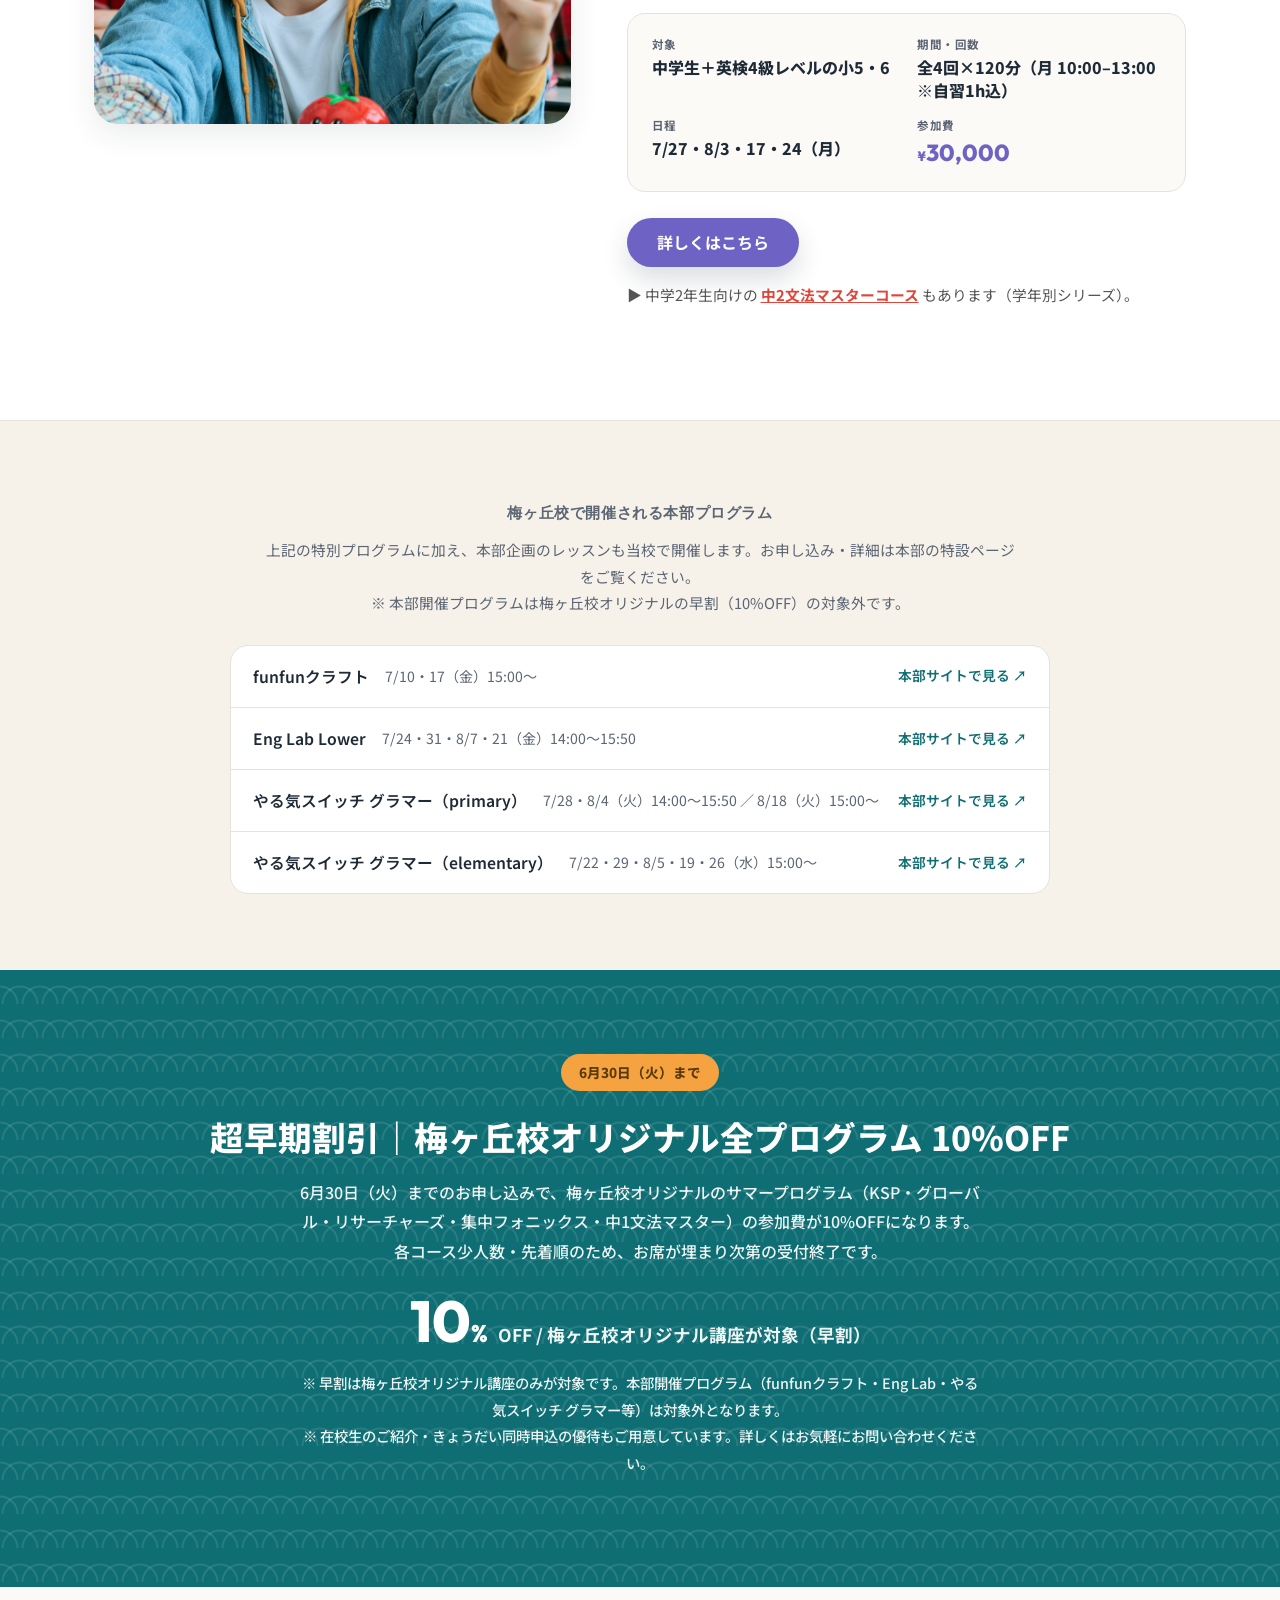
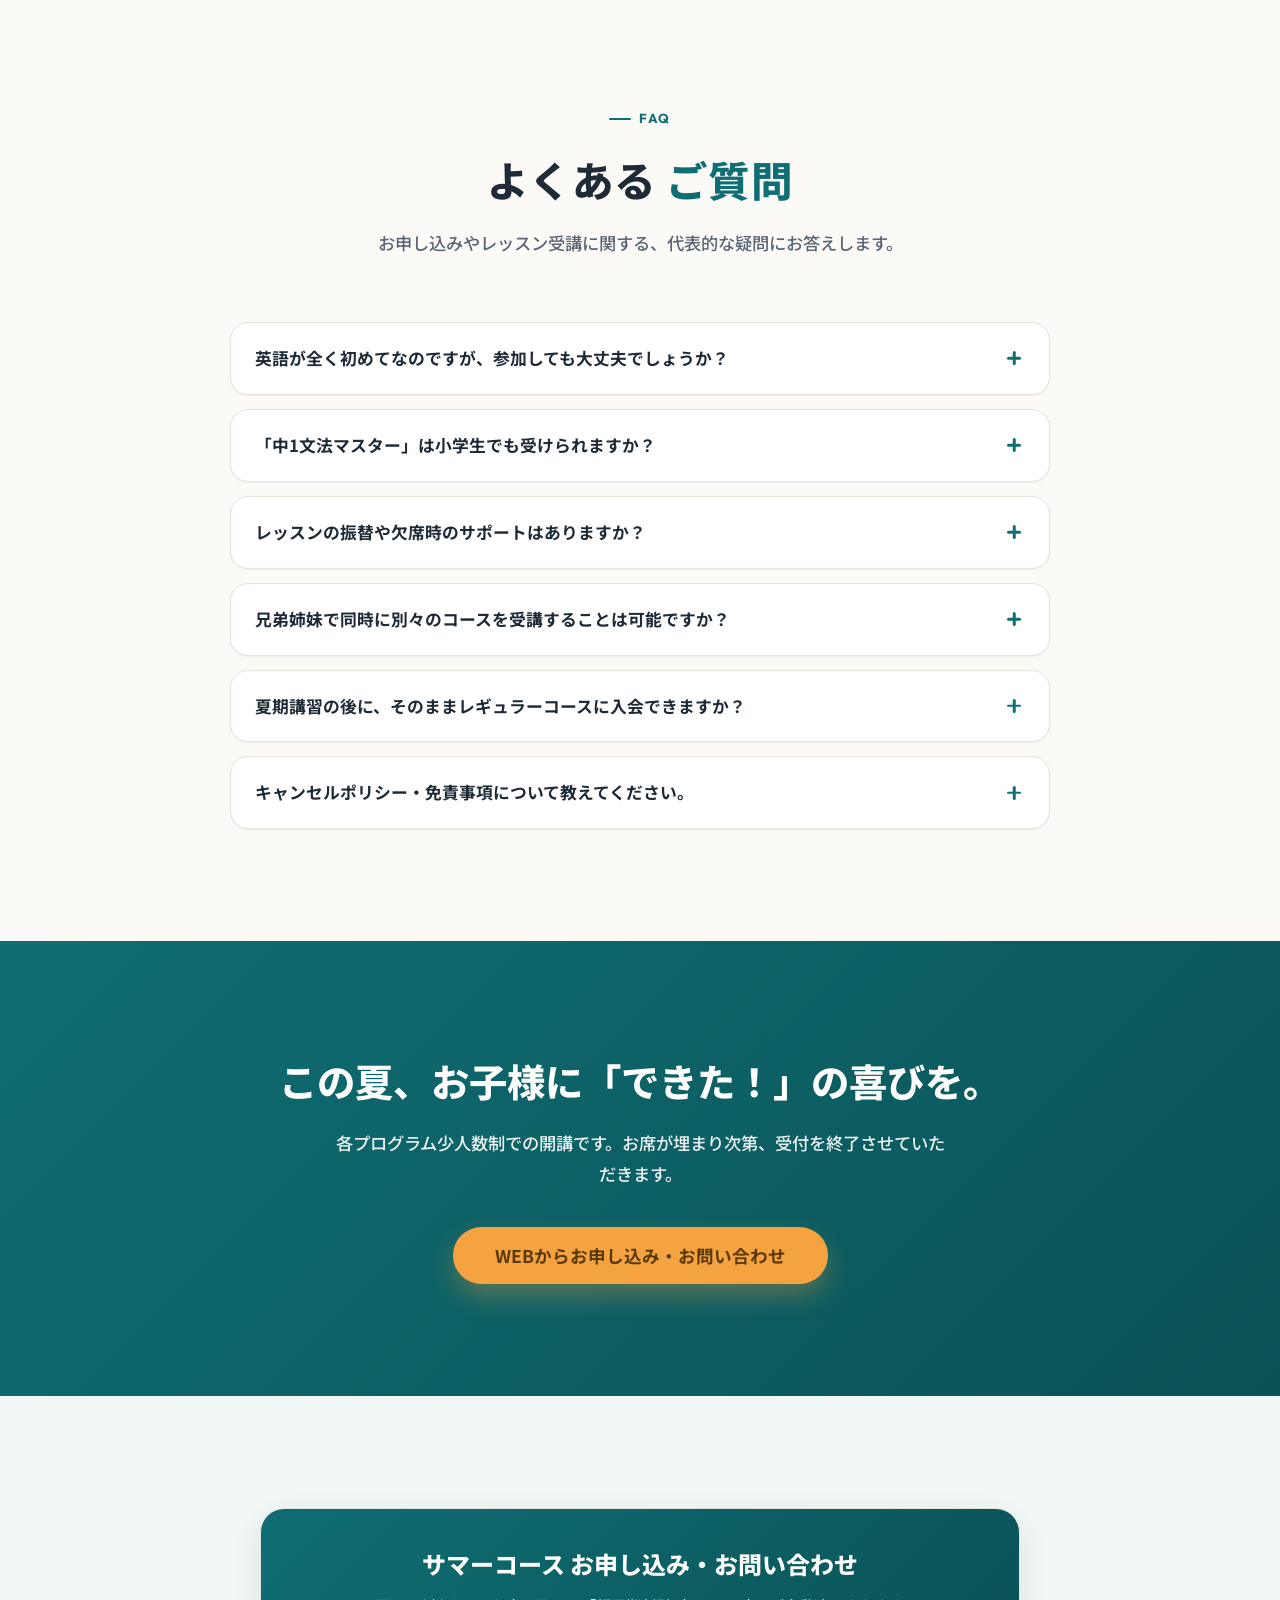
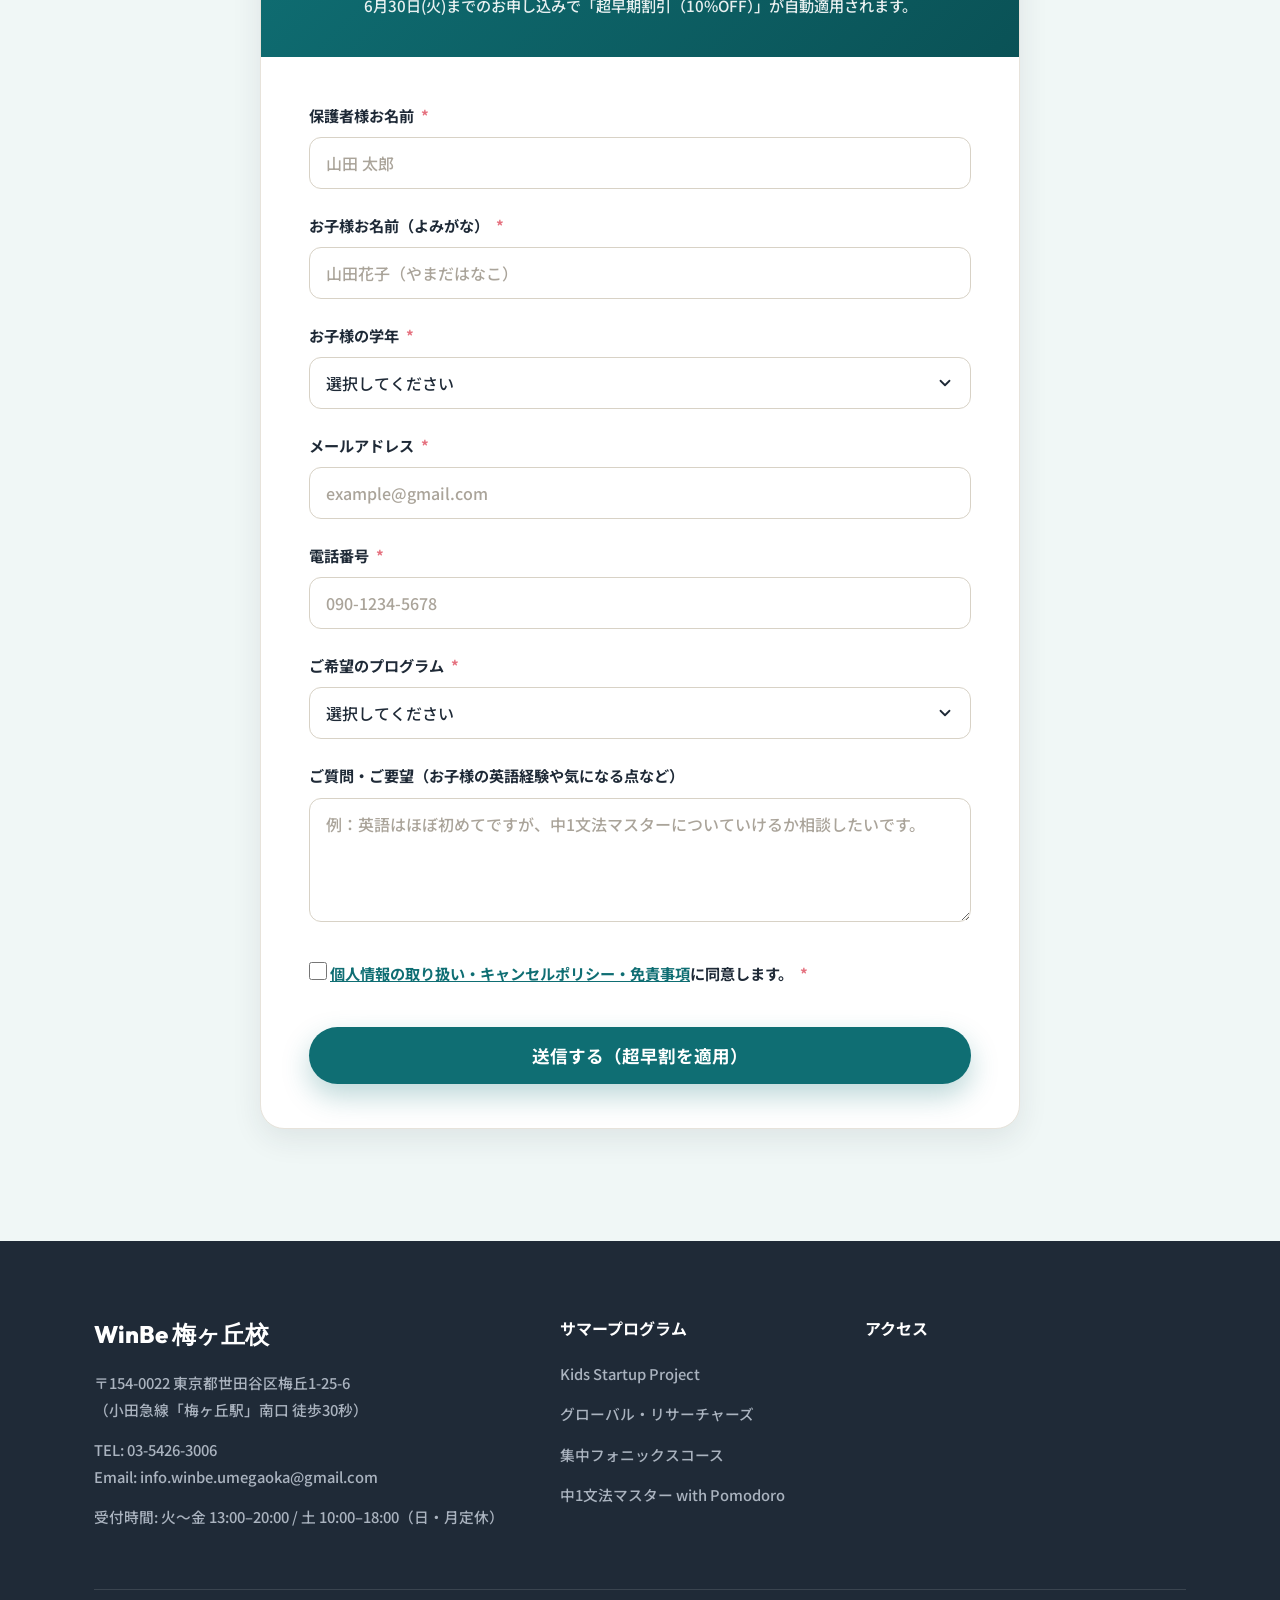
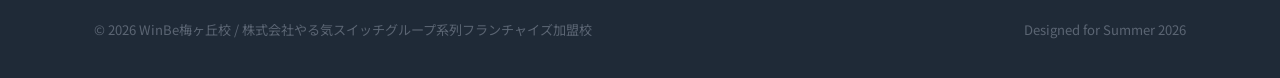
==== commit 46b25c24: "受付ページに即した文言へ: 司令塔ヘッダー等の『無料体験』を『お申し込み』に / researchの『体験レッスンのご相談』を『ご相談』に" ====
--- a/2026-summer-courses/index.html
+++ b/2026-summer-courses/index.html
@@ -36,7 +36,7 @@
                 <a href="#courses">プログラム</a>
                 <a href="#campaign">割引</a>
                 <a href="#faq">よくある質問</a>
-                <a href="#apply" class="nav-cta">無料体験へ</a>
+                <a href="#apply" class="nav-cta">お申し込み</a>
             </nav>
             <button class="nav-toggle" id="nav-toggle" aria-label="メニューを開く" aria-expanded="false">
                 <span></span><span></span><span></span>
@@ -50,7 +50,7 @@
         <a href="#courses">プログラム</a>
         <a href="#campaign">割引キャンペーン</a>
         <a href="#faq">よくある質問</a>
-        <a href="#apply" class="nav-cta">無料体験・お申し込み</a>
+        <a href="#apply" class="nav-cta">お申し込み・お問い合わせ</a>
     </nav>
 
     <main id="home">
@@ -86,7 +86,7 @@
                     </div>
                     <div class="hero-cta">
                         <a href="#courses" class="btn btn-primary btn-lg">プログラムを見る</a>
-                        <a href="#apply" class="btn btn-ghost btn-lg">無料体験・お問い合わせ</a>
+                        <a href="#apply" class="btn btn-ghost btn-lg">お申し込み・お問い合わせ</a>
                     </div>
                 </div>
             </div>
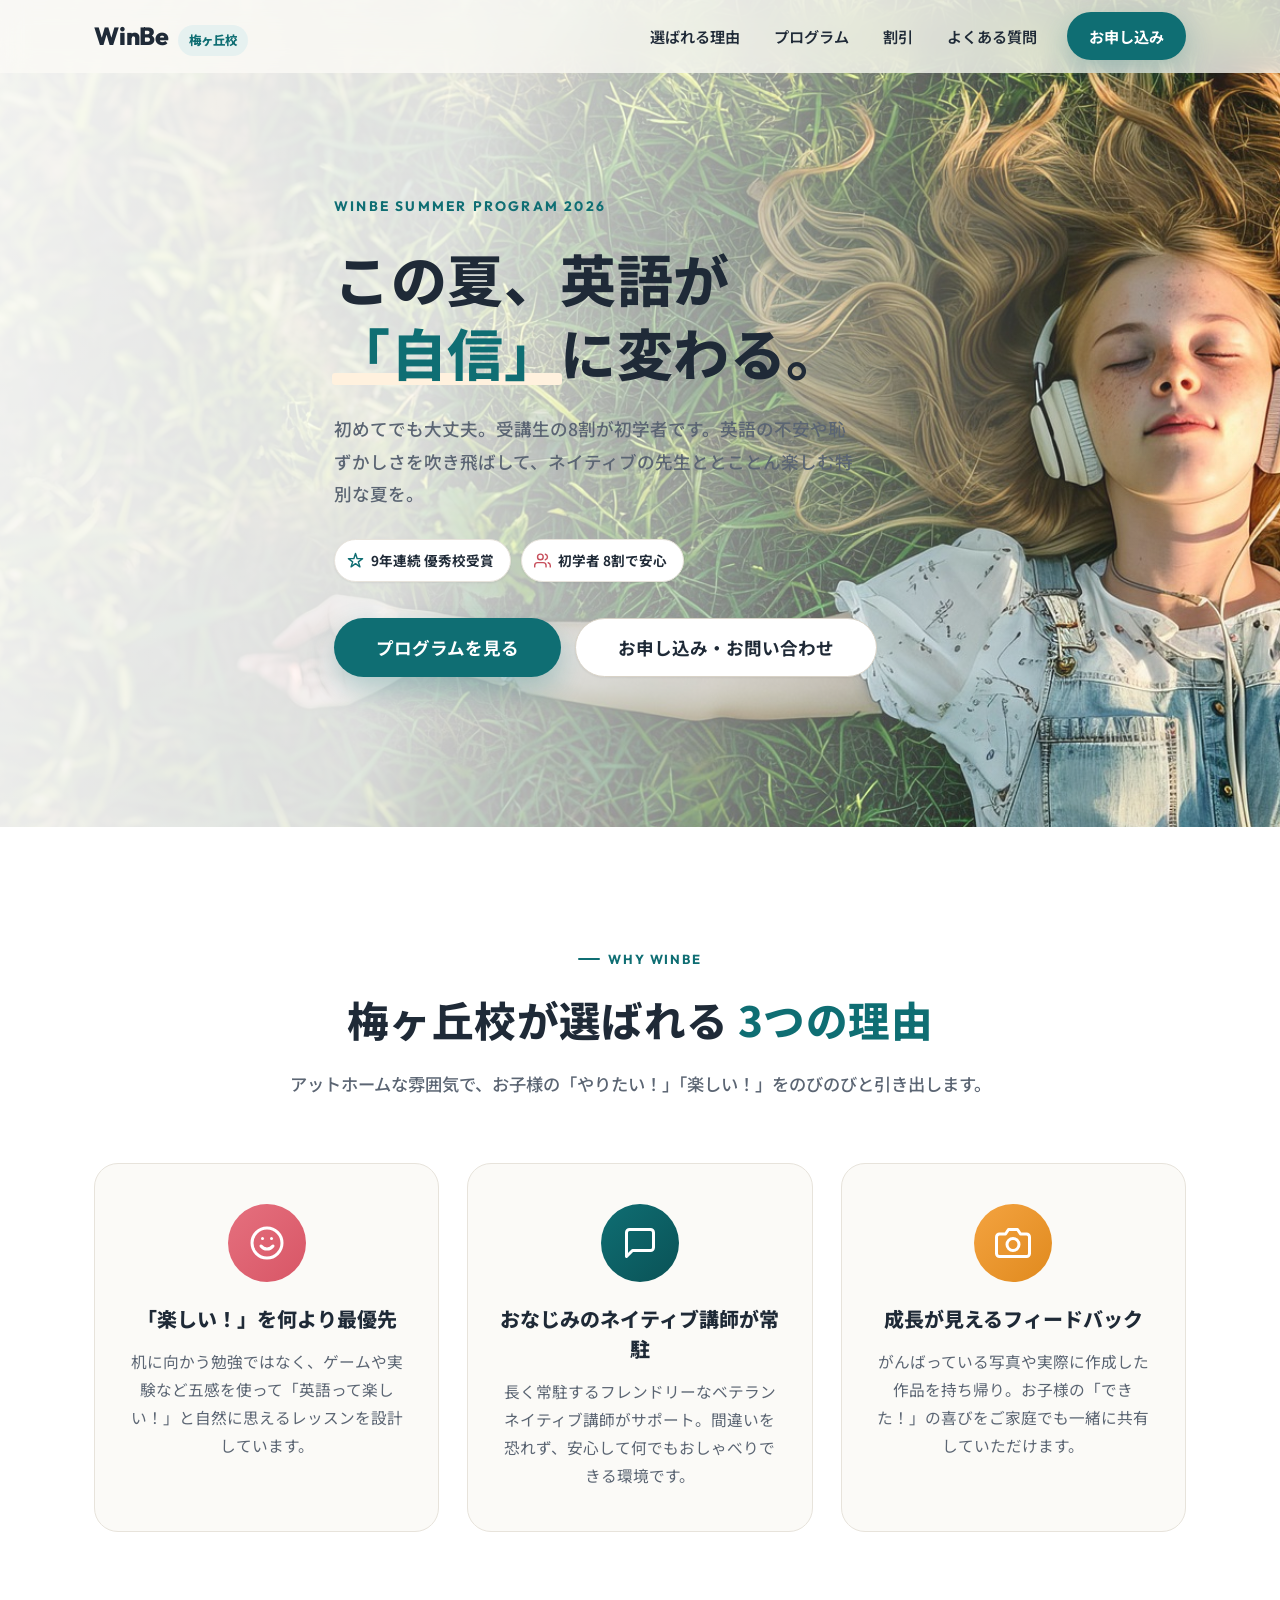
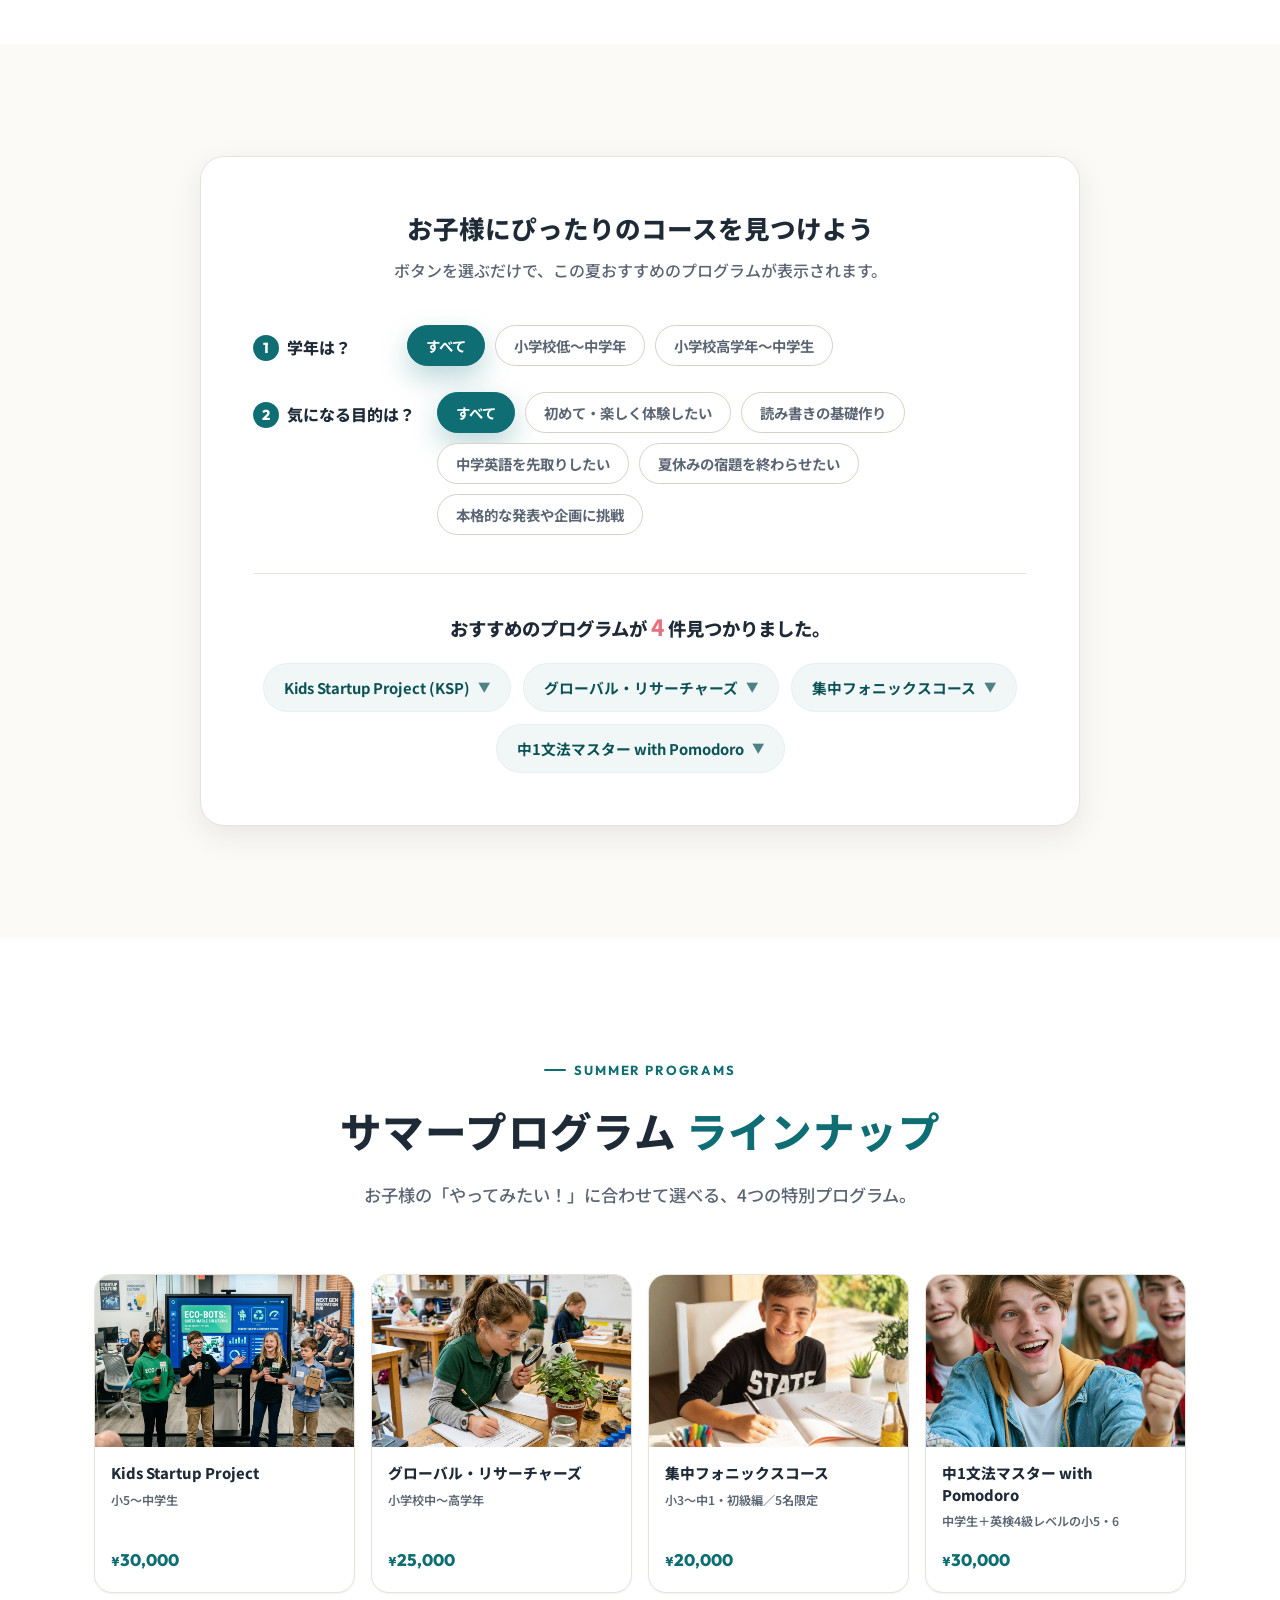
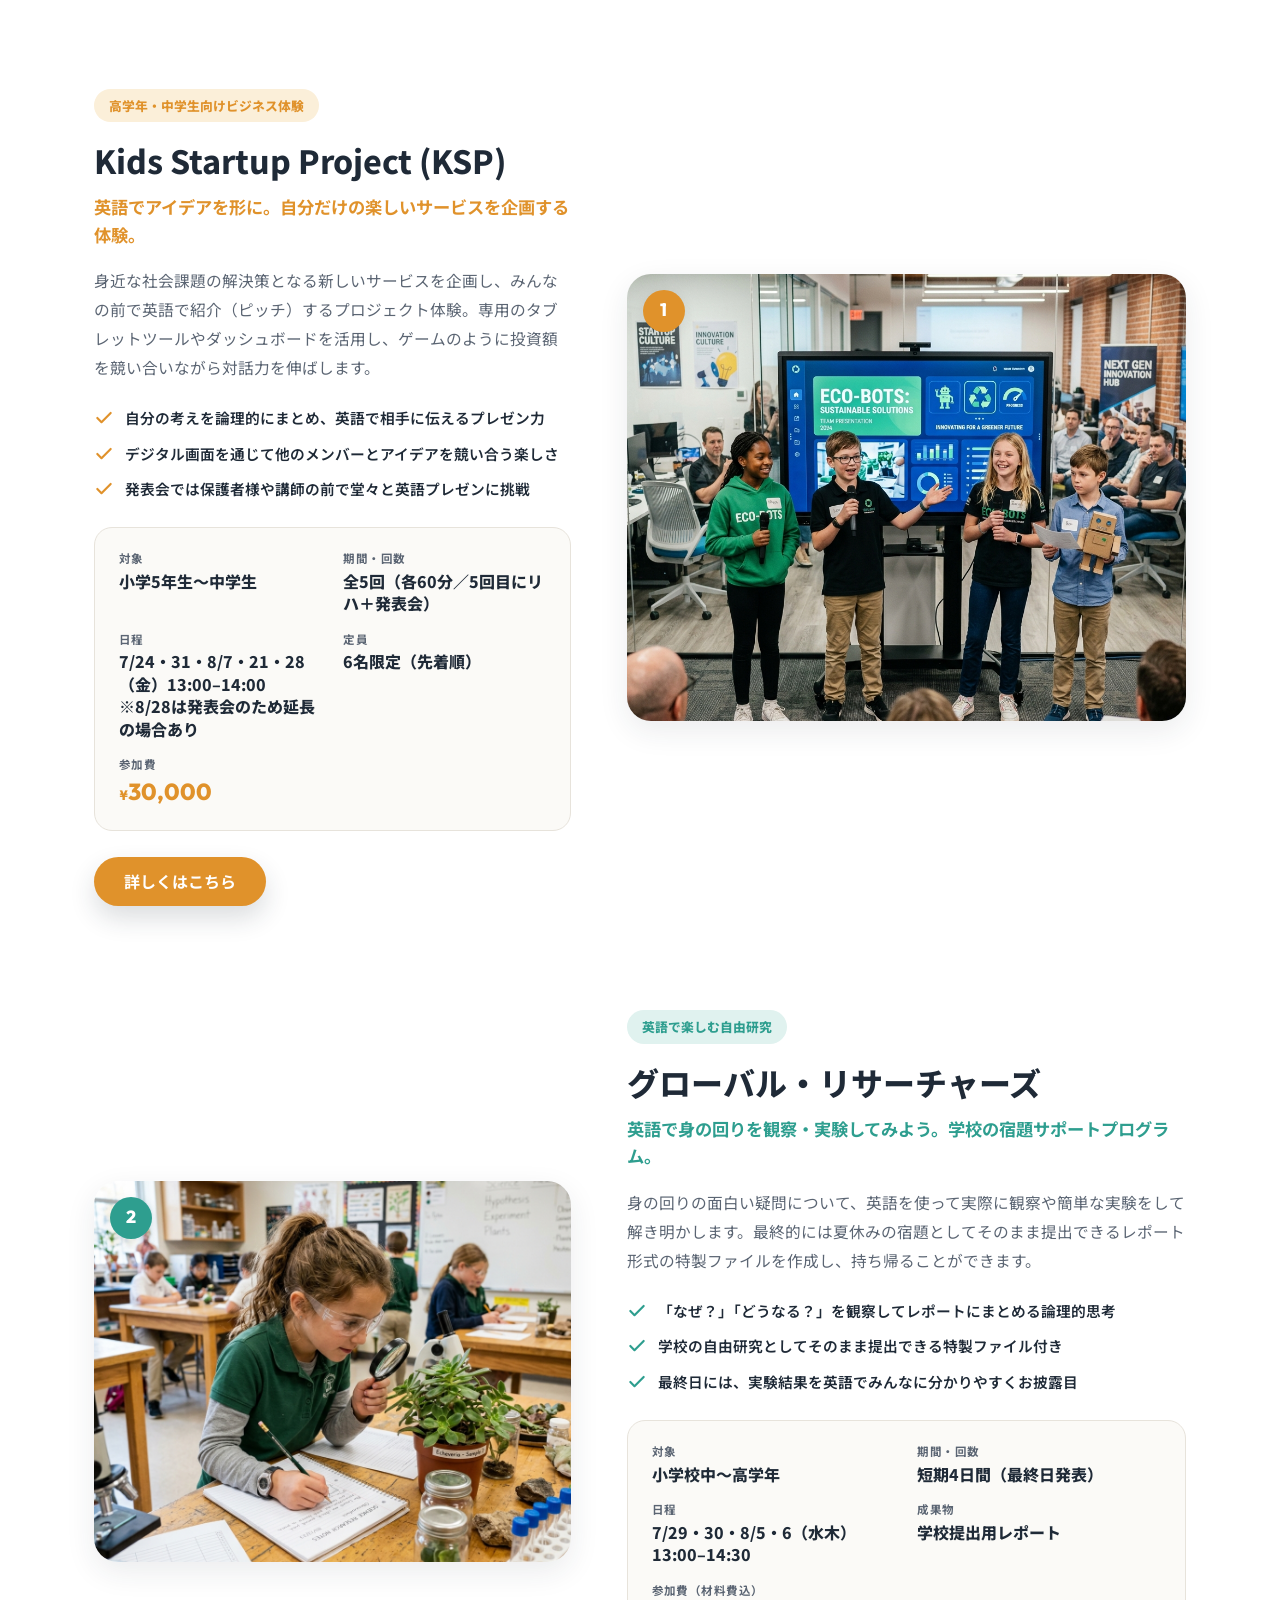
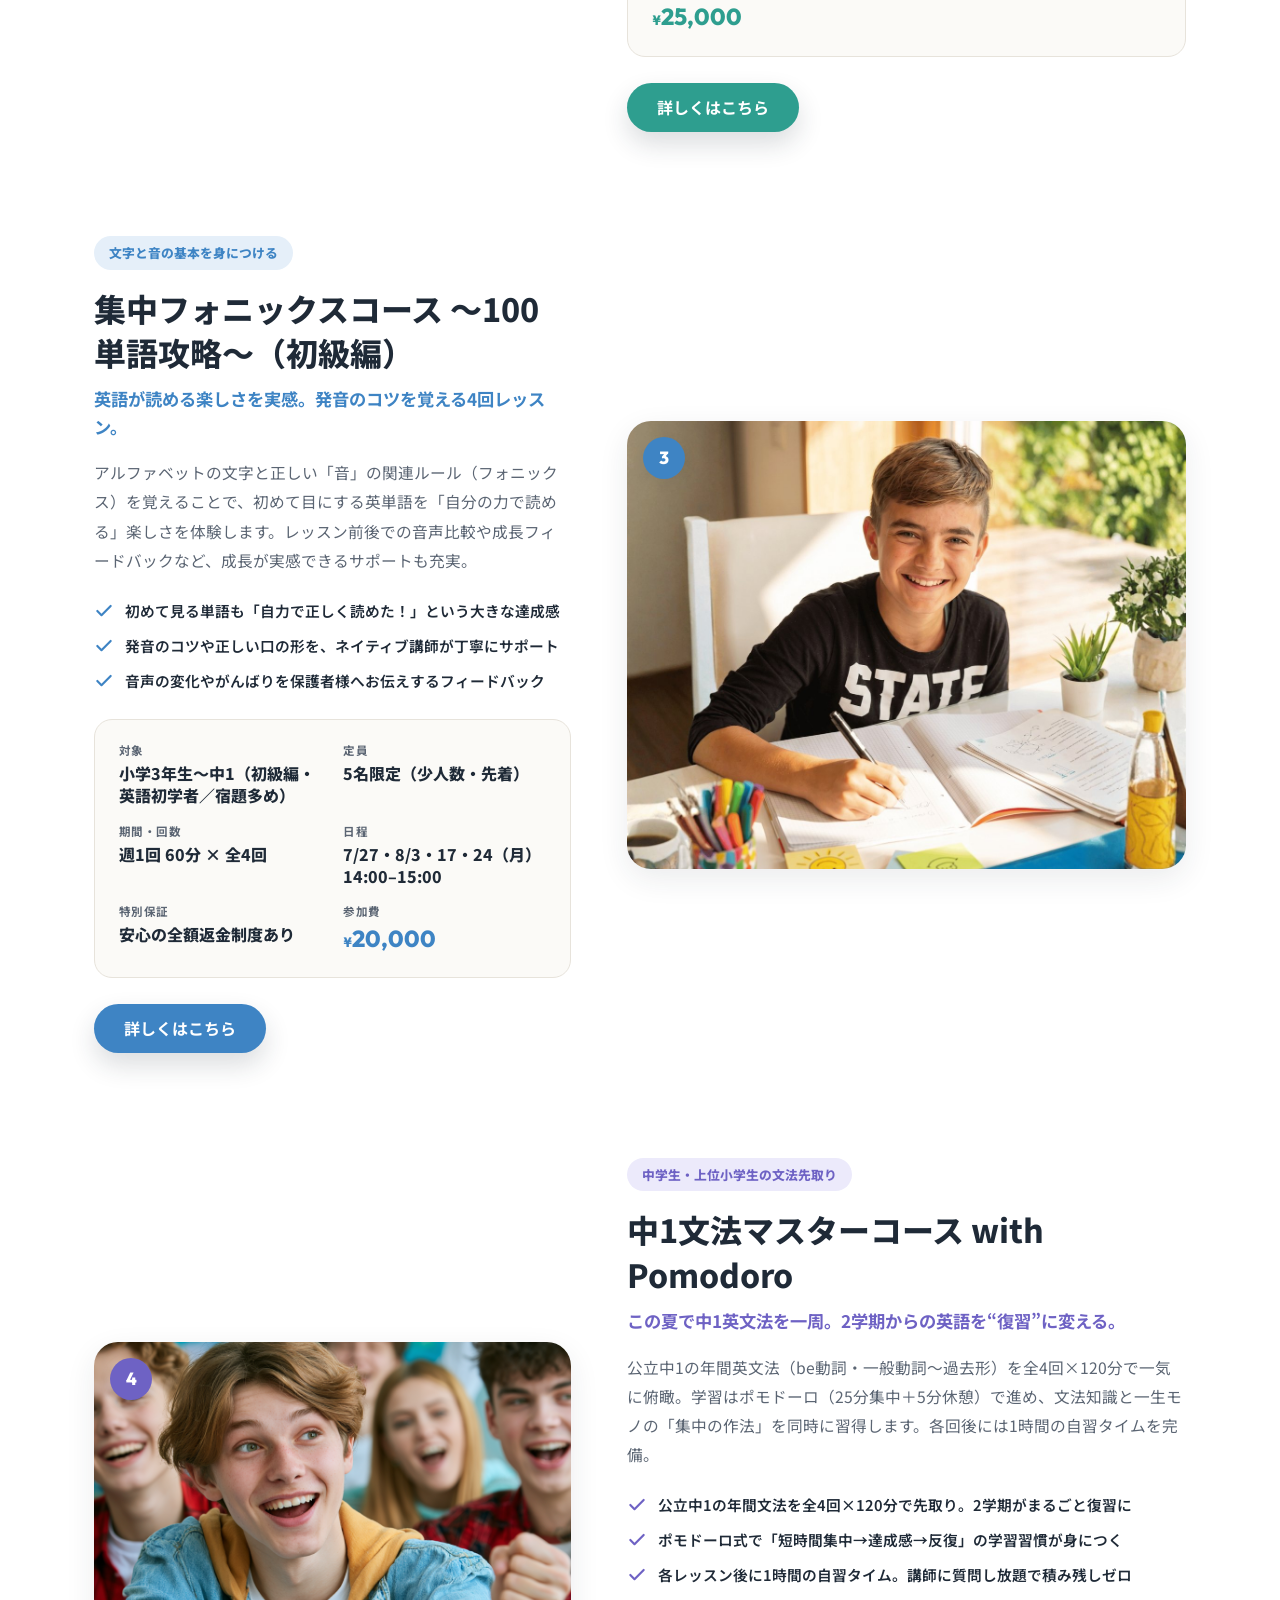
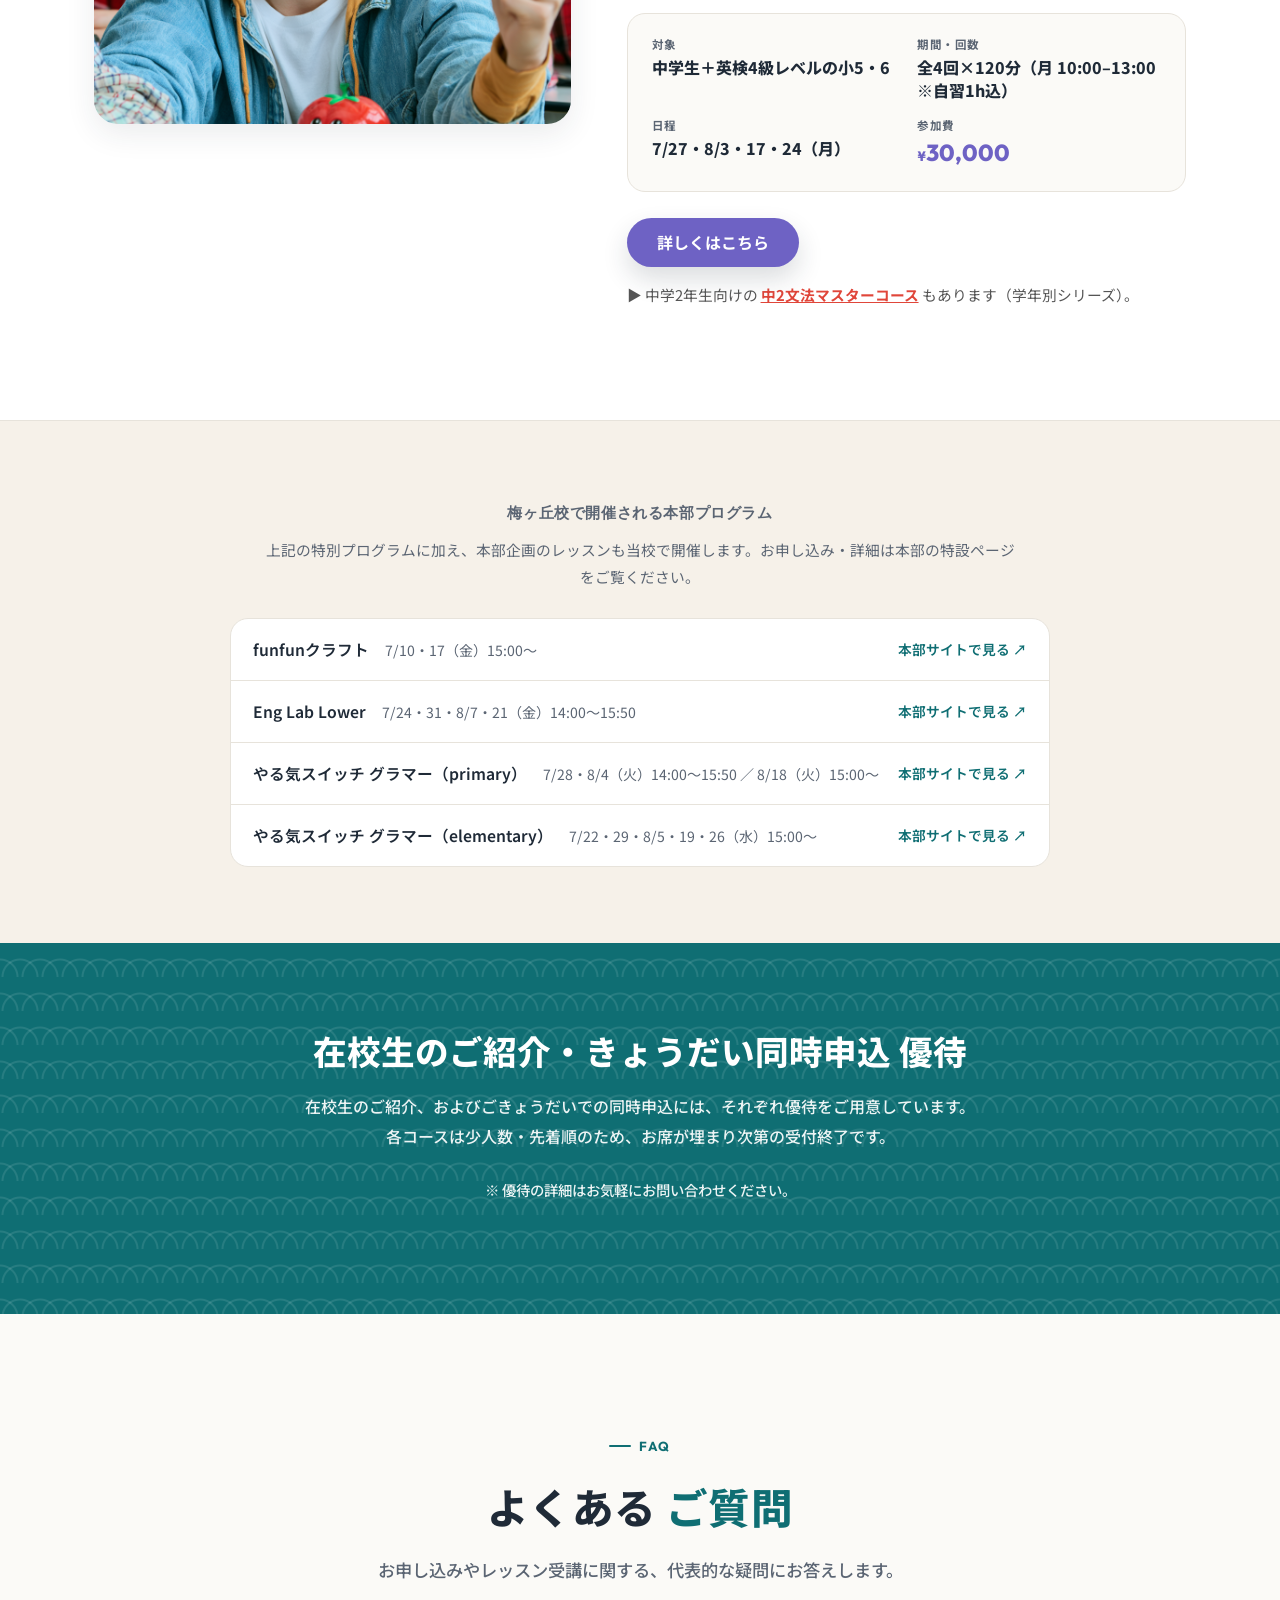
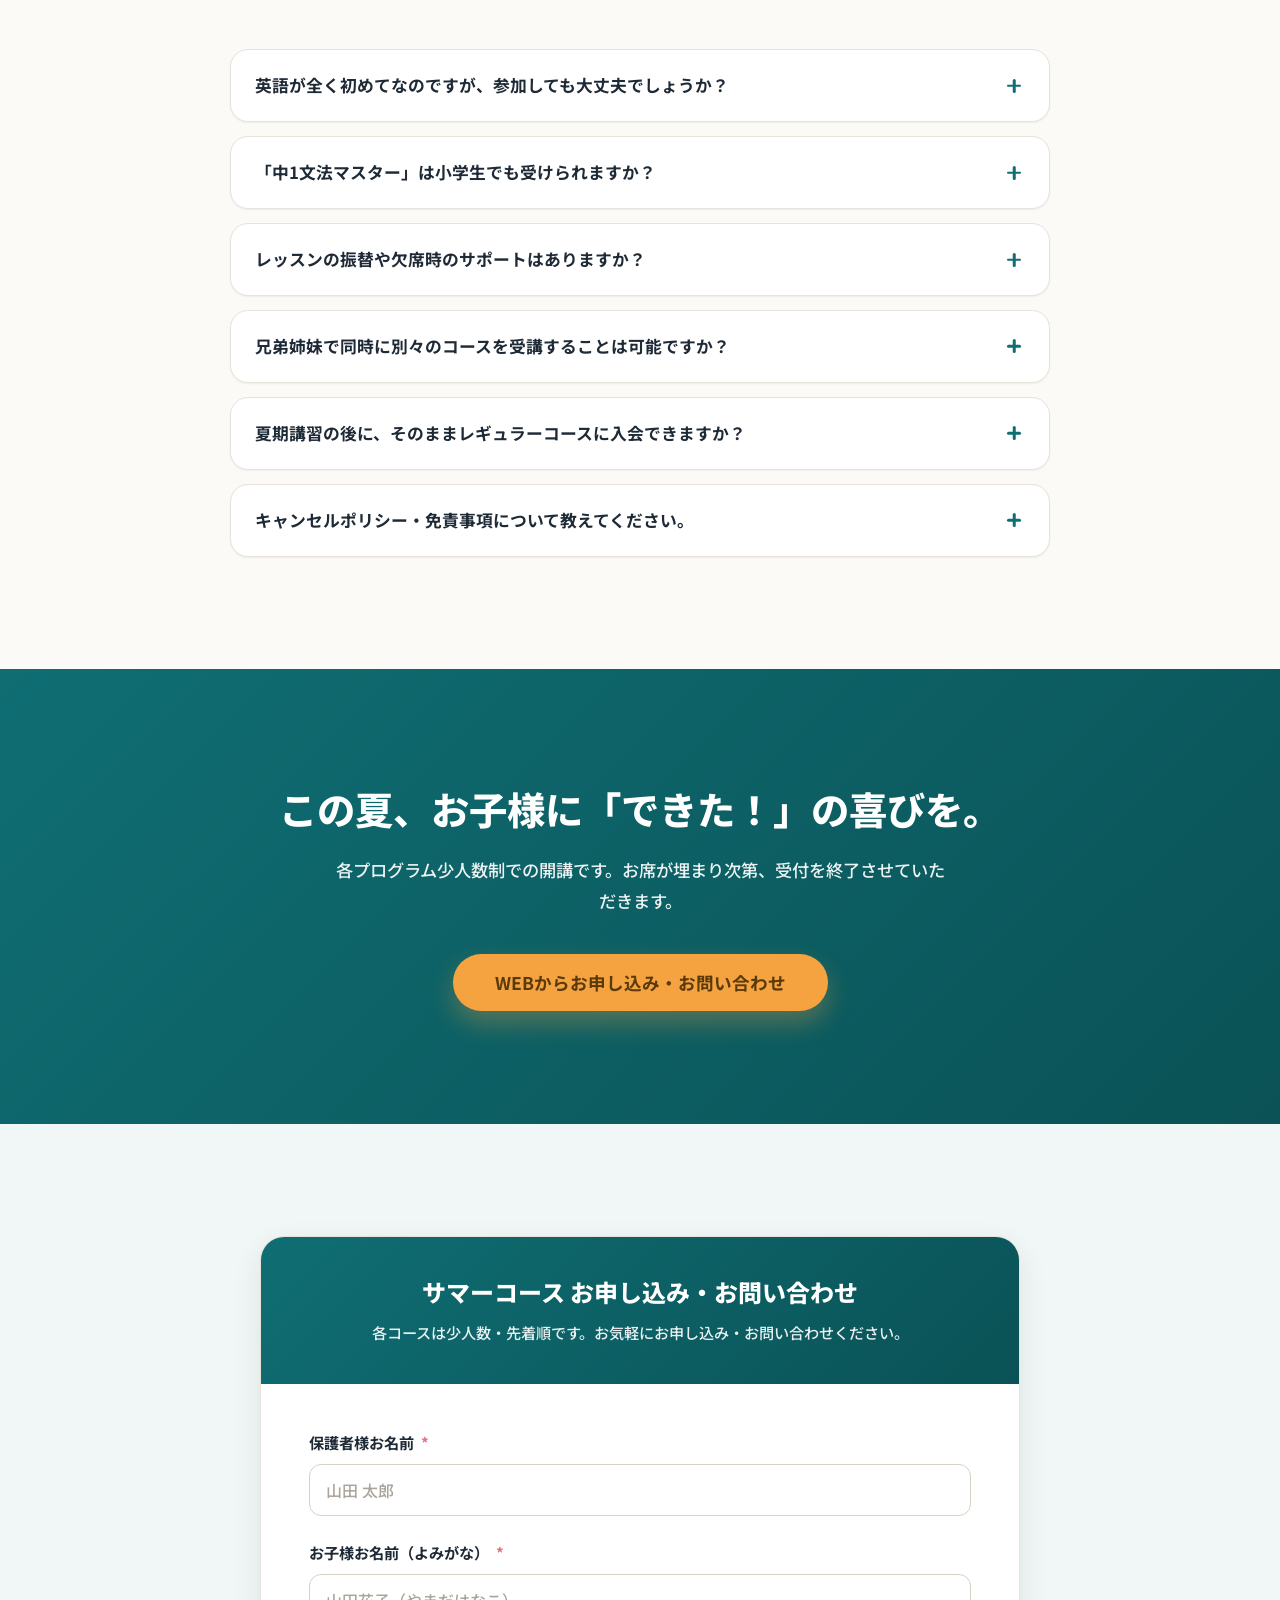
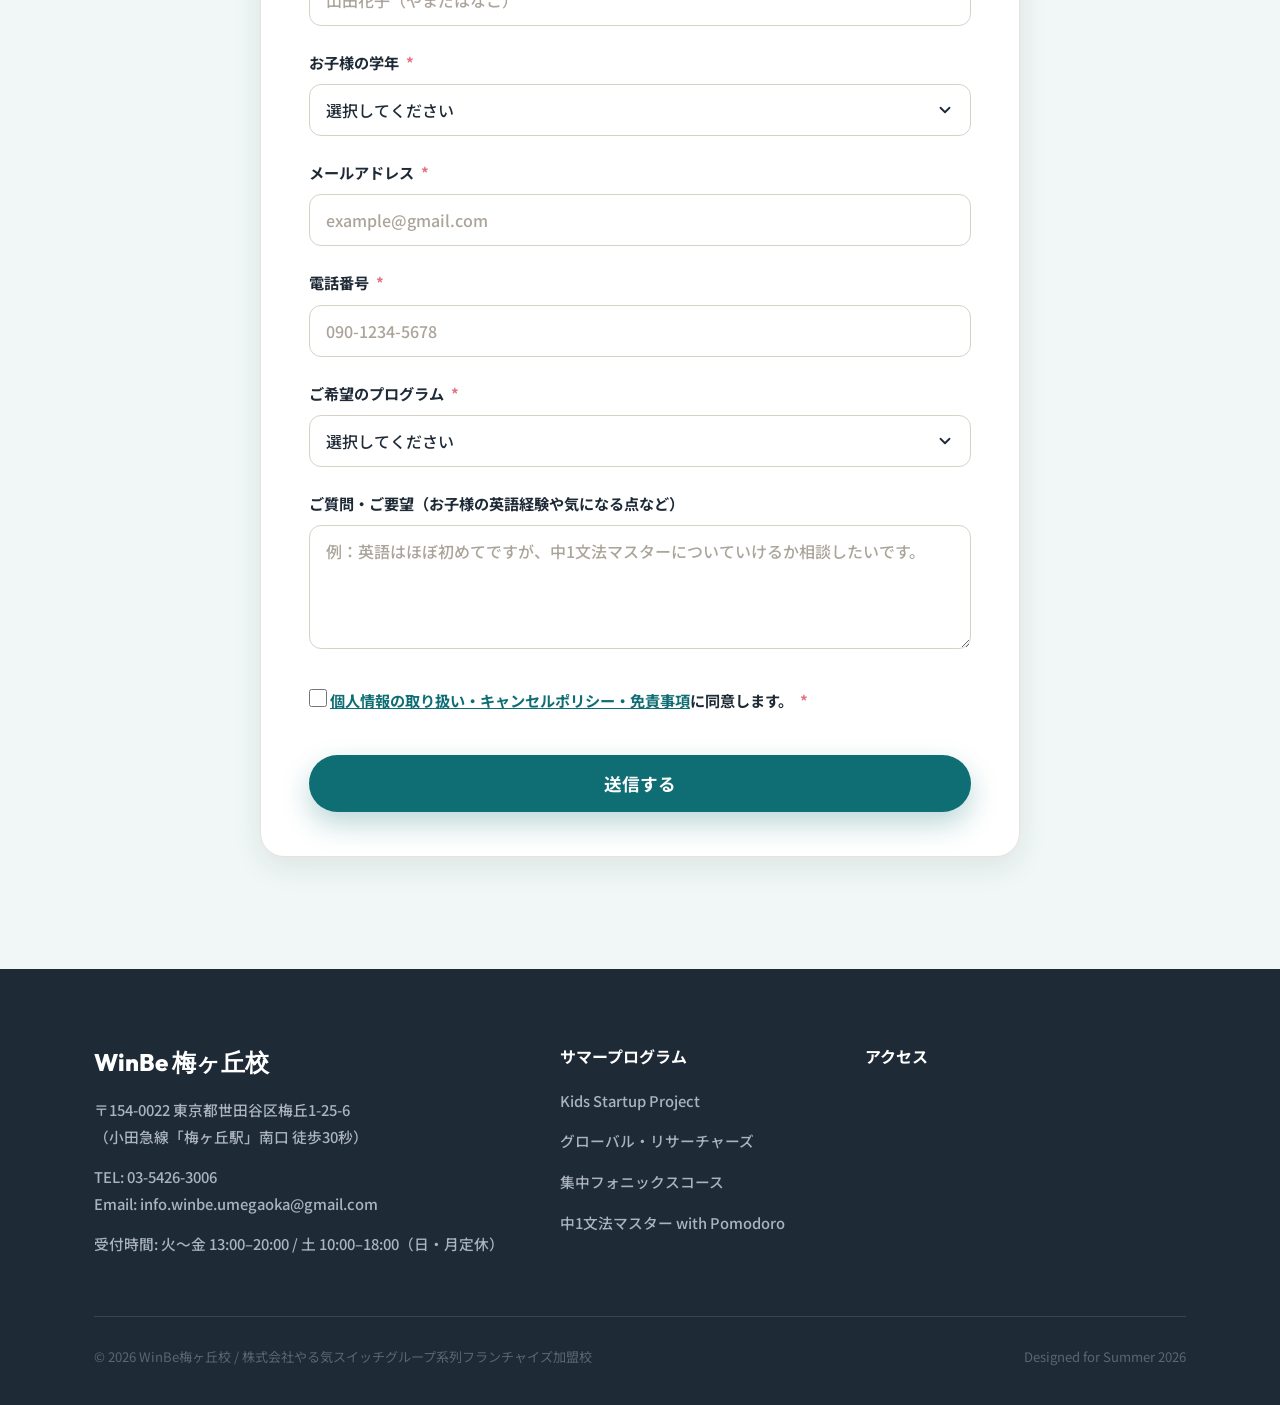
==== commit afbaa90b: "早割(超早期割引)キャンペーン終了に伴う全LPの文言除去・料金を正規価格に修正" ====
--- a/2026-summer-courses/index.html
+++ b/2026-summer-courses/index.html
@@ -79,10 +79,6 @@
                             <svg viewBox="0 0 24 24" fill="none" stroke="currentColor" stroke-width="2" stroke-linecap="round" stroke-linejoin="round"><path d="M17 21v-2a4 4 0 0 0-4-4H5a4 4 0 0 0-4 4v2"/><circle cx="9" cy="7" r="4"/><path d="M23 21v-2a4 4 0 0 0-3-3.87"/><path d="M16 3.13a4 4 0 0 1 0 7.75"/></svg>
                             初学者 8割で安心
                         </span>
-                        <span class="hero-badge amber">
-                            <svg viewBox="0 0 24 24" fill="none" stroke="currentColor" stroke-width="2" stroke-linecap="round" stroke-linejoin="round"><path d="M3 9V7a2 2 0 0 1 2-2h14a2 2 0 0 1 2 2v2a2 2 0 0 0 0 4v2a2 2 0 0 1-2 2H5a2 2 0 0 1-2-2v-2a2 2 0 0 0 0-4z"/><path d="M13 5v14"/></svg>
-                            早割 10%OFF 実施中
-                        </span>
                     </div>
                     <div class="hero-cta">
                         <a href="#courses" class="btn btn-primary btn-lg">プログラムを見る</a>
@@ -314,8 +310,8 @@
                             <div class="spec"><h4>日程</h4><p>7/27・8/3・17・24（月）</p></div>
                             <div class="spec"><h4>参加費</h4><p class="price"><span class="yen">¥</span>30,000</p></div>
                         </div>
-                        <a href="../2026-summer-grammar-master/marketing/lp/index.html" class="btn btn-course">詳しくはこちら</a>
-                        <p style="margin-top:.85rem;font-size:.92rem;color:var(--ink-soft,#555)">▶ 中学2年生向けの <a href="../2026-summer-grammar-master-g2/marketing/lp/index.html" style="color:var(--brand-coral,#e0463a);font-weight:700;text-decoration:underline">中2文法マスターコース</a> もあります（学年別シリーズ）。</p>
+                        <a href="../2026-summer-grammar-master/marketing/lp/index.html?utm_source=portal&utm_medium=internal&utm_campaign=summer2026_grammar" class="btn btn-course">詳しくはこちら</a>
+                        <p style="margin-top:.85rem;font-size:.92rem;color:var(--ink-soft,#555)">▶ 中学2年生向けの <a href="../2026-summer-grammar-master-g2/marketing/lp/index.html?utm_source=portal&utm_medium=internal&utm_campaign=summer2026_grammar_g2" style="color:var(--brand-coral,#e0463a);font-weight:700;text-decoration:underline">中2文法マスターコース</a> もあります（学年別シリーズ）。</p>
                     </div>
                 </article>
             </div>
@@ -327,7 +323,7 @@
             <div class="container">
                 <div class="hq-head">
                     <span class="hq-eyebrow">梅ヶ丘校で開催される本部プログラム</span>
-                    <p class="hq-lead">上記の特別プログラムに加え、本部企画のレッスンも当校で開催します。お申し込み・詳細は本部の特設ページをご覧ください。<br>※ 本部開催プログラムは梅ヶ丘校オリジナルの早割（10%OFF）の対象外です。</p>
+                    <p class="hq-lead">上記の特別プログラムに加え、本部企画のレッスンも当校で開催します。お申し込み・詳細は本部の特設ページをご覧ください。</p>
                 </div>
                 <ul class="hq-list">
                     <li class="hq-item">
@@ -357,14 +353,9 @@
         <!-- ===================== Campaign ===================== -->
         <section id="campaign" class="campaign">
             <div class="container">
-                <span class="campaign-badge">6月30日（火）まで</span>
-                <h3>超早期割引｜梅ヶ丘校オリジナル全プログラム 10%OFF</h3>
-                <p>6月30日（火）までのお申し込みで、梅ヶ丘校オリジナルのサマープログラム（KSP・グローバル・リサーチャーズ・集中フォニックス・中1文法マスター）の参加費が10%OFFになります。各コース少人数・先着順のため、お席が埋まり次第の受付終了です。</p>
-                <div class="campaign-price">
-                    <span class="num">10<span class="yen">%</span></span>
-                    <span class="unit">OFF / 梅ヶ丘校オリジナル講座が対象（早割）</span>
-                </div>
-                <p class="campaign-note">※ 早割は梅ヶ丘校オリジナル講座のみが対象です。本部開催プログラム（funfunクラフト・Eng Lab・やる気スイッチ グラマー等）は対象外となります。<br>※ 在校生のご紹介・きょうだい同時申込の優待もご用意しています。詳しくはお気軽にお問い合わせください。</p>
+                <h3>在校生のご紹介・きょうだい同時申込 優待</h3>
+                <p>在校生のご紹介、およびごきょうだいでの同時申込には、それぞれ優待をご用意しています。各コースは少人数・先着順のため、お席が埋まり次第の受付終了です。</p>
+                <p class="campaign-note">※ 優待の詳細はお気軽にお問い合わせください。</p>
             </div>
         </section>
 
@@ -427,7 +418,7 @@
                 <div class="apply-card">
                     <div class="apply-head">
                         <h2>サマーコース お申し込み・お問い合わせ</h2>
-                        <p>6月30日(火)までのお申し込みで「超早期割引（10%OFF）」が自動適用されます。</p>
+                        <p>各コースは少人数・先着順です。お気軽にお申し込み・お問い合わせください。</p>
                     </div>
                     <div class="apply-body">
                         <form id="apply-form" novalidate>
@@ -479,7 +470,7 @@
                             </div>
                             <div id="form-status" class="form-status-msg"></div>
                             <button type="submit" id="btn-submit-form" class="btn btn-primary btn-lg btn-block" style="margin-top: 12px;">
-                                送信する（超早割を適用）
+                                送信する
                             </button>
                         </form>
                     </div>
